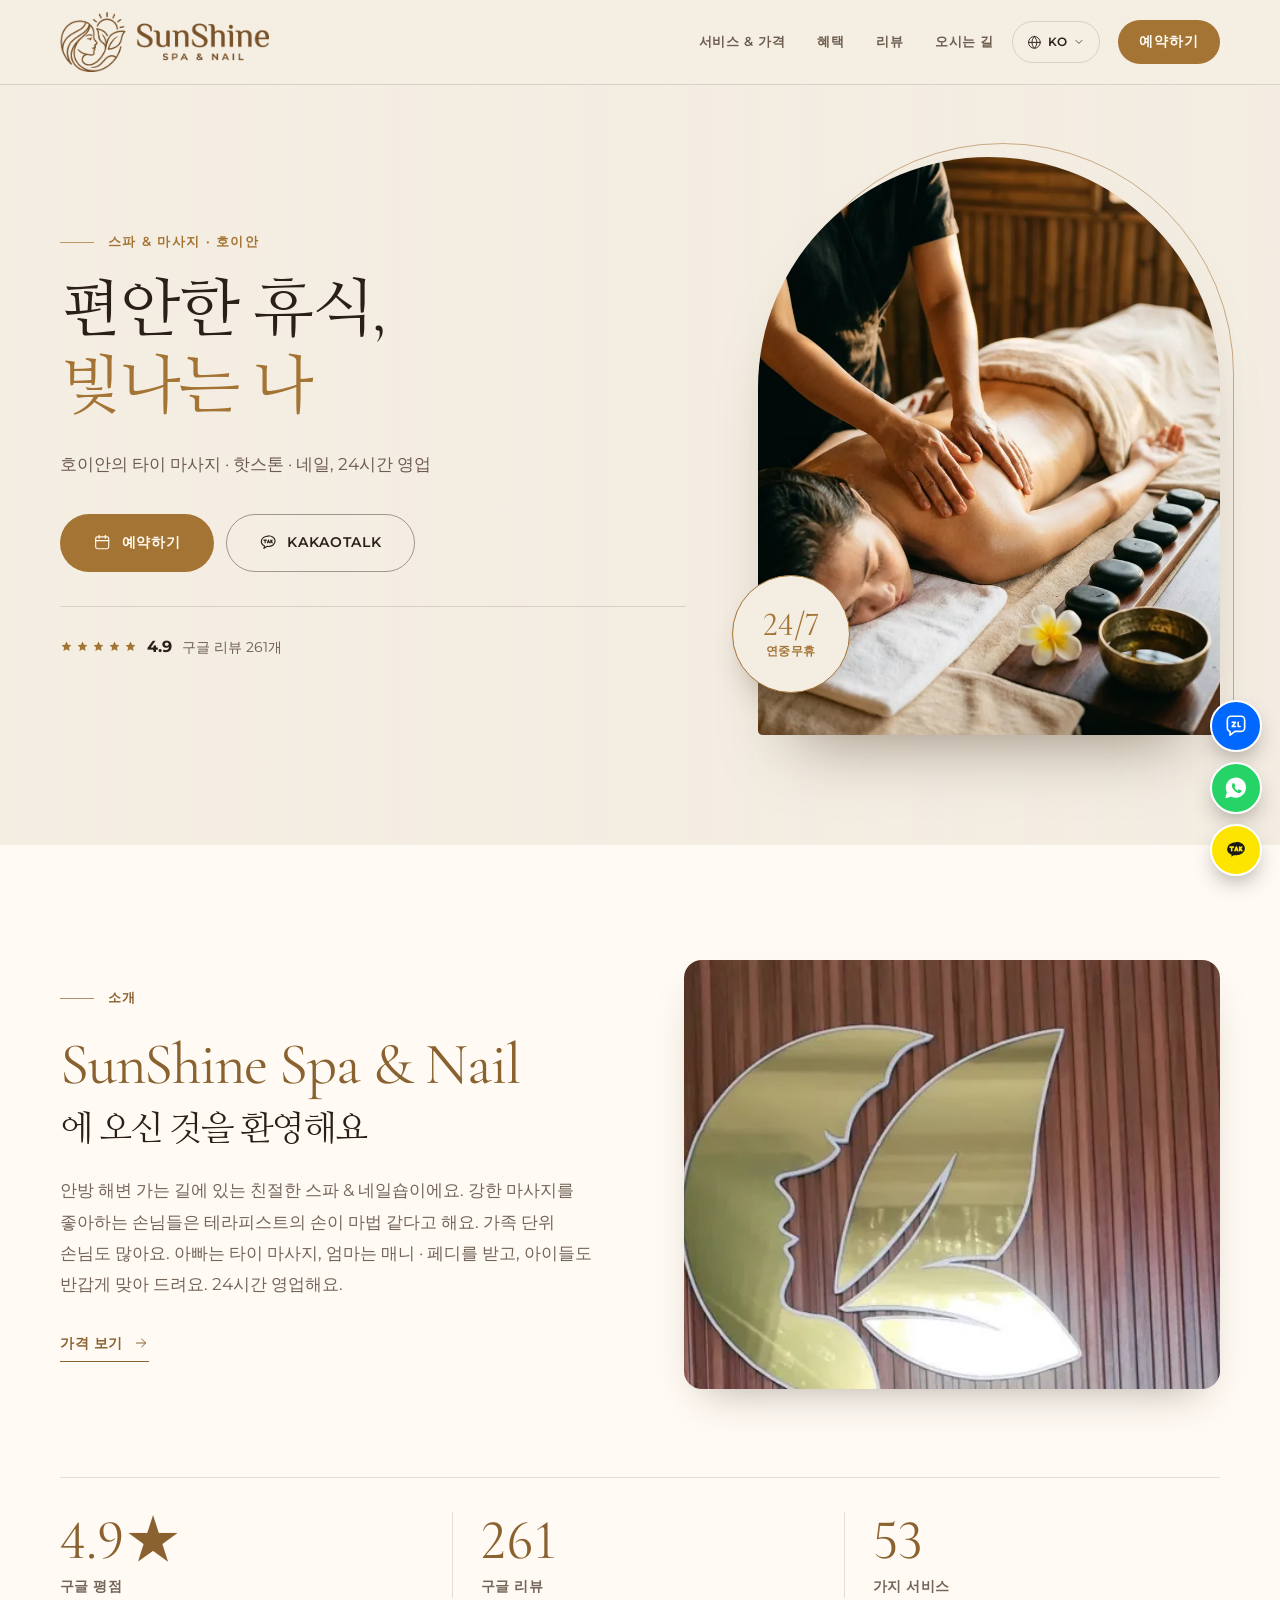
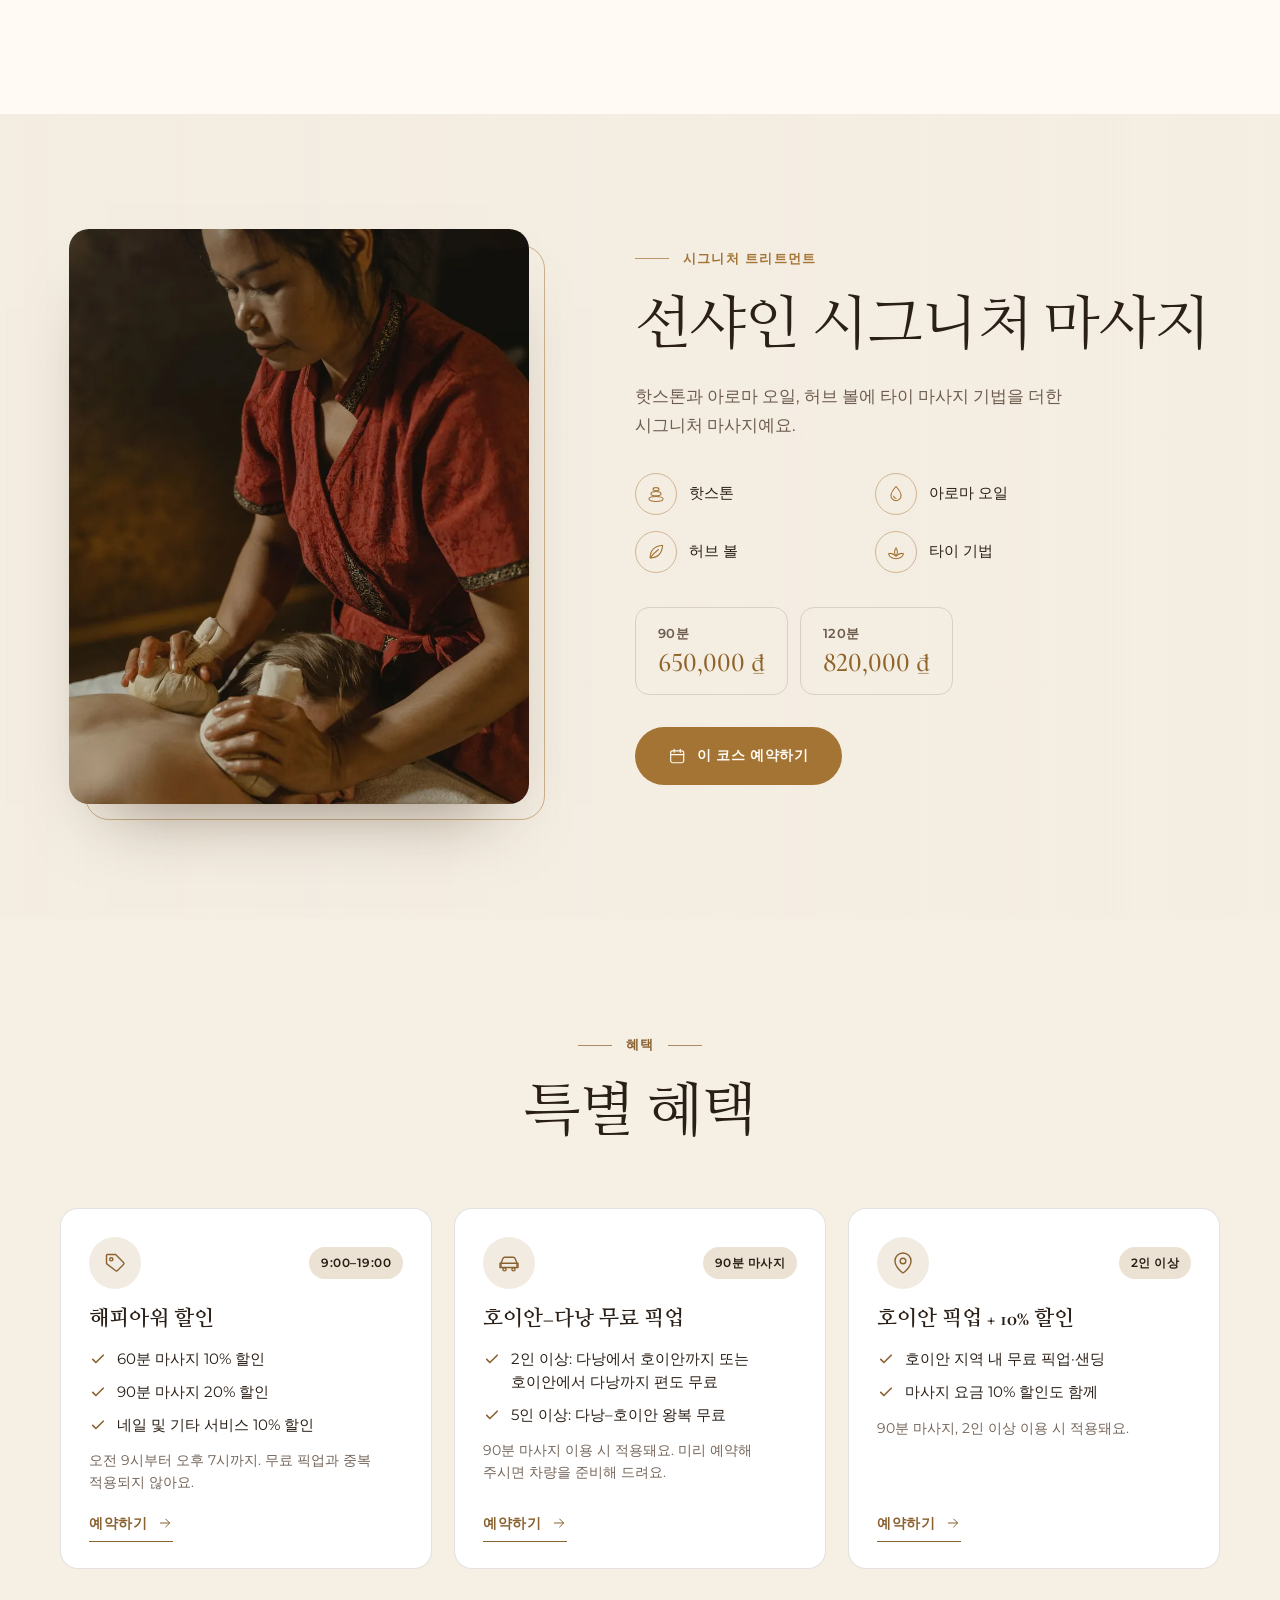
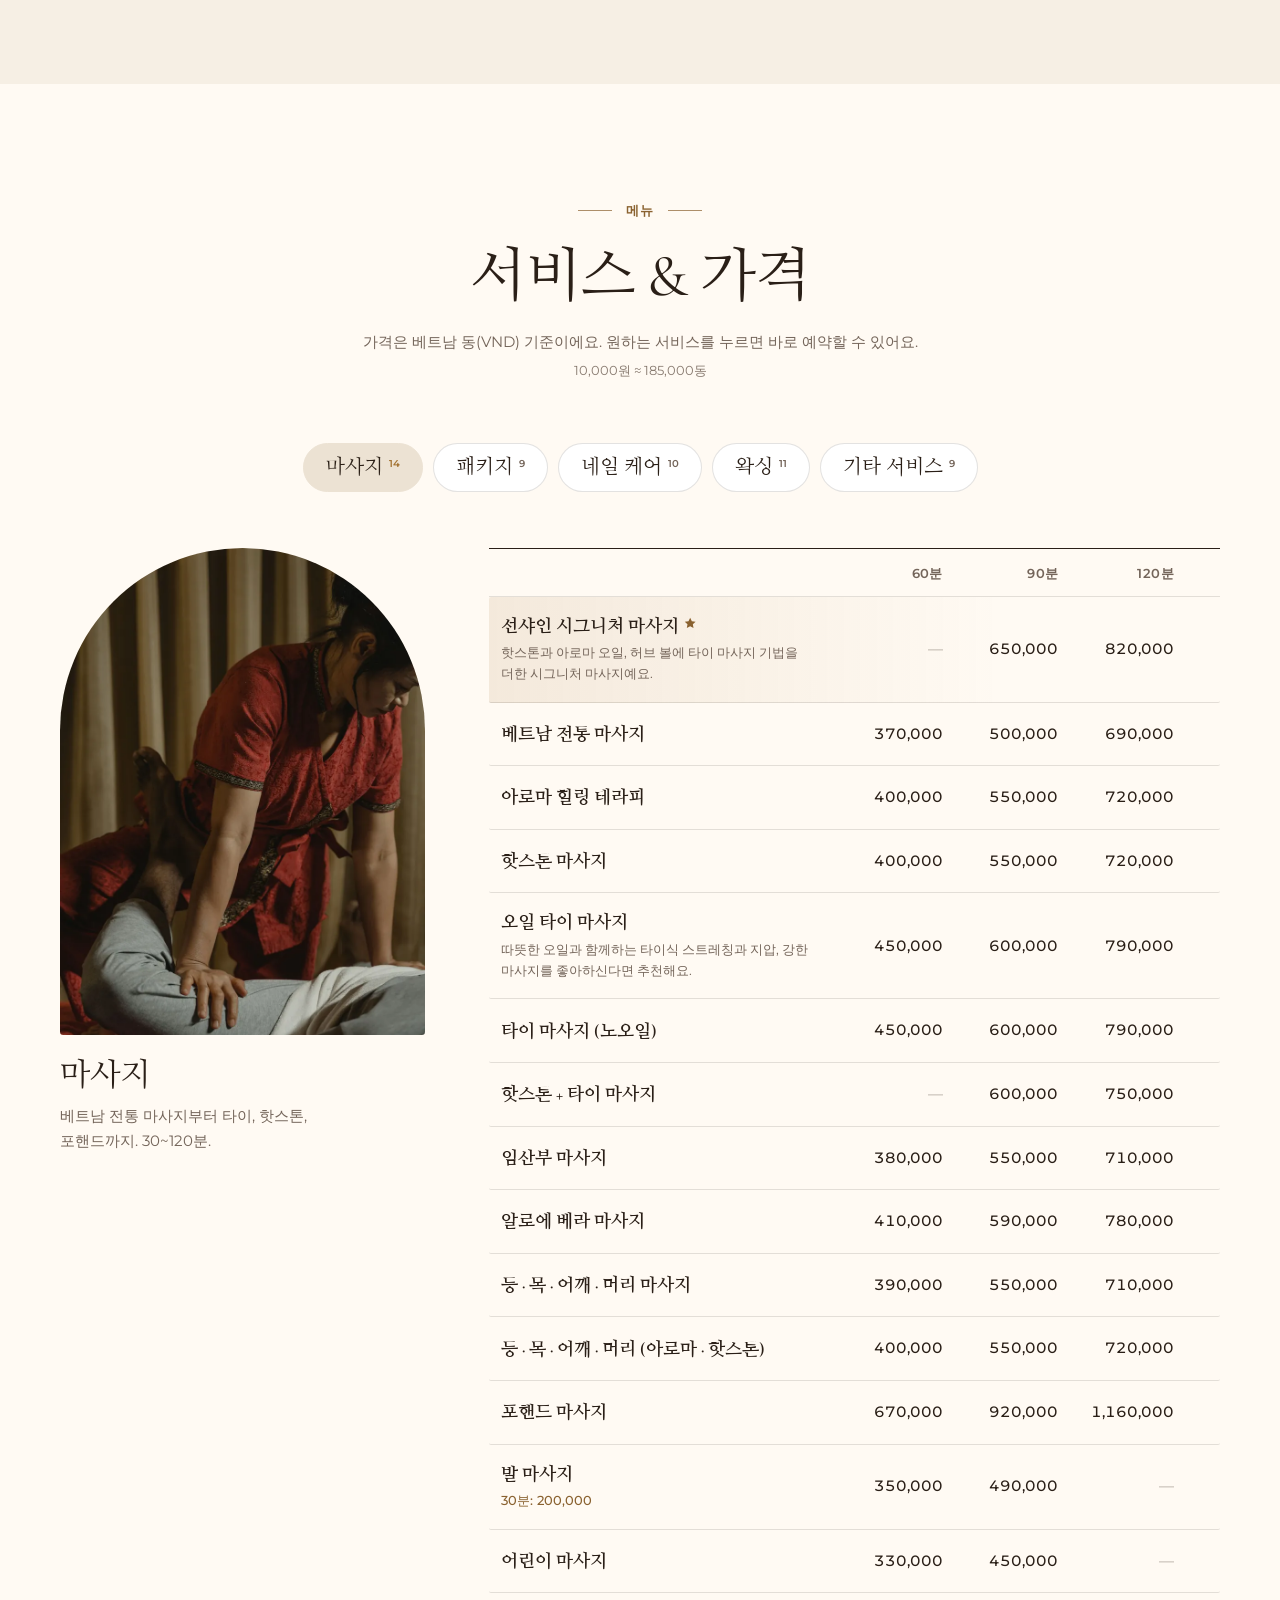
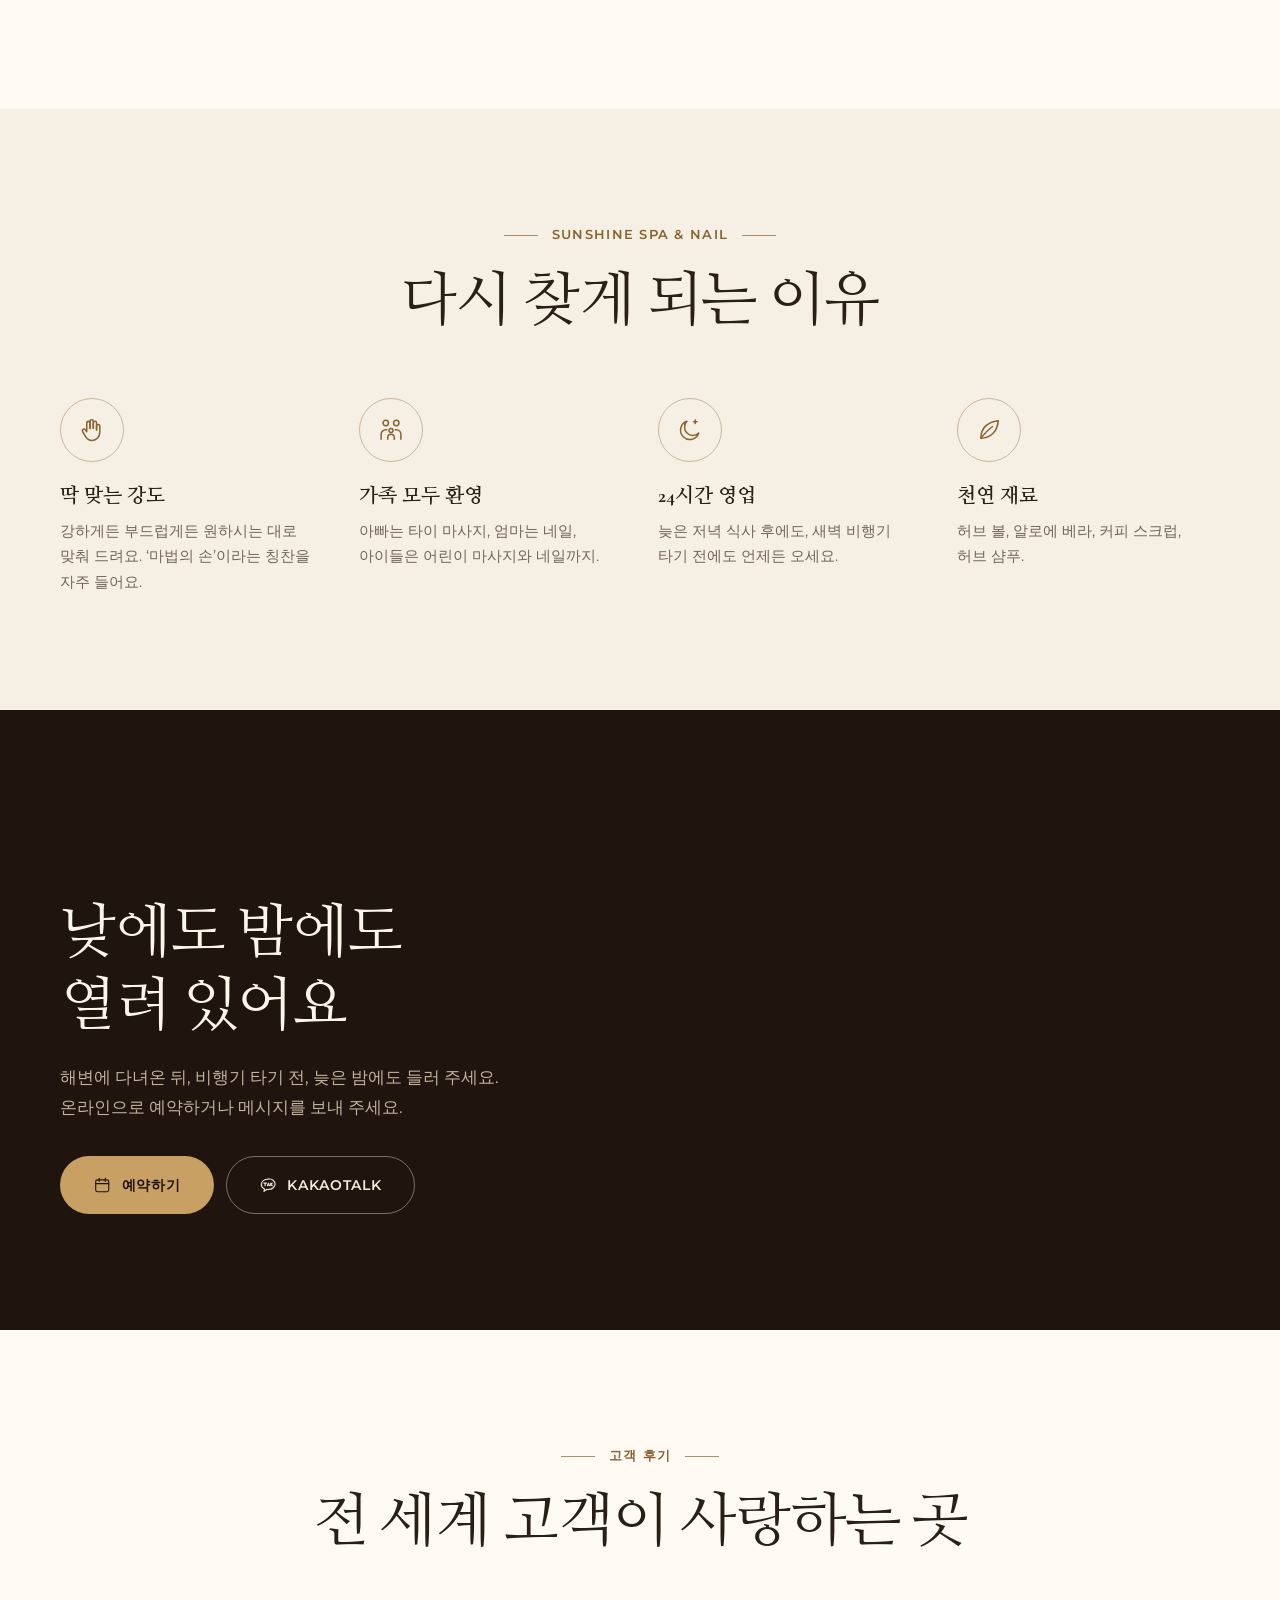
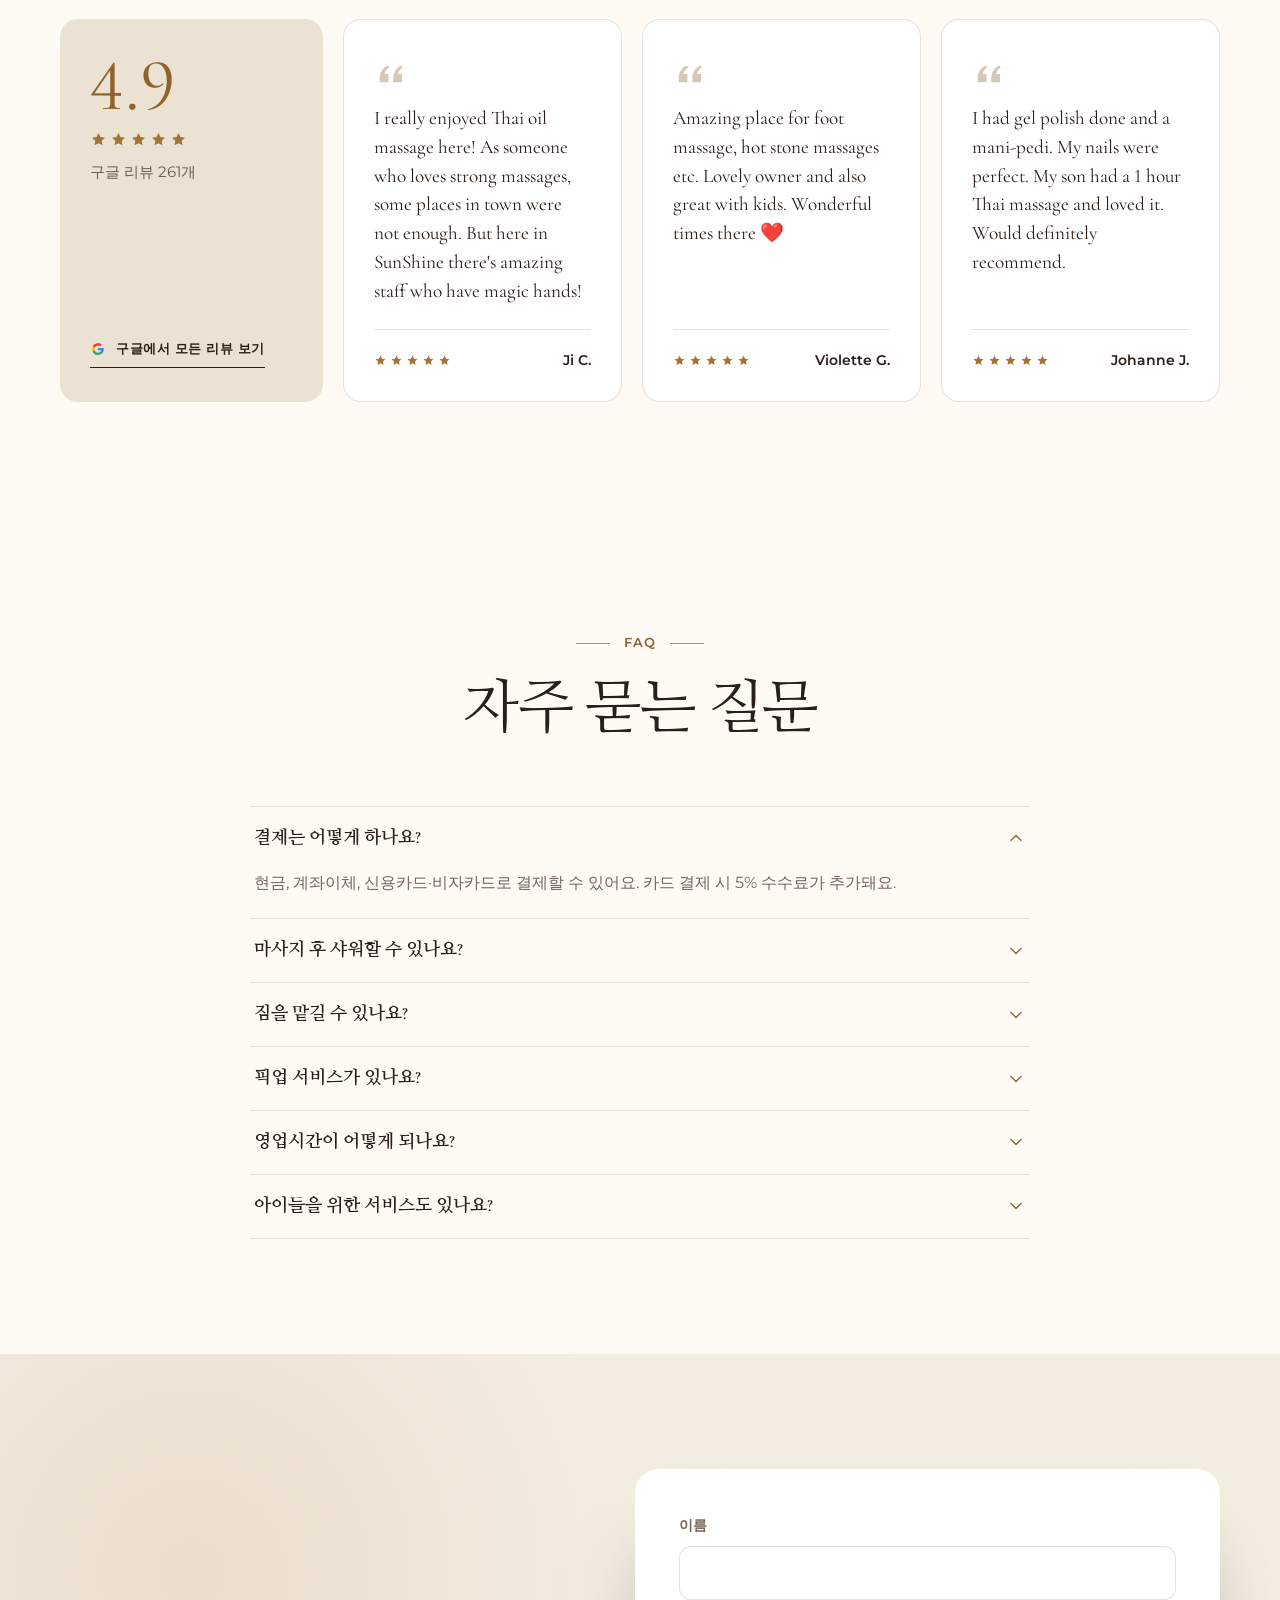
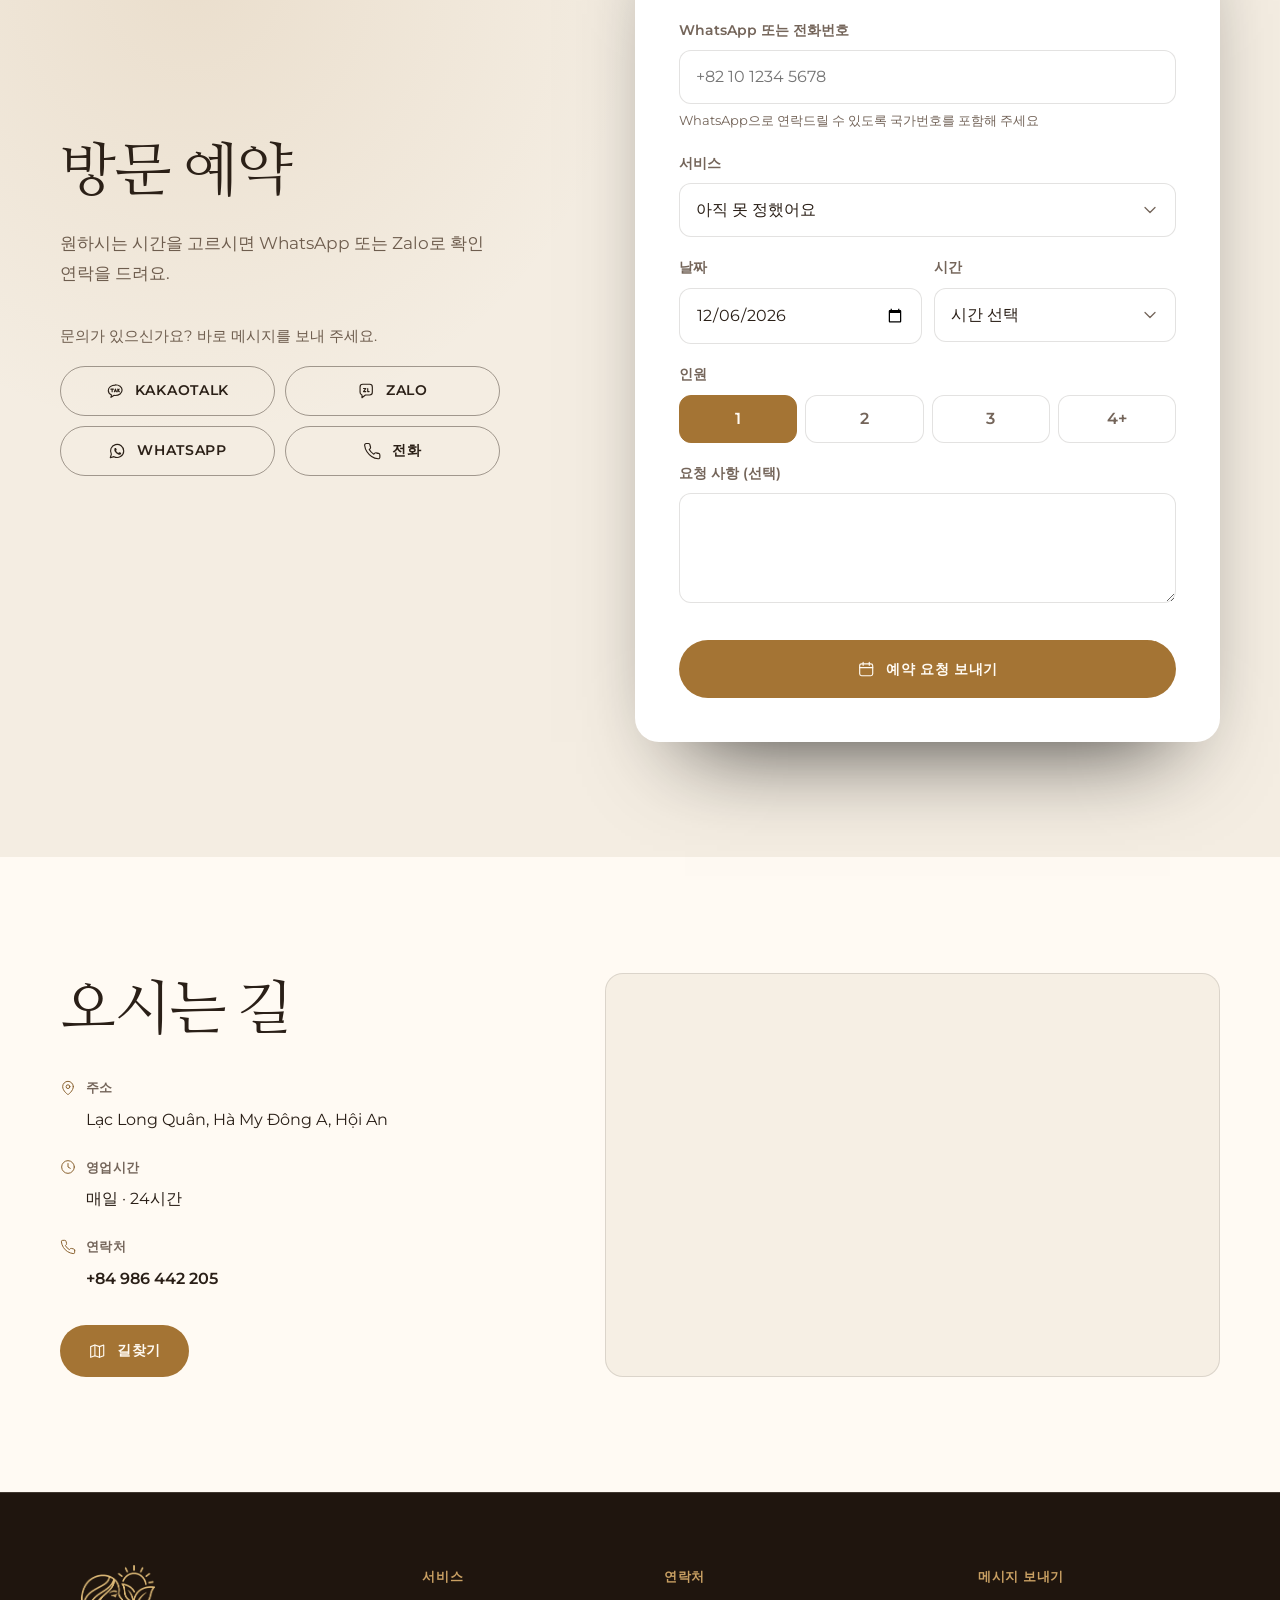
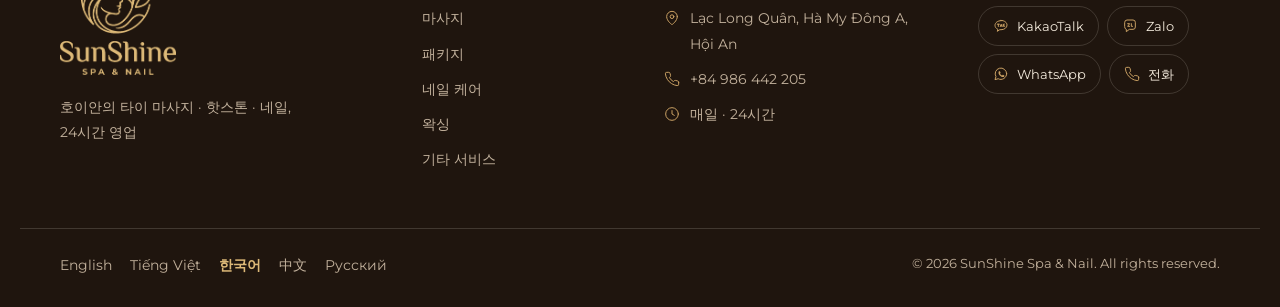
==== ko/index.html @ f7f25884 "Update sunshine-spa preview site Co-Authored-By: Claude Opus 5.5 <noreply@anthropic.com>" ====
<!doctype html>
<html lang="ko" class="v3 bg-palm t-light">
<head>
<meta charset="utf-8">
<meta name="viewport" content="width=device-width, initial-scale=1, viewport-fit=cover">
<title>SunShine Spa &amp; Nail · 스파 &amp; 마사지 · 호이안</title>
<meta name="description" content="호이안의 타이 마사지 · 핫스톤 · 네일, 24시간 영업 · 4.9★ · 구글 리뷰 261개">
<meta name="robots" content="noindex,nofollow">
<link rel="canonical" href="https://romans7997.github.io/sunshine-spa/ko/">
<link rel="alternate" hreflang="en" href="https://romans7997.github.io/sunshine-spa/">
<link rel="alternate" hreflang="vi" href="https://romans7997.github.io/sunshine-spa/vi/">
<link rel="alternate" hreflang="ko" href="https://romans7997.github.io/sunshine-spa/ko/">
<link rel="alternate" hreflang="zh" href="https://romans7997.github.io/sunshine-spa/zh/">
<link rel="alternate" hreflang="ru" href="https://romans7997.github.io/sunshine-spa/ru/">
<link rel="alternate" hreflang="x-default" href="https://romans7997.github.io/sunshine-spa/">
<meta property="og:type" content="website">
<meta property="og:title" content="SunShine Spa &amp; Nail">
<meta property="og:description" content="호이안의 타이 마사지 · 핫스톤 · 네일, 24시간 영업">
<meta property="og:image" content="https://romans7997.github.io/sunshine-spa/img/og.jpg"><meta name="theme-color" content="#1f150e">
<link rel="icon" href="../favicon.svg" type="image/svg+xml">
<link rel="preconnect" href="https://fonts.googleapis.com">
<link rel="preconnect" href="https://fonts.gstatic.com" crossorigin>
<link rel="stylesheet" href="https://fonts.googleapis.com/css2?family=Cormorant+Garamond:ital,wght@0,400;0,500;0,600;1,400;1,500&amp;family=Montserrat:wght@400;500;600&amp;family=Nanum+Myeongjo:wght@400;700&amp;display=swap">
<link rel="stylesheet" href="../assets/v3.css?v=be3e15fc">
<style>:root{ --wood:#f4ede2;--wood-2:#ece2d3;--wood-3:#e0d3bf;--wood-rgb:244,237,226;--cream:#fffaf3;--cream-2:#f6efe4;--paper:#ffffff;--on-dark:#2b2017;--on-dark-muted:#6e5d4e;--on-dark-rgb:43,32,23;--on-dark-head:#2b2017;--line-dark:rgba(43,32,23,.14);--gold:#a47434;--gold-hi:#8f6329;--gold-rgb:164,116,52;--btn-ink:#fffaf2;--gold-deep:#8a6230;--glow-rgb:214,168,98;--glow2-rgb:190,150,95;--slat-rgb:120,90,60 }</style>
<script>document.documentElement.classList.add("js")</script>
<link rel="preload" as="image" href="../img/hero-928.webp" imagesrcset="../img/hero-800.webp 800w, ../img/hero-928.webp 928w" imagesizes="(min-width: 960px) 40vw, 100vw">
<script type="application/ld+json">{"@context": "https://schema.org", "@type": "DaySpa", "name": "SunShine Spa & Nail", "telephone": "+84986442205", "url": "https://romans7997.github.io/sunshine-spa/ko/", "address": {"@type": "PostalAddress", "streetAddress": "Lạc Long Quân, Hà My Đông A, Hội An", "addressLocality": "Hoi An", "addressCountry": "VN"}, "openingHoursSpecification": [{"@type": "OpeningHoursSpecification", "dayOfWeek": "Monday", "opens": "00:00", "closes": "24:00"}, {"@type": "OpeningHoursSpecification", "dayOfWeek": "Tuesday", "opens": "00:00", "closes": "24:00"}, {"@type": "OpeningHoursSpecification", "dayOfWeek": "Wednesday", "opens": "00:00", "closes": "24:00"}, {"@type": "OpeningHoursSpecification", "dayOfWeek": "Thursday", "opens": "00:00", "closes": "24:00"}, {"@type": "OpeningHoursSpecification", "dayOfWeek": "Friday", "opens": "00:00", "closes": "24:00"}, {"@type": "OpeningHoursSpecification", "dayOfWeek": "Saturday", "opens": "00:00", "closes": "24:00"}, {"@type": "OpeningHoursSpecification", "dayOfWeek": "Sunday", "opens": "00:00", "closes": "24:00"}], "sameAs": ["https://www.google.com/maps/place/?q=place_id:ChIJjfmBW60PQjERwZygsNHJV4o"], "priceRange": "₫₫", "image": "https://romans7997.github.io/sunshine-spa/img/hero-928.webp"}</script>
<script type="application/ld+json">{"@context": "https://schema.org", "@type": "FAQPage", "mainEntity": [{"@type": "Question", "name": "결제는 어떻게 하나요?", "acceptedAnswer": {"@type": "Answer", "text": "현금, 계좌이체, 신용카드·비자카드로 결제할 수 있어요. 카드 결제 시 5% 수수료가 추가돼요."}}, {"@type": "Question", "name": "마사지 후 샤워할 수 있나요?", "acceptedAnswer": {"@type": "Answer", "text": "네, 마사지 후 샤워하실 수 있어요."}}, {"@type": "Question", "name": "짐을 맡길 수 있나요?", "acceptedAnswer": {"@type": "Answer", "text": "네, 짐을 맡기고 관광하신 뒤 나중에 찾아가시면 돼요."}}, {"@type": "Question", "name": "픽업 서비스가 있나요?", "acceptedAnswer": {"@type": "Answer", "text": "네, 90분 마사지 이용 시 무료예요. 호이안 지역은 2인 이상, 다낭–호이안 편도는 2인 이상, 왕복은 5인 이상이에요."}}, {"@type": "Question", "name": "영업시간이 어떻게 되나요?", "acceptedAnswer": {"@type": "Answer", "text": "연중무휴 24시간 영업해요."}}, {"@type": "Question", "name": "아이들을 위한 서비스도 있나요?", "acceptedAnswer": {"@type": "Answer", "text": "네, 어린이 마사지와 어린이 네일이 있어서 가족 모두 함께 쉬실 수 있어요."}}]}</script>
</head>
<body>
<a class="skip" href="#main">본문으로 건너뛰기</a>

<header class="nav" id="top">
  <div class="wrap nav-inner">
    <a class="logo" href="#top" aria-label="SunShine Spa &amp; Nail"><img class="logo-img" src="../logo-wide.png" alt="SunShine Spa &amp; Nail" width="1046" height="300"></a>
    <nav class="nav-links" aria-label="메뉴">
      <a href="#services">서비스 &amp; 가격</a>
<a href="#offers">혜택</a><a href="#reviews">리뷰</a>      <a href="#visit">오시는 길</a>
    </nav>
    <details class="lang">
      <summary aria-label="언어"><svg class="ic" viewBox="0 0 24 24" aria-hidden="true" focusable="false"><circle cx="12" cy="12" r="9.5"/><path d="M2.5 12h19M12 2.5c2.6 2.8 3.9 6 3.9 9.5S14.6 18.7 12 21.5C9.4 18.7 8.1 15.5 8.1 12S9.4 5.3 12 2.5z"/></svg><span>KO</span><svg class="ic chev" viewBox="0 0 24 24" aria-hidden="true" focusable="false"><path d="M6 9l6 6 6-6"/></svg></summary>
      <ul class="lang-menu">
<li><a href="../" hreflang="en" lang="en" data-lang="en">English</a></li>
<li><a href="../vi/" hreflang="vi" lang="vi" data-lang="vi">Tiếng Việt</a></li>
<li><a href="../ko/" hreflang="ko" lang="ko" data-lang="ko" aria-current="true">한국어</a></li>
<li><a href="../zh/" hreflang="zh" lang="zh" data-lang="zh">中文</a></li>
<li><a href="../ru/" hreflang="ru" lang="ru" data-lang="ru">Русский</a></li>
      </ul>
    </details>
<a class="btn btn-gold btn-sm nav-book" href="#book">예약하기</a>  </div>
</header>

<main id="main">
  <section class="hero">
    <div class="tex" aria-hidden="true"><picture><source media="(max-width: 959px)" srcset="../img/texm-800.webp 800w, ../img/texm-1600.webp 1600w" sizes="100vw"><img src="../img/tex-1600.webp" srcset="../img/tex-800.webp 800w, ../img/tex-1600.webp 1600w" sizes="100vw" alt="" decoding="async"></picture></div>
    <div class="wrap hero-grid">
      <div class="hero-copy">
        <p class="eyebrow eyebrow-light">스파 &amp; 마사지 · 호이안</p>
        <h1 class="hero-title"><span>편안한 휴식,</span> <em>빛나는 나</em></h1>
        <p class="hero-lead">호이안의 타이 마사지 · 핫스톤 · 네일, 24시간 영업</p>
        <div class="hero-cta">
<a class="btn btn-gold btn-lg" href="#book"><svg class="ic" viewBox="0 0 24 24" aria-hidden="true" focusable="false"><rect x="3.5" y="5" width="17" height="15.5" rx="2.5"/><path d="M8 3v4M16 3v4M3.5 10h17"/></svg><span>예약하기</span></a><button type="button" class="btn btn-line-light btn-lg" data-kakao-id="Sunshinespa"><svg class="ic" viewBox="0 0 24 24" aria-hidden="true" focusable="false"><path d="M12 4C7 4 3 7.1 3 11c0 2.5 1.7 4.7 4.2 5.9L6.5 20l3.7-2.5c.6.1 1.2.1 1.8.1 5 0 9-3.1 9-7s-4-7-9-7z"/><path d="M8 9.3v3.4M9.6 9.3h-3.2M11 12.7l1.3-3.4 1.3 3.4M11.4 11.8h1.8M15.4 9.3v3.4M15.4 11l1.8-1.7M16 10.5l1.4 2.2"/></svg><span>KakaoTalk</span></button>        </div>
        <div class="hero-meta">
<a class="hero-rating" href="https://www.google.com/maps/place/?q=place_id:ChIJjfmBW60PQjERwZygsNHJV4o" target="_blank" rel="noopener"><span class="stars xs" role="img" aria-label="4.9 / 5"><svg class="st" viewBox="0 0 24 24" aria-hidden="true" focusable="false"><path class="fill" d="M12 2.8l2.8 5.8 6.3.9-4.6 4.4 1.1 6.3L12 17.2l-5.6 3 1.1-6.3L2.9 9.5l6.3-.9z"/></svg><svg class="st" viewBox="0 0 24 24" aria-hidden="true" focusable="false"><path class="fill" d="M12 2.8l2.8 5.8 6.3.9-4.6 4.4 1.1 6.3L12 17.2l-5.6 3 1.1-6.3L2.9 9.5l6.3-.9z"/></svg><svg class="st" viewBox="0 0 24 24" aria-hidden="true" focusable="false"><path class="fill" d="M12 2.8l2.8 5.8 6.3.9-4.6 4.4 1.1 6.3L12 17.2l-5.6 3 1.1-6.3L2.9 9.5l6.3-.9z"/></svg><svg class="st" viewBox="0 0 24 24" aria-hidden="true" focusable="false"><path class="fill" d="M12 2.8l2.8 5.8 6.3.9-4.6 4.4 1.1 6.3L12 17.2l-5.6 3 1.1-6.3L2.9 9.5l6.3-.9z"/></svg><svg class="st" viewBox="0 0 24 24" aria-hidden="true" focusable="false"><path class="fill" d="M12 2.8l2.8 5.8 6.3.9-4.6 4.4 1.1 6.3L12 17.2l-5.6 3 1.1-6.3L2.9 9.5l6.3-.9z"/></svg></span><strong>4.9</strong><span>구글 리뷰 261개</span></a>        </div>
      </div>
      <div class="hero-media">
        <div class="arch"><img src="../img/hero-928.webp" srcset="../img/hero-800.webp 800w, ../img/hero-928.webp 928w" sizes="(min-width: 960px) 40vw, 100vw" alt="" width="928" height="1152" fetchpriority="high" style="object-position:50% 45%"></div>
<div class="seal" aria-hidden="true"><span class="seal-big">24/7</span><span class="seal-small">연중무휴</span></div>
      </div>
    </div>
  </section>

  <section class="section intro" id="about">
    <div class="wrap">
      <div class="intro-grid">
        <div class="intro-copy">
          <p class="eyebrow">소개</p>
          <h2><em>SunShine Spa &amp; Nail</em><span class="welcome-suffix">에 오신 것을 환영해요</span></h2>
<p class="lead">안방 해변 가는 길에 있는 친절한 스파 &amp; 네일숍이에요. 강한 마사지를 좋아하는 손님들은 테라피스트의 손이 마법 같다고 해요. 가족 단위 손님도 많아요. 아빠는 타이 마사지, 엄마는 매니 · 페디를 받고, 아이들도 반갑게 맞아 드려요. 24시간 영업해요.</p>          <a class="link-arrow" href="#services"><span>가격 보기</span><svg class="ic" viewBox="0 0 24 24" aria-hidden="true" focusable="false"><path d="M5 12h14M13 6l6 6-6 6"/></svg></a>
        </div>
        <div class="intro-media"><img src="../img/about-1040.webp" srcset="../img/about-800.webp 800w, ../img/about-1040.webp 1040w" sizes="(min-width: 960px) 42vw, 100vw" alt="" width="1040" height="470" loading="lazy" decoding="async" style="object-position:50% 50%"></div>
      </div>
      <ul class="stats" style="--n:3">
<li><span class="stat-big">4.9★</span><span class="stat-small">구글 평점</span></li>
<li><span class="stat-big">261</span><span class="stat-small">구글 리뷰</span></li>
<li><span class="stat-big">53</span><span class="stat-small">가지 서비스</span></li>
      </ul>
    </div>
  </section>

  <section class="section signature" id="signature">
    <div class="tex" aria-hidden="true"><picture><source media="(max-width: 959px)" srcset="../img/texm-800.webp 800w, ../img/texm-1600.webp 1600w" sizes="100vw"><img src="../img/tex-1600.webp" srcset="../img/tex-800.webp 800w, ../img/tex-1600.webp 1600w" sizes="100vw" alt="" decoding="async"></picture></div>
    <div class="wrap sig-grid">
<div class="sig-media"><div class="sig-frame"><img src="../img/sig-1600.webp" srcset="../img/sig-800.webp 800w, ../img/sig-1600.webp 1600w" sizes="(min-width: 960px) 40vw, 100vw" alt="" width="1600" height="2400" loading="lazy" decoding="async" style="object-position:50% 30%"></div></div>      <div class="sig-copy">
        <p class="eyebrow eyebrow-light">시그니처 트리트먼트</p>
        <h2>선샤인 시그니처 마사지</h2>
<p class="sig-desc">핫스톤과 아로마 오일, 허브 볼에 타이 마사지 기법을 더한 시그니처 마사지예요.</p>        <ul class="sig-incl" aria-label="구성">
<li><svg class="ic" viewBox="0 0 24 24" aria-hidden="true" focusable="false"><ellipse cx="12" cy="18" rx="8.5" ry="3"/><ellipse cx="12" cy="11.6" rx="6" ry="2.6"/><ellipse cx="12" cy="6.2" rx="3.6" ry="1.9"/></svg><span>핫스톤</span></li><li><svg class="ic" viewBox="0 0 24 24" aria-hidden="true" focusable="false"><path d="M12 3s6 6.4 6 11a6 6 0 0 1-12 0c0-4.6 6-11 6-11z"/><path d="M9.2 14.6a2.9 2.9 0 0 0 2.8 2.6"/></svg><span>아로마 오일</span></li><li><svg class="ic" viewBox="0 0 24 24" aria-hidden="true" focusable="false"><path d="M5 19c0-8 5-14 15-15-1 10-7 15-15 15z"/><path d="M5 19c3-4 6-7 10-10"/></svg><span>허브 볼</span></li><li><svg class="ic" viewBox="0 0 24 24" aria-hidden="true" focusable="false"><path d="M12 20c-4 0-8-2-9-6 3-1 6 0 9 3 3-3 6-4 9-3-1 4-5 6-9 6z"/><path d="M12 17c-2-2.5-2.5-6 0-10 2.5 4 2 7.5 0 10z"/></svg><span>타이 기법</span></li>        </ul>
        <ul class="sig-prices">
<li><span>90분</span><strong>650,000 ₫</strong></li><li><span>120분</span><strong>820,000 ₫</strong></li>        </ul>
<a class="btn btn-gold btn-lg" href="#book" data-service="s0-0"><svg class="ic" viewBox="0 0 24 24" aria-hidden="true" focusable="false"><rect x="3.5" y="5" width="17" height="15.5" rx="2.5"/><path d="M8 3v4M16 3v4M3.5 10h17"/></svg><span>이 코스 예약하기</span></a>      </div>
    </div>
  </section>

  <section class="section offers" id="offers">
    <div class="wrap">
      <header class="section-head center"><p class="eyebrow">혜택</p><h2>특별 혜택</h2></header>
      <ul class="off-grid">
        <li class="off">
          <div class="off-top"><span class="off-ic"><svg class="ic" viewBox="0 0 24 24" aria-hidden="true" focusable="false"><path d="M3.5 12.6V4.5a1 1 0 0 1 1-1h8.1l7.9 7.9a1.5 1.5 0 0 1 0 2.1l-6 6a1.5 1.5 0 0 1-2.1 0z"/><circle cx="8.3" cy="8.3" r="1.6"/></svg></span><span class="off-tag">9:00–19:00</span></div>
          <h3>해피아워 할인</h3>
          <ul class="off-lines"><li><svg class="ic" viewBox="0 0 24 24" aria-hidden="true" focusable="false"><path d="M5 12.5l4.2 4.2L19 7"/></svg><span>60분 마사지 10% 할인</span></li><li><svg class="ic" viewBox="0 0 24 24" aria-hidden="true" focusable="false"><path d="M5 12.5l4.2 4.2L19 7"/></svg><span>90분 마사지 20% 할인</span></li><li><svg class="ic" viewBox="0 0 24 24" aria-hidden="true" focusable="false"><path d="M5 12.5l4.2 4.2L19 7"/></svg><span>네일 및 기타 서비스 10% 할인</span></li></ul>
<p class="off-note">오전 9시부터 오후 7시까지. 무료 픽업과 중복 적용되지 않아요.</p><a class="link-arrow" href="#book"><span>예약하기</span><svg class="ic" viewBox="0 0 24 24" aria-hidden="true" focusable="false"><path d="M5 12h14M13 6l6 6-6 6"/></svg></a>        </li>
        <li class="off">
          <div class="off-top"><span class="off-ic"><svg class="ic" viewBox="0 0 24 24" aria-hidden="true" focusable="false"><path d="M4 16.5v-4.2l1.9-4.8A2 2 0 0 1 7.8 6.2h8.4a2 2 0 0 1 1.9 1.3l1.9 4.8v4.2"/><path d="M3 12.3h18v4.2H3z"/><circle cx="7.5" cy="18.3" r="1.6"/><circle cx="16.5" cy="18.3" r="1.6"/></svg></span><span class="off-tag">90분 마사지</span></div>
          <h3>호이안–다낭 무료 픽업</h3>
          <ul class="off-lines"><li><svg class="ic" viewBox="0 0 24 24" aria-hidden="true" focusable="false"><path d="M5 12.5l4.2 4.2L19 7"/></svg><span>2인 이상: 다낭에서 호이안까지 또는 호이안에서 다낭까지 편도 무료</span></li><li><svg class="ic" viewBox="0 0 24 24" aria-hidden="true" focusable="false"><path d="M5 12.5l4.2 4.2L19 7"/></svg><span>5인 이상: 다낭–호이안 왕복 무료</span></li></ul>
<p class="off-note">90분 마사지 이용 시 적용돼요. 미리 예약해 주시면 차량을 준비해 드려요.</p><a class="link-arrow" href="#book"><span>예약하기</span><svg class="ic" viewBox="0 0 24 24" aria-hidden="true" focusable="false"><path d="M5 12h14M13 6l6 6-6 6"/></svg></a>        </li>
        <li class="off">
          <div class="off-top"><span class="off-ic"><svg class="ic" viewBox="0 0 24 24" aria-hidden="true" focusable="false"><path d="M20 10c0 6.5-8 12-8 12s-8-5.5-8-12a8 8 0 0 1 16 0z"/><circle cx="12" cy="10" r="2.8"/></svg></span><span class="off-tag">2인 이상</span></div>
          <h3>호이안 픽업 + 10% 할인</h3>
          <ul class="off-lines"><li><svg class="ic" viewBox="0 0 24 24" aria-hidden="true" focusable="false"><path d="M5 12.5l4.2 4.2L19 7"/></svg><span>호이안 지역 내 무료 픽업·샌딩</span></li><li><svg class="ic" viewBox="0 0 24 24" aria-hidden="true" focusable="false"><path d="M5 12.5l4.2 4.2L19 7"/></svg><span>마사지 요금 10% 할인도 함께</span></li></ul>
<p class="off-note">90분 마사지, 2인 이상 이용 시 적용돼요.</p><a class="link-arrow" href="#book"><span>예약하기</span><svg class="ic" viewBox="0 0 24 24" aria-hidden="true" focusable="false"><path d="M5 12h14M13 6l6 6-6 6"/></svg></a>        </li>
      </ul>
    </div>
  </section>

  <section class="section menu-sec" id="services">
    <div class="wrap">
      <header class="section-head center">
        <p class="eyebrow">메뉴</p>
        <h2>서비스 &amp; 가격</h2>
        <p class="section-note">가격은 베트남 동(VND) 기준이에요. 원하는 서비스를 누르면 바로 예약할 수 있어요. <span class="rate">10,000원 ≈ 185,000동</span></p>
      </header>
      <div class="tabs" role="tablist" aria-label="서비스 &amp; 가격">
<button type="button" role="tab" id="tab-cat0" aria-controls="cat0" aria-selected="true">마사지<sup>14</sup></button><button type="button" role="tab" id="tab-cat1" aria-controls="cat1" aria-selected="false" tabindex="-1">패키지<sup>9</sup></button><button type="button" role="tab" id="tab-cat2" aria-controls="cat2" aria-selected="false" tabindex="-1">네일 케어<sup>10</sup></button><button type="button" role="tab" id="tab-cat3" aria-controls="cat3" aria-selected="false" tabindex="-1">왁싱<sup>11</sup></button><button type="button" role="tab" id="tab-cat4" aria-controls="cat4" aria-selected="false" tabindex="-1">기타 서비스<sup>9</sup></button>      </div>
      <div class="panel is-active" id="cat0" role="tabpanel" aria-labelledby="tab-cat0">
        <div class="panel-media">
<div class="panel-img"><img src="../img/c0-1600.webp" srcset="../img/c0-800.webp 800w, ../img/c0-1600.webp 1600w" sizes="(min-width: 960px) 30vw, 140px" alt="" width="1600" height="2400" fetchpriority="high" style="object-position:50% 12%"></div>          <h3 class="panel-title">마사지</h3>
<p class="panel-desc">베트남 전통 마사지부터 타이, 핫스톤, 포핸드까지. 30~120분.</p>        </div>
        <div class="panel-list">
          <div class="mt" style="--cols:3">
            <div class="mt-head" aria-hidden="true"><span></span><span>60분</span><span>90분</span><span>120분</span><span></span></div>
            <a class="mt-row is-pop" href="#book" data-service="s0-0">
              <span class="mt-name">선샤인 시그니처 마사지 <span class="pop"><svg class="ic" viewBox="0 0 24 24" aria-hidden="true" focusable="false"><path class="fill" d="M12 2.8l2.8 5.8 6.3.9-4.6 4.4 1.1 6.3L12 17.2l-5.6 3 1.1-6.3L2.9 9.5l6.3-.9z"/></svg></span><small>핫스톤과 아로마 오일, 허브 볼에 타이 마사지 기법을 더한 시그니처 마사지예요.</small></span>
<span class="mt-p is-empty" data-l="60분">—</span><span class="mt-p" data-l="90분">650,000</span><span class="mt-p" data-l="120분">820,000</span>              <span class="mt-go"><svg class="ic" viewBox="0 0 24 24" aria-hidden="true" focusable="false"><path d="M5 12h14M13 6l6 6-6 6"/></svg></span>
            </a>
            <a class="mt-row" href="#book" data-service="s0-1">
              <span class="mt-name">베트남 전통 마사지</span>
<span class="mt-p" data-l="60분">370,000</span><span class="mt-p" data-l="90분">500,000</span><span class="mt-p" data-l="120분">690,000</span>              <span class="mt-go"><svg class="ic" viewBox="0 0 24 24" aria-hidden="true" focusable="false"><path d="M5 12h14M13 6l6 6-6 6"/></svg></span>
            </a>
            <a class="mt-row" href="#book" data-service="s0-2">
              <span class="mt-name">아로마 힐링 테라피</span>
<span class="mt-p" data-l="60분">400,000</span><span class="mt-p" data-l="90분">550,000</span><span class="mt-p" data-l="120분">720,000</span>              <span class="mt-go"><svg class="ic" viewBox="0 0 24 24" aria-hidden="true" focusable="false"><path d="M5 12h14M13 6l6 6-6 6"/></svg></span>
            </a>
            <a class="mt-row" href="#book" data-service="s0-3">
              <span class="mt-name">핫스톤 마사지</span>
<span class="mt-p" data-l="60분">400,000</span><span class="mt-p" data-l="90분">550,000</span><span class="mt-p" data-l="120분">720,000</span>              <span class="mt-go"><svg class="ic" viewBox="0 0 24 24" aria-hidden="true" focusable="false"><path d="M5 12h14M13 6l6 6-6 6"/></svg></span>
            </a>
            <a class="mt-row" href="#book" data-service="s0-4">
              <span class="mt-name">오일 타이 마사지<small>따뜻한 오일과 함께하는 타이식 스트레칭과 지압, 강한 마사지를 좋아하신다면 추천해요.</small></span>
<span class="mt-p" data-l="60분">450,000</span><span class="mt-p" data-l="90분">600,000</span><span class="mt-p" data-l="120분">790,000</span>              <span class="mt-go"><svg class="ic" viewBox="0 0 24 24" aria-hidden="true" focusable="false"><path d="M5 12h14M13 6l6 6-6 6"/></svg></span>
            </a>
            <a class="mt-row" href="#book" data-service="s0-5">
              <span class="mt-name">타이 마사지 (노오일)</span>
<span class="mt-p" data-l="60분">450,000</span><span class="mt-p" data-l="90분">600,000</span><span class="mt-p" data-l="120분">790,000</span>              <span class="mt-go"><svg class="ic" viewBox="0 0 24 24" aria-hidden="true" focusable="false"><path d="M5 12h14M13 6l6 6-6 6"/></svg></span>
            </a>
            <a class="mt-row" href="#book" data-service="s0-6">
              <span class="mt-name">핫스톤 + 타이 마사지</span>
<span class="mt-p is-empty" data-l="60분">—</span><span class="mt-p" data-l="90분">600,000</span><span class="mt-p" data-l="120분">750,000</span>              <span class="mt-go"><svg class="ic" viewBox="0 0 24 24" aria-hidden="true" focusable="false"><path d="M5 12h14M13 6l6 6-6 6"/></svg></span>
            </a>
            <a class="mt-row" href="#book" data-service="s0-7">
              <span class="mt-name">임산부 마사지</span>
<span class="mt-p" data-l="60분">380,000</span><span class="mt-p" data-l="90분">550,000</span><span class="mt-p" data-l="120분">710,000</span>              <span class="mt-go"><svg class="ic" viewBox="0 0 24 24" aria-hidden="true" focusable="false"><path d="M5 12h14M13 6l6 6-6 6"/></svg></span>
            </a>
            <a class="mt-row" href="#book" data-service="s0-8">
              <span class="mt-name">알로에 베라 마사지</span>
<span class="mt-p" data-l="60분">410,000</span><span class="mt-p" data-l="90분">590,000</span><span class="mt-p" data-l="120분">780,000</span>              <span class="mt-go"><svg class="ic" viewBox="0 0 24 24" aria-hidden="true" focusable="false"><path d="M5 12h14M13 6l6 6-6 6"/></svg></span>
            </a>
            <a class="mt-row" href="#book" data-service="s0-9">
              <span class="mt-name">등 · 목 · 어깨 · 머리 마사지</span>
<span class="mt-p" data-l="60분">390,000</span><span class="mt-p" data-l="90분">550,000</span><span class="mt-p" data-l="120분">710,000</span>              <span class="mt-go"><svg class="ic" viewBox="0 0 24 24" aria-hidden="true" focusable="false"><path d="M5 12h14M13 6l6 6-6 6"/></svg></span>
            </a>
            <a class="mt-row" href="#book" data-service="s0-10">
              <span class="mt-name">등 · 목 · 어깨 · 머리 (아로마 · 핫스톤)</span>
<span class="mt-p" data-l="60분">400,000</span><span class="mt-p" data-l="90분">550,000</span><span class="mt-p" data-l="120분">720,000</span>              <span class="mt-go"><svg class="ic" viewBox="0 0 24 24" aria-hidden="true" focusable="false"><path d="M5 12h14M13 6l6 6-6 6"/></svg></span>
            </a>
            <a class="mt-row" href="#book" data-service="s0-11">
              <span class="mt-name">포핸드 마사지</span>
<span class="mt-p" data-l="60분">670,000</span><span class="mt-p" data-l="90분">920,000</span><span class="mt-p" data-l="120분">1,160,000</span>              <span class="mt-go"><svg class="ic" viewBox="0 0 24 24" aria-hidden="true" focusable="false"><path d="M5 12h14M13 6l6 6-6 6"/></svg></span>
            </a>
            <a class="mt-row" href="#book" data-service="s0-12">
              <span class="mt-name">발 마사지<small class="extra">30분: 200,000</small></span>
<span class="mt-p" data-l="60분">350,000</span><span class="mt-p" data-l="90분">490,000</span><span class="mt-p is-empty" data-l="120분">—</span>              <span class="mt-go"><svg class="ic" viewBox="0 0 24 24" aria-hidden="true" focusable="false"><path d="M5 12h14M13 6l6 6-6 6"/></svg></span>
            </a>
            <a class="mt-row" href="#book" data-service="s0-13">
              <span class="mt-name">어린이 마사지</span>
<span class="mt-p" data-l="60분">330,000</span><span class="mt-p" data-l="90분">450,000</span><span class="mt-p is-empty" data-l="120분">—</span>              <span class="mt-go"><svg class="ic" viewBox="0 0 24 24" aria-hidden="true" focusable="false"><path d="M5 12h14M13 6l6 6-6 6"/></svg></span>
            </a>
          </div>
        </div>
      </div>
      <div class="panel" id="cat1" role="tabpanel" aria-labelledby="tab-cat1">
        <div class="panel-media">
<div class="panel-img"><img src="../img/c1-1600.webp" srcset="../img/c1-800.webp 800w, ../img/c1-1600.webp 1600w" sizes="(min-width: 960px) 30vw, 140px" alt="" width="1600" height="2400" loading="lazy" decoding="async" style="object-position:50% 40%"></div>          <h3 class="panel-title">패키지</h3>
<p class="panel-desc">마사지, 페이셜, 헤어 워시, 스크럽을 한 번에. 60~160분.</p>        </div>
        <div class="panel-list">
          <div class="ml">
            <a class="ml-row" href="#book" data-service="s1-0">
              <span class="mt-name">바디 마사지 &amp; 페이셜 (또는 헤어 워시 · 바디 스크럽)</span>
              <span class="ml-prices"><span><em>90분</em>590,000</span></span>
              <span class="mt-go"><svg class="ic" viewBox="0 0 24 24" aria-hidden="true" focusable="false"><path d="M5 12h14M13 6l6 6-6 6"/></svg></span>
            </a>
            <a class="ml-row" href="#book" data-service="s1-1">
              <span class="mt-name">바디 마사지 &amp; 페이셜 + 헤어 워시</span>
              <span class="ml-prices"><span><em>120분</em>750,000</span></span>
              <span class="mt-go"><svg class="ic" viewBox="0 0 24 24" aria-hidden="true" focusable="false"><path d="M5 12h14M13 6l6 6-6 6"/></svg></span>
            </a>
            <a class="ml-row" href="#book" data-service="s1-2">
              <span class="mt-name">바디 마사지 &amp; 페이셜 + 헤어 워시 + 바디 스크럽</span>
              <span class="ml-prices"><span><em>160분</em>1,050,000</span></span>
              <span class="mt-go"><svg class="ic" viewBox="0 0 24 24" aria-hidden="true" focusable="false"><path d="M5 12h14M13 6l6 6-6 6"/></svg></span>
            </a>
            <a class="ml-row" href="#book" data-service="s1-3">
              <span class="mt-name">커피 바디 스크럽 + 페이셜</span>
              <span class="ml-prices"><span><em>90분</em>600,000</span><span><em>120분</em>780,000</span></span>
              <span class="mt-go"><svg class="ic" viewBox="0 0 24 24" aria-hidden="true" focusable="false"><path d="M5 12h14M13 6l6 6-6 6"/></svg></span>
            </a>
            <a class="ml-row" href="#book" data-service="s1-4">
              <span class="mt-name">커피 바디 스크럽 + 페이셜 + 헤어 워시</span>
              <span class="ml-prices"><span><em>120분</em>800,000</span></span>
              <span class="mt-go"><svg class="ic" viewBox="0 0 24 24" aria-hidden="true" focusable="false"><path d="M5 12h14M13 6l6 6-6 6"/></svg></span>
            </a>
            <a class="ml-row" href="#book" data-service="s1-5">
              <span class="mt-name">페이셜 케어</span>
              <span class="ml-prices"><span><em>60분</em>400,000</span></span>
              <span class="mt-go"><svg class="ic" viewBox="0 0 24 24" aria-hidden="true" focusable="false"><path d="M5 12h14M13 6l6 6-6 6"/></svg></span>
            </a>
            <a class="ml-row" href="#book" data-service="s1-6">
              <span class="mt-name">페이셜 케어 + 헤어 워시</span>
              <span class="ml-prices"><span><em>60분</em>400,000</span></span>
              <span class="mt-go"><svg class="ic" viewBox="0 0 24 24" aria-hidden="true" focusable="false"><path d="M5 12h14M13 6l6 6-6 6"/></svg></span>
            </a>
            <a class="ml-row" href="#book" data-service="s1-7">
              <span class="mt-name">바디 마사지 &amp; 페이셜, 매니큐어 &amp; 페디큐어</span>
              <span class="ml-prices"><span><em>120분</em>800,000</span></span>
              <span class="mt-go"><svg class="ic" viewBox="0 0 24 24" aria-hidden="true" focusable="false"><path d="M5 12h14M13 6l6 6-6 6"/></svg></span>
            </a>
            <a class="ml-row" href="#book" data-service="s1-8">
              <span class="mt-name">바디 스크럽, 마스크, 매니큐어 &amp; 페디큐어</span>
              <span class="ml-prices"><span><em>120분</em>800,000</span></span>
              <span class="mt-go"><svg class="ic" viewBox="0 0 24 24" aria-hidden="true" focusable="false"><path d="M5 12h14M13 6l6 6-6 6"/></svg></span>
            </a>
          </div>
        </div>
      </div>
      <div class="panel" id="cat2" role="tabpanel" aria-labelledby="tab-cat2">
        <div class="panel-media">
<div class="panel-img"><img src="../img/c2-1600.webp" srcset="../img/c2-800.webp 800w, ../img/c2-1600.webp 1600w" sizes="(min-width: 960px) 30vw, 140px" alt="" width="1600" height="1067" loading="lazy" decoding="async" style="object-position:60% 50%"></div>          <h3 class="panel-title">네일 케어</h3>
<p class="panel-desc">매니큐어, 페디큐어, 젤, 네일 아트. 어린이 네일도 있어요.</p>        </div>
        <div class="panel-list">
          <div class="ml">
            <a class="ml-row" href="#book" data-service="s2-0">
              <span class="mt-name">기본 매니큐어</span>
              <span class="ml-prices"><span>150,000</span></span>
              <span class="mt-go"><svg class="ic" viewBox="0 0 24 24" aria-hidden="true" focusable="false"><path d="M5 12h14M13 6l6 6-6 6"/></svg></span>
            </a>
            <a class="ml-row" href="#book" data-service="s2-1">
              <span class="mt-name">기본 페디큐어</span>
              <span class="ml-prices"><span>150,000</span></span>
              <span class="mt-go"><svg class="ic" viewBox="0 0 24 24" aria-hidden="true" focusable="false"><path d="M5 12h14M13 6l6 6-6 6"/></svg></span>
            </a>
            <a class="ml-row" href="#book" data-service="s2-2">
              <span class="mt-name">어린이 일반 네일 컬러</span>
              <span class="ml-prices"><span>150,000</span></span>
              <span class="mt-go"><svg class="ic" viewBox="0 0 24 24" aria-hidden="true" focusable="false"><path d="M5 12h14M13 6l6 6-6 6"/></svg></span>
            </a>
            <a class="ml-row" href="#book" data-service="s2-3">
              <span class="mt-name">네일 · 발톱 디자인</span>
              <span class="ml-prices"><span>400,000 – 550,000</span></span>
              <span class="mt-go"><svg class="ic" viewBox="0 0 24 24" aria-hidden="true" focusable="false"><path d="M5 12h14M13 6l6 6-6 6"/></svg></span>
            </a>
            <a class="ml-row" href="#book" data-service="s2-4">
              <span class="mt-name">매니큐어 &amp; 컬러</span>
              <span class="ml-prices"><span>280,000</span></span>
              <span class="mt-go"><svg class="ic" viewBox="0 0 24 24" aria-hidden="true" focusable="false"><path d="M5 12h14M13 6l6 6-6 6"/></svg></span>
            </a>
            <a class="ml-row" href="#book" data-service="s2-5">
              <span class="mt-name">페디큐어 &amp; 컬러</span>
              <span class="ml-prices"><span>280,000</span></span>
              <span class="mt-go"><svg class="ic" viewBox="0 0 24 24" aria-hidden="true" focusable="false"><path d="M5 12h14M13 6l6 6-6 6"/></svg></span>
            </a>
            <a class="ml-row" href="#book" data-service="s2-6">
              <span class="mt-name">젤네일</span>
              <span class="ml-prices"><span>350,000</span></span>
              <span class="mt-go"><svg class="ic" viewBox="0 0 24 24" aria-hidden="true" focusable="false"><path d="M5 12h14M13 6l6 6-6 6"/></svg></span>
            </a>
            <a class="ml-row" href="#book" data-service="s2-7">
              <span class="mt-name">젤 페디큐어</span>
              <span class="ml-prices"><span>350,000</span></span>
              <span class="mt-go"><svg class="ic" viewBox="0 0 24 24" aria-hidden="true" focusable="false"><path d="M5 12h14M13 6l6 6-6 6"/></svg></span>
            </a>
            <a class="ml-row" href="#book" data-service="s2-8">
              <span class="mt-name">어린이 젤네일</span>
              <span class="ml-prices"><span>250,000</span></span>
              <span class="mt-go"><svg class="ic" viewBox="0 0 24 24" aria-hidden="true" focusable="false"><path d="M5 12h14M13 6l6 6-6 6"/></svg></span>
            </a>
            <a class="ml-row" href="#book" data-service="s2-9">
              <span class="mt-name">어린이 젤 디자인</span>
              <span class="ml-prices"><span>300,000 – 350,000</span></span>
              <span class="mt-go"><svg class="ic" viewBox="0 0 24 24" aria-hidden="true" focusable="false"><path d="M5 12h14M13 6l6 6-6 6"/></svg></span>
            </a>
          </div>
        </div>
      </div>
      <div class="panel" id="cat3" role="tabpanel" aria-labelledby="tab-cat3">
        <div class="panel-media">
<div class="panel-img"><img src="../img/c3-1600.webp" srcset="../img/c3-800.webp 800w, ../img/c3-1600.webp 1600w" sizes="(min-width: 960px) 30vw, 140px" alt="" width="1600" height="2133" loading="lazy" decoding="async" style="object-position:50% 55%"></div>          <h3 class="panel-title">왁싱</h3>
<p class="panel-desc">여성·남성 모두 부드럽게 왁싱해 드려요.</p>        </div>
        <div class="panel-list">
          <div class="mt" style="--cols:2">
            <div class="mt-head" aria-hidden="true"><span></span><span>여성</span><span>남성</span><span></span></div>
            <a class="mt-row" href="#book" data-service="s3-0">
              <span class="mt-name">하프 레그</span>
<span class="mt-p" data-l="여성">340,000</span><span class="mt-p" data-l="남성">400,000</span>              <span class="mt-go"><svg class="ic" viewBox="0 0 24 24" aria-hidden="true" focusable="false"><path d="M5 12h14M13 6l6 6-6 6"/></svg></span>
            </a>
            <a class="mt-row" href="#book" data-service="s3-1">
              <span class="mt-name">다리 전체</span>
<span class="mt-p" data-l="여성">550,000</span><span class="mt-p" data-l="남성">600,000</span>              <span class="mt-go"><svg class="ic" viewBox="0 0 24 24" aria-hidden="true" focusable="false"><path d="M5 12h14M13 6l6 6-6 6"/></svg></span>
            </a>
            <a class="mt-row" href="#book" data-service="s3-2">
              <span class="mt-name">겨드랑이</span>
<span class="mt-p" data-l="여성">190,000</span><span class="mt-p" data-l="남성">210,000</span>              <span class="mt-go"><svg class="ic" viewBox="0 0 24 24" aria-hidden="true" focusable="false"><path d="M5 12h14M13 6l6 6-6 6"/></svg></span>
            </a>
            <a class="mt-row" href="#book" data-service="s3-3">
              <span class="mt-name">하프 암</span>
<span class="mt-p" data-l="여성">250,000</span><span class="mt-p" data-l="남성">260,000</span>              <span class="mt-go"><svg class="ic" viewBox="0 0 24 24" aria-hidden="true" focusable="false"><path d="M5 12h14M13 6l6 6-6 6"/></svg></span>
            </a>
            <a class="mt-row" href="#book" data-service="s3-4">
              <span class="mt-name">팔 전체</span>
<span class="mt-p" data-l="여성">400,000</span><span class="mt-p" data-l="남성">450,000</span>              <span class="mt-go"><svg class="ic" viewBox="0 0 24 24" aria-hidden="true" focusable="false"><path d="M5 12h14M13 6l6 6-6 6"/></svg></span>
            </a>
            <a class="mt-row" href="#book" data-service="s3-5">
              <span class="mt-name">풀 비키니</span>
<span class="mt-p" data-l="여성">600,000</span><span class="mt-p" data-l="남성">550,000</span>              <span class="mt-go"><svg class="ic" viewBox="0 0 24 24" aria-hidden="true" focusable="false"><path d="M5 12h14M13 6l6 6-6 6"/></svg></span>
            </a>
            <a class="mt-row" href="#book" data-service="s3-6">
              <span class="mt-name">반 등 또는 가슴</span>
<span class="mt-p" data-l="여성">270,000</span><span class="mt-p" data-l="남성">330,000</span>              <span class="mt-go"><svg class="ic" viewBox="0 0 24 24" aria-hidden="true" focusable="false"><path d="M5 12h14M13 6l6 6-6 6"/></svg></span>
            </a>
            <a class="mt-row" href="#book" data-service="s3-7">
              <span class="mt-name">등 또는 가슴</span>
<span class="mt-p is-empty" data-l="여성">—</span><span class="mt-p" data-l="남성">550,000</span>              <span class="mt-go"><svg class="ic" viewBox="0 0 24 24" aria-hidden="true" focusable="false"><path d="M5 12h14M13 6l6 6-6 6"/></svg></span>
            </a>
            <a class="mt-row" href="#book" data-service="s3-8">
              <span class="mt-name">엉덩이</span>
<span class="mt-p is-empty" data-l="여성">—</span><span class="mt-p" data-l="남성">290,000</span>              <span class="mt-go"><svg class="ic" viewBox="0 0 24 24" aria-hidden="true" focusable="false"><path d="M5 12h14M13 6l6 6-6 6"/></svg></span>
            </a>
            <a class="mt-row" href="#book" data-service="s3-9">
              <span class="mt-name">윗입술 또는 턱</span>
<span class="mt-p" data-l="여성">130,000</span><span class="mt-p" data-l="남성">150,000</span>              <span class="mt-go"><svg class="ic" viewBox="0 0 24 24" aria-hidden="true" focusable="false"><path d="M5 12h14M13 6l6 6-6 6"/></svg></span>
            </a>
            <a class="mt-row" href="#book" data-service="s3-10">
              <span class="mt-name">비키니 라인</span>
<span class="mt-p" data-l="여성">270,000</span><span class="mt-p" data-l="남성">290,000</span>              <span class="mt-go"><svg class="ic" viewBox="0 0 24 24" aria-hidden="true" focusable="false"><path d="M5 12h14M13 6l6 6-6 6"/></svg></span>
            </a>
          </div>
        </div>
      </div>
      <div class="panel" id="cat4" role="tabpanel" aria-labelledby="tab-cat4">
        <div class="panel-media">
<div class="panel-img"><img src="../img/c4-1600.webp" srcset="../img/c4-800.webp 800w, ../img/c4-1600.webp 1600w" sizes="(min-width: 960px) 30vw, 140px" alt="" width="1600" height="2400" loading="lazy" decoding="async" style="object-position:50% 40%"></div>          <h3 class="panel-title">기타 서비스</h3>
<p class="panel-desc">두피 마사지를 곁들인 허브 헤어 워시, 눈썹·속눈썹 케어까지.</p>        </div>
        <div class="panel-list">
          <div class="ml">
            <a class="ml-row" href="#book" data-service="s4-0">
              <span class="mt-name">헤어 워시 &amp; 두피 마사지</span>
              <span class="ml-prices"><span><em>30분</em>200,000</span></span>
              <span class="mt-go"><svg class="ic" viewBox="0 0 24 24" aria-hidden="true" focusable="false"><path d="M5 12h14M13 6l6 6-6 6"/></svg></span>
            </a>
            <a class="ml-row" href="#book" data-service="s4-1">
              <span class="mt-name">헤어 워시 &amp; 마사지 (목 · 어깨 · 머리)</span>
              <span class="ml-prices"><span><em>45분</em>270,000</span></span>
              <span class="mt-go"><svg class="ic" viewBox="0 0 24 24" aria-hidden="true" focusable="false"><path d="M5 12h14M13 6l6 6-6 6"/></svg></span>
            </a>
            <a class="ml-row" href="#book" data-service="s4-2">
              <span class="mt-name">허브 샴푸</span>
              <span class="ml-prices"><span><em>30분</em>250,000</span></span>
              <span class="mt-go"><svg class="ic" viewBox="0 0 24 24" aria-hidden="true" focusable="false"><path d="M5 12h14M13 6l6 6-6 6"/></svg></span>
            </a>
            <a class="ml-row" href="#book" data-service="s4-3">
              <span class="mt-name">발 · 뒤꿈치 스크럽</span>
              <span class="ml-prices"><span>200,000</span></span>
              <span class="mt-go"><svg class="ic" viewBox="0 0 24 24" aria-hidden="true" focusable="false"><path d="M5 12h14M13 6l6 6-6 6"/></svg></span>
            </a>
            <a class="ml-row" href="#book" data-service="s4-4">
              <span class="mt-name">눈썹 염색</span>
              <span class="ml-prices"><span>350,000</span></span>
              <span class="mt-go"><svg class="ic" viewBox="0 0 24 24" aria-hidden="true" focusable="false"><path d="M5 12h14M13 6l6 6-6 6"/></svg></span>
            </a>
            <a class="ml-row" href="#book" data-service="s4-5">
              <span class="mt-name">속눈썹 컬링</span>
              <span class="ml-prices"><span>400,000</span></span>
              <span class="mt-go"><svg class="ic" viewBox="0 0 24 24" aria-hidden="true" focusable="false"><path d="M5 12h14M13 6l6 6-6 6"/></svg></span>
            </a>
            <a class="ml-row" href="#book" data-service="s4-6">
              <span class="mt-name">속눈썹 컬링 &amp; 염색</span>
              <span class="ml-prices"><span>550,000</span></span>
              <span class="mt-go"><svg class="ic" viewBox="0 0 24 24" aria-hidden="true" focusable="false"><path d="M5 12h14M13 6l6 6-6 6"/></svg></span>
            </a>
            <a class="ml-row" href="#book" data-service="s4-7">
              <span class="mt-name">클래식 속눈썹 연장</span>
              <span class="ml-prices"><span>500,000</span></span>
              <span class="mt-go"><svg class="ic" viewBox="0 0 24 24" aria-hidden="true" focusable="false"><path d="M5 12h14M13 6l6 6-6 6"/></svg></span>
            </a>
            <a class="ml-row" href="#book" data-service="s4-8">
              <span class="mt-name">볼륨 내추럴 속눈썹 연장</span>
              <span class="ml-prices"><span>550,000</span></span>
              <span class="mt-go"><svg class="ic" viewBox="0 0 24 24" aria-hidden="true" focusable="false"><path d="M5 12h14M13 6l6 6-6 6"/></svg></span>
            </a>
          </div>
        </div>
      </div>
    </div>
  </section>



  <section class="section features">
    <div class="wrap">
      <header class="section-head center"><p class="eyebrow">SunShine Spa &amp; Nail</p><h2>다시 찾게 되는 이유</h2></header>
      <ul class="feat-grid">
<li><span class="feat-ic"><svg class="ic" viewBox="0 0 24 24" aria-hidden="true" focusable="false"><path d="M7.5 12.5V6a1.4 1.4 0 0 1 2.8 0v5"/><path d="M10.3 10.5V4.6a1.4 1.4 0 0 1 2.8 0v5.9"/><path d="M13.1 10.5V5.8a1.4 1.4 0 0 1 2.8 0v6.2"/><path d="M15.9 12V8.6a1.4 1.4 0 0 1 2.8 0v5.2c0 4.1-2.8 7.2-6.6 7.2-2.6 0-4.3-1.2-5.6-3.3l-2.5-4.2a1.4 1.4 0 0 1 2.3-1.6l1.2 1.6"/></svg></span><h3>딱 맞는 강도</h3><p>강하게든 부드럽게든 원하시는 대로 맞춰 드려요. ‘마법의 손’이라는 칭찬을 자주 들어요.</p></li>
<li><span class="feat-ic"><svg class="ic" viewBox="0 0 24 24" aria-hidden="true" focusable="false"><circle cx="7.5" cy="6" r="2.3"/><circle cx="16.5" cy="6" r="2.3"/><circle cx="12" cy="12.4" r="1.7"/><path d="M3.5 20v-4.2a4 4 0 0 1 4-4h.8M20.5 20v-4.2a4 4 0 0 0-4-4h-.8M9.2 20v-1.6a2.8 2.8 0 0 1 5.6 0V20"/></svg></span><h3>가족 모두 환영</h3><p>아빠는 타이 마사지, 엄마는 네일, 아이들은 어린이 마사지와 네일까지.</p></li>
<li><span class="feat-ic"><svg class="ic" viewBox="0 0 24 24" aria-hidden="true" focusable="false"><path d="M19.5 14.6A8 8 0 1 1 9.4 4.5a6.4 6.4 0 0 0 10.1 10.1z"/><path d="M16.5 3.5v3M15 5h3"/></svg></span><h3>24시간 영업</h3><p>늦은 저녁 식사 후에도, 새벽 비행기 타기 전에도 언제든 오세요.</p></li>
<li><span class="feat-ic"><svg class="ic" viewBox="0 0 24 24" aria-hidden="true" focusable="false"><path d="M5 19c0-8 5-14 15-15-1 10-7 15-15 15z"/><path d="M5 19c3-4 6-7 10-10"/></svg></span><h3>천연 재료</h3><p>허브 볼, 알로에 베라, 커피 스크럽, 허브 샴푸.</p></li>
      </ul>
    </div>
  </section>

  <section class="band">
    <picture><source media="(max-width: 759px)" srcset="../img/bandm-800.webp 800w, ../img/bandm-1600.webp 1600w" sizes="100vw"><img class="band-img" src="../img/band-1600.webp" srcset="../img/band-800.webp 800w, ../img/band-1600.webp 1600w" sizes="100vw" alt="" width="1600" height="1067" loading="lazy" decoding="async"></picture>
    <div class="wrap band-inner">
      <h2>낮에도 밤에도 열려 있어요</h2>
      <p>해변에 다녀온 뒤, 비행기 타기 전, 늦은 밤에도 들러 주세요. 온라인으로 예약하거나 메시지를 보내 주세요.</p>
      <div class="band-cta">
<a class="btn btn-gold btn-lg" href="#book"><svg class="ic" viewBox="0 0 24 24" aria-hidden="true" focusable="false"><rect x="3.5" y="5" width="17" height="15.5" rx="2.5"/><path d="M8 3v4M16 3v4M3.5 10h17"/></svg><span>예약하기</span></a><button type="button" class="btn btn-line-light btn-lg" data-kakao-id="Sunshinespa"><svg class="ic" viewBox="0 0 24 24" aria-hidden="true" focusable="false"><path d="M12 4C7 4 3 7.1 3 11c0 2.5 1.7 4.7 4.2 5.9L6.5 20l3.7-2.5c.6.1 1.2.1 1.8.1 5 0 9-3.1 9-7s-4-7-9-7z"/><path d="M8 9.3v3.4M9.6 9.3h-3.2M11 12.7l1.3-3.4 1.3 3.4M11.4 11.8h1.8M15.4 9.3v3.4M15.4 11l1.8-1.7M16 10.5l1.4 2.2"/></svg><span>KakaoTalk</span></button>      </div>
    </div>
  </section>

  <section class="section reviews" id="reviews">
    <div class="wrap">
      <header class="section-head center"><p class="eyebrow">고객 후기</p><h2>전 세계 고객이 사랑하는 곳</h2></header>
      <div class="rv-grid">
        <div class="rv-sum">
          <span class="rv-num">4.9</span>
          <div class="rv-sum-txt">
            <span class="stars" role="img" aria-label="4.9 / 5"><svg class="st" viewBox="0 0 24 24" aria-hidden="true" focusable="false"><path class="fill" d="M12 2.8l2.8 5.8 6.3.9-4.6 4.4 1.1 6.3L12 17.2l-5.6 3 1.1-6.3L2.9 9.5l6.3-.9z"/></svg><svg class="st" viewBox="0 0 24 24" aria-hidden="true" focusable="false"><path class="fill" d="M12 2.8l2.8 5.8 6.3.9-4.6 4.4 1.1 6.3L12 17.2l-5.6 3 1.1-6.3L2.9 9.5l6.3-.9z"/></svg><svg class="st" viewBox="0 0 24 24" aria-hidden="true" focusable="false"><path class="fill" d="M12 2.8l2.8 5.8 6.3.9-4.6 4.4 1.1 6.3L12 17.2l-5.6 3 1.1-6.3L2.9 9.5l6.3-.9z"/></svg><svg class="st" viewBox="0 0 24 24" aria-hidden="true" focusable="false"><path class="fill" d="M12 2.8l2.8 5.8 6.3.9-4.6 4.4 1.1 6.3L12 17.2l-5.6 3 1.1-6.3L2.9 9.5l6.3-.9z"/></svg><svg class="st" viewBox="0 0 24 24" aria-hidden="true" focusable="false"><path class="fill" d="M12 2.8l2.8 5.8 6.3.9-4.6 4.4 1.1 6.3L12 17.2l-5.6 3 1.1-6.3L2.9 9.5l6.3-.9z"/></svg></span>
            <p>구글 리뷰 261개</p>
<a class="link-arrow" href="https://www.google.com/maps/place/?q=place_id:ChIJjfmBW60PQjERwZygsNHJV4o" target="_blank" rel="noopener"><svg class="ic g" viewBox="0 0 24 24" aria-hidden="true" focusable="false"><path d="M20.6 12.2c0-.6-.1-1.2-.2-1.8H12v3.4h4.8a4.1 4.1 0 0 1-1.8 2.7v2.2h2.9c1.7-1.6 2.7-3.9 2.7-6.5z" class="fill g1"/><path d="M12 21c2.4 0 4.5-.8 5.9-2.2L15 16.6c-.8.5-1.8.9-3 .9-2.3 0-4.3-1.6-5-3.7H4v2.3A9 9 0 0 0 12 21z" class="fill g2"/><path d="M7 13.8a5.4 5.4 0 0 1 0-3.5V8H4a9 9 0 0 0 0 8.1z" class="fill g3"/><path d="M12 6.6c1.3 0 2.5.5 3.4 1.3l2.6-2.6A9 9 0 0 0 4 8l3 2.3c.7-2.1 2.7-3.7 5-3.7z" class="fill g4"/></svg><span>구글에서 모든 리뷰 보기</span></a>          </div>
        </div>
        <div class="rv-list">
        <figure class="rv">
          <svg class="ic rv-q" viewBox="0 0 24 24" aria-hidden="true" focusable="false"><path class="fill" d="M4 17.5c0-4.6 2.3-8 5.9-9.4l.8 1.5c-2 1.1-3.1 2.8-3.2 4.6h2.7V20H4zm9.6 0c0-4.6 2.3-8 5.9-9.4l.8 1.5c-2 1.1-3.1 2.8-3.2 4.6h2.7V20h-6.2z"/></svg>
          <blockquote lang="en">I really enjoyed Thai oil massage here! As someone who loves strong massages, some places in town were not enough. But here in SunShine there&#39;s amazing staff who have magic hands!</blockquote>
          <figcaption><span class="stars xs" role="img" aria-label="5 / 5"><svg class="st" viewBox="0 0 24 24" aria-hidden="true" focusable="false"><path class="fill" d="M12 2.8l2.8 5.8 6.3.9-4.6 4.4 1.1 6.3L12 17.2l-5.6 3 1.1-6.3L2.9 9.5l6.3-.9z"/></svg><svg class="st" viewBox="0 0 24 24" aria-hidden="true" focusable="false"><path class="fill" d="M12 2.8l2.8 5.8 6.3.9-4.6 4.4 1.1 6.3L12 17.2l-5.6 3 1.1-6.3L2.9 9.5l6.3-.9z"/></svg><svg class="st" viewBox="0 0 24 24" aria-hidden="true" focusable="false"><path class="fill" d="M12 2.8l2.8 5.8 6.3.9-4.6 4.4 1.1 6.3L12 17.2l-5.6 3 1.1-6.3L2.9 9.5l6.3-.9z"/></svg><svg class="st" viewBox="0 0 24 24" aria-hidden="true" focusable="false"><path class="fill" d="M12 2.8l2.8 5.8 6.3.9-4.6 4.4 1.1 6.3L12 17.2l-5.6 3 1.1-6.3L2.9 9.5l6.3-.9z"/></svg><svg class="st" viewBox="0 0 24 24" aria-hidden="true" focusable="false"><path class="fill" d="M12 2.8l2.8 5.8 6.3.9-4.6 4.4 1.1 6.3L12 17.2l-5.6 3 1.1-6.3L2.9 9.5l6.3-.9z"/></svg></span><span>Ji C.</span></figcaption>
        </figure>
        <figure class="rv">
          <svg class="ic rv-q" viewBox="0 0 24 24" aria-hidden="true" focusable="false"><path class="fill" d="M4 17.5c0-4.6 2.3-8 5.9-9.4l.8 1.5c-2 1.1-3.1 2.8-3.2 4.6h2.7V20H4zm9.6 0c0-4.6 2.3-8 5.9-9.4l.8 1.5c-2 1.1-3.1 2.8-3.2 4.6h2.7V20h-6.2z"/></svg>
          <blockquote lang="en">Amazing place for foot massage, hot stone massages etc. Lovely owner and also great with kids. Wonderful times there ❤️</blockquote>
          <figcaption><span class="stars xs" role="img" aria-label="5 / 5"><svg class="st" viewBox="0 0 24 24" aria-hidden="true" focusable="false"><path class="fill" d="M12 2.8l2.8 5.8 6.3.9-4.6 4.4 1.1 6.3L12 17.2l-5.6 3 1.1-6.3L2.9 9.5l6.3-.9z"/></svg><svg class="st" viewBox="0 0 24 24" aria-hidden="true" focusable="false"><path class="fill" d="M12 2.8l2.8 5.8 6.3.9-4.6 4.4 1.1 6.3L12 17.2l-5.6 3 1.1-6.3L2.9 9.5l6.3-.9z"/></svg><svg class="st" viewBox="0 0 24 24" aria-hidden="true" focusable="false"><path class="fill" d="M12 2.8l2.8 5.8 6.3.9-4.6 4.4 1.1 6.3L12 17.2l-5.6 3 1.1-6.3L2.9 9.5l6.3-.9z"/></svg><svg class="st" viewBox="0 0 24 24" aria-hidden="true" focusable="false"><path class="fill" d="M12 2.8l2.8 5.8 6.3.9-4.6 4.4 1.1 6.3L12 17.2l-5.6 3 1.1-6.3L2.9 9.5l6.3-.9z"/></svg><svg class="st" viewBox="0 0 24 24" aria-hidden="true" focusable="false"><path class="fill" d="M12 2.8l2.8 5.8 6.3.9-4.6 4.4 1.1 6.3L12 17.2l-5.6 3 1.1-6.3L2.9 9.5l6.3-.9z"/></svg></span><span>Violette G.</span></figcaption>
        </figure>
        <figure class="rv">
          <svg class="ic rv-q" viewBox="0 0 24 24" aria-hidden="true" focusable="false"><path class="fill" d="M4 17.5c0-4.6 2.3-8 5.9-9.4l.8 1.5c-2 1.1-3.1 2.8-3.2 4.6h2.7V20H4zm9.6 0c0-4.6 2.3-8 5.9-9.4l.8 1.5c-2 1.1-3.1 2.8-3.2 4.6h2.7V20h-6.2z"/></svg>
          <blockquote lang="en">I had gel polish done and a mani-pedi. My nails were perfect. My son had a 1 hour Thai massage and loved it. Would definitely recommend.</blockquote>
          <figcaption><span class="stars xs" role="img" aria-label="5 / 5"><svg class="st" viewBox="0 0 24 24" aria-hidden="true" focusable="false"><path class="fill" d="M12 2.8l2.8 5.8 6.3.9-4.6 4.4 1.1 6.3L12 17.2l-5.6 3 1.1-6.3L2.9 9.5l6.3-.9z"/></svg><svg class="st" viewBox="0 0 24 24" aria-hidden="true" focusable="false"><path class="fill" d="M12 2.8l2.8 5.8 6.3.9-4.6 4.4 1.1 6.3L12 17.2l-5.6 3 1.1-6.3L2.9 9.5l6.3-.9z"/></svg><svg class="st" viewBox="0 0 24 24" aria-hidden="true" focusable="false"><path class="fill" d="M12 2.8l2.8 5.8 6.3.9-4.6 4.4 1.1 6.3L12 17.2l-5.6 3 1.1-6.3L2.9 9.5l6.3-.9z"/></svg><svg class="st" viewBox="0 0 24 24" aria-hidden="true" focusable="false"><path class="fill" d="M12 2.8l2.8 5.8 6.3.9-4.6 4.4 1.1 6.3L12 17.2l-5.6 3 1.1-6.3L2.9 9.5l6.3-.9z"/></svg><svg class="st" viewBox="0 0 24 24" aria-hidden="true" focusable="false"><path class="fill" d="M12 2.8l2.8 5.8 6.3.9-4.6 4.4 1.1 6.3L12 17.2l-5.6 3 1.1-6.3L2.9 9.5l6.3-.9z"/></svg></span><span>Johanne J.</span></figcaption>
        </figure>
        </div>
      </div>
    </div>
  </section>

  <section class="section faq" id="faq">
    <div class="wrap faq-wrap">
      <header class="section-head center"><p class="eyebrow">FAQ</p><h2>자주 묻는 질문</h2></header>
      <div class="faq-list">
<details class="faq-item" open><summary><span>결제는 어떻게 하나요?</span><svg class="ic chev" viewBox="0 0 24 24" aria-hidden="true" focusable="false"><path d="M6 9l6 6 6-6"/></svg></summary><p>현금, 계좌이체, 신용카드·비자카드로 결제할 수 있어요. 카드 결제 시 5% 수수료가 추가돼요.</p></details>
<details class="faq-item"><summary><span>마사지 후 샤워할 수 있나요?</span><svg class="ic chev" viewBox="0 0 24 24" aria-hidden="true" focusable="false"><path d="M6 9l6 6 6-6"/></svg></summary><p>네, 마사지 후 샤워하실 수 있어요.</p></details>
<details class="faq-item"><summary><span>짐을 맡길 수 있나요?</span><svg class="ic chev" viewBox="0 0 24 24" aria-hidden="true" focusable="false"><path d="M6 9l6 6 6-6"/></svg></summary><p>네, 짐을 맡기고 관광하신 뒤 나중에 찾아가시면 돼요.</p></details>
<details class="faq-item"><summary><span>픽업 서비스가 있나요?</span><svg class="ic chev" viewBox="0 0 24 24" aria-hidden="true" focusable="false"><path d="M6 9l6 6 6-6"/></svg></summary><p>네, 90분 마사지 이용 시 무료예요. 호이안 지역은 2인 이상, 다낭–호이안 편도는 2인 이상, 왕복은 5인 이상이에요.</p></details>
<details class="faq-item"><summary><span>영업시간이 어떻게 되나요?</span><svg class="ic chev" viewBox="0 0 24 24" aria-hidden="true" focusable="false"><path d="M6 9l6 6 6-6"/></svg></summary><p>연중무휴 24시간 영업해요.</p></details>
<details class="faq-item"><summary><span>아이들을 위한 서비스도 있나요?</span><svg class="ic chev" viewBox="0 0 24 24" aria-hidden="true" focusable="false"><path d="M6 9l6 6 6-6"/></svg></summary><p>네, 어린이 마사지와 어린이 네일이 있어서 가족 모두 함께 쉬실 수 있어요.</p></details>
      </div>
    </div>
  </section>

  <section class="section book" id="book">
    <div class="wrap book-layout">
      <div class="book-intro">
        <h2>방문 예약</h2>
        <p class="book-sub">원하시는 시간을 고르시면 WhatsApp 또는 Zalo로 확인 연락을 드려요.</p>
        <p class="book-or">문의가 있으신가요? 바로 메시지를 보내 주세요.</p>
        <div class="contact-grid"><button type="button" class="btn btn-line-light" data-kakao-id="Sunshinespa"><svg class="ic" viewBox="0 0 24 24" aria-hidden="true" focusable="false"><path d="M12 4C7 4 3 7.1 3 11c0 2.5 1.7 4.7 4.2 5.9L6.5 20l3.7-2.5c.6.1 1.2.1 1.8.1 5 0 9-3.1 9-7s-4-7-9-7z"/><path d="M8 9.3v3.4M9.6 9.3h-3.2M11 12.7l1.3-3.4 1.3 3.4M11.4 11.8h1.8M15.4 9.3v3.4M15.4 11l1.8-1.7M16 10.5l1.4 2.2"/></svg><span>KakaoTalk</span></button><a class="btn btn-line-light" href="https://zalo.me/0986442205" target="_blank" rel="noopener"><svg class="ic" viewBox="0 0 24 24" aria-hidden="true" focusable="false"><path d="M4 6.5A3.5 3.5 0 0 1 7.5 3h9A3.5 3.5 0 0 1 20 6.5v7a3.5 3.5 0 0 1-3.5 3.5H11l-4.5 3.5V17A3.5 3.5 0 0 1 4 13.5z"/><path d="M8.5 8.5h3l-3 4h3M14 8.5v4h1.8"/></svg><span>Zalo</span></a><a class="btn btn-line-light" href="https://wa.me/84986442205" target="_blank" rel="noopener"><svg class="ic" viewBox="0 0 24 24" aria-hidden="true" focusable="false"><path d="M20.5 11.6a8.6 8.6 0 0 1-12.7 7.5L3 20.5l1.4-4.6A8.6 8.6 0 1 1 20.5 11.6z"/><path class="fill" d="M8.6 8.3c.2-.5.5-.6.8-.6h.6c.2 0 .4.1.5.4l.8 1.8c.1.2 0 .5-.1.7l-.5.6c-.1.2-.1.4 0 .6.4.8 1.6 2 2.5 2.4.2.1.4.1.6-.1l.6-.7c.2-.2.4-.2.6-.1l1.8.8c.3.1.4.3.4.5 0 .9-.6 1.8-1.7 2-1 .2-2.5-.2-4.4-1.7-1.8-1.5-2.7-3.2-2.8-4.2-.1-.9.2-1.8.3-2.4z"/></svg><span>WhatsApp</span></a><a class="btn btn-line-light" href="tel:+84986442205"><svg class="ic" viewBox="0 0 24 24" aria-hidden="true" focusable="false"><path d="M22 16.9v3a2 2 0 0 1-2.2 2 19.8 19.8 0 0 1-8.6-3.1 19.5 19.5 0 0 1-6-6A19.8 19.8 0 0 1 2.1 4.2 2 2 0 0 1 4.1 2h3a2 2 0 0 1 2 1.7c.1 1 .4 1.9.7 2.8a2 2 0 0 1-.5 2.1L8.1 9.9a16 16 0 0 0 6 6l1.3-1.3a2 2 0 0 1 2.1-.4c.9.3 1.8.6 2.8.7a2 2 0 0 1 1.7 2z"/></svg><span>전화</span></a></div>
      </div>
      <div class="book-card">
        <form class="book-form" id="book-form" novalidate>
          <div class="field">
            <label for="f-name">이름</label>
            <input id="f-name" name="name" autocomplete="name" required maxlength="60">
          </div>
          <div class="field">
            <label for="f-contact">WhatsApp 또는 전화번호</label>
            <input id="f-contact" name="contact" type="tel" autocomplete="tel" inputmode="tel" required maxlength="40" placeholder="+82 10 1234 5678" aria-describedby="f-contact-hint">
            <small class="field-hint" id="f-contact-hint">WhatsApp으로 연락드릴 수 있도록 국가번호를 포함해 주세요</small>
          </div>
          <div class="field">
            <label for="f-service">서비스</label>
            <div class="select">
              <select id="f-service" name="service">
                <option value="" data-vi="">아직 못 정했어요</option>
                <optgroup label="마사지">
<option value="s0-0" data-vi="Massage đặc biệt SunShine">선샤인 시그니처 마사지</option>
<option value="s0-1" data-vi="Massage truyền thống Việt Nam">베트남 전통 마사지</option>
<option value="s0-2" data-vi="Massage tinh dầu thảo dược">아로마 힐링 테라피</option>
<option value="s0-3" data-vi="Massage đá nóng">핫스톤 마사지</option>
<option value="s0-4" data-vi="Massage Thái có dầu">오일 타이 마사지</option>
<option value="s0-5" data-vi="Massage Thái không dầu">타이 마사지 (노오일)</option>
<option value="s0-6" data-vi="Massage đá nóng kết hợp Thái">핫스톤 + 타이 마사지</option>
<option value="s0-7" data-vi="Massage cho bà bầu">임산부 마사지</option>
<option value="s0-8" data-vi="Massage nha đam">알로에 베라 마사지</option>
<option value="s0-9" data-vi="Massage lưng, cổ, vai, đầu">등 · 목 · 어깨 · 머리 마사지</option>
<option value="s0-10" data-vi="Massage lưng, cổ, vai, đầu với tinh dầu hoặc đá nóng">등 · 목 · 어깨 · 머리 (아로마 · 핫스톤)</option>
<option value="s0-11" data-vi="Massage 4 tay">포핸드 마사지</option>
<option value="s0-12" data-vi="Massage chân">발 마사지</option>
<option value="s0-13" data-vi="Massage cho bé">어린이 마사지</option>
                </optgroup>
                <optgroup label="패키지">
<option value="s1-0" data-vi="Massage body &amp; chăm sóc da mặt (hoặc gội đầu hoặc tẩy tế bào chết)">바디 마사지 &amp; 페이셜 (또는 헤어 워시 · 바디 스크럽)</option>
<option value="s1-1" data-vi="Massage body &amp; da mặt + gội đầu">바디 마사지 &amp; 페이셜 + 헤어 워시</option>
<option value="s1-2" data-vi="Massage body &amp; da mặt + gội đầu + tẩy tế bào chết">바디 마사지 &amp; 페이셜 + 헤어 워시 + 바디 스크럽</option>
<option value="s1-3" data-vi="Tẩy tế bào chết cà phê + da mặt">커피 바디 스크럽 + 페이셜</option>
<option value="s1-4" data-vi="Tẩy tế bào chết cà phê + da mặt + gội đầu">커피 바디 스크럽 + 페이셜 + 헤어 워시</option>
<option value="s1-5" data-vi="Chăm sóc da mặt">페이셜 케어</option>
<option value="s1-6" data-vi="Chăm sóc da mặt + gội đầu">페이셜 케어 + 헤어 워시</option>
<option value="s1-7" data-vi="Massage body &amp; da mặt, làm móng tay &amp; chân">바디 마사지 &amp; 페이셜, 매니큐어 &amp; 페디큐어</option>
<option value="s1-8" data-vi="Tẩy tế bào chết, đắp mặt nạ, làm móng tay &amp; chân">바디 스크럽, 마스크, 매니큐어 &amp; 페디큐어</option>
                </optgroup>
                <optgroup label="네일 케어">
<option value="s2-0" data-vi="Làm móng tay cơ bản">기본 매니큐어</option>
<option value="s2-1" data-vi="Làm móng chân cơ bản">기본 페디큐어</option>
<option value="s2-2" data-vi="Sơn móng thường cho bé">어린이 일반 네일 컬러</option>
<option value="s2-3" data-vi="Vẽ móng tay hoặc móng chân">네일 · 발톱 디자인</option>
<option value="s2-4" data-vi="Làm móng tay &amp; sơn màu">매니큐어 &amp; 컬러</option>
<option value="s2-5" data-vi="Làm móng chân &amp; sơn màu">페디큐어 &amp; 컬러</option>
<option value="s2-6" data-vi="Sơn gel tay">젤네일</option>
<option value="s2-7" data-vi="Sơn gel chân">젤 페디큐어</option>
<option value="s2-8" data-vi="Sơn gel cho bé">어린이 젤네일</option>
<option value="s2-9" data-vi="Sơn gel vẽ cho bé">어린이 젤 디자인</option>
                </optgroup>
                <optgroup label="왁싱">
<option value="s3-0" data-vi="Nửa chân">하프 레그</option>
<option value="s3-1" data-vi="Cả chân">다리 전체</option>
<option value="s3-2" data-vi="Nách">겨드랑이</option>
<option value="s3-3" data-vi="Nửa tay">하프 암</option>
<option value="s3-4" data-vi="Cả tay">팔 전체</option>
<option value="s3-5" data-vi="Bikini toàn phần">풀 비키니</option>
<option value="s3-6" data-vi="Nửa lưng hoặc ngực">반 등 또는 가슴</option>
<option value="s3-7" data-vi="Lưng hoặc ngực">등 또는 가슴</option>
<option value="s3-8" data-vi="Mông">엉덩이</option>
<option value="s3-9" data-vi="Môi trên hoặc cằm">윗입술 또는 턱</option>
<option value="s3-10" data-vi="Bikini viền">비키니 라인</option>
                </optgroup>
                <optgroup label="기타 서비스">
<option value="s4-0" data-vi="Gội đầu &amp; massage đầu">헤어 워시 &amp; 두피 마사지</option>
<option value="s4-1" data-vi="Gội đầu &amp; massage cổ, vai, đầu">헤어 워시 &amp; 마사지 (목 · 어깨 · 머리)</option>
<option value="s4-2" data-vi="Gội đầu thảo dược">허브 샴푸</option>
<option value="s4-3" data-vi="Tẩy tế bào chết chân &amp; gót">발 · 뒤꿈치 스크럽</option>
<option value="s4-4" data-vi="Nhuộm chân mày">눈썹 염색</option>
<option value="s4-5" data-vi="Uốn mi">속눈썹 컬링</option>
<option value="s4-6" data-vi="Uốn mi &amp; nhuộm mi">속눈썹 컬링 &amp; 염색</option>
<option value="s4-7" data-vi="Nối mi classic">클래식 속눈썹 연장</option>
<option value="s4-8" data-vi="Nối mi volume tự nhiên">볼륨 내추럴 속눈썹 연장</option>
                </optgroup>
              </select>
              <svg class="ic chev" viewBox="0 0 24 24" aria-hidden="true" focusable="false"><path d="M6 9l6 6 6-6"/></svg>
            </div>
          </div>
          <div class="field-row">
            <div class="field">
              <label for="f-date">날짜</label>
              <input id="f-date" name="date" type="date" required>
            </div>
            <div class="field">
              <label for="f-time">시간</label>
              <div class="select">
                <select id="f-time" name="time" required><option value="">시간 선택</option></select>
                <svg class="ic chev" viewBox="0 0 24 24" aria-hidden="true" focusable="false"><path d="M6 9l6 6 6-6"/></svg>
              </div>
            </div>
          </div>
          <div class="field field-people">
            <span class="label" id="people-label">인원</span>
            <div class="seg" role="radiogroup" aria-labelledby="people-label">
<label><input type="radio" name="people" value="1" checked><span>1</span></label><label><input type="radio" name="people" value="2"><span>2</span></label><label><input type="radio" name="people" value="3"><span>3</span></label><label><input type="radio" name="people" value="4"><span>4+</span></label>            </div>
          </div>
          <div class="field">
            <label for="f-note">요청 사항 (선택)</label>
            <textarea id="f-note" name="note" rows="3" maxlength="500"></textarea>
          </div>
          <div class="hp" aria-hidden="true"><label>Website <input name="website" tabindex="-1" autocomplete="off"></label></div>
          <button class="btn btn-dark btn-lg btn-block" type="submit" id="f-submit"><svg class="ic" viewBox="0 0 24 24" aria-hidden="true" focusable="false"><rect x="3.5" y="5" width="17" height="15.5" rx="2.5"/><path d="M8 3v4M16 3v4M3.5 10h17"/></svg><span>예약 요청 보내기</span></button>
          <div class="form-error" id="form-error" role="alert" hidden>
            <p>요청을 보내지 못했어요. 메시지로 바로 연락해 주세요. 몇 초면 돼요.</p>
            <div class="contact-row">
<a class="btn btn-dark" id="err-wa" href="https://wa.me/84986442205" target="_blank" rel="noopener"><svg class="ic" viewBox="0 0 24 24" aria-hidden="true" focusable="false"><path d="M20.5 11.6a8.6 8.6 0 0 1-12.7 7.5L3 20.5l1.4-4.6A8.6 8.6 0 1 1 20.5 11.6z"/><path class="fill" d="M8.6 8.3c.2-.5.5-.6.8-.6h.6c.2 0 .4.1.5.4l.8 1.8c.1.2 0 .5-.1.7l-.5.6c-.1.2-.1.4 0 .6.4.8 1.6 2 2.5 2.4.2.1.4.1.6-.1l.6-.7c.2-.2.4-.2.6-.1l1.8.8c.3.1.4.3.4.5 0 .9-.6 1.8-1.7 2-1 .2-2.5-.2-4.4-1.7-1.8-1.5-2.7-3.2-2.8-4.2-.1-.9.2-1.8.3-2.4z"/></svg><span>WhatsApp</span></a><a class="btn btn-line" href="https://zalo.me/0986442205" target="_blank" rel="noopener"><svg class="ic" viewBox="0 0 24 24" aria-hidden="true" focusable="false"><path d="M4 6.5A3.5 3.5 0 0 1 7.5 3h9A3.5 3.5 0 0 1 20 6.5v7a3.5 3.5 0 0 1-3.5 3.5H11l-4.5 3.5V17A3.5 3.5 0 0 1 4 13.5z"/><path d="M8.5 8.5h3l-3 4h3M14 8.5v4h1.8"/></svg><span>Zalo</span></a>              <a class="btn btn-line" href="tel:+84986442205"><svg class="ic" viewBox="0 0 24 24" aria-hidden="true" focusable="false"><path d="M22 16.9v3a2 2 0 0 1-2.2 2 19.8 19.8 0 0 1-8.6-3.1 19.5 19.5 0 0 1-6-6A19.8 19.8 0 0 1 2.1 4.2 2 2 0 0 1 4.1 2h3a2 2 0 0 1 2 1.7c.1 1 .4 1.9.7 2.8a2 2 0 0 1-.5 2.1L8.1 9.9a16 16 0 0 0 6 6l1.3-1.3a2 2 0 0 1 2.1-.4c.9.3 1.8.6 2.8.7a2 2 0 0 1 1.7 2z"/></svg><span>전화</span></a>
            </div>
          </div>
        </form>
        <div class="book-done" id="book-done" hidden tabindex="-1">
          <span class="done-ic"><svg class="ic" viewBox="0 0 24 24" aria-hidden="true" focusable="false"><path d="M5 12.5l4.2 4.2L19 7"/></svg></span>
          <h3>예약 요청을 보냈어요!</h3>
          <p id="done-summary" class="done-summary"></p>
          <p class="muted">곧 WhatsApp 또는 Zalo로 예약 시간을 확인해 드릴게요. 급하시면 바로 메시지를 보내 주세요.</p>
          <div class="contact-row">
<a class="btn btn-line" href="https://wa.me/84986442205" target="_blank" rel="noopener"><svg class="ic" viewBox="0 0 24 24" aria-hidden="true" focusable="false"><path d="M20.5 11.6a8.6 8.6 0 0 1-12.7 7.5L3 20.5l1.4-4.6A8.6 8.6 0 1 1 20.5 11.6z"/><path class="fill" d="M8.6 8.3c.2-.5.5-.6.8-.6h.6c.2 0 .4.1.5.4l.8 1.8c.1.2 0 .5-.1.7l-.5.6c-.1.2-.1.4 0 .6.4.8 1.6 2 2.5 2.4.2.1.4.1.6-.1l.6-.7c.2-.2.4-.2.6-.1l1.8.8c.3.1.4.3.4.5 0 .9-.6 1.8-1.7 2-1 .2-2.5-.2-4.4-1.7-1.8-1.5-2.7-3.2-2.8-4.2-.1-.9.2-1.8.3-2.4z"/></svg><span>WhatsApp</span></a><a class="btn btn-line" href="https://zalo.me/0986442205" target="_blank" rel="noopener"><svg class="ic" viewBox="0 0 24 24" aria-hidden="true" focusable="false"><path d="M4 6.5A3.5 3.5 0 0 1 7.5 3h9A3.5 3.5 0 0 1 20 6.5v7a3.5 3.5 0 0 1-3.5 3.5H11l-4.5 3.5V17A3.5 3.5 0 0 1 4 13.5z"/><path d="M8.5 8.5h3l-3 4h3M14 8.5v4h1.8"/></svg><span>Zalo</span></a>          </div>
          <button class="btn-text" type="button" id="book-again">다른 시간 예약하기</button>
        </div>
      </div>
    </div>
  </section>

  <section class="section visit" id="visit">
    <div class="wrap visit-layout">
      <div class="visit-info">
        <h2>오시는 길</h2>
        <dl class="visit-list">
          <div><dt><svg class="ic" viewBox="0 0 24 24" aria-hidden="true" focusable="false"><path d="M20 10c0 6.5-8 12-8 12s-8-5.5-8-12a8 8 0 0 1 16 0z"/><circle cx="12" cy="10" r="2.8"/></svg>주소</dt><dd>Lạc Long Quân, Hà My Đông A, Hội An</dd></div>
          <div><dt><svg class="ic" viewBox="0 0 24 24" aria-hidden="true" focusable="false"><circle cx="12" cy="12" r="9.5"/><path d="M12 6.8V12l3.4 2"/></svg>영업시간</dt><dd><span class="hours-row" data-day="all">매일 · 24시간</span></dd></div>
          <div><dt><svg class="ic" viewBox="0 0 24 24" aria-hidden="true" focusable="false"><path d="M22 16.9v3a2 2 0 0 1-2.2 2 19.8 19.8 0 0 1-8.6-3.1 19.5 19.5 0 0 1-6-6A19.8 19.8 0 0 1 2.1 4.2 2 2 0 0 1 4.1 2h3a2 2 0 0 1 2 1.7c.1 1 .4 1.9.7 2.8a2 2 0 0 1-.5 2.1L8.1 9.9a16 16 0 0 0 6 6l1.3-1.3a2 2 0 0 1 2.1-.4c.9.3 1.8.6 2.8.7a2 2 0 0 1 1.7 2z"/></svg>연락처</dt><dd><a href="tel:+84986442205">+84 986 442 205</a></dd></div>
        </dl>
        <a class="btn btn-dark" href="https://www.google.com/maps/dir/?api=1&amp;destination=SunShine+Spa+%26+Nail%2C+L%E1%BA%A1c+Long+Qu%C3%A2n%2C+H%C3%A0+My+%C4%90%C3%B4ng+A%2C+H%E1%BB%99i+An&amp;destination_place_id=ChIJjfmBW60PQjERwZygsNHJV4o" target="_blank" rel="noopener"><svg class="ic" viewBox="0 0 24 24" aria-hidden="true" focusable="false"><path d="M9 4 3.5 6v14L9 18l6 2 5.5-2V4L15 6z"/><path d="M9 4v14M15 6v14"/></svg><span>길찾기</span></a>
      </div>
      <div class="map-wrap">
        <iframe src="https://maps.google.com/maps?q=SunShine%20Spa%20%26%20Nail%2C%20L%E1%BA%A1c%20Long%20Qu%C3%A2n%2C%20H%E1%BB%99i%20An&amp;hl=ko&amp;z=16&amp;output=embed" title="지도: SunShine Spa &amp; Nail" loading="lazy" referrerpolicy="no-referrer-when-downgrade" allowfullscreen></iframe>
      </div>
    </div>
  </section>
</main>

<footer class="footer">
  <div class="wrap footer-grid">
    <div class="footer-brand">
<img class="footer-logo" src="../logo-dark.png" alt="SunShine Spa &amp; Nail" width="506" height="480" loading="lazy">      <p>호이안의 타이 마사지 · 핫스톤 · 네일, 24시간 영업</p>
    </div>
    <div class="footer-col">
      <h4>서비스</h4>
      <ul><li><a href="#services">마사지</a></li><li><a href="#services">패키지</a></li><li><a href="#services">네일 케어</a></li><li><a href="#services">왁싱</a></li><li><a href="#services">기타 서비스</a></li></ul>
    </div>
    <div class="footer-col">
      <h4>연락처</h4>
      <ul class="footer-contact">
        <li><svg class="ic" viewBox="0 0 24 24" aria-hidden="true" focusable="false"><path d="M20 10c0 6.5-8 12-8 12s-8-5.5-8-12a8 8 0 0 1 16 0z"/><circle cx="12" cy="10" r="2.8"/></svg><span>Lạc Long Quân, Hà My Đông A, Hội An</span></li>
        <li><svg class="ic" viewBox="0 0 24 24" aria-hidden="true" focusable="false"><path d="M22 16.9v3a2 2 0 0 1-2.2 2 19.8 19.8 0 0 1-8.6-3.1 19.5 19.5 0 0 1-6-6A19.8 19.8 0 0 1 2.1 4.2 2 2 0 0 1 4.1 2h3a2 2 0 0 1 2 1.7c.1 1 .4 1.9.7 2.8a2 2 0 0 1-.5 2.1L8.1 9.9a16 16 0 0 0 6 6l1.3-1.3a2 2 0 0 1 2.1-.4c.9.3 1.8.6 2.8.7a2 2 0 0 1 1.7 2z"/></svg><a href="tel:+84986442205">+84 986 442 205</a></li>
        <li><svg class="ic" viewBox="0 0 24 24" aria-hidden="true" focusable="false"><circle cx="12" cy="12" r="9.5"/><path d="M12 6.8V12l3.4 2"/></svg><span>매일 · 24시간</span></li>
      </ul>
    </div>
    <div class="footer-col">
      <h4>메시지 보내기</h4>
      <div class="footer-msg"><button type="button" class="chip" data-kakao-id="Sunshinespa"><svg class="ic" viewBox="0 0 24 24" aria-hidden="true" focusable="false"><path d="M12 4C7 4 3 7.1 3 11c0 2.5 1.7 4.7 4.2 5.9L6.5 20l3.7-2.5c.6.1 1.2.1 1.8.1 5 0 9-3.1 9-7s-4-7-9-7z"/><path d="M8 9.3v3.4M9.6 9.3h-3.2M11 12.7l1.3-3.4 1.3 3.4M11.4 11.8h1.8M15.4 9.3v3.4M15.4 11l1.8-1.7M16 10.5l1.4 2.2"/></svg><span>KakaoTalk</span></button><a class="chip" href="https://zalo.me/0986442205" target="_blank" rel="noopener"><svg class="ic" viewBox="0 0 24 24" aria-hidden="true" focusable="false"><path d="M4 6.5A3.5 3.5 0 0 1 7.5 3h9A3.5 3.5 0 0 1 20 6.5v7a3.5 3.5 0 0 1-3.5 3.5H11l-4.5 3.5V17A3.5 3.5 0 0 1 4 13.5z"/><path d="M8.5 8.5h3l-3 4h3M14 8.5v4h1.8"/></svg><span>Zalo</span></a><a class="chip" href="https://wa.me/84986442205" target="_blank" rel="noopener"><svg class="ic" viewBox="0 0 24 24" aria-hidden="true" focusable="false"><path d="M20.5 11.6a8.6 8.6 0 0 1-12.7 7.5L3 20.5l1.4-4.6A8.6 8.6 0 1 1 20.5 11.6z"/><path class="fill" d="M8.6 8.3c.2-.5.5-.6.8-.6h.6c.2 0 .4.1.5.4l.8 1.8c.1.2 0 .5-.1.7l-.5.6c-.1.2-.1.4 0 .6.4.8 1.6 2 2.5 2.4.2.1.4.1.6-.1l.6-.7c.2-.2.4-.2.6-.1l1.8.8c.3.1.4.3.4.5 0 .9-.6 1.8-1.7 2-1 .2-2.5-.2-4.4-1.7-1.8-1.5-2.7-3.2-2.8-4.2-.1-.9.2-1.8.3-2.4z"/></svg><span>WhatsApp</span></a><a class="chip" href="tel:+84986442205"><svg class="ic" viewBox="0 0 24 24" aria-hidden="true" focusable="false"><path d="M22 16.9v3a2 2 0 0 1-2.2 2 19.8 19.8 0 0 1-8.6-3.1 19.5 19.5 0 0 1-6-6A19.8 19.8 0 0 1 2.1 4.2 2 2 0 0 1 4.1 2h3a2 2 0 0 1 2 1.7c.1 1 .4 1.9.7 2.8a2 2 0 0 1-.5 2.1L8.1 9.9a16 16 0 0 0 6 6l1.3-1.3a2 2 0 0 1 2.1-.4c.9.3 1.8.6 2.8.7a2 2 0 0 1 1.7 2z"/></svg><span>전화</span></a></div>
    </div>
  </div>
  <div class="wrap footer-bottom">
    <ul class="footer-langs">
<li><a href="../" hreflang="en" lang="en" data-lang="en">English</a></li><li><a href="../vi/" hreflang="vi" lang="vi" data-lang="vi">Tiếng Việt</a></li><li><a href="../ko/" hreflang="ko" lang="ko" data-lang="ko" aria-current="true">한국어</a></li><li><a href="../zh/" hreflang="zh" lang="zh" data-lang="zh">中文</a></li><li><a href="../ru/" hreflang="ru" lang="ru" data-lang="ru">Русский</a></li>    </ul>
    <p>© 2026 SunShine Spa &amp; Nail. All rights reserved.</p>
  </div>
</footer>

<nav class="actionbar" aria-label="연락처">
<a class="ab-main" href="#book"><svg class="ic" viewBox="0 0 24 24" aria-hidden="true" focusable="false"><rect x="3.5" y="5" width="17" height="15.5" rx="2.5"/><path d="M8 3v4M16 3v4M3.5 10h17"/></svg><span>예약하기</span></a>  <a class="ab-item" href="tel:+84986442205"><svg class="ic" viewBox="0 0 24 24" aria-hidden="true" focusable="false"><path d="M22 16.9v3a2 2 0 0 1-2.2 2 19.8 19.8 0 0 1-8.6-3.1 19.5 19.5 0 0 1-6-6A19.8 19.8 0 0 1 2.1 4.2 2 2 0 0 1 4.1 2h3a2 2 0 0 1 2 1.7c.1 1 .4 1.9.7 2.8a2 2 0 0 1-.5 2.1L8.1 9.9a16 16 0 0 0 6 6l1.3-1.3a2 2 0 0 1 2.1-.4c.9.3 1.8.6 2.8.7a2 2 0 0 1 1.7 2z"/></svg><span>전화</span></a>
  <a class="ab-item" href="https://www.google.com/maps/dir/?api=1&amp;destination=SunShine+Spa+%26+Nail%2C+L%E1%BA%A1c+Long+Qu%C3%A2n%2C+H%C3%A0+My+%C4%90%C3%B4ng+A%2C+H%E1%BB%99i+An&amp;destination_place_id=ChIJjfmBW60PQjERwZygsNHJV4o" target="_blank" rel="noopener"><svg class="ic" viewBox="0 0 24 24" aria-hidden="true" focusable="false"><path d="M9 4 3.5 6v14L9 18l6 2 5.5-2V4L15 6z"/><path d="M9 4v14M15 6v14"/></svg><span>지도</span></a>
</nav>

<div class="fchat" role="group" aria-label="메시지 보내기">
<a class="fc fc-zalo" href="https://zalo.me/0986442205" target="_blank" rel="noopener" aria-label="Zalo"><svg class="ic" viewBox="0 0 24 24" aria-hidden="true" focusable="false"><path d="M4 6.5A3.5 3.5 0 0 1 7.5 3h9A3.5 3.5 0 0 1 20 6.5v7a3.5 3.5 0 0 1-3.5 3.5H11l-4.5 3.5V17A3.5 3.5 0 0 1 4 13.5z"/><path d="M8.5 8.5h3l-3 4h3M14 8.5v4h1.8"/></svg><span class="fc-tip">Zalo</span></a><a class="fc fc-wa" href="https://wa.me/84986442205" target="_blank" rel="noopener" aria-label="WhatsApp"><svg class="ic" viewBox="0 0 24 24" aria-hidden="true" focusable="false"><path d="M20.5 11.6a8.6 8.6 0 0 1-12.7 7.5L3 20.5l1.4-4.6A8.6 8.6 0 1 1 20.5 11.6z"/><path class="fill" d="M8.6 8.3c.2-.5.5-.6.8-.6h.6c.2 0 .4.1.5.4l.8 1.8c.1.2 0 .5-.1.7l-.5.6c-.1.2-.1.4 0 .6.4.8 1.6 2 2.5 2.4.2.1.4.1.6-.1l.6-.7c.2-.2.4-.2.6-.1l1.8.8c.3.1.4.3.4.5 0 .9-.6 1.8-1.7 2-1 .2-2.5-.2-4.4-1.7-1.8-1.5-2.7-3.2-2.8-4.2-.1-.9.2-1.8.3-2.4z"/></svg><span class="fc-tip">WhatsApp</span></a><button type="button" class="fc fc-kakao" data-kakao-id="Sunshinespa" aria-label="KakaoTalk"><svg class="ic" viewBox="0 0 24 24" aria-hidden="true" focusable="false"><path d="M12 4C7 4 3 7.1 3 11c0 2.5 1.7 4.7 4.2 5.9L6.5 20l3.7-2.5c.6.1 1.2.1 1.8.1 5 0 9-3.1 9-7s-4-7-9-7z"/><path d="M8 9.3v3.4M9.6 9.3h-3.2M11 12.7l1.3-3.4 1.3 3.4M11.4 11.8h1.8M15.4 9.3v3.4M15.4 11l1.8-1.7M16 10.5l1.4 2.2"/></svg><span class="fc-tip">KakaoTalk</span></button></div>

<script id="site-data" type="application/json">{"lang": "ko", "tz": "Asia/Ho_Chi_Minh", "hours": {"mon": ["00:00", "24:00"], "tue": ["00:00", "24:00"], "wed": ["00:00", "24:00"], "thu": ["00:00", "24:00"], "fri": ["00:00", "24:00"], "sat": ["00:00", "24:00"], "sun": ["00:00", "24:00"]}, "slot": 30, "api": "/api/book", "demo": true, "wa": "84986442205", "name": "SunShine Spa & Nail", "days": ["월요일", "화요일", "수요일", "목요일", "금요일", "토요일", "일요일"], "days_vi": ["Thứ Hai", "Thứ Ba", "Thứ Tư", "Thứ Năm", "Thứ Sáu", "Thứ Bảy", "Chủ Nhật"], "t": {"kakao_copied": "카카오톡 ID가 복사되었어요: {id}. 카카오톡 → 친구 추가 → ID로 추가해 주세요.", "open_24": "24시간 영업", "open_until": "영업 중 · {t}까지", "opens_at": "영업 종료 · {d} {t} 오픈", "today": "오늘", "tomorrow": "내일", "f_time_pick": "시간 선택", "f_time_none": "이날은 휴무입니다", "f_sending": "보내는 중…", "f_submit": "예약 요청 보내기", "f_required": "이 항목을 입력해 주세요", "ok_title": "예약 요청을 보냈어요!", "ok_text": "곧 WhatsApp 또는 Zalo로 예약 시간을 확인해 드릴게요. 급하시면 바로 메시지를 보내 주세요.", "err_text": "요청을 보내지 못했어요. 메시지로 바로 연락해 주세요. 몇 초면 돼요.", "photo_of": "{total}장 중 {n}번째 사진"}, "langs": ["en", "vi", "ko", "zh", "ru"]}</script>
<script src="../assets/site.js?v=2d06be4c" defer></script>
</body>
</html>
---- assets/v3.css ----
/* Шаблон v3: тёмное дерево и золото. Тёмные и светлые секции чередуются, меню услуг по вкладкам. */

:root{
  --wood:#1f150e;--wood-2:#2a1d14;--wood-3:#3a291c;
  --cream:#f6efe4;--cream-2:#eee3d2;--paper:#fffaf2;
  --ink:#2a1f17;--muted:#74655a;--line:rgba(var(--ink-rgb),.13);
  --gold:#c9a063;--gold-hi:#dcb877;--gold-deep:#8a6230;
  --on-dark:#f3eadc;--on-dark-muted:#c2b19c;--line-dark:rgba(var(--on-dark-rgb),.16);
  --font-head:'Cormorant Garamond',Georgia,'Times New Roman',serif;
  --font-body:'Montserrat','Apple SD Gothic Neo','Malgun Gothic','Noto Sans KR','PingFang SC','Hiragino Sans GB','Microsoft YaHei','Noto Sans SC',system-ui,-apple-system,'Segoe UI',Roboto,sans-serif;
  --radius:18px;
  --wood-rgb:31,21,14;--gold-rgb:201,160,99;--glow-rgb:214,168,98;--glow2-rgb:150,85,35;--deep-rgb:138,98,48;
  --ink-rgb:42,31,23;--on-dark-rgb:243,234,220;--slat-rgb:255,236,210;
  --on-dark-head:#fbf5ea;--muted-strong:#64554a;--btn-ink:var(--wood);
  --font-num:'Cormorant Garamond',Georgia,serif;
  --font-head-ru:'Spectral',Georgia,serif;
  --font-head-ko:'Cormorant Garamond','Nanum Myeongjo',serif;
  --font-head-zh:'Cormorant Garamond','Noto Serif SC',serif;
  --head-weight:400;--em-style:italic;
}
html:lang(ru){--font-head:var(--font-head-ru)}
html:lang(ko){--font-head:var(--font-head-ko)}
html:lang(zh){--font-head:var(--font-head-zh)}

*,*::before,*::after{box-sizing:border-box}
html{-webkit-text-size-adjust:100%;scroll-behavior:smooth}
body{margin:0;background:var(--cream);color:var(--ink);font-family:var(--font-body);font-size:16px;line-height:1.75;
  -webkit-font-smoothing:antialiased;text-rendering:optimizeLegibility;overflow-x:clip}
img{max-width:100%;display:block}
a{color:inherit}
button{font:inherit;color:inherit}
:lang(ko){word-break:keep-all}
::selection{background:var(--gold);color:var(--wood)}
:focus-visible{outline:2px solid var(--gold);outline-offset:3px}
[hidden]{display:none!important}
[id]{scroll-margin-top:92px}

.wrap{width:100%;max-width:1240px;margin-inline:auto;padding-inline:20px}
@media (min-width:768px){.wrap{padding-inline:40px}}

h1,h2,h3,h4{margin:0;text-wrap:balance}
h1,h2{font-family:var(--font-head);font-weight:var(--head-weight);letter-spacing:-.01em;line-height:1.06}
h2{font-size:clamp(2.3rem,4.6vw,3.7rem)}
h1 em,h2 em{font-style:var(--em-style);color:var(--gold-deep)}
p{margin:0;text-wrap:pretty}
:lang(ko) h1,:lang(ko) h2,:lang(zh) h1,:lang(zh) h2{letter-spacing:-.02em;line-height:1.25}
:lang(ru) h1,:lang(ru) h2{letter-spacing:-.02em}

.eyebrow{display:flex;align-items:center;gap:14px;font-size:.72rem;font-weight:600;letter-spacing:.26em;text-transform:uppercase;
  color:var(--gold-deep);margin-bottom:18px}
.eyebrow::before{content:"";width:34px;height:1px;background:currentColor;opacity:.7}
.section-head.center .eyebrow{justify-content:center}
.section-head.center .eyebrow::after{content:"";width:34px;height:1px;background:currentColor;opacity:.7}
.eyebrow-light{color:var(--gold)}
:lang(ko) .eyebrow,:lang(zh) .eyebrow{letter-spacing:.1em;font-size:.8rem}
.muted{color:var(--muted)}
.lead{font-size:1.06rem;color:var(--muted);line-height:1.85}

.skip{position:absolute;left:12px;top:-60px;z-index:100;background:var(--gold);color:var(--wood);padding:10px 14px;border-radius:6px;text-decoration:none;font-weight:600}
.skip:focus{top:12px}

/* ---------- иконки и кнопки ---------- */
.ic{width:1.25em;height:1.25em;flex:none;fill:none;stroke:currentColor;stroke-width:1.5;stroke-linecap:round;stroke-linejoin:round}
.ic .fill{fill:currentColor;stroke:none}
.ic.g .g1{fill:#4285f4}.ic.g .g2{fill:#34a853}.ic.g .g3{fill:#fbbc05}.ic.g .g4{fill:#ea4335}
.stars{display:inline-flex;gap:3px;color:var(--gold)}
.stars svg{width:17px;height:17px;fill:currentColor;stroke:none}
.stars .st.off{opacity:.3}
.stars.xs svg{width:13px;height:13px}

.btn{display:inline-flex;align-items:center;justify-content:center;gap:.65rem;min-height:52px;padding:0 1.7rem;border-radius:999px;
  border:1px solid transparent;background:none;font-weight:600;font-size:.74rem;letter-spacing:.16em;text-transform:uppercase;line-height:1.1;
  text-decoration:none;cursor:pointer;white-space:nowrap;transition:background .2s,color .2s,border-color .2s,transform .2s}
:lang(ko) .btn,:lang(zh) .btn{letter-spacing:.05em;font-size:.86rem}
.btn:active{transform:translateY(1px)}
.btn .ic{width:1.15rem;height:1.15rem}
.btn-gold{background:var(--gold);color:var(--btn-ink)}
.btn-gold:hover{background:var(--gold-hi)}
.btn-line-light{border-color:rgba(var(--on-dark-rgb),.42);color:var(--on-dark)}
.btn-line-light:hover{border-color:var(--gold);color:var(--gold-hi);background:rgba(var(--gold-rgb),.08)}
.btn-dark{background:var(--wood-2);color:var(--on-dark)}
.btn-dark:hover{background:var(--wood-3)}
.btn-line{border-color:var(--line);color:var(--ink);background:var(--paper)}
.btn-line:hover{border-color:var(--gold-deep);color:var(--gold-deep)}
.btn-lg{min-height:58px;padding:0 2rem}
.btn-sm{min-height:44px;padding:0 1.3rem;font-size:.7rem}
.btn-block{width:100%}
.btn-text{background:none;border:0;padding:8px;text-decoration:underline;text-underline-offset:3px;color:var(--muted);cursor:pointer}
.link-arrow{display:inline-flex;align-items:center;gap:10px;font-weight:600;font-size:.76rem;letter-spacing:.16em;text-transform:uppercase;
  text-decoration:none;border-bottom:1px solid currentColor;padding-bottom:6px;color:var(--gold-deep)}
.link-arrow .ic{width:1rem;height:1rem;transition:transform .2s}
.link-arrow:hover .ic{transform:translateX(4px)}
:lang(ko) .link-arrow,:lang(zh) .link-arrow{letter-spacing:.04em;font-size:.86rem}

/* ---------- шапка ---------- */
.nav{position:sticky;top:0;z-index:50;background:rgba(var(--wood-rgb),.94);-webkit-backdrop-filter:blur(14px);backdrop-filter:blur(14px);
  border-bottom:1px solid var(--line-dark);color:var(--on-dark);transition:background .3s}
.nav-inner{display:flex;align-items:center;gap:18px;height:84px;transition:height .3s}
.nav.scrolled .nav-inner{height:70px}
.logo{display:flex;align-items:center;margin-right:auto;text-decoration:none}
.logo-img{height:60px;width:auto;transition:height .3s}
.nav.scrolled .logo-img{height:50px}
@media (max-width:599px){.nav-inner{height:68px}.logo-img{height:46px}.nav.scrolled .nav-inner{height:62px}.nav.scrolled .logo-img{height:42px}}
.logo-main{font-family:var(--font-head);font-size:1.6rem;color:var(--gold)}
.nav-links{display:none;gap:32px;font-size:.7rem;font-weight:600;letter-spacing:.18em;text-transform:uppercase}
:lang(ko) .nav-links,:lang(zh) .nav-links{letter-spacing:.04em;font-size:.84rem}
.nav-links a{text-decoration:none;color:var(--on-dark-muted);transition:color .2s}
.nav-links a:hover{color:var(--gold-hi)}
@media (min-width:1080px){.nav-links{display:flex}}
.nav-book{display:none}
@media (min-width:600px){.nav-book{display:inline-flex}}
.lang{position:relative}
.lang summary{list-style:none;display:flex;align-items:center;gap:6px;min-height:42px;padding:0 14px;border-radius:999px;
  border:1px solid var(--line-dark);cursor:pointer;font-weight:600;font-size:.74rem;color:var(--on-dark)}
.lang summary::-webkit-details-marker{display:none}
.lang .chev{width:1em;height:1em;transition:transform .2s}
.lang[open] .chev{transform:rotate(180deg)}
.lang-menu{position:absolute;right:0;top:calc(100% + 10px);min-width:190px;margin:0;padding:6px;list-style:none;z-index:5;
  background:var(--paper);color:var(--ink);border:1px solid var(--line);border-radius:14px;box-shadow:0 24px 50px -16px rgba(0,0,0,.45)}
.lang-menu a{display:block;padding:10px 12px;border-radius:9px;text-decoration:none;font-size:.94rem}
.lang-menu a:hover{background:var(--cream)}
.lang-menu a[aria-current]{font-weight:700;color:var(--gold-deep)}

/* ---------- обложка ---------- */
.hero{position:relative;overflow:hidden;color:var(--on-dark);
  background:
    radial-gradient(60% 70% at 78% 42%,rgba(var(--gold-rgb),.20),transparent 70%),
    repeating-linear-gradient(90deg,rgba(var(--slat-rgb),.028) 0 2px,transparent 2px 26px),
    var(--wood);
  padding:28px 0 72px}
.hero-grid{display:grid;grid-template-columns:minmax(0,1fr);gap:44px;align-items:center}
.hero-media{order:-1;position:relative;max-width:440px;width:100%;margin-inline:auto}
@media (min-width:960px){
  .hero{padding:72px 0 110px}
  .hero-grid{grid-template-columns:minmax(0,1.15fr) minmax(0,.85fr);gap:72px}
  .hero-media{order:0;max-width:none}
}
.hero-title{font-size:clamp(2.9rem,6.6vw,5.6rem);line-height:1;color:var(--on-dark-head)}
.hero-title span,.hero-title em{display:block}
.hero-title em{color:var(--gold)}
@media (min-width:960px){:lang(ru) .hero-title{font-size:clamp(2.9rem,6vw,5.1rem)}}
:lang(ko) .hero-title,:lang(zh) .hero-title{font-size:clamp(2.3rem,5vw,4.2rem);line-height:1.2}
.hero-lead{margin-top:24px;font-size:1.08rem;color:var(--on-dark-muted);max-width:44ch}
.hero-cta{display:flex;flex-wrap:wrap;gap:12px;margin-top:34px}
@media (max-width:520px){.hero-cta .btn{flex:1 1 100%}}
.hero-meta{display:flex;flex-wrap:wrap;align-items:center;gap:14px 26px;margin-top:34px;padding-top:26px;border-top:1px solid var(--line-dark)}
.hero-rating{display:inline-flex;align-items:center;gap:10px;text-decoration:none;font-size:.86rem;color:var(--on-dark-muted)}
.hero-rating strong{color:var(--on-dark);font-size:1rem}
.open-status{display:inline-flex;align-items:center;gap:9px;font-size:.86rem;color:var(--on-dark-muted)}
.open-status.is-open::before,.open-status.is-closed::before{content:"";width:8px;height:8px;border-radius:50%;background:#59c27f;box-shadow:0 0 0 4px rgba(89,194,127,.18)}
.open-status.is-closed::before{background:#d76a5a;box-shadow:0 0 0 4px rgba(215,106,90,.18)}

.arch{position:relative;aspect-ratio:4/5;border-radius:999px 999px 20px 20px;overflow:hidden;box-shadow:0 50px 90px -40px rgba(0,0,0,.7)}
.arch img{width:100%;height:100%;object-fit:cover}
.hero-media::before{content:"";position:absolute;inset:-14px -14px 14px 14px;border:1px solid rgba(var(--gold-rgb),.55);border-radius:999px 999px 24px 24px;pointer-events:none}
@media (max-width:959px){.arch{aspect-ratio:4/4.4}.hero-media::before{inset:-10px -10px 10px 10px}}
.seal{position:absolute;left:-26px;bottom:42px;display:grid;place-items:center;align-content:center;gap:2px;width:118px;height:118px;border-radius:50%;
  background:var(--wood);border:1px solid var(--gold);color:var(--gold);text-align:center;box-shadow:0 20px 40px -18px rgba(0,0,0,.7)}
.seal-big{font-family:var(--font-num);font-size:2.1rem;line-height:1}
.seal-small{font-size:.56rem;font-weight:600;letter-spacing:.18em;text-transform:uppercase;max-width:9ch;line-height:1.35}
:lang(ko) .seal-small,:lang(zh) .seal-small{letter-spacing:.02em;font-size:.72rem}
@media (max-width:959px){.seal{left:8px;bottom:-30px;width:100px;height:100px}.seal-big{font-size:1.8rem}}

/* ---------- секции ---------- */
.section{padding:clamp(76px,9vw,128px) 0}
.section-head{margin-bottom:clamp(36px,5vw,60px);max-width:760px}
.section-head.center{margin-inline:auto;text-align:center}
.section-note{margin-top:16px;color:var(--muted);font-size:.92rem}
.rate{display:block;margin-top:4px;font-size:.84rem;opacity:.85}

/* ---------- о салоне ---------- */
.intro{background:var(--cream)}
.intro-grid{display:grid;grid-template-columns:minmax(0,1fr);gap:40px;align-items:center}
@media (min-width:960px){.intro-grid{grid-template-columns:minmax(0,1fr) minmax(0,1fr);gap:88px}}
.intro-copy h2 em{display:block}
.welcome-suffix{display:block;font-size:.6em;margin-top:6px}
.intro-copy .lead{margin-top:24px}
.intro-copy .link-arrow{margin-top:30px}
.intro-media{border-radius:var(--radius);overflow:hidden;aspect-ratio:5/4;box-shadow:0 40px 70px -44px rgba(var(--ink-rgb),.6)}
.intro-media img{width:100%;height:100%;object-fit:cover}
.stats{list-style:none;margin:clamp(56px,7vw,88px) 0 0;padding:34px 0 0;border-top:1px solid var(--line);
  display:grid;grid-template-columns:repeat(2,minmax(0,1fr));gap:28px 16px}
@media (min-width:860px){.stats{grid-template-columns:repeat(var(--n),minmax(0,1fr))}.stats li+li{border-left:1px solid var(--line);padding-left:28px}}
.stats[style*="--n:3"]{grid-template-columns:repeat(3,minmax(0,1fr))}
@media (max-width:859px){.stats[style*="--n:3"] li+li{border-left:1px solid var(--line);padding-left:14px}.stats[style*="--n:3"] .stat-big{font-size:2.3rem}}
.stats li{display:flex;flex-direction:column;align-items:flex-start;gap:6px}
.stat-big{font-family:var(--font-num);font-size:clamp(2.6rem,4.4vw,3.6rem);line-height:1;color:var(--gold-deep)}
.stat-small{font-size:.74rem;font-weight:600;letter-spacing:.16em;text-transform:uppercase;color:var(--muted)}
:lang(ko) .stat-small,:lang(zh) .stat-small{letter-spacing:.03em;font-size:.86rem}

/* ---------- фирменная процедура ---------- */
.signature{background:var(--wood-2);color:var(--on-dark);position:relative;overflow:hidden}
.signature::before{content:"";position:absolute;inset:0;background:repeating-linear-gradient(90deg,rgba(var(--slat-rgb),.022) 0 2px,transparent 2px 26px);pointer-events:none}
.sig-grid{position:relative;display:grid;grid-template-columns:minmax(0,1fr);gap:48px;align-items:center}
@media (min-width:960px){.sig-grid{grid-template-columns:minmax(0,.9fr) minmax(0,1.1fr);gap:96px}}
.sig-media{position:relative;max-width:460px;width:100%;margin-inline:auto}
.sig-frame{position:relative;z-index:1;aspect-ratio:4/5;border-radius:20px;overflow:hidden;box-shadow:0 50px 90px -44px rgba(0,0,0,.8)}
.sig-frame img{width:100%;height:100%;object-fit:cover}
.sig-media::after{content:"";position:absolute;inset:16px -16px -16px 16px;border:1px solid rgba(var(--gold-rgb),.5);border-radius:24px;z-index:0}
.sig-copy h2{color:var(--on-dark-head)}
.sig-desc{margin-top:20px;font-size:1.06rem;color:var(--on-dark-muted);max-width:46ch}
.sig-incl{list-style:none;margin:32px 0 0;padding:0;display:grid;grid-template-columns:repeat(2,minmax(0,1fr));gap:16px 20px;max-width:460px}
.sig-incl li{display:flex;align-items:center;gap:12px;font-size:.92rem}
.sig-incl .ic{width:42px;height:42px;padding:10px;border-radius:50%;border:1px solid rgba(var(--gold-rgb),.45);color:var(--gold);stroke-width:1.3}
.sig-prices{list-style:none;margin:34px 0 32px;padding:0;display:flex;flex-wrap:wrap;gap:12px}
.sig-prices li{display:flex;flex-direction:column;gap:2px;padding:14px 22px;border:1px solid var(--line-dark);border-radius:14px;min-width:150px}
.sig-prices span{font-size:.72rem;font-weight:600;letter-spacing:.16em;text-transform:uppercase;color:var(--on-dark-muted)}
:lang(ko) .sig-prices span,:lang(zh) .sig-prices span{letter-spacing:.03em;font-size:.84rem}
.sig-prices strong{font-family:var(--font-num);font-size:1.7rem;font-weight:500;color:var(--gold-hi);line-height:1.2}

/* ---------- меню услуг ---------- */
.menu-sec{background:var(--cream)}
.tabs{display:flex;gap:10px;justify-content:center;flex-wrap:wrap;margin:0 auto clamp(36px,5vw,56px)}
.js .tabs{display:flex}
html:not(.js) .tabs{display:none}
.tabs button{display:inline-flex;align-items:flex-start;gap:6px;padding:12px 22px;border-radius:999px;border:1px solid var(--line);background:var(--paper);
  cursor:pointer;font-family:var(--font-head);font-size:1.22rem;line-height:1.2;color:var(--ink);transition:all .2s;white-space:nowrap}
.tabs button sup{font-family:var(--font-body);font-size:.62rem;font-weight:600;color:var(--muted);margin-top:2px}
.tabs button:hover{border-color:var(--gold-deep)}
.tabs button[aria-selected="true"]{background:var(--wood-2);border-color:var(--wood-2);color:var(--on-dark)}
.tabs button[aria-selected="true"] sup{color:var(--gold)}
@media (max-width:759px){
  .tabs{flex-wrap:nowrap;justify-content:flex-start;overflow-x:auto;scrollbar-width:none;margin-inline:-20px;padding:2px 20px 6px;
    -webkit-mask:linear-gradient(90deg,transparent,#000 16px,#000 calc(100% - 28px),transparent)}
  .tabs::-webkit-scrollbar{display:none}
  .tabs button{font-size:1.1rem;padding:10px 18px}
}
.js .panel:not(.is-active){display:none}
.panel{display:grid;grid-template-columns:minmax(0,1fr);gap:28px}
html:not(.js) .panel+.panel{margin-top:72px}
@media (min-width:960px){.panel{grid-template-columns:minmax(0,4fr) minmax(0,8fr);gap:64px;align-items:start}}
.panel-media{position:relative}
@media (min-width:960px){.panel-media{position:sticky;top:110px}}
.panel-img{border-radius:var(--radius);overflow:hidden;aspect-ratio:16/10;background:var(--cream-2)}
@media (min-width:960px){.panel-img{aspect-ratio:3/4;border-radius:999px 999px var(--radius) var(--radius)}}
.panel-img img{width:100%;height:100%;object-fit:cover}
.panel-title{margin-top:22px;font-family:var(--font-head);font-weight:400;font-size:2rem;line-height:1.1}
.panel-desc{margin-top:10px;color:var(--muted);font-size:.95rem;line-height:1.7}
@media (max-width:959px){
  /* телефон и планшет: фото категории целиком, вертикальной аркой слева, рядом название и описание */
  .panel-media{display:grid;grid-template-columns:118px minmax(0,1fr);gap:6px 18px;align-items:center}
  .panel-img{grid-row:span 2;aspect-ratio:3/4;border-radius:999px 999px 14px 14px}
  .panel-title{margin:0;align-self:end;font-size:1.7rem}
  .panel-desc{margin:0;align-self:start;font-size:.9rem;line-height:1.6}
}

.mt,.ml{border-top:1px solid var(--ink)}
.mt-head,.mt-row{display:grid;grid-template-columns:minmax(0,1fr) repeat(var(--cols),minmax(78px,6.6rem)) 24px;align-items:center;gap:0 10px}
.mt-name small.extra{color:var(--gold-deep);font-weight:500}
.mt-head{padding:14px 12px 10px;font-size:.66rem;font-weight:600;letter-spacing:.16em;text-transform:uppercase;color:var(--muted);border-bottom:1px solid var(--line)}
:lang(ko) .mt-head,:lang(zh) .mt-head{letter-spacing:.03em;font-size:.8rem}
.mt-head span{text-align:right}
.mt-row,.ml-row{padding:18px 12px;border-bottom:1px solid var(--line);text-decoration:none;color:inherit;transition:background .2s;border-radius:2px}
.mt-row:hover,.ml-row:hover{background:var(--paper)}
.mt-name{font-family:var(--font-head);font-size:1.32rem;line-height:1.25;font-weight:500;min-width:0}
:lang(ko) .mt-name,:lang(zh) .mt-name{font-size:1.12rem;font-weight:600}
.mt-name small{display:block;margin-top:5px;font-family:var(--font-body);font-size:.84rem;font-weight:400;line-height:1.55;color:var(--muted)}
.pop{color:var(--gold-deep)}
.pop .ic{width:.8em;height:.8em;vertical-align:1px}
.mt-row.is-pop{background:linear-gradient(90deg,rgba(var(--gold-rgb),.12),transparent 70%)}
.mt-p{text-align:right;font-weight:500;font-size:.95rem;font-variant-numeric:tabular-nums;white-space:nowrap}
.mt-p.is-empty{color:color-mix(in srgb,var(--muted) 45%,transparent)}
.mt-go{display:grid;place-items:center;color:var(--gold-deep);opacity:0;transform:translateX(-6px);transition:all .2s}
.mt-go .ic{width:18px;height:18px}
.mt-row:hover .mt-go,.ml-row:hover .mt-go,.mt-row:focus-visible .mt-go,.ml-row:focus-visible .mt-go{opacity:1;transform:none}
.ml-row{display:grid;grid-template-columns:minmax(0,1fr) auto 28px;align-items:center;gap:0 16px}
.ml-prices{display:flex;flex-direction:column;align-items:flex-end;gap:2px;text-align:right}
.ml-prices span{font-weight:500;font-size:.95rem;font-variant-numeric:tabular-nums;white-space:nowrap}
.ml-prices em{font-style:normal;font-size:.8rem;color:var(--muted);margin-right:10px}
@media (max-width:759px){
  .mt-head{display:none}
  .mt-row{grid-template-columns:repeat(var(--cols),minmax(0,1fr));gap:12px 8px;padding:18px 2px}
  .mt-row .mt-name{grid-column:1 / -1}
  .mt-row .mt-go{display:none}
  .mt-row .mt-p{display:flex;flex-direction:column;align-items:center;gap:1px;padding:8px 4px;border:1px solid var(--line);border-radius:12px;
    background:var(--paper);text-align:center;font-size:.92rem}
  .mt-row .mt-p::before{content:attr(data-l);font-size:.68rem;font-weight:500;color:var(--muted)}
  .mt-row .mt-p.is-empty{opacity:.4}
  .ml-row{grid-template-columns:minmax(0,1fr) auto;padding:16px 4px;gap:0 14px}
  .ml-row .mt-go{display:none}
  .mt-name{font-size:1.2rem}
}

/* ---------- почему возвращаются ---------- */
.features{background:var(--cream-2)}
.feat-grid{list-style:none;margin:0;padding:0;display:grid;grid-template-columns:minmax(0,1fr);gap:36px}
@media (min-width:640px){.feat-grid{grid-template-columns:repeat(2,minmax(0,1fr));gap:44px 36px}}
@media (min-width:1080px){.feat-grid{grid-template-columns:repeat(4,minmax(0,1fr))}}
.feat-ic{display:grid;place-items:center;width:64px;height:64px;border-radius:50%;border:1px solid rgba(var(--deep-rgb),.4);color:var(--gold-deep);margin-bottom:22px}
.feat-ic .ic{width:28px;height:28px;stroke-width:1.3}
.feat-grid h3{font-family:var(--font-head);font-weight:500;font-size:1.55rem;line-height:1.2}
:lang(ko) .feat-grid h3,:lang(zh) .feat-grid h3{font-size:1.25rem;font-weight:700}
.feat-grid p{margin-top:10px;color:var(--muted);font-size:.94rem;line-height:1.7}

/* ---------- полоса с фото ---------- */
.band{position:relative;min-height:clamp(480px,62vw,620px);display:grid;align-items:center;color:var(--on-dark);overflow:hidden;background:var(--wood)}
.band-img{position:absolute;inset:0;width:100%;height:100%;object-fit:cover;opacity:.9}
.band::after{content:"";position:absolute;inset:0;background:linear-gradient(90deg,rgba(var(--wood-rgb),.92) 0%,rgba(var(--wood-rgb),.72) 45%,rgba(var(--wood-rgb),.2) 100%)}
@media (max-width:759px){.band::after{background:linear-gradient(180deg,rgba(var(--wood-rgb),.55),rgba(var(--wood-rgb),.9))}}
.band-inner{position:relative;z-index:1;padding-block:80px}
.band h2{color:var(--on-dark-head);max-width:14ch}
.band p:not(.eyebrow){margin-top:20px;max-width:44ch;color:var(--on-dark-muted);font-size:1.06rem}
.band-cta{display:flex;flex-wrap:wrap;gap:12px;margin-top:34px}
@media (max-width:520px){.band-cta .btn{flex:1 1 100%}}

/* ---------- отзывы ---------- */
.reviews{background:var(--cream)}
.rv-grid{display:grid;grid-template-columns:minmax(0,1fr);gap:20px}
.rv-list{display:grid;grid-template-columns:minmax(0,1fr);gap:20px}
@media (min-width:760px){.rv-list{grid-template-columns:repeat(2,minmax(0,1fr))}}
@media (min-width:1120px){.rv-grid{grid-template-columns:minmax(0,.9fr) minmax(0,3fr)}.rv-list{grid-template-columns:repeat(3,minmax(0,1fr))}}
.rv-sum{display:flex;flex-direction:column;align-items:flex-start;gap:12px;padding:34px 30px;border-radius:var(--radius);background:var(--wood-2);color:var(--on-dark)}
.rv-sum-txt{display:flex;flex-direction:column;align-items:flex-start;gap:12px;flex:1}
.rv-num{font-family:var(--font-num);font-size:4.6rem;line-height:.9;color:var(--gold-hi)}
.rv-sum p{color:var(--on-dark-muted);font-size:.92rem}
.rv-sum .link-arrow{margin-top:auto;color:var(--on-dark);font-size:.68rem}
:lang(ko) .rv-sum .link-arrow,:lang(zh) .rv-sum .link-arrow{font-size:.84rem}
@media (max-width:1119px){
  .rv-sum{flex-direction:row;align-items:center;gap:22px;padding:22px 24px}
  .rv-num{font-size:3.6rem}
  .rv-sum-txt{gap:6px}
  .rv-sum .link-arrow{margin-top:6px}
}
.rv{position:relative;margin:0;display:flex;flex-direction:column;padding:34px 30px 28px;border-radius:var(--radius);background:var(--paper);border:1px solid var(--line)}
.rv-q{width:34px;height:34px;color:rgba(var(--deep-rgb),.35)}
.rv blockquote{margin:16px 0 24px;font-family:var(--font-head);font-size:1.28rem;line-height:1.5;flex:1}
:lang(ko) .rv blockquote,:lang(zh) .rv blockquote{font-size:1.2rem}
.rv figcaption{display:flex;align-items:center;justify-content:space-between;gap:12px;padding-top:18px;border-top:1px solid var(--line);font-size:.86rem;font-weight:600}

/* ---------- запись ---------- */
.book{background:var(--wood);color:var(--on-dark);position:relative}
.book::before{content:"";position:absolute;inset:0;background:radial-gradient(50% 60% at 15% 20%,rgba(var(--gold-rgb),.12),transparent 70%);pointer-events:none}
.book-layout{position:relative;display:grid;grid-template-columns:minmax(0,1fr);gap:44px}
@media (min-width:960px){.book-layout{grid-template-columns:minmax(0,5fr) minmax(0,6fr);gap:88px;align-items:start}}
.book-intro h2{color:var(--on-dark-head)}
.book-sub{margin-top:20px;font-size:1.06rem;color:var(--on-dark-muted);max-width:40ch}
.book-or{margin-top:36px;font-size:.92rem;color:var(--on-dark-muted)}
.contact-grid{display:grid;grid-template-columns:repeat(2,minmax(0,1fr));gap:10px;margin-top:16px;max-width:440px}
.contact-grid .btn{padding:0 1rem;min-height:50px}
.contact-row{display:flex;flex-wrap:wrap;gap:10px;margin-top:14px}
.book-card{background:var(--paper);color:var(--ink);border-radius:24px;padding:clamp(24px,4vw,44px);box-shadow:0 50px 90px -50px rgba(0,0,0,.8)}
.field{margin-bottom:18px}
.field label,.field .label{display:block;margin-bottom:8px;font-weight:600;font-size:.7rem;letter-spacing:.14em;text-transform:uppercase;color:var(--muted)}
:lang(ko) .field label,:lang(zh) .field label,:lang(ko) .field .label,:lang(zh) .field .label{text-transform:none;letter-spacing:0;font-size:.88rem}
.field input,.field select,.field textarea{width:100%;min-height:54px;padding:12px 16px;font:inherit;font-size:16px;color:var(--ink);
  background:#fff;border:1px solid var(--line);border-radius:12px;transition:border-color .15s,box-shadow .15s}
.field textarea{resize:vertical;min-height:96px}
.field select{max-width:100%;text-overflow:ellipsis}
.field-hint{display:block;margin-top:6px;color:var(--muted);font-size:.8rem}
.field input:focus,.field select:focus,.field textarea:focus{outline:none;border-color:var(--gold-deep);box-shadow:0 0 0 3px rgba(var(--gold-rgb),.22)}
.field.invalid input,.field.invalid select{border-color:#b9493c;box-shadow:0 0 0 3px rgba(185,73,60,.12)}
.field.invalid label{color:#b9493c}
.select{position:relative}
.select select{appearance:none;-webkit-appearance:none;padding-right:44px;cursor:pointer}
.select .chev{position:absolute;right:16px;top:50%;transform:translateY(-50%);pointer-events:none;color:var(--muted)}
.field-row{display:grid;grid-template-columns:repeat(2,minmax(0,1fr));gap:12px}
.field input[type=date]{min-width:0}
.seg{display:flex;gap:8px}
.seg label{position:relative;margin:0;flex:1}
.seg input{position:absolute;inset:0;width:100%;height:100%;margin:0;opacity:0;cursor:pointer}
.seg span{display:grid;place-items:center;min-height:48px;border:1px solid var(--line);border-radius:12px;background:#fff;font-weight:600;font-size:1rem;transition:all .15s}
.seg input:checked+span{background:var(--wood-2);border-color:var(--wood-2);color:var(--gold-hi)}
.seg input:focus-visible+span{outline:2px solid var(--gold);outline-offset:2px}
.hp{position:absolute;left:-9999px;width:1px;height:1px;overflow:hidden}
#f-submit{margin-top:10px}
#f-submit[disabled]{opacity:.7;cursor:progress}
.form-error{margin-top:18px;padding:16px;border-radius:12px;background:rgba(185,73,60,.08);border:1px solid rgba(185,73,60,.3)}
.book-done{text-align:center;padding:12px 4px}
.done-ic{display:inline-grid;place-items:center;width:64px;height:64px;border-radius:50%;background:var(--wood-2);color:var(--gold-hi)}
.done-ic .ic{width:30px;height:30px;stroke-width:2.2}
.book-done h3{margin-top:18px;font-family:var(--font-head);font-size:2rem;font-weight:500}
.done-summary{margin:12px 0 6px;font-weight:600}
.book-done .contact-row{justify-content:center;margin:20px 0 6px}

/* ---------- как найти ---------- */
.visit{background:var(--cream)}
.visit-layout{display:grid;grid-template-columns:minmax(0,1fr);gap:40px}
@media (min-width:960px){.visit-layout{grid-template-columns:minmax(0,1fr) minmax(0,1.3fr);gap:72px;align-items:stretch}}
.visit-list{margin:30px 0 32px;display:grid;gap:22px}
.visit-list dt{display:flex;align-items:center;gap:10px;font-size:.68rem;font-weight:600;letter-spacing:.18em;text-transform:uppercase;color:var(--muted)}
:lang(ko) .visit-list dt,:lang(zh) .visit-list dt{letter-spacing:.03em;font-size:.84rem}
.visit-list dt .ic{width:16px;height:16px;color:var(--gold-deep)}
.visit-list dd{margin:6px 0 0 26px;font-size:1rem}
.visit-list dd a{text-decoration:none;font-weight:600}
.hours-row{display:block}
.map-wrap{min-height:380px;border-radius:var(--radius);overflow:hidden;border:1px solid var(--line);background:var(--cream-2)}
.map-wrap iframe{display:block;width:100%;height:100%;min-height:380px;border:0;filter:sepia(.15) saturate(.9)}

/* ---------- подвал ---------- */
.footer{background:var(--wood);color:var(--on-dark-muted);padding-top:72px;border-top:1px solid var(--line-dark)}
.footer-grid{display:grid;grid-template-columns:minmax(0,1fr);gap:40px}
@media (min-width:900px){.footer-grid{grid-template-columns:minmax(0,1.3fr) minmax(0,.8fr) minmax(0,1.1fr) minmax(0,1fr);gap:48px}}
.footer-logo{height:110px;width:auto}
.footer-brand p{margin-top:20px;font-size:.9rem;max-width:32ch}
.footer h4{font-size:.68rem;font-weight:600;letter-spacing:.2em;text-transform:uppercase;color:var(--gold);margin-bottom:18px}
:lang(ko) .footer h4,:lang(zh) .footer h4{letter-spacing:.04em;font-size:.84rem}
.footer ul{list-style:none;margin:0;padding:0;display:grid;gap:10px;font-size:.9rem}
.footer a{text-decoration:none}
.footer a:hover{color:var(--gold-hi)}
.footer-contact li{display:flex;gap:10px;align-items:flex-start}
.footer-contact .ic{color:var(--gold);margin-top:4px;width:16px;height:16px}
.footer-msg{display:flex;flex-wrap:wrap;gap:8px}
.chip{display:inline-flex;align-items:center;gap:8px;min-height:40px;padding:0 14px;border-radius:999px;border:1px solid var(--line-dark);
  background:none;color:var(--on-dark);font-size:.84rem;text-decoration:none;cursor:pointer}
.chip .ic{width:16px;height:16px;color:var(--gold)}
.chip:hover{border-color:var(--gold)}
.footer-bottom{display:flex;flex-wrap:wrap;justify-content:space-between;gap:14px;margin-top:56px;padding-top:24px;
  padding-bottom:calc(100px + env(safe-area-inset-bottom));border-top:1px solid var(--line-dark);font-size:.8rem}
@media (min-width:960px){.footer-bottom{padding-bottom:28px}}
.footer .footer-langs{display:flex;flex-wrap:wrap;gap:6px 18px;margin:0;padding:0;list-style:none}
.footer-langs a[aria-current]{color:var(--gold-hi);font-weight:600}

/* ---------- нижняя панель на телефоне ---------- */
.actionbar{position:fixed;left:0;right:0;bottom:0;z-index:60;display:grid;grid-auto-flow:column;grid-auto-columns:1fr;gap:4px;
  padding:8px 8px calc(8px + env(safe-area-inset-bottom));background:rgba(var(--wood-rgb),.96);-webkit-backdrop-filter:blur(16px);backdrop-filter:blur(16px);
  border-top:1px solid var(--line-dark);transform:translateY(110%);transition:transform .3s ease}
.actionbar.show{transform:none}
.actionbar a,.actionbar button{display:flex;flex-direction:column;align-items:center;justify-content:center;gap:3px;min-height:52px;border:0;border-radius:12px;
  background:none;text-decoration:none;font:inherit;font-size:.66rem;font-weight:600;color:var(--on-dark);text-align:center;line-height:1.15;cursor:pointer}
.actionbar .ic{width:22px;height:22px;color:var(--gold)}
.actionbar .ab-main{background:var(--gold);color:var(--wood);grid-column:span 2}
.actionbar .ab-main .ic{color:var(--wood)}
@media (min-width:960px){.actionbar{display:none}}

.kakao-toast{position:fixed;left:50%;bottom:calc(84px + env(safe-area-inset-bottom));transform:translateX(-50%);z-index:90;max-width:min(92vw,440px);
  padding:12px 16px;border-radius:12px;background:var(--wood-2);color:var(--on-dark);border:1px solid var(--line-dark);font-size:.88rem;box-shadow:0 12px 30px -10px rgba(0,0,0,.5)}

/* ---------- правки после независимой критики ---------- */
/* у корейского и китайского нет курсива: браузер наклоняет буквы сам, это выглядит сломанным */
:lang(ko) em,:lang(zh) em{font-style:normal}
/* вьетнамские диакритики в прописных теснятся при широкой разрядке */
:lang(vi) .btn{letter-spacing:.08em}
:lang(vi) .eyebrow{letter-spacing:.18em}
.intro-media{box-shadow:0 20px 40px -20px rgba(var(--ink-rgb),.35)}
.seal-small{letter-spacing:.1em;max-width:none;white-space:nowrap}
@media (min-width:960px){.book-intro{align-self:center}}

@media (max-width:959px){
  .intro-media{aspect-ratio:16/9;max-width:560px}
  /* телефон: кнопка записи должна быть видна на первом экране */
  .hero{padding:14px 0 56px}
  .hero-grid{gap:30px}
  .arch{aspect-ratio:16/11;border-radius:20px}
  .hero-media::before{display:none}
  .hero-title{font-size:clamp(2.4rem,10.5vw,3.4rem)}
  .hero-lead{margin-top:16px;font-size:1rem}
  .hero-cta{margin-top:24px}
  .hero-meta{margin-top:24px;padding-top:18px}
  .seal{width:92px;height:92px;bottom:-22px;left:12px}
  .seal-big{font-size:1.6rem}
  .seal-small{font-size:.5rem}
  /* фирменная процедура */
  .sig-media::after{display:none}
  .sig-frame{aspect-ratio:1/1}
  .sig-copy .btn{width:100%}
  /* полоса с фото: снимок виден, текст снизу */
  .band{align-items:end}
  .band-img{object-position:75% center;opacity:1}
  .band::after{background:linear-gradient(180deg,rgba(var(--wood-rgb),.2) 0%,rgba(var(--wood-rgb),.75) 45%,rgba(var(--wood-rgb),.95) 100%)}
  .band-inner{padding-block:200px 56px}
}
@media (max-width:759px){
  /* меню на телефоне: одна строка шапки 60/90/120 закреплена сверху, под каждой услугой три цены без рамок */
  .mt-head{display:grid;grid-template-columns:repeat(var(--cols),minmax(0,1fr));position:sticky;top:62px;z-index:2;
    background:var(--cream);padding:12px 2px 10px;font-size:.66rem}
  .mt-head span:first-child,.mt-head span:last-child{display:none}
  .mt-head span{text-align:center}
  .mt-row{grid-template-columns:repeat(var(--cols),minmax(0,1fr));gap:6px 0;padding:14px 2px}
  .mt-row .mt-p{display:block;padding:0;border:0;background:none;text-align:center;font-size:.95rem}
  .mt-row .mt-p::before{content:none}
  .mt-row .mt-p.is-empty{opacity:.35}
  /* почему возвращаются: значок слева, текст справа */
  .feat-grid{gap:28px}
  .feat-grid li{display:grid;grid-template-columns:48px minmax(0,1fr);column-gap:16px}
  .feat-ic{width:48px;height:48px;margin:0;grid-row:span 2}
  .feat-ic .ic{width:22px;height:22px}
  .feat-grid h3{font-size:1.3rem;align-self:end}
  .feat-grid p{margin-top:4px;color:var(--muted-strong)}
  /* отзывы листаются свайпом */
  .rv-list{display:flex;overflow-x:auto;scroll-snap-type:x mandatory;gap:14px;margin-inline:-20px;padding:4px 20px 12px;scrollbar-width:none}
  .rv-list::-webkit-scrollbar{display:none}
  .rv-list>*{flex:0 0 84%;scroll-snap-align:center}
  .rv blockquote{font-size:1.22rem}
}

/* ---------- фон тёмных секций: варианты (в анкете "bg") ---------- */
.hero,.signature{isolation:isolate}
.hero>.wrap,.signature>.wrap{position:relative;z-index:1}
.tex{position:absolute;inset:0;z-index:0;pointer-events:none;overflow:hidden}
.tex img{width:100%;height:100%;object-fit:cover}
.tex::after{content:"";position:absolute;inset:0}

/* B: мягкий свет и зерно, без узора */
.bg-glow .hero{background:radial-gradient(55% 65% at 76% 40%,rgba(var(--glow-rgb),.24),transparent 70%),
  radial-gradient(45% 55% at 0% 100%,rgba(var(--glow2-rgb),.22),transparent 70%),linear-gradient(165deg,var(--wood-2) 0%,var(--wood) 60%,var(--wood) 100%)}
.bg-glow .signature::before{background:radial-gradient(50% 60% at 22% 50%,rgba(var(--glow-rgb),.15),transparent 70%)}
.bg-glow .hero::after,.bg-glow .signature::after{content:"";position:absolute;inset:0;z-index:0;pointer-events:none;opacity:.09;mix-blend-mode:overlay;
  background-image:url("data:image/svg+xml,%3Csvg xmlns='http://www.w3.org/2000/svg' width='220' height='220'%3E%3Cfilter id='n'%3E%3CfeTurbulence type='fractalNoise' baseFrequency='.8' numOctaves='3' stitchTiles='stitch'/%3E%3C/filter%3E%3Crect width='100%25' height='100%25' filter='url(%23n)'/%3E%3C/svg%3E")}

/* C: тени пальмовых листьев (фото), D: золотой шёлк (фото) */
.bg-palm .hero,.bg-palm .signature,.bg-silk .hero,.bg-silk .signature{background:var(--wood)}
.bg-palm .signature::before,.bg-silk .signature::before{display:none}
.bg-palm .tex img{opacity:.55;filter:sepia(.35) saturate(.85) brightness(.62) contrast(1.15)}
.bg-palm .hero .tex::after{background:linear-gradient(90deg,rgba(var(--wood-rgb),.9) 0%,rgba(var(--wood-rgb),.55) 50%,rgba(var(--wood-rgb),.25) 100%)}
@media (min-width:960px){.bg-palm .signature .tex img{transform:scaleX(-1)}}
.bg-palm .tex picture{display:block;width:100%;height:100%}
.bg-palm .signature .tex::after{background:linear-gradient(270deg,rgba(var(--wood-rgb),.92) 0%,rgba(var(--wood-rgb),.6) 50%,rgba(var(--wood-rgb),.35) 100%)}
.bg-silk .tex img{opacity:.6;filter:brightness(.42) saturate(.75)}
.bg-silk .hero .tex::after{background:linear-gradient(90deg,rgba(var(--wood-rgb),.88) 0%,rgba(var(--wood-rgb),.45) 55%,rgba(var(--wood-rgb),.2) 100%)}
.bg-silk .signature .tex::after{background:rgba(var(--wood-rgb),.55)}
@media (max-width:959px){
  .bg-silk .hero .tex::after{background:linear-gradient(180deg,rgba(var(--wood-rgb),.35) 0%,rgba(var(--wood-rgb),.85) 55%,rgba(var(--wood-rgb),.92) 100%)}
  /* на телефоне своё вертикальное фото с чёткими тенями пальм: затемняем ровно, чтобы листья читались и за текстом */
  .bg-palm .tex img{opacity:.62;filter:sepia(.85) saturate(1.25) hue-rotate(-8deg) brightness(.55) contrast(1.25)}
  .bg-palm .hero .tex::after,.bg-palm .signature .tex::after{background:rgba(var(--wood-rgb),.42)}
}

/* G: солнце сквозь пальмы (нарисованный фон: луч тёплого света и тени пальмовых листьев) */
.bg-sunpalm .hero,.bg-sunpalm .signature{background:var(--wood)}
.bg-sunpalm .signature::before{display:none}
.bg-sunpalm .tex picture{display:block;width:100%;height:100%}
.bg-sunpalm .tex img{object-position:30% 0}
@media (min-width:960px){.bg-sunpalm .signature .tex img{transform:scaleX(-1)}}
@media (max-width:959px){.bg-sunpalm .tex img{object-position:50% 100%}}

/* H: пряди волос (тонкие светлые линии, как линия над логотипом Ngọc Vũ) */
.bg-strands .hero,.bg-strands .signature{background:url("data:image/svg+xml,%3Csvg xmlns='http://www.w3.org/2000/svg' viewBox='0 0 1600 900' preserveAspectRatio='xMidYMid slice' fill='none' stroke='%23f2f0ec' stroke-width='1.1'%3E%3Cpath d='M-80 380C420 -0 980 270 1680 -20' stroke-opacity='0.050'/%3E%3Cpath d='M-80 389C420 6 980 283 1680 -9' stroke-opacity='0.051'/%3E%3Cpath d='M-80 401C420 15 980 299 1680 5' stroke-opacity='0.054'/%3E%3Cpath d='M-80 407C420 17 980 309 1680 13' stroke-opacity='0.058'/%3E%3Cpath d='M-80 416C420 23 980 322 1680 24' stroke-opacity='0.064'/%3E%3Cpath d='M-80 426C420 30 980 336 1680 36' stroke-opacity='0.071'/%3E%3Cpath d='M-80 431C420 32 980 345 1680 43' stroke-opacity='0.079'/%3E%3Cpath d='M-80 443C420 41 980 361 1680 57' stroke-opacity='0.088'/%3E%3Cpath d='M-80 453C420 47 980 375 1680 69' stroke-opacity='0.098'/%3E%3Cpath d='M-80 463C420 55 980 389 1680 81' stroke-opacity='0.107'/%3E%3Cpath d='M-80 467C420 55 980 397 1680 87' stroke-opacity='0.116'/%3E%3Cpath d='M-80 477C420 62 980 411 1680 99' stroke-opacity='0.125'/%3E%3Cpath d='M-80 485C420 66 980 423 1680 109' stroke-opacity='0.133'/%3E%3Cpath d='M-80 499C420 78 980 441 1680 125' stroke-opacity='0.139'/%3E%3Cpath d='M-80 508C420 83 980 454 1680 136' stroke-opacity='0.144'/%3E%3Cpath d='M-80 511C420 83 980 461 1680 141' stroke-opacity='0.148'/%3E%3Cpath d='M-80 528C420 97 980 482 1680 160' stroke-opacity='0.150'/%3E%3Cpath d='M-80 537C420 102 980 495 1680 171' stroke-opacity='0.150'/%3E%3Cpath d='M-80 543C420 106 980 505 1680 179' stroke-opacity='0.148'/%3E%3Cpath d='M-80 552C420 111 980 518 1680 190' stroke-opacity='0.144'/%3E%3Cpath d='M-80 557C420 113 980 527 1680 197' stroke-opacity='0.139'/%3E%3Cpath d='M-80 565C420 118 980 539 1680 207' stroke-opacity='0.133'/%3E%3Cpath d='M-80 578C420 128 980 556 1680 222' stroke-opacity='0.125'/%3E%3Cpath d='M-80 583C420 130 980 565 1680 229' stroke-opacity='0.116'/%3E%3Cpath d='M-80 594C420 137 980 580 1680 242' stroke-opacity='0.107'/%3E%3Cpath d='M-80 603C420 143 980 593 1680 253' stroke-opacity='0.098'/%3E%3Cpath d='M-80 610C420 147 980 604 1680 262' stroke-opacity='0.088'/%3E%3Cpath d='M-80 623C420 156 980 621 1680 277' stroke-opacity='0.079'/%3E%3Cpath d='M-80 632C420 162 980 634 1680 288' stroke-opacity='0.071'/%3E%3Cpath d='M-80 644C420 171 980 650 1680 302' stroke-opacity='0.064'/%3E%3Cpath d='M-80 650C420 174 980 660 1680 310' stroke-opacity='0.058'/%3E%3Cpath d='M-80 660C420 181 980 674 1680 322' stroke-opacity='0.054'/%3E%3Cpath d='M-80 668C420 186 980 686 1680 332' stroke-opacity='0.051'/%3E%3Cpath d='M-80 678C420 193 980 700 1680 344' stroke-opacity='0.050'/%3E%3C/svg%3E") no-repeat center/cover,
  radial-gradient(55% 65% at 76% 42%,rgba(var(--glow-rgb),.07),transparent 70%),var(--wood)}
.bg-strands .signature{background-position:center 30%,0 0,0 0}
.bg-strands .signature::before{display:none}
@media (max-width:959px){.bg-strands .hero{background-size:auto 70%,auto,auto;background-position:30% 62%,0 0,0 0}
  .bg-strands .signature{background-size:auto 60%,auto,auto;background-position:60% 100%,0 0,0 0}}
/* конец H */

/* E: круги на воде вокруг фото */
.bg-ripple .hero{background:
  url("data:image/svg+xml,%3Csvg xmlns='http://www.w3.org/2000/svg' viewBox='0 0 1400 1400' fill='none' stroke='%23c9a063' stroke-width='1.2'%3E%3Ccircle cx='700' cy='700' r='300' stroke-opacity='.34'/%3E%3Ccircle cx='700' cy='700' r='360' stroke-opacity='.28'/%3E%3Ccircle cx='700' cy='700' r='425' stroke-opacity='.22'/%3E%3Ccircle cx='700' cy='700' r='495' stroke-opacity='.17'/%3E%3Ccircle cx='700' cy='700' r='570' stroke-opacity='.12'/%3E%3Ccircle cx='700' cy='700' r='650' stroke-opacity='.08'/%3E%3C/svg%3E") no-repeat right -260px center/1400px auto,
  radial-gradient(45% 60% at 78% 45%,rgba(var(--glow-rgb),.2),transparent 70%),linear-gradient(165deg,#251911,#1b120b)}
.bg-ripple .signature::before{background:
  url("data:image/svg+xml,%3Csvg xmlns='http://www.w3.org/2000/svg' viewBox='0 0 1400 1400' fill='none' stroke='%23c9a063' stroke-width='1.2'%3E%3Ccircle cx='700' cy='700' r='330' stroke-opacity='.26'/%3E%3Ccircle cx='700' cy='700' r='400' stroke-opacity='.2'/%3E%3Ccircle cx='700' cy='700' r='475' stroke-opacity='.15'/%3E%3Ccircle cx='700' cy='700' r='555' stroke-opacity='.1'/%3E%3Ccircle cx='700' cy='700' r='640' stroke-opacity='.06'/%3E%3C/svg%3E") no-repeat left -380px center/1400px auto}
@media (max-width:959px){
  .bg-ripple .hero{background-position:center -420px,0 0,0 0;background-size:1100px auto,auto,auto}
  .bg-ripple .signature::before{background-position:center -360px;background-size:1100px auto}
}

/* F: эмблема салона крупно и едва заметно */
.bg-emblem .hero,.bg-emblem .signature{background:radial-gradient(55% 65% at 76% 40%,rgba(var(--glow-rgb),.16),transparent 70%),linear-gradient(165deg,#271a11,#1b120b)}
.bg-emblem .signature::before{display:none}
.tex-emblem img{position:absolute;width:auto;height:135%;top:-18%;left:-12%;object-fit:contain;opacity:.07}
.signature .tex-emblem img{left:auto;right:-14%;height:125%;top:-12%}
@media (max-width:959px){.tex-emblem img{height:auto;width:150%;top:auto;bottom:-6%;left:-40%}.signature .tex-emblem img{display:none}}

/* ---------- меню-витрина (категория без цен): номер, фото, описание ---------- */
.mr{border-top:1px solid var(--ink)}
.mr-row{display:grid;grid-template-columns:52px minmax(0,1fr) 168px 24px;grid-template-areas:"num body img go";align-items:center;
  gap:0 24px;padding:22px 10px;border-bottom:1px solid var(--line);text-decoration:none;color:inherit;transition:background .2s}
.mr-row:hover{background:var(--paper)}
.mr-num{grid-area:num;font-family:var(--font-num);font-size:1.25rem;color:var(--gold-deep);font-variant-numeric:lining-nums;align-self:start;padding-top:4px}
.mr-img{grid-area:img;display:block;aspect-ratio:4/3;border-radius:12px;overflow:hidden;background:var(--cream-2)}
.mr-img img{width:100%;height:100%;object-fit:cover;transition:transform .6s ease}
.mr-row:hover .mr-img img{transform:scale(1.05)}
.mr-body{grid-area:body;min-width:0}
.mr-name{display:block;font-family:var(--font-head);font-size:1.6rem;line-height:1.2}
:lang(ko) .mr-name,:lang(zh) .mr-name{font-size:1.3rem;font-weight:600}
.mr-body small{display:block;margin-top:6px;color:var(--muted);font-size:.93rem;line-height:1.6}
.mr-ask{display:inline-block;margin-top:10px;font-style:normal;font-size:.68rem;font-weight:600;letter-spacing:.16em;text-transform:uppercase;color:var(--gold-deep)}
:lang(ko) .mr-ask,:lang(zh) .mr-ask{letter-spacing:.03em;font-size:.8rem}
.mr-row .mt-go{grid-area:go}
@media (max-width:759px){
  .mr-row{grid-template-columns:92px minmax(0,1fr);grid-template-areas:"img body";gap:0 16px;padding:16px 2px}
  .mr-num,.mr-row .mt-go{display:none}
  .mr-img{aspect-ratio:1/1;align-self:start}
  .mr-name{font-size:1.25rem}
  .mr-body small{font-size:.86rem;line-height:1.5}
  .mr-ask{margin-top:6px}
}

.sig-incl+.btn,.sig-desc+.btn{margin-top:36px}

/* ---------- тема t-mono (Ngọc Vũ: чёрно-белая вывеска, логотип с засечками) ---------- */
.t-mono .band-img{object-position:70% 40%}
.t-mono .hero-title em,.t-mono .sig-copy h2 em,.t-mono .band h2 em{color:var(--on-dark-muted)}
.t-mono .eyebrow-light{color:var(--on-dark-muted)}
.t-mono .reviews .rv .stars,.t-mono .menu-sec .stars{color:var(--ink)}
.t-mono h1,.t-mono h2{letter-spacing:-.015em}
.t-mono .hero-title{line-height:1.04}
.t-mono .stat-big{color:var(--ink)}
.t-mono .intro-media img{object-position:50% 30%}

/* цифры в антикве: прямые (как в прайсе), а не «старинные» с выносными элементами */
.stat-big,.sig-prices strong,.rv-num,.seal-big,.rv blockquote,.mt-name,.hero-title,h2{font-variant-numeric:lining-nums}

@media (prefers-reduced-motion:reduce){
  html{scroll-behavior:auto}
  *,*::before,*::after{transition:none!important;animation:none!important}
}

/* одна категория: вкладки не нужны */
.js .tabs.is-single,.tabs.is-single{display:none}

/* ---------- продукты (товары салона) ---------- */
.products{background:var(--cream-2)}
.prod-grid{list-style:none;margin:0;padding:0;display:grid;grid-template-columns:repeat(3,minmax(0,1fr));gap:28px}
.prod{display:flex;flex-direction:column;background:var(--paper);border:1px solid var(--line);border-radius:var(--radius);overflow:hidden}
.prod-img{aspect-ratio:1/1;overflow:hidden;background:var(--cream)}
.prod-img img{width:100%;height:100%;object-fit:cover;transition:transform .6s ease}
.prod:hover .prod-img img{transform:scale(1.04)}
.prod h3{margin:22px 24px 0;font-family:var(--font-head);font-weight:500;font-size:1.5rem;line-height:1.2}
:lang(ko) .prod h3,:lang(zh) .prod h3{font-size:1.2rem;font-weight:600}
.prod p{margin:8px 24px 0;color:var(--muted);font-size:.93rem;line-height:1.6}
.prod-foot{display:flex;align-items:center;justify-content:space-between;gap:12px;margin:auto 24px 0;padding:20px 0 22px}
.prod-price{font-size:.72rem;font-weight:600;letter-spacing:.14em;text-transform:uppercase;color:var(--gold-deep)}
:lang(ko) .prod-price,:lang(zh) .prod-price{letter-spacing:.03em;font-size:.84rem}
.prod .link-arrow{font-size:.68rem}
@media (max-width:959px){
  .prod-grid{display:flex;overflow-x:auto;scroll-snap-type:x mandatory;gap:14px;margin-inline:-20px;padding:4px 20px 12px;scrollbar-width:none}
  .prod-grid::-webkit-scrollbar{display:none}
  .prod{flex:0 0 78%;scroll-snap-align:center}
}
.prod h3{overflow-wrap:break-word;hyphens:auto}
@media (max-width:959px){.prod h3{font-size:1.3rem}}

/* ---------- галерея и просмотр фото ---------- */
.gallery3{background:var(--cream)}
.g3-grid{display:grid;grid-template-columns:repeat(4,minmax(0,1fr));gap:14px}
.g3-grid .g-item:nth-child(1){grid-column:span 2;grid-row:span 2}
.g-item{padding:0;border:0;border-radius:var(--radius);overflow:hidden;aspect-ratio:1/1;cursor:zoom-in;background:var(--cream-2)}
.g3-grid .g-item:nth-child(1){aspect-ratio:1/1}
.g-item img{width:100%;height:100%;object-fit:cover;transition:transform .6s ease}
.g-item:hover img{transform:scale(1.05)}
@media (max-width:759px){.g3-grid{grid-template-columns:repeat(2,minmax(0,1fr));gap:10px}.g3-grid .g-item:nth-child(1){grid-row:auto;aspect-ratio:2/1.2}}
.lightbox{width:100vw;height:100vh;max-width:none;max-height:none;margin:0;padding:0;border:0;background:transparent;color:#fff}
.lightbox::backdrop{background:rgba(8,8,8,.94)}
.lightbox[open]{display:grid;place-items:center}
.lightbox img{max-width:92vw;max-height:82vh;object-fit:contain;border-radius:8px}
.lb-count{position:fixed;left:0;right:0;bottom:24px;text-align:center;font-size:.9rem;opacity:.8}
.lb-btn{position:fixed;display:grid;place-items:center;width:50px;height:50px;border-radius:50%;border:0;background:rgba(255,255,255,.12);color:#fff;cursor:pointer}
.lb-btn:hover{background:rgba(255,255,255,.22)}
.lb-close{top:16px;right:16px}
.lb-prev{left:12px;top:50%;transform:translateY(-50%)}
.lb-next{right:12px;top:50%;transform:translateY(-50%)}
.lb-l{transform:rotate(90deg)}.lb-r{transform:rotate(-90deg)}
/* логотип-надпись в подвале */
.footer-logo.is-wide{height:auto;width:min(280px,100%)}

/* ---------- акции ---------- */
.offers{background:var(--cream-2)}
.off-grid{list-style:none;margin:0;padding:0;display:grid;grid-template-columns:repeat(3,minmax(0,1fr));gap:22px}
@media (max-width:959px){.off-grid{grid-template-columns:minmax(0,1fr);gap:16px}}
.off{display:flex;flex-direction:column;padding:28px 28px 26px;background:var(--paper);border:1px solid var(--line);border-radius:var(--radius)}
.off-top{display:flex;align-items:center;justify-content:space-between;gap:12px;margin-bottom:18px}
.off-ic{display:grid;place-items:center;width:52px;height:52px;border-radius:50%;background:rgba(var(--gold-rgb),.14);color:var(--gold-deep)}
.off-ic .ic{width:24px;height:24px;stroke-width:1.4}
.off-tag{padding:6px 12px;border-radius:999px;background:var(--wood-2);color:var(--on-dark);font-size:.74rem;font-weight:600;letter-spacing:.04em;white-space:nowrap}
.off h3{font-family:var(--font-head);font-weight:500;font-size:1.6rem;line-height:1.2}
:lang(ko) .off h3,:lang(zh) .off h3{font-size:1.3rem;font-weight:700}
.off-lines{list-style:none;margin:16px 0 0;padding:0;display:grid;gap:10px}
.off-lines li{display:flex;gap:10px;align-items:flex-start;font-size:.95rem;line-height:1.5}
.off-lines .ic{flex:none;width:18px;height:18px;margin-top:2px;color:var(--gold-deep);stroke-width:2.2}
.off-note{margin-top:14px;color:var(--muted);font-size:.86rem;line-height:1.55}
.off .link-arrow{margin-top:auto;padding-top:18px;align-self:flex-start}

/* ---------- частые вопросы ---------- */
.faq{background:var(--cream)}
.faq-wrap{max-width:860px}
.faq-list{border-top:1px solid var(--line)}
.faq-item{border-bottom:1px solid var(--line)}
.faq-item summary{list-style:none;display:flex;align-items:center;justify-content:space-between;gap:18px;padding:20px 4px;cursor:pointer;
  font-family:var(--font-head);font-size:1.3rem;line-height:1.3}
:lang(ko) .faq-item summary,:lang(zh) .faq-item summary{font-size:1.1rem;font-weight:600}
.faq-item summary::-webkit-details-marker{display:none}
.faq-item summary .chev{flex:none;width:20px;height:20px;color:var(--gold-deep);transition:transform .2s}
.faq-item[open] summary .chev{transform:rotate(180deg)}
.faq-item p{margin:0 4px 22px;color:var(--muted);font-size:.98rem;line-height:1.7;max-width:64ch}

/* ---------- плавающие кнопки мессенджеров ---------- */
.fchat{position:fixed;right:18px;bottom:24px;z-index:70;display:flex;flex-direction:column;gap:10px}
.fc{position:relative;display:grid;place-items:center;width:52px;height:52px;border-radius:50%;border:2px solid #fff;padding:0;cursor:pointer;
  box-shadow:0 10px 24px -8px rgba(0,0,0,.45);text-decoration:none;transition:transform .2s}
.fc:hover{transform:translateY(-2px)}
.fc .ic{width:26px;height:26px}
.fc-zalo{background:#0068ff;color:#fff}
.fc-wa{background:#25d366;color:#fff}
.fc-wa .ic .fill{fill:#25d366}
.fc-wa .ic{fill:#fff;stroke:#fff}
.fc-kakao{background:#fee500;color:#191919}
.fc-kakao .ic{fill:#191919;stroke:#fee500}
.fc-tip{position:absolute;right:62px;top:50%;transform:translateY(-50%);padding:6px 10px;border-radius:8px;background:var(--wood-2);color:var(--on-dark);
  font-size:.78rem;font-weight:600;white-space:nowrap;opacity:0;pointer-events:none;transition:opacity .2s}
.fc:hover .fc-tip,.fc:focus-visible .fc-tip{opacity:1}
@media (max-width:959px){.fchat{right:12px;bottom:calc(84px + env(safe-area-inset-bottom));gap:8px}.fc{width:46px;height:46px}.fc .ic{width:23px;height:23px}}

/* ---------- светлая тема t-light: «тёмные» секции светлые, полоса с фото и подвал остаются тёмными ---------- */
.t-light .actionbar .ab-main,.t-light .actionbar .ab-main .ic{color:#fffaf2}
.t-light .footer,.t-light .band{--wood:#1f150e;--wood-2:#2a1d14;--wood-3:#3a291c;--wood-rgb:31,21,14;--on-dark:#f3eadc;--on-dark-muted:#c2b19c;
  --on-dark-rgb:243,234,220;--line-dark:rgba(243,234,220,.16);--on-dark-head:#fbf5ea;--gold:#c9a063;--gold-hi:#dcb877;--btn-ink:#1f150e}
.v3.t-light.bg-palm .tex img{filter:sepia(.3) saturate(.75) brightness(1.04) contrast(.95)!important;opacity:.42!important;mix-blend-mode:multiply}
.t-light .seal{box-shadow:0 16px 34px -18px rgba(60,40,20,.45)}
.t-light .arch,.t-light .sig-frame{box-shadow:0 40px 70px -40px rgba(60,40,20,.55)}
.t-light .off-tag{background:var(--wood-2);color:var(--ink)}
.t-light .btn-dark{background:var(--gold);color:#fffaf2}
.t-light .btn-dark:hover{background:var(--gold-hi)}
.t-light .seg input:checked+span{background:var(--gold);border-color:var(--gold);color:#fffaf2}
.t-light .done-ic{background:var(--gold);color:#fffaf2}
@media (max-width:959px){.fchat{bottom:calc(16px + env(safe-area-inset-bottom));transition:bottom .3s ease}.actionbar.show~.fchat{bottom:calc(84px + env(safe-area-inset-bottom))}}
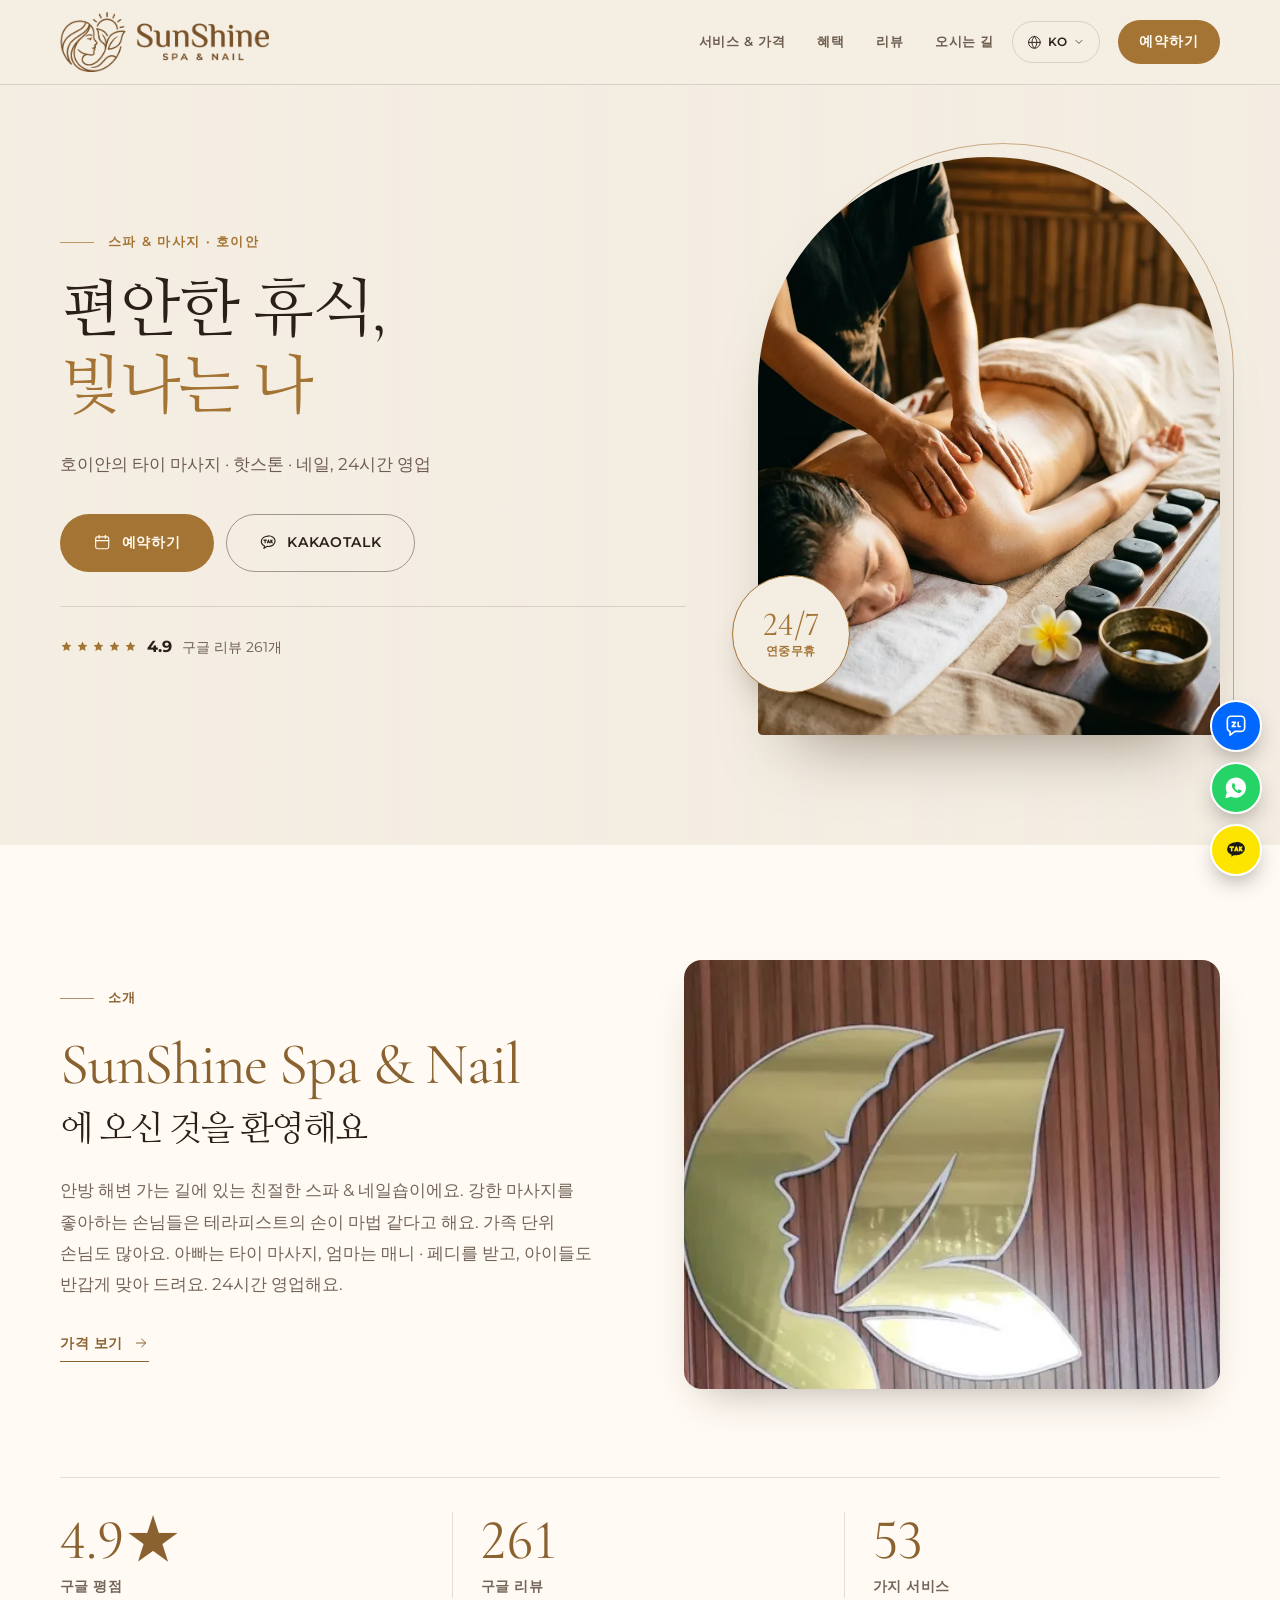
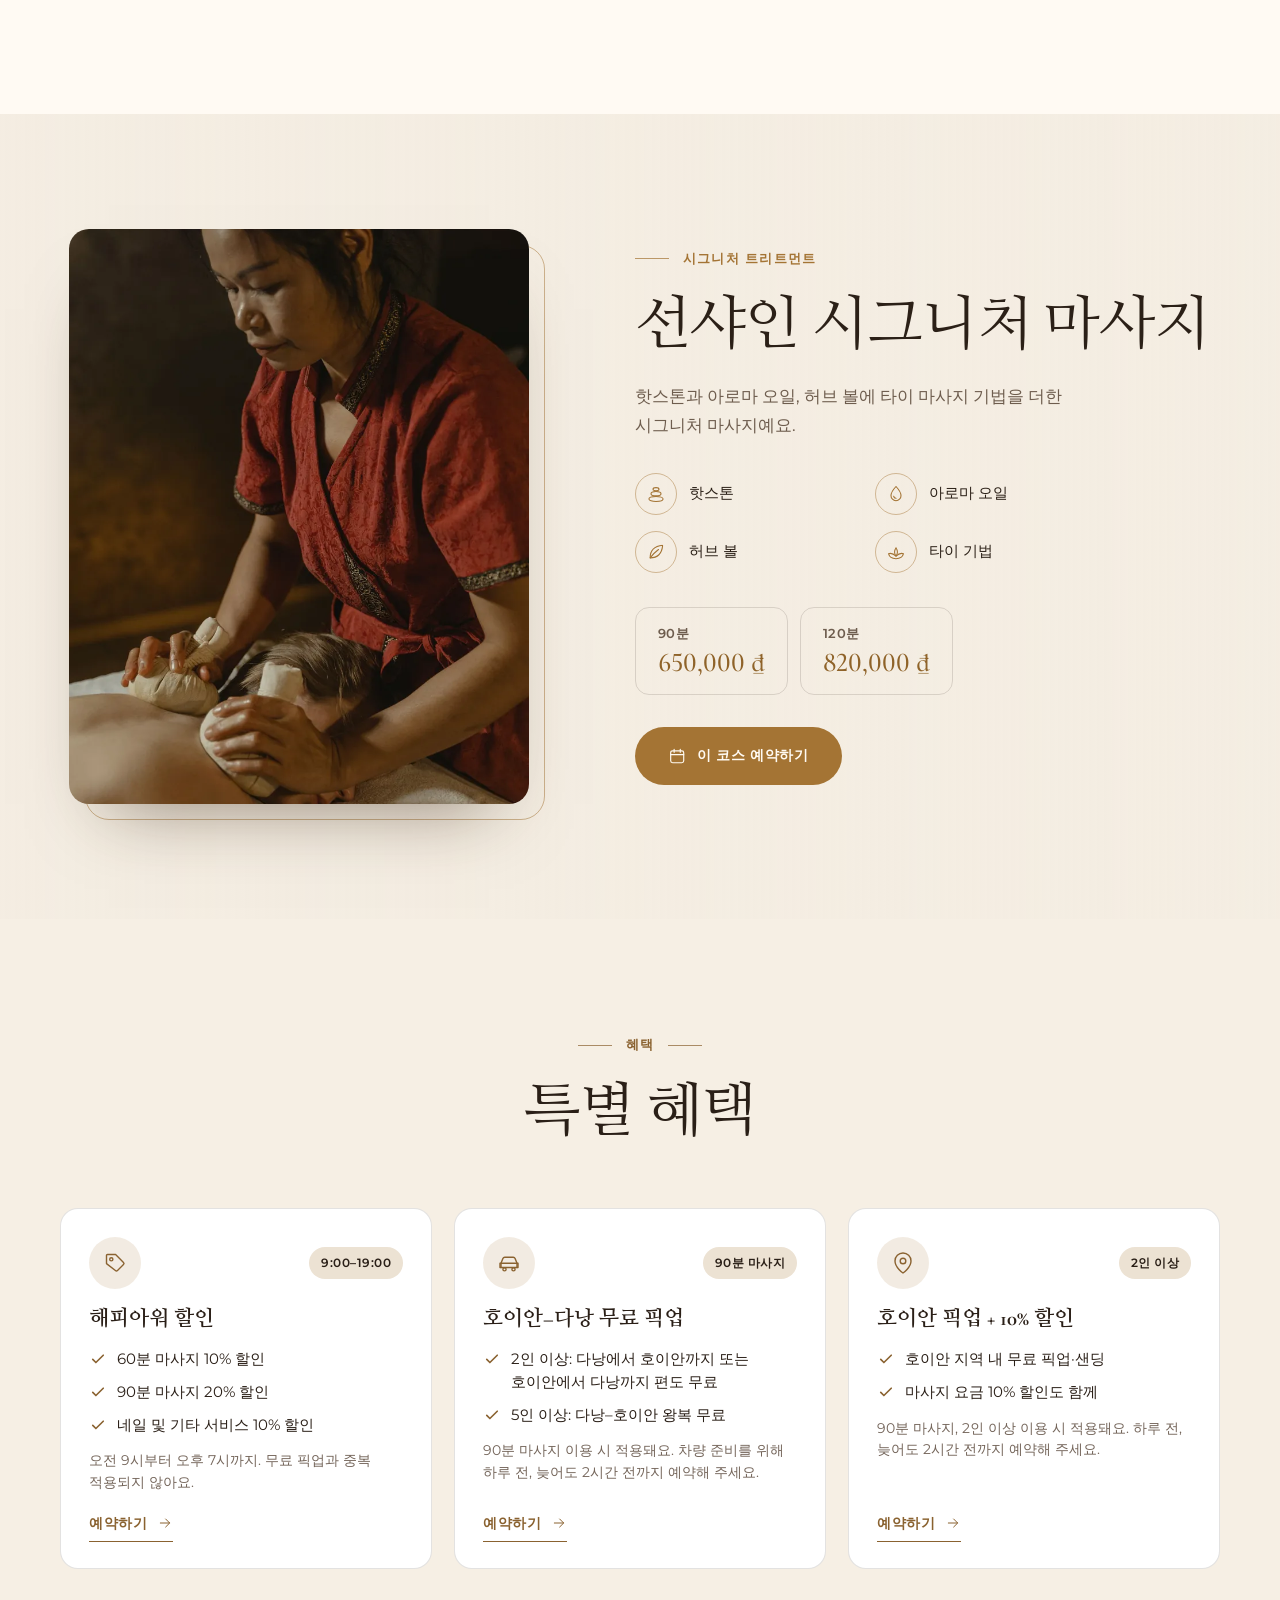
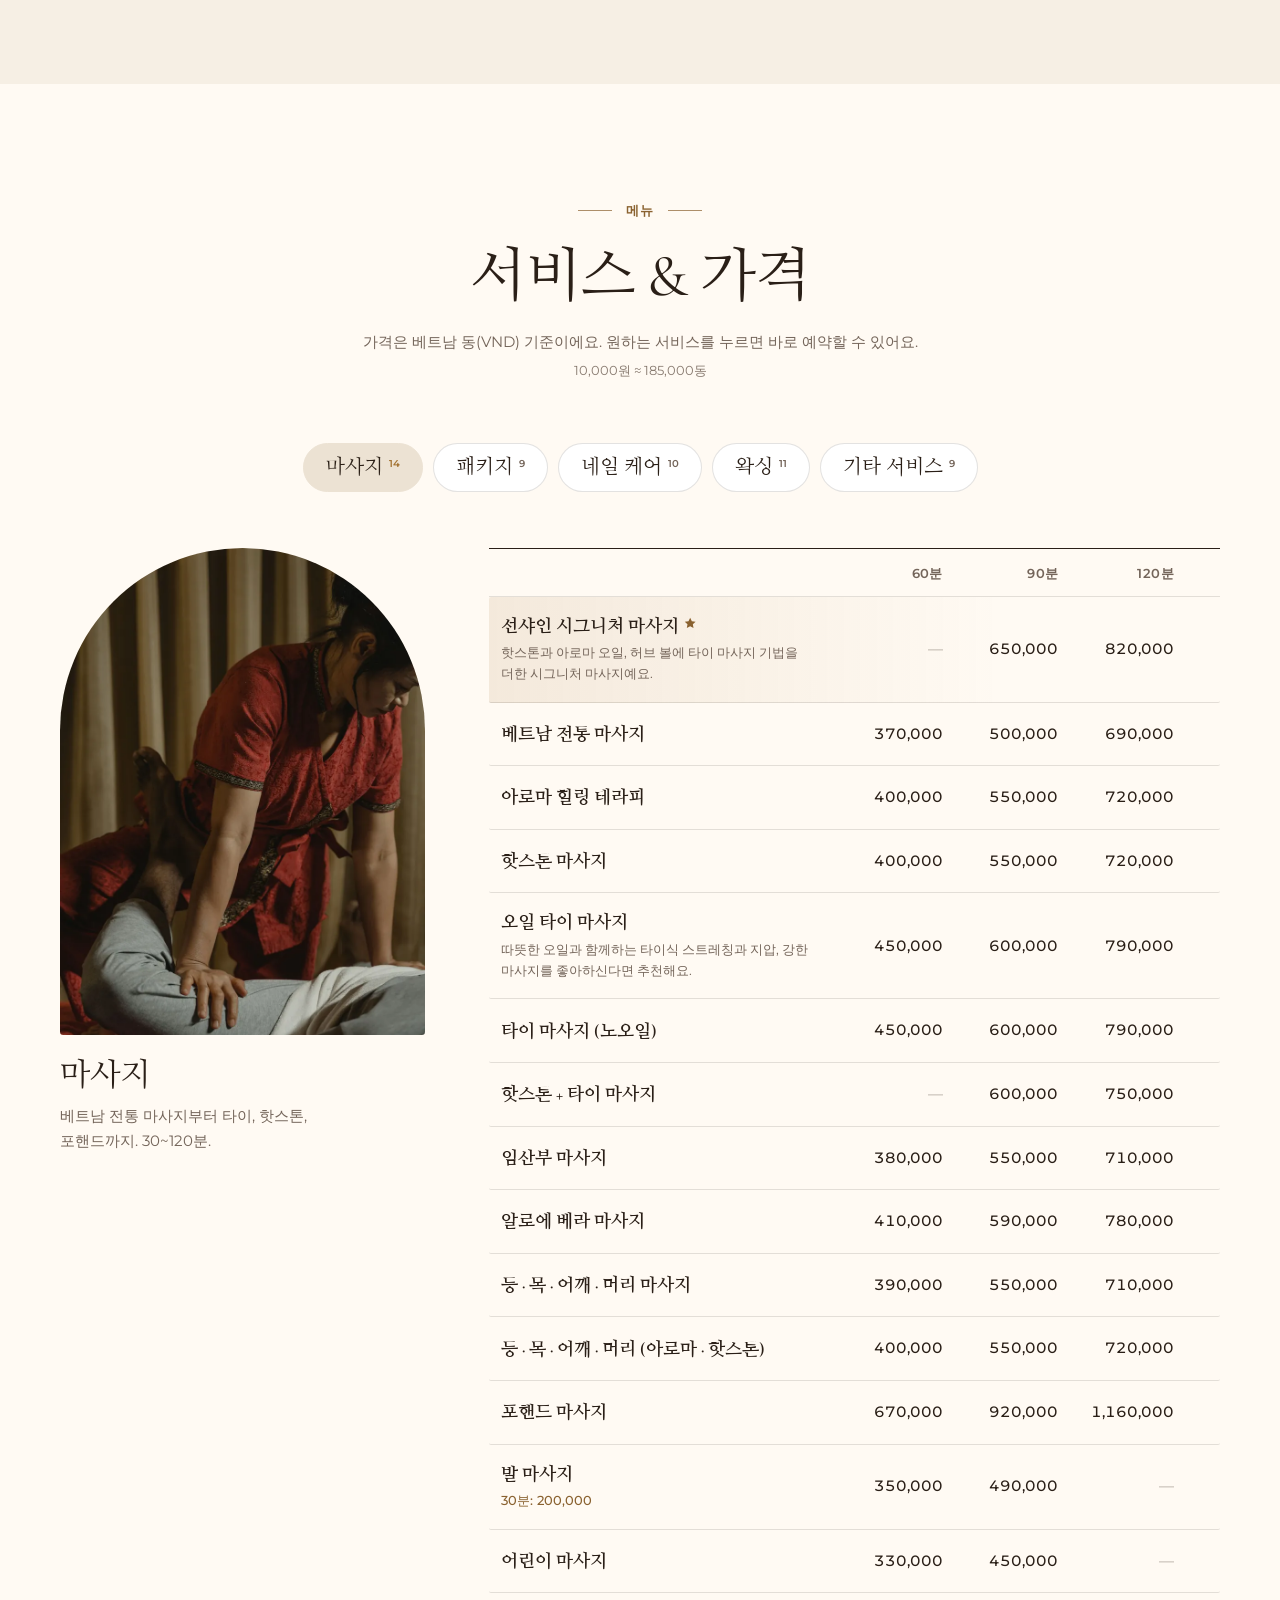
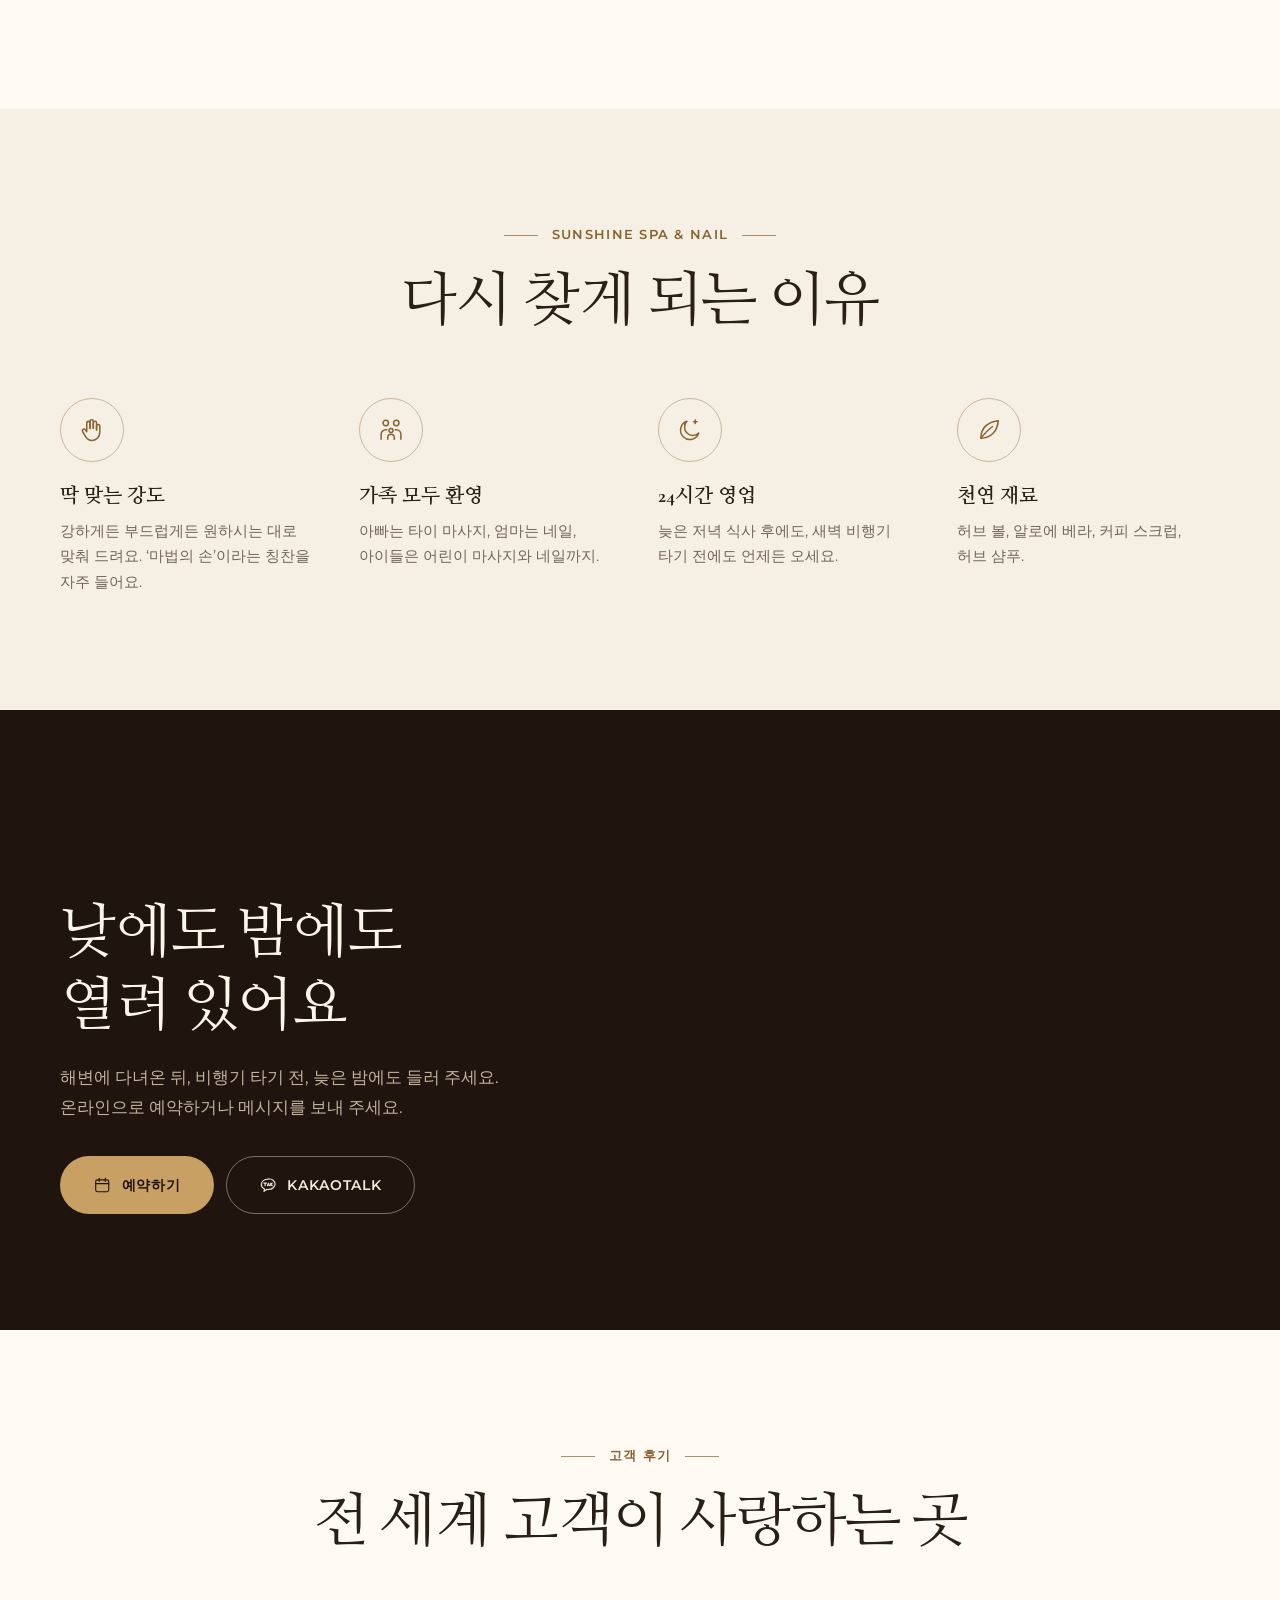
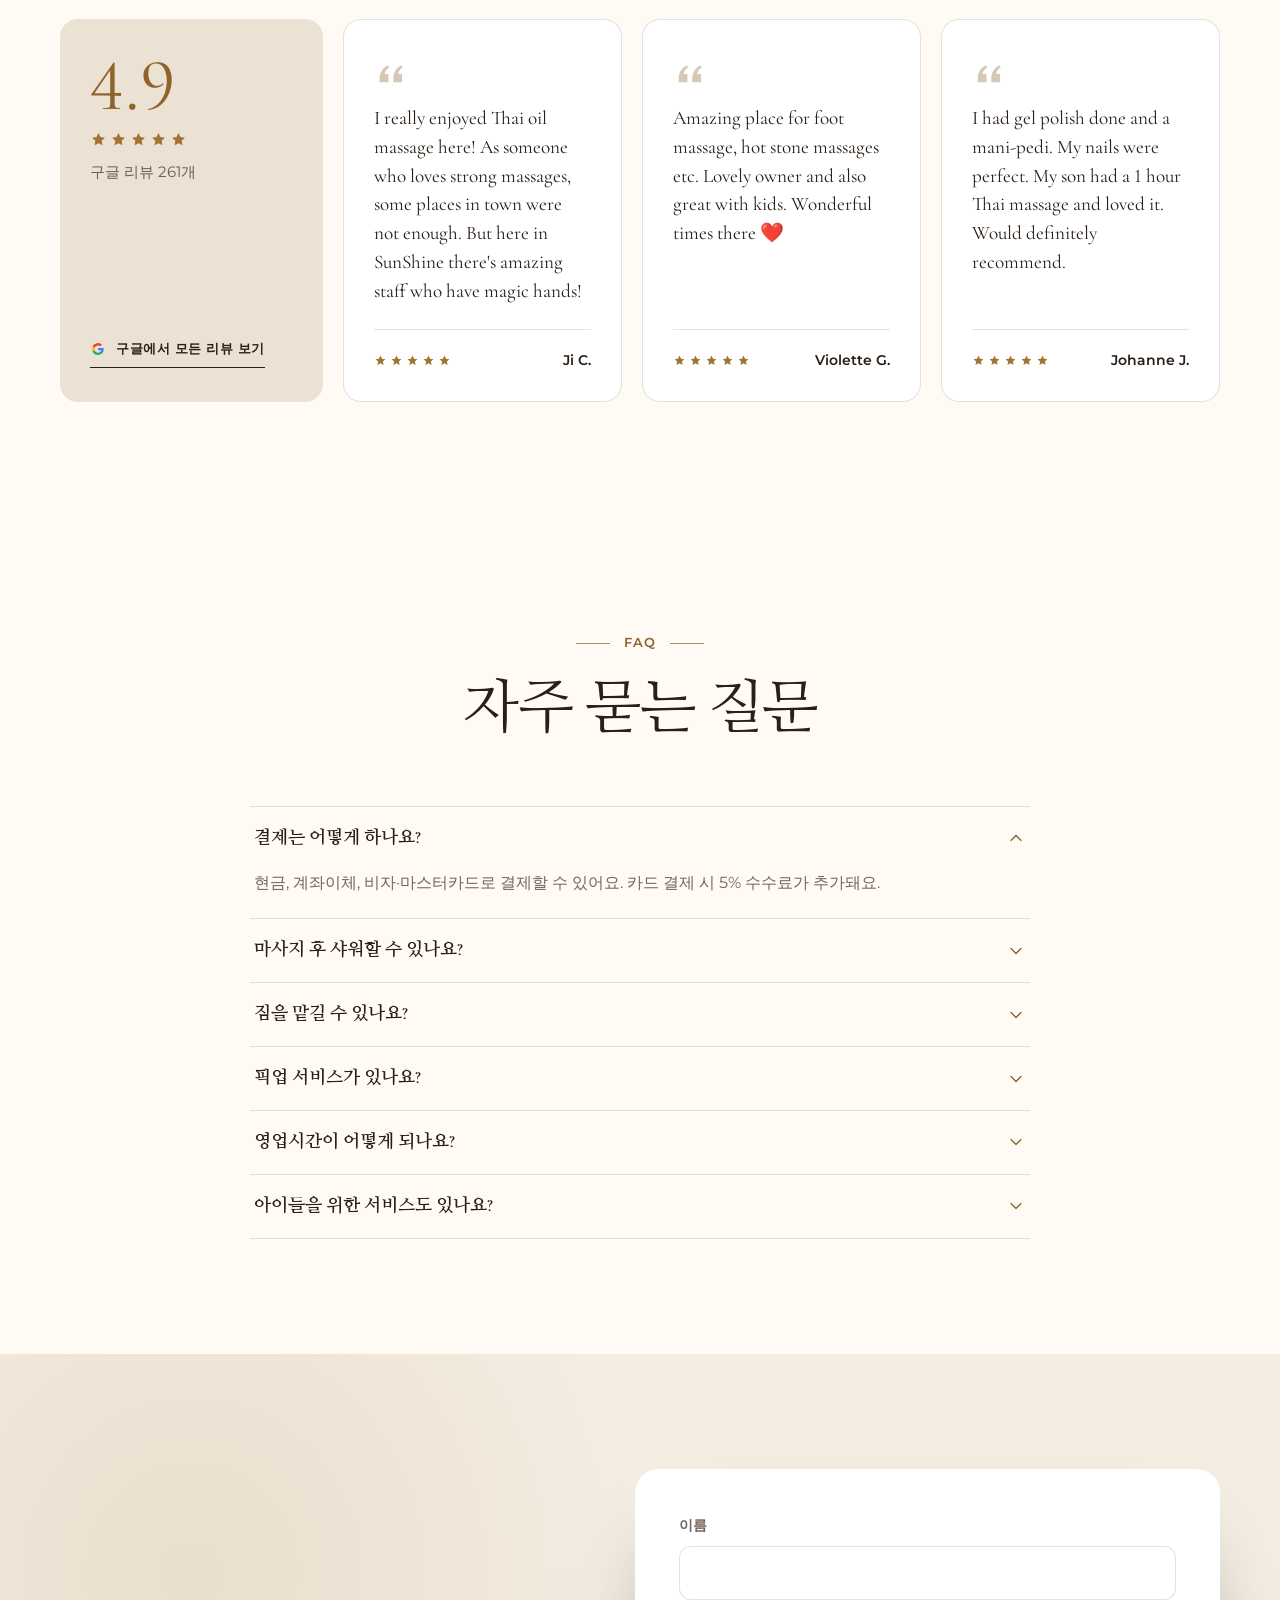
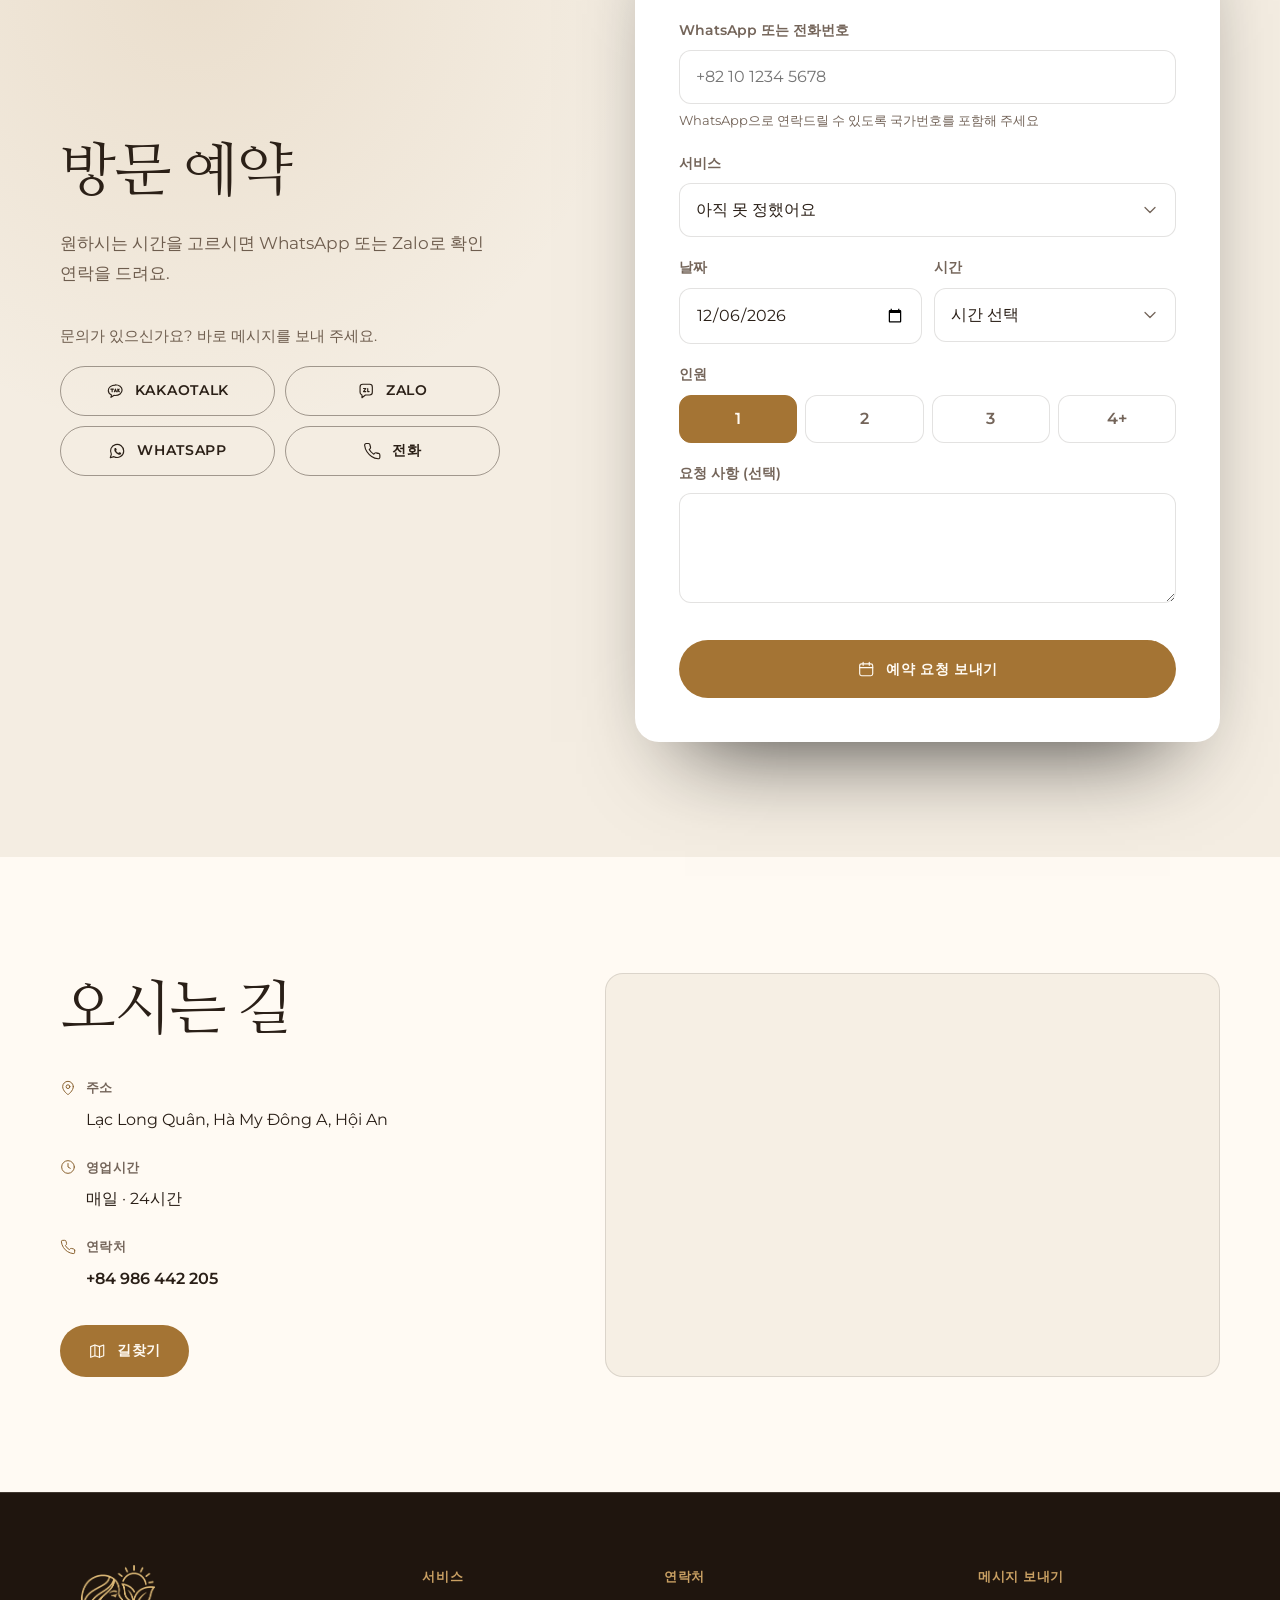
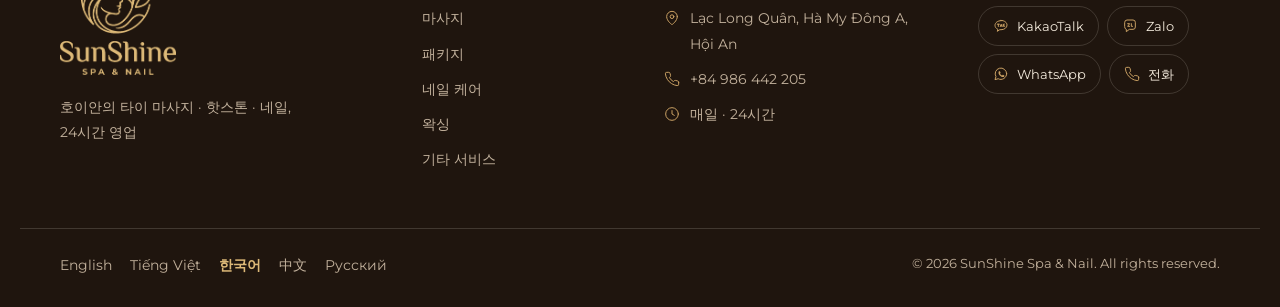
==== commit 1d6537d0: "Update sunshine-spa preview site Co-Authored-By: Claude Opus 5.5 <noreply@anthropic.com>" ====
--- a/ko/index.html
+++ b/ko/index.html
@@ -21,12 +21,12 @@
 <link rel="preconnect" href="https://fonts.googleapis.com">
 <link rel="preconnect" href="https://fonts.gstatic.com" crossorigin>
 <link rel="stylesheet" href="https://fonts.googleapis.com/css2?family=Cormorant+Garamond:ital,wght@0,400;0,500;0,600;1,400;1,500&amp;family=Montserrat:wght@400;500;600&amp;family=Nanum+Myeongjo:wght@400;700&amp;display=swap">
-<link rel="stylesheet" href="../assets/v3.css?v=be3e15fc">
+<link rel="stylesheet" href="../assets/v3.css?v=b2fe4e2d">
 <style>:root{ --wood:#f4ede2;--wood-2:#ece2d3;--wood-3:#e0d3bf;--wood-rgb:244,237,226;--cream:#fffaf3;--cream-2:#f6efe4;--paper:#ffffff;--on-dark:#2b2017;--on-dark-muted:#6e5d4e;--on-dark-rgb:43,32,23;--on-dark-head:#2b2017;--line-dark:rgba(43,32,23,.14);--gold:#a47434;--gold-hi:#8f6329;--gold-rgb:164,116,52;--btn-ink:#fffaf2;--gold-deep:#8a6230;--glow-rgb:214,168,98;--glow2-rgb:190,150,95;--slat-rgb:120,90,60 }</style>
 <script>document.documentElement.classList.add("js")</script>
 <link rel="preload" as="image" href="../img/hero-928.webp" imagesrcset="../img/hero-800.webp 800w, ../img/hero-928.webp 928w" imagesizes="(min-width: 960px) 40vw, 100vw">
 <script type="application/ld+json">{"@context": "https://schema.org", "@type": "DaySpa", "name": "SunShine Spa & Nail", "telephone": "+84986442205", "url": "https://romans7997.github.io/sunshine-spa/ko/", "address": {"@type": "PostalAddress", "streetAddress": "Lạc Long Quân, Hà My Đông A, Hội An", "addressLocality": "Hoi An", "addressCountry": "VN"}, "openingHoursSpecification": [{"@type": "OpeningHoursSpecification", "dayOfWeek": "Monday", "opens": "00:00", "closes": "24:00"}, {"@type": "OpeningHoursSpecification", "dayOfWeek": "Tuesday", "opens": "00:00", "closes": "24:00"}, {"@type": "OpeningHoursSpecification", "dayOfWeek": "Wednesday", "opens": "00:00", "closes": "24:00"}, {"@type": "OpeningHoursSpecification", "dayOfWeek": "Thursday", "opens": "00:00", "closes": "24:00"}, {"@type": "OpeningHoursSpecification", "dayOfWeek": "Friday", "opens": "00:00", "closes": "24:00"}, {"@type": "OpeningHoursSpecification", "dayOfWeek": "Saturday", "opens": "00:00", "closes": "24:00"}, {"@type": "OpeningHoursSpecification", "dayOfWeek": "Sunday", "opens": "00:00", "closes": "24:00"}], "sameAs": ["https://www.google.com/maps/place/?q=place_id:ChIJjfmBW60PQjERwZygsNHJV4o"], "priceRange": "₫₫", "image": "https://romans7997.github.io/sunshine-spa/img/hero-928.webp"}</script>
-<script type="application/ld+json">{"@context": "https://schema.org", "@type": "FAQPage", "mainEntity": [{"@type": "Question", "name": "결제는 어떻게 하나요?", "acceptedAnswer": {"@type": "Answer", "text": "현금, 계좌이체, 신용카드·비자카드로 결제할 수 있어요. 카드 결제 시 5% 수수료가 추가돼요."}}, {"@type": "Question", "name": "마사지 후 샤워할 수 있나요?", "acceptedAnswer": {"@type": "Answer", "text": "네, 마사지 후 샤워하실 수 있어요."}}, {"@type": "Question", "name": "짐을 맡길 수 있나요?", "acceptedAnswer": {"@type": "Answer", "text": "네, 짐을 맡기고 관광하신 뒤 나중에 찾아가시면 돼요."}}, {"@type": "Question", "name": "픽업 서비스가 있나요?", "acceptedAnswer": {"@type": "Answer", "text": "네, 90분 마사지 이용 시 무료예요. 호이안 지역은 2인 이상, 다낭–호이안 편도는 2인 이상, 왕복은 5인 이상이에요."}}, {"@type": "Question", "name": "영업시간이 어떻게 되나요?", "acceptedAnswer": {"@type": "Answer", "text": "연중무휴 24시간 영업해요."}}, {"@type": "Question", "name": "아이들을 위한 서비스도 있나요?", "acceptedAnswer": {"@type": "Answer", "text": "네, 어린이 마사지와 어린이 네일이 있어서 가족 모두 함께 쉬실 수 있어요."}}]}</script>
+<script type="application/ld+json">{"@context": "https://schema.org", "@type": "FAQPage", "mainEntity": [{"@type": "Question", "name": "결제는 어떻게 하나요?", "acceptedAnswer": {"@type": "Answer", "text": "현금, 계좌이체, 비자·마스터카드로 결제할 수 있어요. 카드 결제 시 5% 수수료가 추가돼요."}}, {"@type": "Question", "name": "마사지 후 샤워할 수 있나요?", "acceptedAnswer": {"@type": "Answer", "text": "네, 마사지 후 샤워하실 수 있어요."}}, {"@type": "Question", "name": "짐을 맡길 수 있나요?", "acceptedAnswer": {"@type": "Answer", "text": "네, 짐을 맡기고 관광하신 뒤 나중에 찾아가시면 돼요."}}, {"@type": "Question", "name": "픽업 서비스가 있나요?", "acceptedAnswer": {"@type": "Answer", "text": "네, 90분 마사지 이용 시 무료예요. 호이안 지역은 2인 이상, 다낭–호이안 편도는 2인 이상, 왕복은 5인 이상이에요. 하루 전, 늦어도 2시간 전까지 예약해 주세요."}}, {"@type": "Question", "name": "영업시간이 어떻게 되나요?", "acceptedAnswer": {"@type": "Answer", "text": "연중무휴 24시간 영업해요."}}, {"@type": "Question", "name": "아이들을 위한 서비스도 있나요?", "acceptedAnswer": {"@type": "Answer", "text": "네, 어린이 마사지와 어린이 네일이 있어서 가족 모두 함께 쉬실 수 있어요."}}]}</script>
 </head>
 <body>
 <a class="skip" href="#main">본문으로 건너뛰기</a>
@@ -116,12 +116,12 @@
           <div class="off-top"><span class="off-ic"><svg class="ic" viewBox="0 0 24 24" aria-hidden="true" focusable="false"><path d="M4 16.5v-4.2l1.9-4.8A2 2 0 0 1 7.8 6.2h8.4a2 2 0 0 1 1.9 1.3l1.9 4.8v4.2"/><path d="M3 12.3h18v4.2H3z"/><circle cx="7.5" cy="18.3" r="1.6"/><circle cx="16.5" cy="18.3" r="1.6"/></svg></span><span class="off-tag">90분 마사지</span></div>
           <h3>호이안–다낭 무료 픽업</h3>
           <ul class="off-lines"><li><svg class="ic" viewBox="0 0 24 24" aria-hidden="true" focusable="false"><path d="M5 12.5l4.2 4.2L19 7"/></svg><span>2인 이상: 다낭에서 호이안까지 또는 호이안에서 다낭까지 편도 무료</span></li><li><svg class="ic" viewBox="0 0 24 24" aria-hidden="true" focusable="false"><path d="M5 12.5l4.2 4.2L19 7"/></svg><span>5인 이상: 다낭–호이안 왕복 무료</span></li></ul>
-<p class="off-note">90분 마사지 이용 시 적용돼요. 미리 예약해 주시면 차량을 준비해 드려요.</p><a class="link-arrow" href="#book"><span>예약하기</span><svg class="ic" viewBox="0 0 24 24" aria-hidden="true" focusable="false"><path d="M5 12h14M13 6l6 6-6 6"/></svg></a>        </li>
+<p class="off-note">90분 마사지 이용 시 적용돼요. 차량 준비를 위해 하루 전, 늦어도 2시간 전까지 예약해 주세요.</p><a class="link-arrow" href="#book"><span>예약하기</span><svg class="ic" viewBox="0 0 24 24" aria-hidden="true" focusable="false"><path d="M5 12h14M13 6l6 6-6 6"/></svg></a>        </li>
         <li class="off">
           <div class="off-top"><span class="off-ic"><svg class="ic" viewBox="0 0 24 24" aria-hidden="true" focusable="false"><path d="M20 10c0 6.5-8 12-8 12s-8-5.5-8-12a8 8 0 0 1 16 0z"/><circle cx="12" cy="10" r="2.8"/></svg></span><span class="off-tag">2인 이상</span></div>
           <h3>호이안 픽업 + 10% 할인</h3>
           <ul class="off-lines"><li><svg class="ic" viewBox="0 0 24 24" aria-hidden="true" focusable="false"><path d="M5 12.5l4.2 4.2L19 7"/></svg><span>호이안 지역 내 무료 픽업·샌딩</span></li><li><svg class="ic" viewBox="0 0 24 24" aria-hidden="true" focusable="false"><path d="M5 12.5l4.2 4.2L19 7"/></svg><span>마사지 요금 10% 할인도 함께</span></li></ul>
-<p class="off-note">90분 마사지, 2인 이상 이용 시 적용돼요.</p><a class="link-arrow" href="#book"><span>예약하기</span><svg class="ic" viewBox="0 0 24 24" aria-hidden="true" focusable="false"><path d="M5 12h14M13 6l6 6-6 6"/></svg></a>        </li>
+<p class="off-note">90분 마사지, 2인 이상 이용 시 적용돼요. 하루 전, 늦어도 2시간 전까지 예약해 주세요.</p><a class="link-arrow" href="#book"><span>예약하기</span><svg class="ic" viewBox="0 0 24 24" aria-hidden="true" focusable="false"><path d="M5 12h14M13 6l6 6-6 6"/></svg></a>        </li>
       </ul>
     </div>
   </section>
@@ -485,10 +485,10 @@
     <div class="wrap faq-wrap">
       <header class="section-head center"><p class="eyebrow">FAQ</p><h2>자주 묻는 질문</h2></header>
       <div class="faq-list">
-<details class="faq-item" open><summary><span>결제는 어떻게 하나요?</span><svg class="ic chev" viewBox="0 0 24 24" aria-hidden="true" focusable="false"><path d="M6 9l6 6 6-6"/></svg></summary><p>현금, 계좌이체, 신용카드·비자카드로 결제할 수 있어요. 카드 결제 시 5% 수수료가 추가돼요.</p></details>
+<details class="faq-item" open><summary><span>결제는 어떻게 하나요?</span><svg class="ic chev" viewBox="0 0 24 24" aria-hidden="true" focusable="false"><path d="M6 9l6 6 6-6"/></svg></summary><p>현금, 계좌이체, 비자·마스터카드로 결제할 수 있어요. 카드 결제 시 5% 수수료가 추가돼요.</p></details>
 <details class="faq-item"><summary><span>마사지 후 샤워할 수 있나요?</span><svg class="ic chev" viewBox="0 0 24 24" aria-hidden="true" focusable="false"><path d="M6 9l6 6 6-6"/></svg></summary><p>네, 마사지 후 샤워하실 수 있어요.</p></details>
 <details class="faq-item"><summary><span>짐을 맡길 수 있나요?</span><svg class="ic chev" viewBox="0 0 24 24" aria-hidden="true" focusable="false"><path d="M6 9l6 6 6-6"/></svg></summary><p>네, 짐을 맡기고 관광하신 뒤 나중에 찾아가시면 돼요.</p></details>
-<details class="faq-item"><summary><span>픽업 서비스가 있나요?</span><svg class="ic chev" viewBox="0 0 24 24" aria-hidden="true" focusable="false"><path d="M6 9l6 6 6-6"/></svg></summary><p>네, 90분 마사지 이용 시 무료예요. 호이안 지역은 2인 이상, 다낭–호이안 편도는 2인 이상, 왕복은 5인 이상이에요.</p></details>
+<details class="faq-item"><summary><span>픽업 서비스가 있나요?</span><svg class="ic chev" viewBox="0 0 24 24" aria-hidden="true" focusable="false"><path d="M6 9l6 6 6-6"/></svg></summary><p>네, 90분 마사지 이용 시 무료예요. 호이안 지역은 2인 이상, 다낭–호이안 편도는 2인 이상, 왕복은 5인 이상이에요. 하루 전, 늦어도 2시간 전까지 예약해 주세요.</p></details>
 <details class="faq-item"><summary><span>영업시간이 어떻게 되나요?</span><svg class="ic chev" viewBox="0 0 24 24" aria-hidden="true" focusable="false"><path d="M6 9l6 6 6-6"/></svg></summary><p>연중무휴 24시간 영업해요.</p></details>
 <details class="faq-item"><summary><span>아이들을 위한 서비스도 있나요?</span><svg class="ic chev" viewBox="0 0 24 24" aria-hidden="true" focusable="false"><path d="M6 9l6 6 6-6"/></svg></summary><p>네, 어린이 마사지와 어린이 네일이 있어서 가족 모두 함께 쉬실 수 있어요.</p></details>
       </div>
@@ -639,7 +639,7 @@
           <div><dt><svg class="ic" viewBox="0 0 24 24" aria-hidden="true" focusable="false"><circle cx="12" cy="12" r="9.5"/><path d="M12 6.8V12l3.4 2"/></svg>영업시간</dt><dd><span class="hours-row" data-day="all">매일 · 24시간</span></dd></div>
           <div><dt><svg class="ic" viewBox="0 0 24 24" aria-hidden="true" focusable="false"><path d="M22 16.9v3a2 2 0 0 1-2.2 2 19.8 19.8 0 0 1-8.6-3.1 19.5 19.5 0 0 1-6-6A19.8 19.8 0 0 1 2.1 4.2 2 2 0 0 1 4.1 2h3a2 2 0 0 1 2 1.7c.1 1 .4 1.9.7 2.8a2 2 0 0 1-.5 2.1L8.1 9.9a16 16 0 0 0 6 6l1.3-1.3a2 2 0 0 1 2.1-.4c.9.3 1.8.6 2.8.7a2 2 0 0 1 1.7 2z"/></svg>연락처</dt><dd><a href="tel:+84986442205">+84 986 442 205</a></dd></div>
         </dl>
-        <a class="btn btn-dark" href="https://www.google.com/maps/dir/?api=1&amp;destination=SunShine+Spa+%26+Nail%2C+L%E1%BA%A1c+Long+Qu%C3%A2n%2C+H%C3%A0+My+%C4%90%C3%B4ng+A%2C+H%E1%BB%99i+An&amp;destination_place_id=ChIJjfmBW60PQjERwZygsNHJV4o" target="_blank" rel="noopener"><svg class="ic" viewBox="0 0 24 24" aria-hidden="true" focusable="false"><path d="M9 4 3.5 6v14L9 18l6 2 5.5-2V4L15 6z"/><path d="M9 4v14M15 6v14"/></svg><span>길찾기</span></a>
+<a class="btn btn-dark" href="https://www.google.com/maps/dir/?api=1&amp;destination=SunShine+Spa+%26+Nail%2C+L%E1%BA%A1c+Long+Qu%C3%A2n%2C+H%C3%A0+My+%C4%90%C3%B4ng+A%2C+H%E1%BB%99i+An&amp;destination_place_id=ChIJjfmBW60PQjERwZygsNHJV4o" target="_blank" rel="noopener"><svg class="ic" viewBox="0 0 24 24" aria-hidden="true" focusable="false"><path d="M9 4 3.5 6v14L9 18l6 2 5.5-2V4L15 6z"/><path d="M9 4v14M15 6v14"/></svg><span>길찾기</span></a>
       </div>
       <div class="map-wrap">
         <iframe src="https://maps.google.com/maps?q=SunShine%20Spa%20%26%20Nail%2C%20L%E1%BA%A1c%20Long%20Qu%C3%A2n%2C%20H%E1%BB%99i%20An&amp;hl=ko&amp;z=16&amp;output=embed" title="지도: SunShine Spa &amp; Nail" loading="lazy" referrerpolicy="no-referrer-when-downgrade" allowfullscreen></iframe>
@@ -679,8 +679,7 @@
 
 <nav class="actionbar" aria-label="연락처">
 <a class="ab-main" href="#book"><svg class="ic" viewBox="0 0 24 24" aria-hidden="true" focusable="false"><rect x="3.5" y="5" width="17" height="15.5" rx="2.5"/><path d="M8 3v4M16 3v4M3.5 10h17"/></svg><span>예약하기</span></a>  <a class="ab-item" href="tel:+84986442205"><svg class="ic" viewBox="0 0 24 24" aria-hidden="true" focusable="false"><path d="M22 16.9v3a2 2 0 0 1-2.2 2 19.8 19.8 0 0 1-8.6-3.1 19.5 19.5 0 0 1-6-6A19.8 19.8 0 0 1 2.1 4.2 2 2 0 0 1 4.1 2h3a2 2 0 0 1 2 1.7c.1 1 .4 1.9.7 2.8a2 2 0 0 1-.5 2.1L8.1 9.9a16 16 0 0 0 6 6l1.3-1.3a2 2 0 0 1 2.1-.4c.9.3 1.8.6 2.8.7a2 2 0 0 1 1.7 2z"/></svg><span>전화</span></a>
-  <a class="ab-item" href="https://www.google.com/maps/dir/?api=1&amp;destination=SunShine+Spa+%26+Nail%2C+L%E1%BA%A1c+Long+Qu%C3%A2n%2C+H%C3%A0+My+%C4%90%C3%B4ng+A%2C+H%E1%BB%99i+An&amp;destination_place_id=ChIJjfmBW60PQjERwZygsNHJV4o" target="_blank" rel="noopener"><svg class="ic" viewBox="0 0 24 24" aria-hidden="true" focusable="false"><path d="M9 4 3.5 6v14L9 18l6 2 5.5-2V4L15 6z"/><path d="M9 4v14M15 6v14"/></svg><span>지도</span></a>
-</nav>
+<a class="ab-item" href="https://www.google.com/maps/dir/?api=1&amp;destination=SunShine+Spa+%26+Nail%2C+L%E1%BA%A1c+Long+Qu%C3%A2n%2C+H%C3%A0+My+%C4%90%C3%B4ng+A%2C+H%E1%BB%99i+An&amp;destination_place_id=ChIJjfmBW60PQjERwZygsNHJV4o" target="_blank" rel="noopener"><svg class="ic" viewBox="0 0 24 24" aria-hidden="true" focusable="false"><path d="M9 4 3.5 6v14L9 18l6 2 5.5-2V4L15 6z"/><path d="M9 4v14M15 6v14"/></svg><span>지도</span></a></nav>
 
 <div class="fchat" role="group" aria-label="메시지 보내기">
 <a class="fc fc-zalo" href="https://zalo.me/0986442205" target="_blank" rel="noopener" aria-label="Zalo"><svg class="ic" viewBox="0 0 24 24" aria-hidden="true" focusable="false"><path d="M4 6.5A3.5 3.5 0 0 1 7.5 3h9A3.5 3.5 0 0 1 20 6.5v7a3.5 3.5 0 0 1-3.5 3.5H11l-4.5 3.5V17A3.5 3.5 0 0 1 4 13.5z"/><path d="M8.5 8.5h3l-3 4h3M14 8.5v4h1.8"/></svg><span class="fc-tip">Zalo</span></a><a class="fc fc-wa" href="https://wa.me/84986442205" target="_blank" rel="noopener" aria-label="WhatsApp"><svg class="ic" viewBox="0 0 24 24" aria-hidden="true" focusable="false"><path d="M20.5 11.6a8.6 8.6 0 0 1-12.7 7.5L3 20.5l1.4-4.6A8.6 8.6 0 1 1 20.5 11.6z"/><path class="fill" d="M8.6 8.3c.2-.5.5-.6.8-.6h.6c.2 0 .4.1.5.4l.8 1.8c.1.2 0 .5-.1.7l-.5.6c-.1.2-.1.4 0 .6.4.8 1.6 2 2.5 2.4.2.1.4.1.6-.1l.6-.7c.2-.2.4-.2.6-.1l1.8.8c.3.1.4.3.4.5 0 .9-.6 1.8-1.7 2-1 .2-2.5-.2-4.4-1.7-1.8-1.5-2.7-3.2-2.8-4.2-.1-.9.2-1.8.3-2.4z"/></svg><span class="fc-tip">WhatsApp</span></a><button type="button" class="fc fc-kakao" data-kakao-id="Sunshinespa" aria-label="KakaoTalk"><svg class="ic" viewBox="0 0 24 24" aria-hidden="true" focusable="false"><path d="M12 4C7 4 3 7.1 3 11c0 2.5 1.7 4.7 4.2 5.9L6.5 20l3.7-2.5c.6.1 1.2.1 1.8.1 5 0 9-3.1 9-7s-4-7-9-7z"/><path d="M8 9.3v3.4M9.6 9.3h-3.2M11 12.7l1.3-3.4 1.3 3.4M11.4 11.8h1.8M15.4 9.3v3.4M15.4 11l1.8-1.7M16 10.5l1.4 2.2"/></svg><span class="fc-tip">KakaoTalk</span></button></div>
--- a/assets/v3.css
+++ b/assets/v3.css
@@ -703,3 +703,5 @@
 .t-light .seg input:checked+span{background:var(--gold);border-color:var(--gold);color:#fffaf2}
 .t-light .done-ic{background:var(--gold);color:#fffaf2}
 @media (max-width:959px){.fchat{bottom:calc(16px + env(safe-area-inset-bottom));transition:bottom .3s ease}.actionbar.show~.fchat{bottom:calc(84px + env(safe-area-inset-bottom))}}
+
+.area-photo img{width:100%;height:100%;min-height:340px;object-fit:cover}
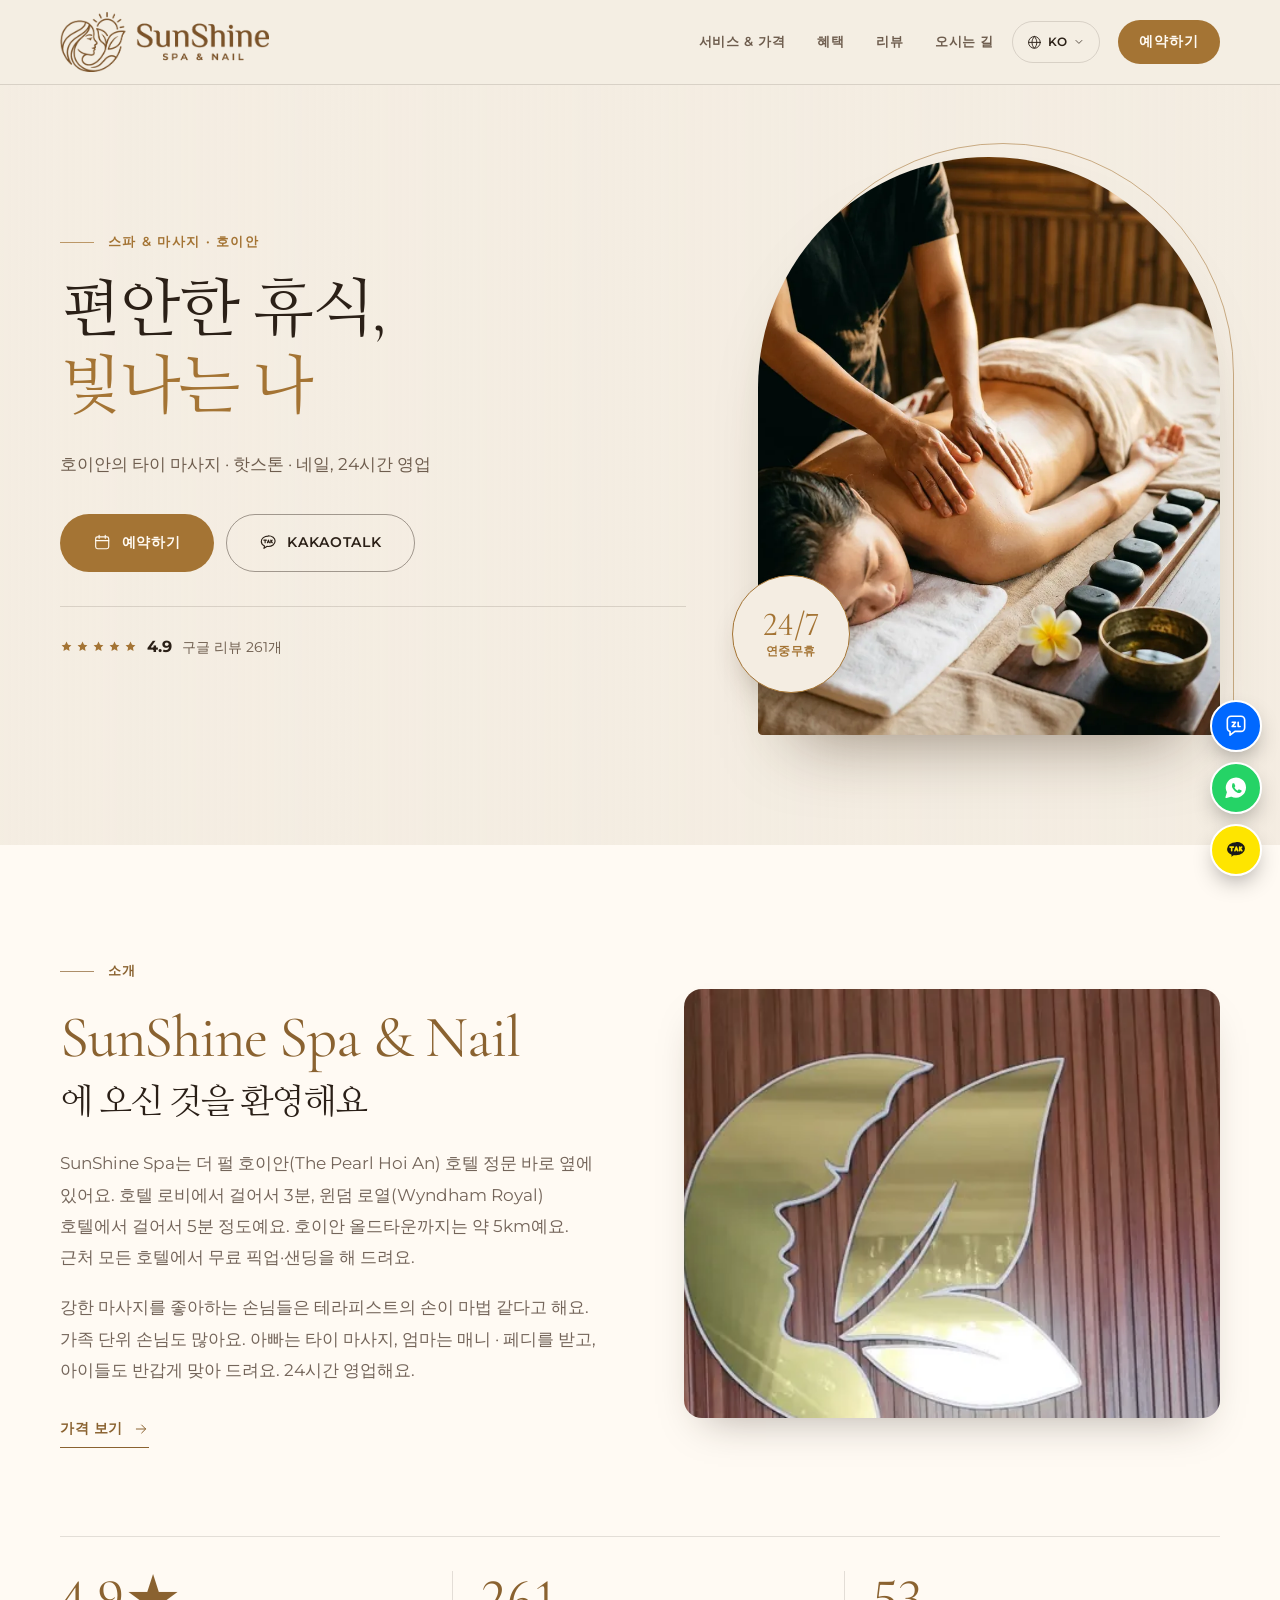
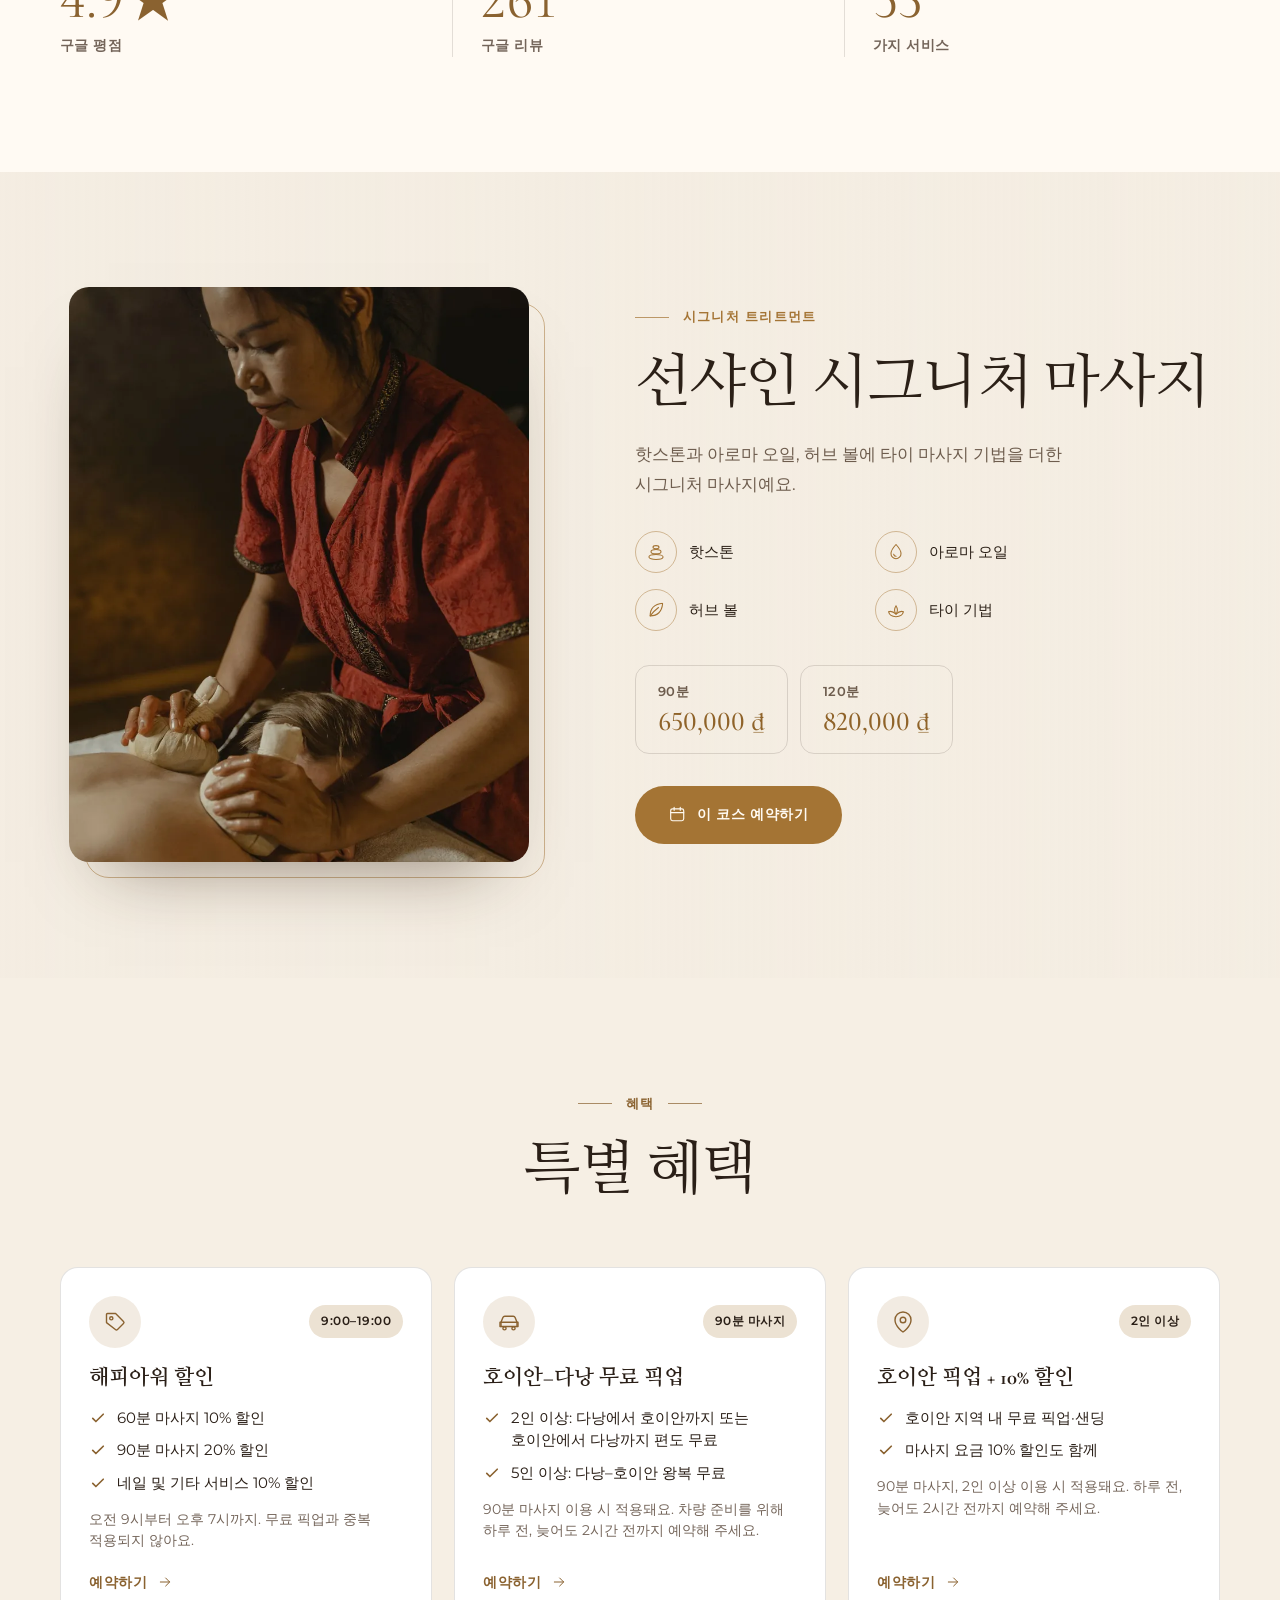
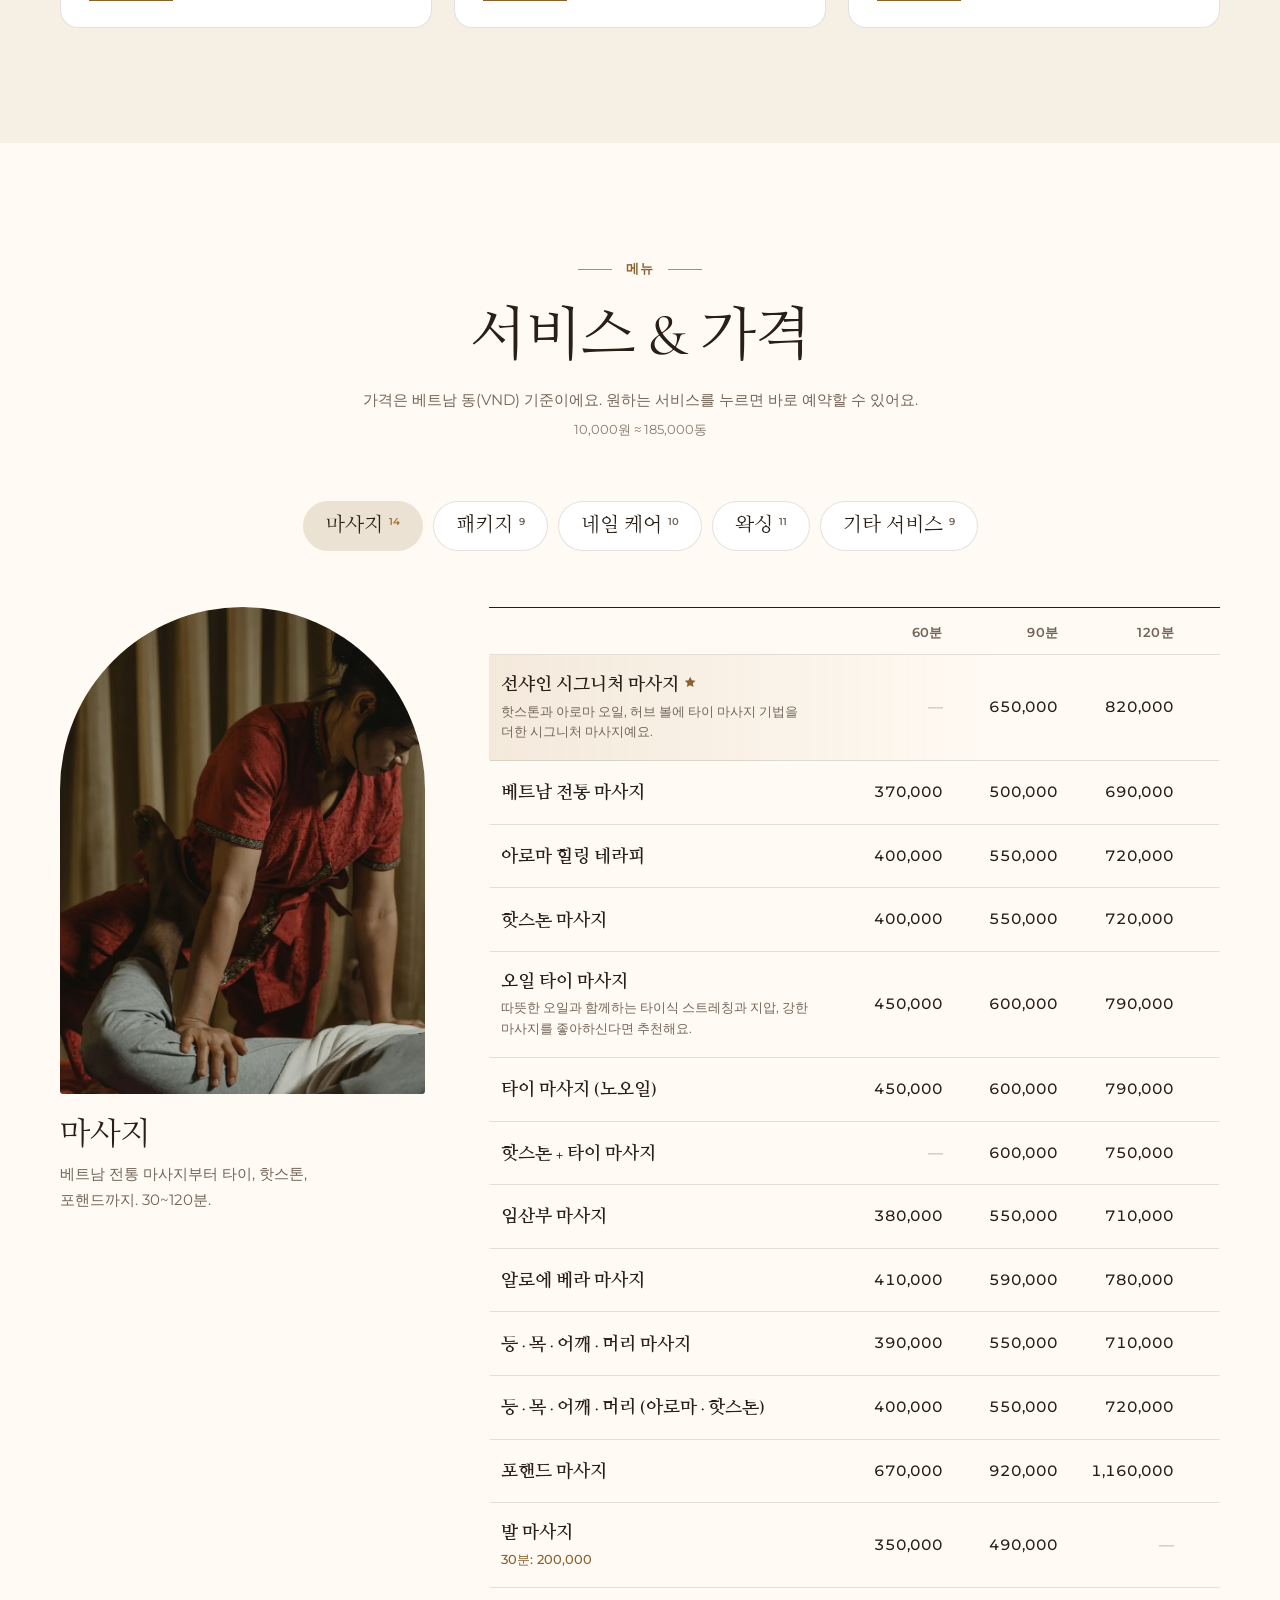
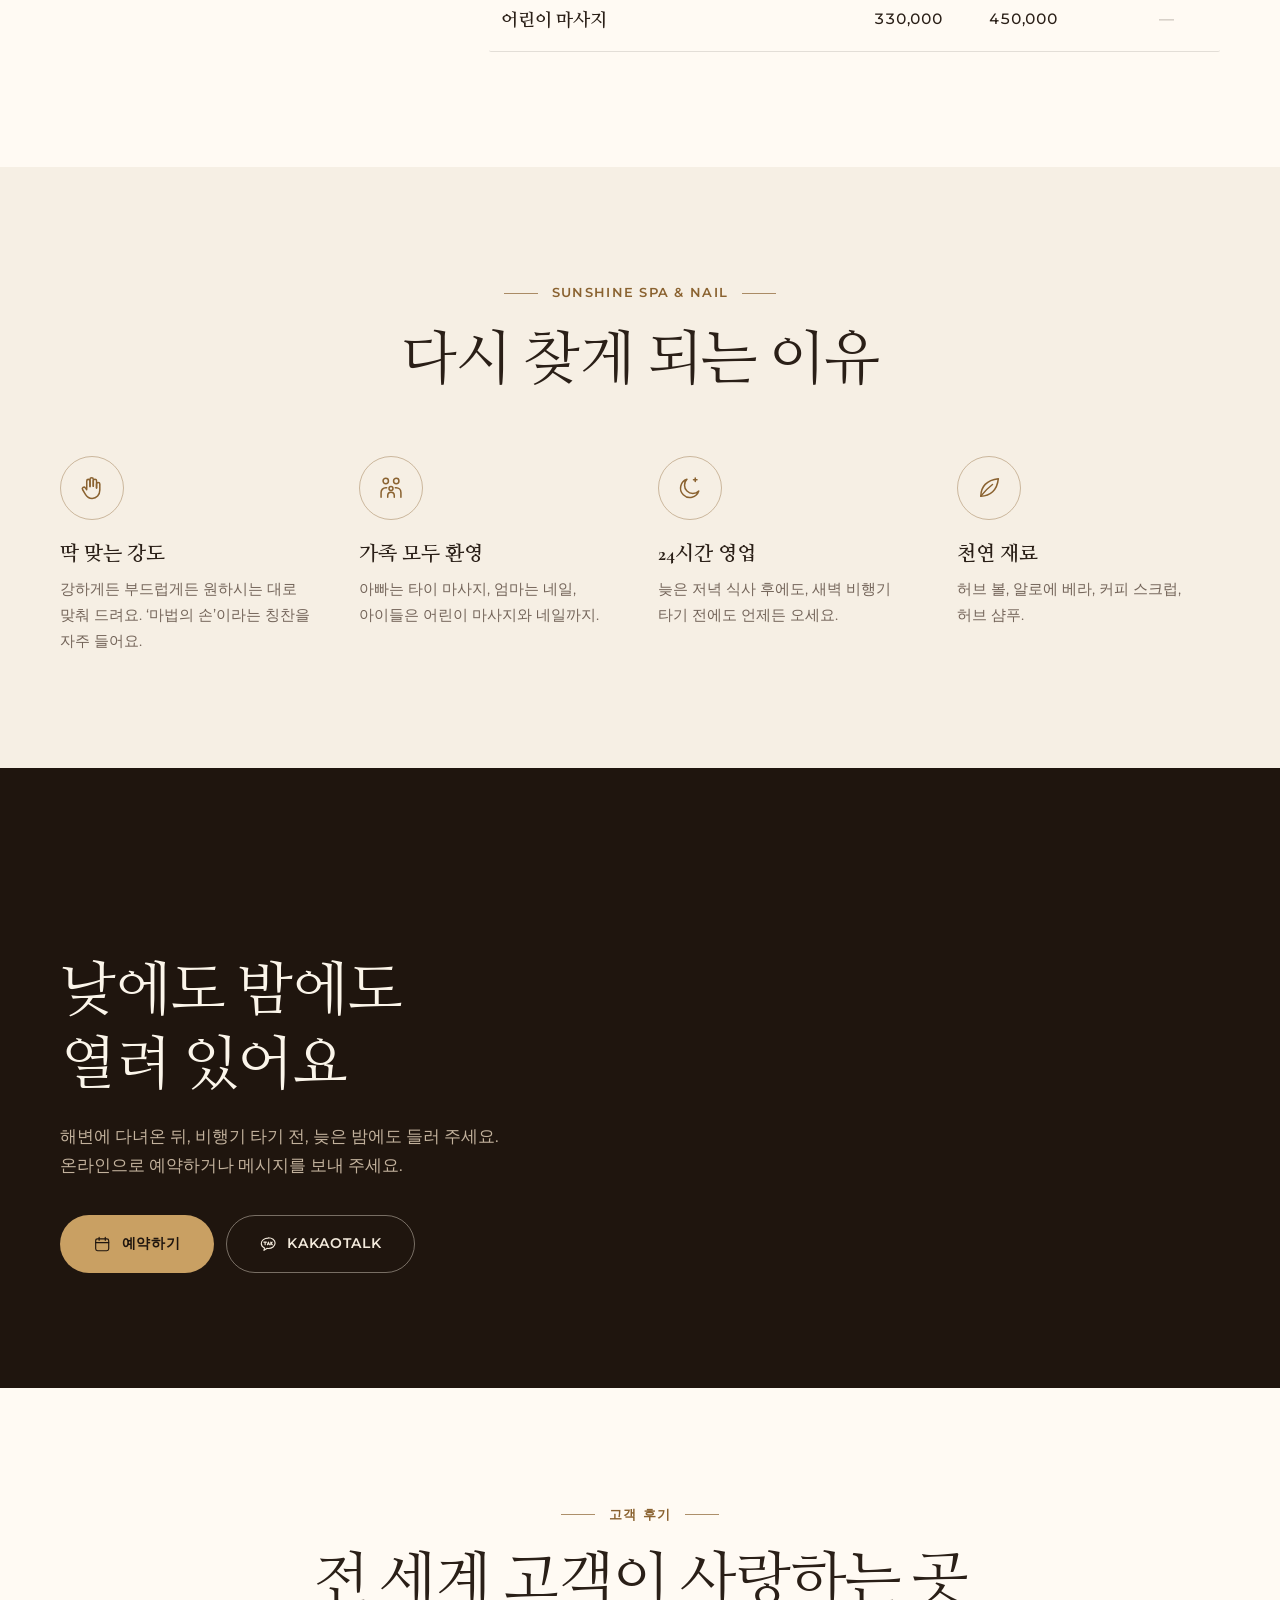
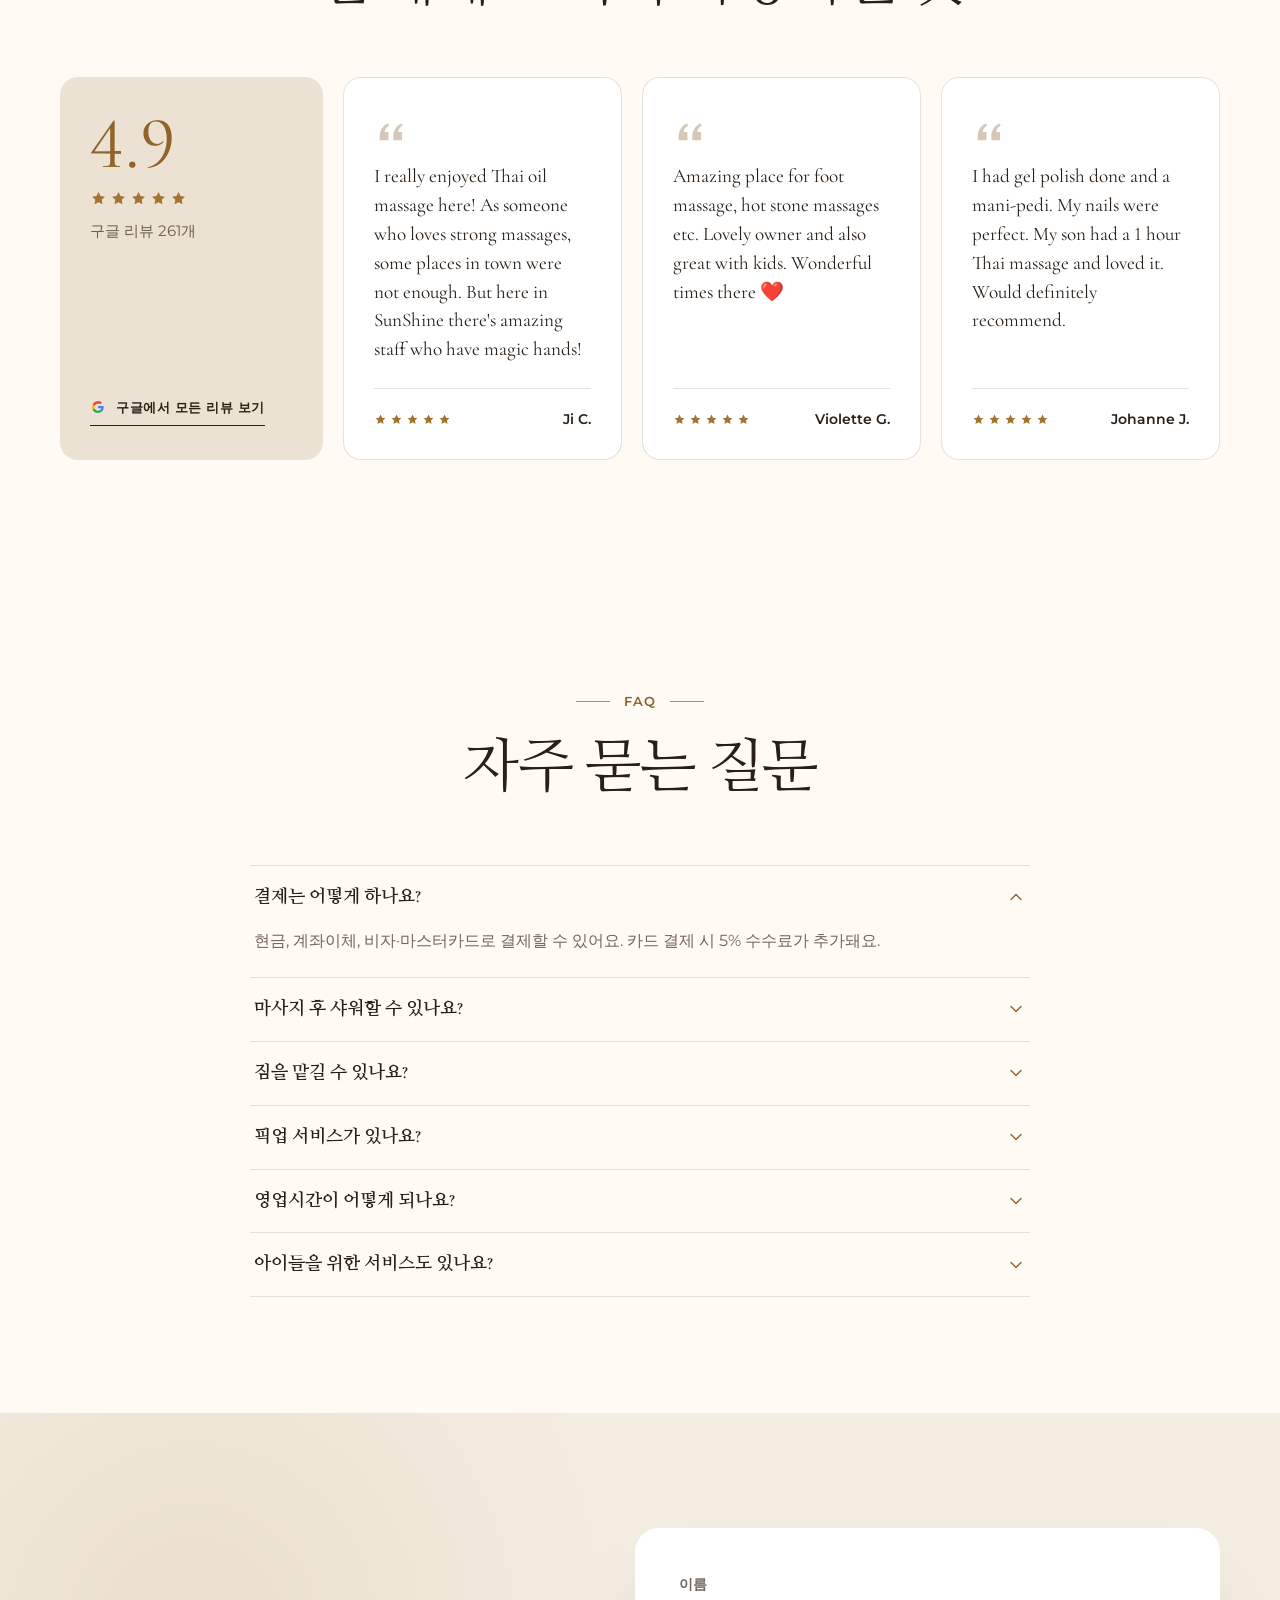
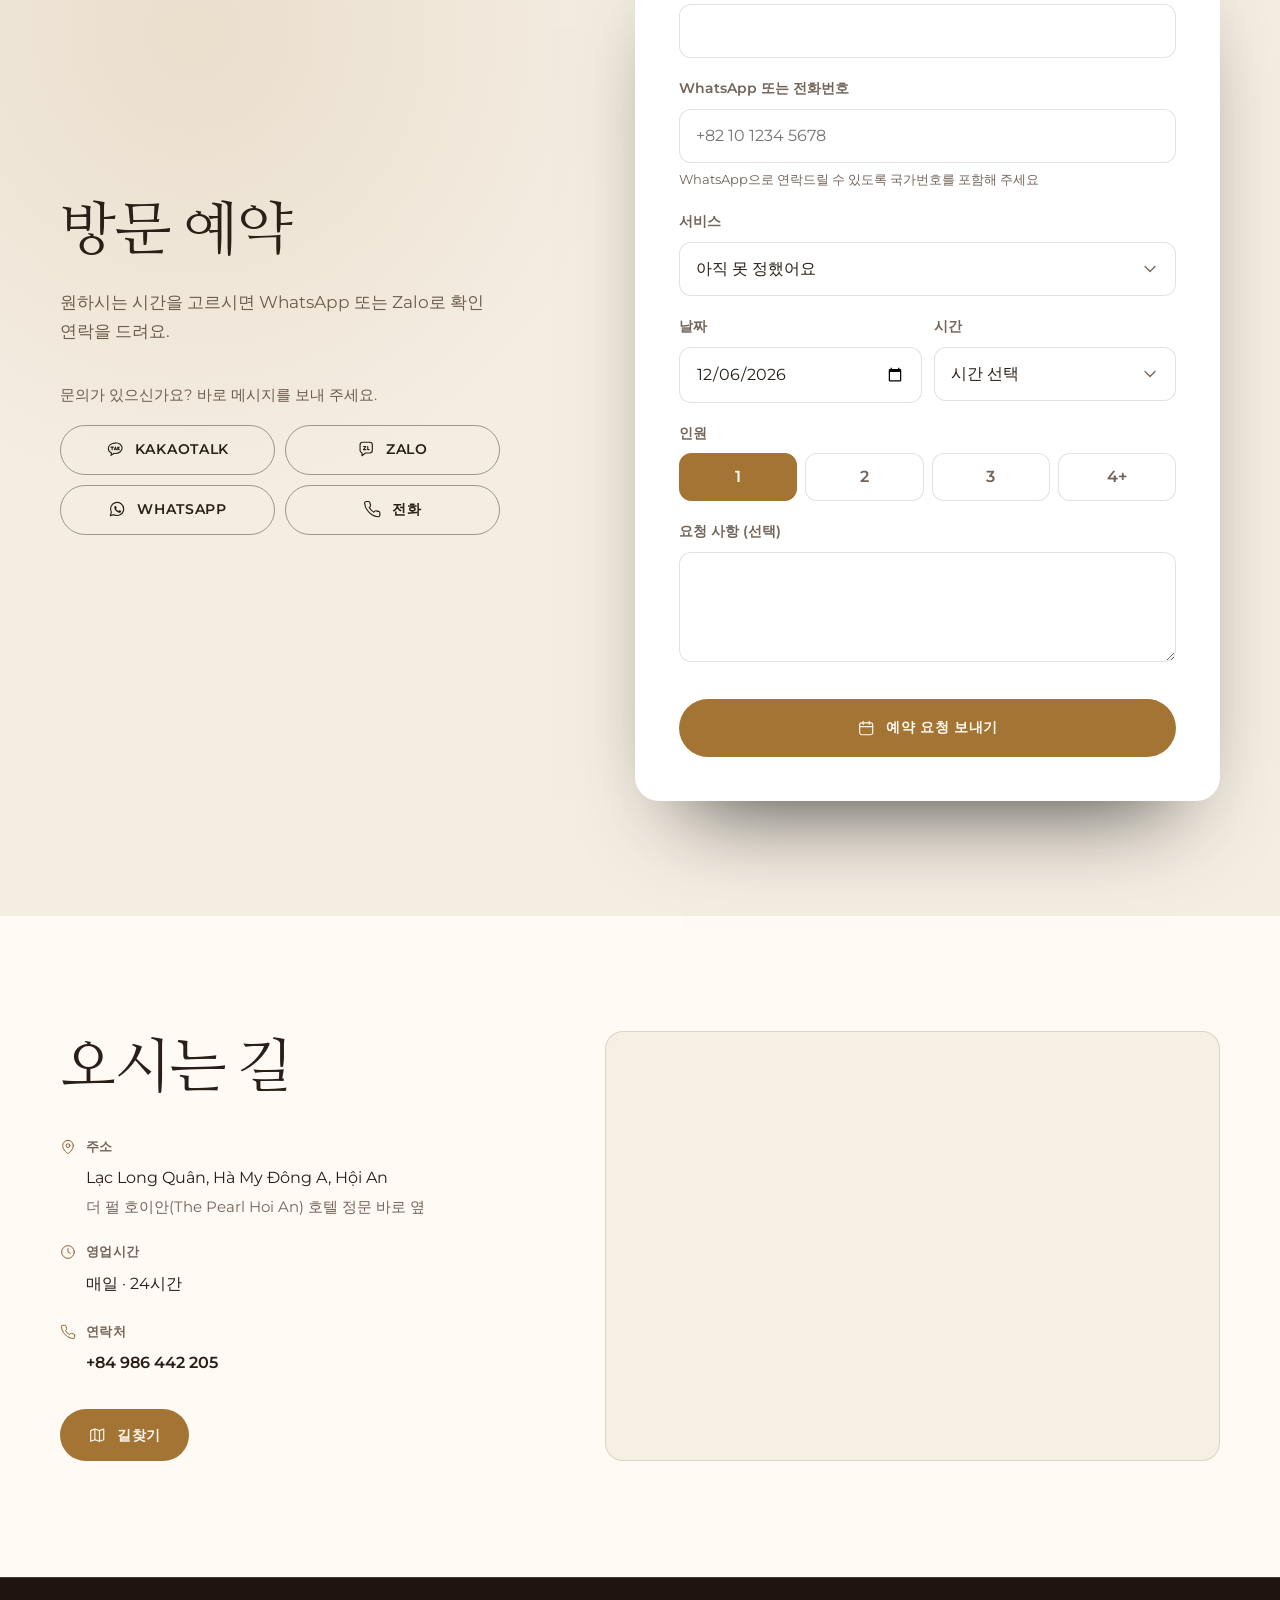
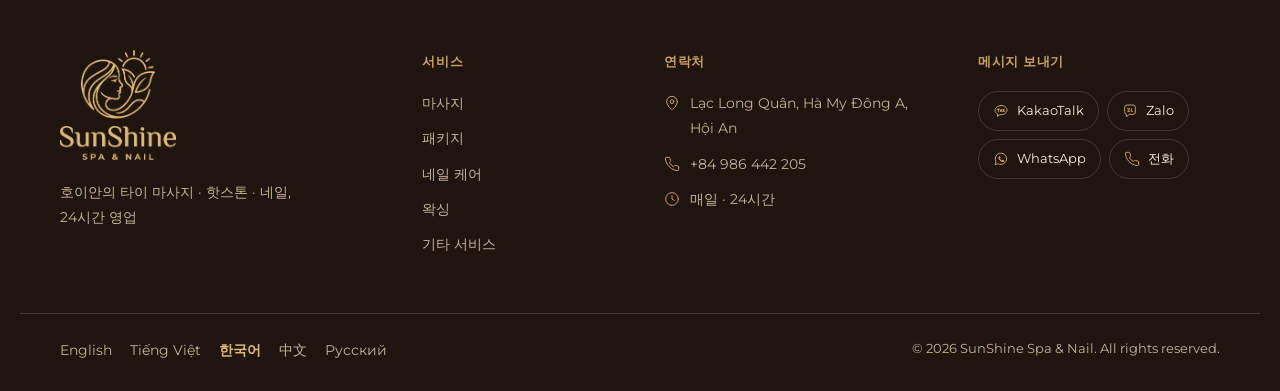
==== commit 3bc2c9f9: "Update sunshine-spa preview site Co-Authored-By: Claude Opus 5.5 <noreply@anthropic.com>" ====
--- a/ko/index.html
+++ b/ko/index.html
@@ -21,12 +21,12 @@
 <link rel="preconnect" href="https://fonts.googleapis.com">
 <link rel="preconnect" href="https://fonts.gstatic.com" crossorigin>
 <link rel="stylesheet" href="https://fonts.googleapis.com/css2?family=Cormorant+Garamond:ital,wght@0,400;0,500;0,600;1,400;1,500&amp;family=Montserrat:wght@400;500;600&amp;family=Nanum+Myeongjo:wght@400;700&amp;display=swap">
-<link rel="stylesheet" href="../assets/v3.css?v=b2fe4e2d">
+<link rel="stylesheet" href="../assets/v3.css?v=1851e4f0">
 <style>:root{ --wood:#f4ede2;--wood-2:#ece2d3;--wood-3:#e0d3bf;--wood-rgb:244,237,226;--cream:#fffaf3;--cream-2:#f6efe4;--paper:#ffffff;--on-dark:#2b2017;--on-dark-muted:#6e5d4e;--on-dark-rgb:43,32,23;--on-dark-head:#2b2017;--line-dark:rgba(43,32,23,.14);--gold:#a47434;--gold-hi:#8f6329;--gold-rgb:164,116,52;--btn-ink:#fffaf2;--gold-deep:#8a6230;--glow-rgb:214,168,98;--glow2-rgb:190,150,95;--slat-rgb:120,90,60 }</style>
 <script>document.documentElement.classList.add("js")</script>
 <link rel="preload" as="image" href="../img/hero-928.webp" imagesrcset="../img/hero-800.webp 800w, ../img/hero-928.webp 928w" imagesizes="(min-width: 960px) 40vw, 100vw">
 <script type="application/ld+json">{"@context": "https://schema.org", "@type": "DaySpa", "name": "SunShine Spa & Nail", "telephone": "+84986442205", "url": "https://romans7997.github.io/sunshine-spa/ko/", "address": {"@type": "PostalAddress", "streetAddress": "Lạc Long Quân, Hà My Đông A, Hội An", "addressLocality": "Hoi An", "addressCountry": "VN"}, "openingHoursSpecification": [{"@type": "OpeningHoursSpecification", "dayOfWeek": "Monday", "opens": "00:00", "closes": "24:00"}, {"@type": "OpeningHoursSpecification", "dayOfWeek": "Tuesday", "opens": "00:00", "closes": "24:00"}, {"@type": "OpeningHoursSpecification", "dayOfWeek": "Wednesday", "opens": "00:00", "closes": "24:00"}, {"@type": "OpeningHoursSpecification", "dayOfWeek": "Thursday", "opens": "00:00", "closes": "24:00"}, {"@type": "OpeningHoursSpecification", "dayOfWeek": "Friday", "opens": "00:00", "closes": "24:00"}, {"@type": "OpeningHoursSpecification", "dayOfWeek": "Saturday", "opens": "00:00", "closes": "24:00"}, {"@type": "OpeningHoursSpecification", "dayOfWeek": "Sunday", "opens": "00:00", "closes": "24:00"}], "sameAs": ["https://www.google.com/maps/place/?q=place_id:ChIJjfmBW60PQjERwZygsNHJV4o"], "priceRange": "₫₫", "image": "https://romans7997.github.io/sunshine-spa/img/hero-928.webp"}</script>
-<script type="application/ld+json">{"@context": "https://schema.org", "@type": "FAQPage", "mainEntity": [{"@type": "Question", "name": "결제는 어떻게 하나요?", "acceptedAnswer": {"@type": "Answer", "text": "현금, 계좌이체, 비자·마스터카드로 결제할 수 있어요. 카드 결제 시 5% 수수료가 추가돼요."}}, {"@type": "Question", "name": "마사지 후 샤워할 수 있나요?", "acceptedAnswer": {"@type": "Answer", "text": "네, 마사지 후 샤워하실 수 있어요."}}, {"@type": "Question", "name": "짐을 맡길 수 있나요?", "acceptedAnswer": {"@type": "Answer", "text": "네, 짐을 맡기고 관광하신 뒤 나중에 찾아가시면 돼요."}}, {"@type": "Question", "name": "픽업 서비스가 있나요?", "acceptedAnswer": {"@type": "Answer", "text": "네, 90분 마사지 이용 시 무료예요. 호이안 지역은 2인 이상, 다낭–호이안 편도는 2인 이상, 왕복은 5인 이상이에요. 하루 전, 늦어도 2시간 전까지 예약해 주세요."}}, {"@type": "Question", "name": "영업시간이 어떻게 되나요?", "acceptedAnswer": {"@type": "Answer", "text": "연중무휴 24시간 영업해요."}}, {"@type": "Question", "name": "아이들을 위한 서비스도 있나요?", "acceptedAnswer": {"@type": "Answer", "text": "네, 어린이 마사지와 어린이 네일이 있어서 가족 모두 함께 쉬실 수 있어요."}}]}</script>
+<script type="application/ld+json">{"@context": "https://schema.org", "@type": "FAQPage", "mainEntity": [{"@type": "Question", "name": "결제는 어떻게 하나요?", "acceptedAnswer": {"@type": "Answer", "text": "현금, 계좌이체, 비자·마스터카드로 결제할 수 있어요. 카드 결제 시 5% 수수료가 추가돼요."}}, {"@type": "Question", "name": "마사지 후 샤워할 수 있나요?", "acceptedAnswer": {"@type": "Answer", "text": "네, 마사지 후 샤워하실 수 있어요."}}, {"@type": "Question", "name": "짐을 맡길 수 있나요?", "acceptedAnswer": {"@type": "Answer", "text": "네, 짐을 맡기고 관광하신 뒤 나중에 찾아가시면 돼요."}}, {"@type": "Question", "name": "픽업 서비스가 있나요?", "acceptedAnswer": {"@type": "Answer", "text": "네, 근처 모든 호텔에서 무료 픽업·샌딩을 해 드려요. 90분 마사지를 받으시면 호이안 시내는 2인 이상, 다낭–호이안 편도는 2인 이상, 왕복은 5인 이상 무료로 픽업·샌딩해 드려요. 하루 전, 늦어도 2시간 전까지 예약해 주세요."}}, {"@type": "Question", "name": "영업시간이 어떻게 되나요?", "acceptedAnswer": {"@type": "Answer", "text": "연중무휴 24시간 영업해요."}}, {"@type": "Question", "name": "아이들을 위한 서비스도 있나요?", "acceptedAnswer": {"@type": "Answer", "text": "네, 어린이 마사지와 어린이 네일이 있어서 가족 모두 함께 쉬실 수 있어요."}}]}</script>
 </head>
 <body>
 <a class="skip" href="#main">본문으로 건너뛰기</a>
@@ -77,7 +77,7 @@
         <div class="intro-copy">
           <p class="eyebrow">소개</p>
           <h2><em>SunShine Spa &amp; Nail</em><span class="welcome-suffix">에 오신 것을 환영해요</span></h2>
-<p class="lead">안방 해변 가는 길에 있는 친절한 스파 &amp; 네일숍이에요. 강한 마사지를 좋아하는 손님들은 테라피스트의 손이 마법 같다고 해요. 가족 단위 손님도 많아요. 아빠는 타이 마사지, 엄마는 매니 · 페디를 받고, 아이들도 반갑게 맞아 드려요. 24시간 영업해요.</p>          <a class="link-arrow" href="#services"><span>가격 보기</span><svg class="ic" viewBox="0 0 24 24" aria-hidden="true" focusable="false"><path d="M5 12h14M13 6l6 6-6 6"/></svg></a>
+<p class="lead">SunShine Spa는 더 펄 호이안(The Pearl Hoi An) 호텔 정문 바로 옆에 있어요. 호텔 로비에서 걸어서 3분, 윈덤 로열(Wyndham Royal) 호텔에서 걸어서 5분 정도예요. 호이안 올드타운까지는 약 5km예요. 근처 모든 호텔에서 무료 픽업·샌딩을 해 드려요.</p><p class="lead">강한 마사지를 좋아하는 손님들은 테라피스트의 손이 마법 같다고 해요. 가족 단위 손님도 많아요. 아빠는 타이 마사지, 엄마는 매니 · 페디를 받고, 아이들도 반갑게 맞아 드려요. 24시간 영업해요.</p>          <a class="link-arrow" href="#services"><span>가격 보기</span><svg class="ic" viewBox="0 0 24 24" aria-hidden="true" focusable="false"><path d="M5 12h14M13 6l6 6-6 6"/></svg></a>
         </div>
         <div class="intro-media"><img src="../img/about-1040.webp" srcset="../img/about-800.webp 800w, ../img/about-1040.webp 1040w" sizes="(min-width: 960px) 42vw, 100vw" alt="" width="1040" height="470" loading="lazy" decoding="async" style="object-position:50% 50%"></div>
       </div>
@@ -488,7 +488,7 @@
 <details class="faq-item" open><summary><span>결제는 어떻게 하나요?</span><svg class="ic chev" viewBox="0 0 24 24" aria-hidden="true" focusable="false"><path d="M6 9l6 6 6-6"/></svg></summary><p>현금, 계좌이체, 비자·마스터카드로 결제할 수 있어요. 카드 결제 시 5% 수수료가 추가돼요.</p></details>
 <details class="faq-item"><summary><span>마사지 후 샤워할 수 있나요?</span><svg class="ic chev" viewBox="0 0 24 24" aria-hidden="true" focusable="false"><path d="M6 9l6 6 6-6"/></svg></summary><p>네, 마사지 후 샤워하실 수 있어요.</p></details>
 <details class="faq-item"><summary><span>짐을 맡길 수 있나요?</span><svg class="ic chev" viewBox="0 0 24 24" aria-hidden="true" focusable="false"><path d="M6 9l6 6 6-6"/></svg></summary><p>네, 짐을 맡기고 관광하신 뒤 나중에 찾아가시면 돼요.</p></details>
-<details class="faq-item"><summary><span>픽업 서비스가 있나요?</span><svg class="ic chev" viewBox="0 0 24 24" aria-hidden="true" focusable="false"><path d="M6 9l6 6 6-6"/></svg></summary><p>네, 90분 마사지 이용 시 무료예요. 호이안 지역은 2인 이상, 다낭–호이안 편도는 2인 이상, 왕복은 5인 이상이에요. 하루 전, 늦어도 2시간 전까지 예약해 주세요.</p></details>
+<details class="faq-item"><summary><span>픽업 서비스가 있나요?</span><svg class="ic chev" viewBox="0 0 24 24" aria-hidden="true" focusable="false"><path d="M6 9l6 6 6-6"/></svg></summary><p>네, 근처 모든 호텔에서 무료 픽업·샌딩을 해 드려요. 90분 마사지를 받으시면 호이안 시내는 2인 이상, 다낭–호이안 편도는 2인 이상, 왕복은 5인 이상 무료로 픽업·샌딩해 드려요. 하루 전, 늦어도 2시간 전까지 예약해 주세요.</p></details>
 <details class="faq-item"><summary><span>영업시간이 어떻게 되나요?</span><svg class="ic chev" viewBox="0 0 24 24" aria-hidden="true" focusable="false"><path d="M6 9l6 6 6-6"/></svg></summary><p>연중무휴 24시간 영업해요.</p></details>
 <details class="faq-item"><summary><span>아이들을 위한 서비스도 있나요?</span><svg class="ic chev" viewBox="0 0 24 24" aria-hidden="true" focusable="false"><path d="M6 9l6 6 6-6"/></svg></summary><p>네, 어린이 마사지와 어린이 네일이 있어서 가족 모두 함께 쉬실 수 있어요.</p></details>
       </div>
@@ -635,7 +635,7 @@
       <div class="visit-info">
         <h2>오시는 길</h2>
         <dl class="visit-list">
-          <div><dt><svg class="ic" viewBox="0 0 24 24" aria-hidden="true" focusable="false"><path d="M20 10c0 6.5-8 12-8 12s-8-5.5-8-12a8 8 0 0 1 16 0z"/><circle cx="12" cy="10" r="2.8"/></svg>주소</dt><dd>Lạc Long Quân, Hà My Đông A, Hội An</dd></div>
+          <div><dt><svg class="ic" viewBox="0 0 24 24" aria-hidden="true" focusable="false"><path d="M20 10c0 6.5-8 12-8 12s-8-5.5-8-12a8 8 0 0 1 16 0z"/><circle cx="12" cy="10" r="2.8"/></svg>주소</dt><dd>Lạc Long Quân, Hà My Đông A, Hội An<span class="dd-note">더 펄 호이안(The Pearl Hoi An) 호텔 정문 바로 옆</span></dd></div>
           <div><dt><svg class="ic" viewBox="0 0 24 24" aria-hidden="true" focusable="false"><circle cx="12" cy="12" r="9.5"/><path d="M12 6.8V12l3.4 2"/></svg>영업시간</dt><dd><span class="hours-row" data-day="all">매일 · 24시간</span></dd></div>
           <div><dt><svg class="ic" viewBox="0 0 24 24" aria-hidden="true" focusable="false"><path d="M22 16.9v3a2 2 0 0 1-2.2 2 19.8 19.8 0 0 1-8.6-3.1 19.5 19.5 0 0 1-6-6A19.8 19.8 0 0 1 2.1 4.2 2 2 0 0 1 4.1 2h3a2 2 0 0 1 2 1.7c.1 1 .4 1.9.7 2.8a2 2 0 0 1-.5 2.1L8.1 9.9a16 16 0 0 0 6 6l1.3-1.3a2 2 0 0 1 2.1-.4c.9.3 1.8.6 2.8.7a2 2 0 0 1 1.7 2z"/></svg>연락처</dt><dd><a href="tel:+84986442205">+84 986 442 205</a></dd></div>
         </dl>
--- a/assets/v3.css
+++ b/assets/v3.css
@@ -705,3 +705,6 @@
 @media (max-width:959px){.fchat{bottom:calc(16px + env(safe-area-inset-bottom));transition:bottom .3s ease}.actionbar.show~.fchat{bottom:calc(84px + env(safe-area-inset-bottom))}}
 
 .area-photo img{width:100%;height:100%;min-height:340px;object-fit:cover}
+
+.dd-note{display:block;margin-top:4px;color:var(--muted);font-size:.92em;line-height:1.5}
+.intro-copy .lead+.lead{margin-top:1.1em}
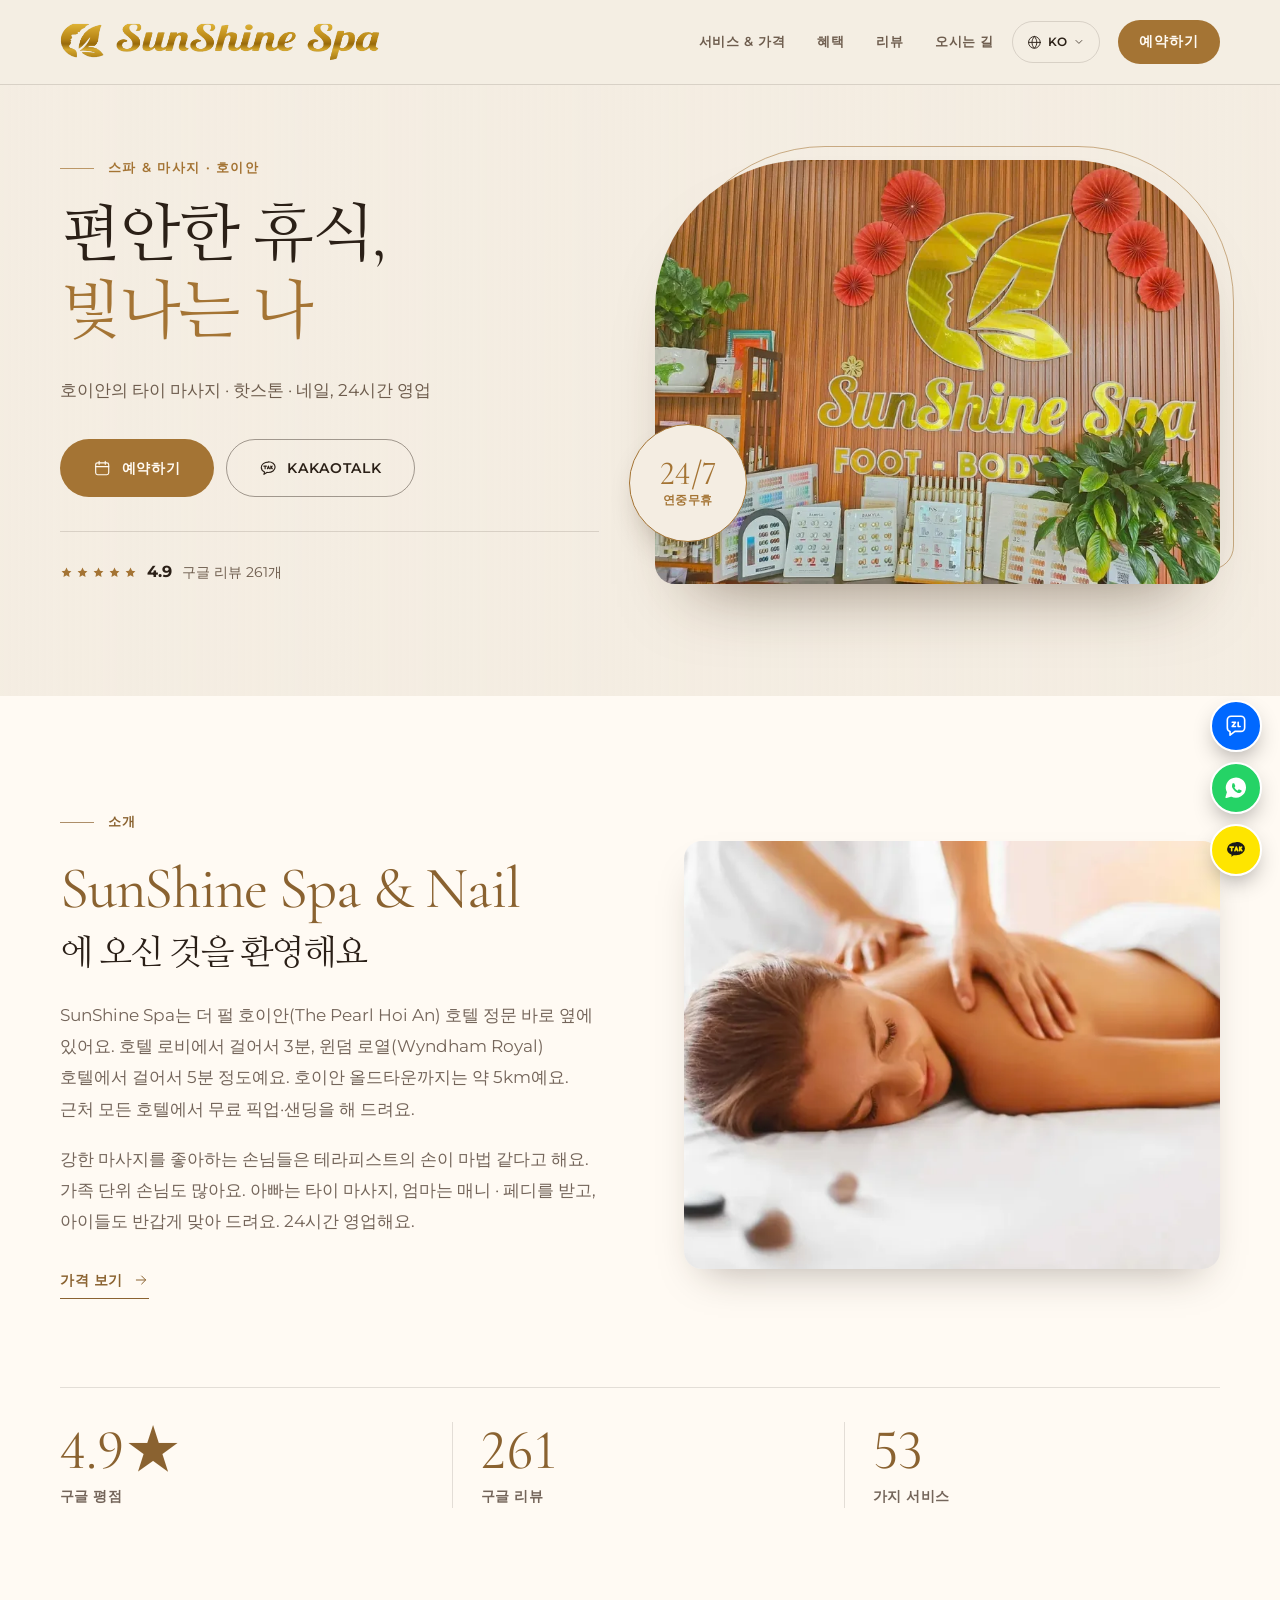
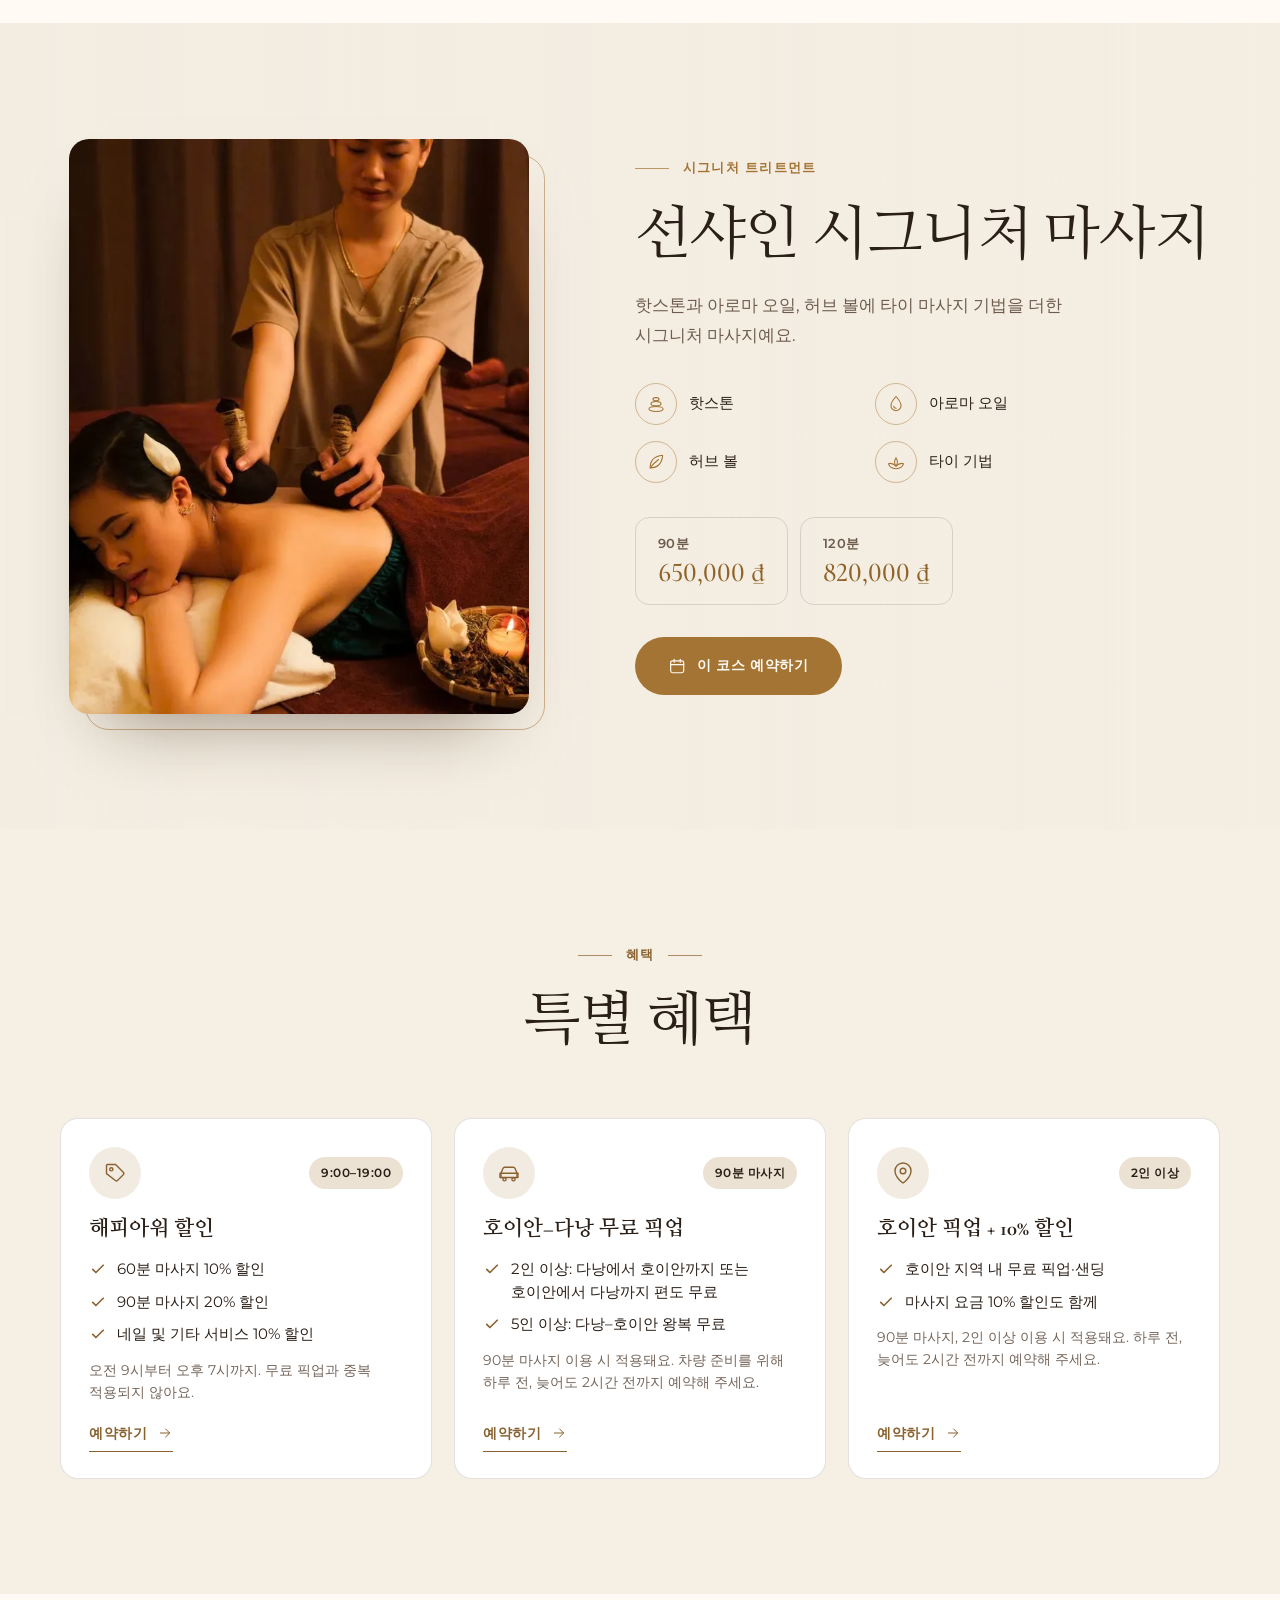
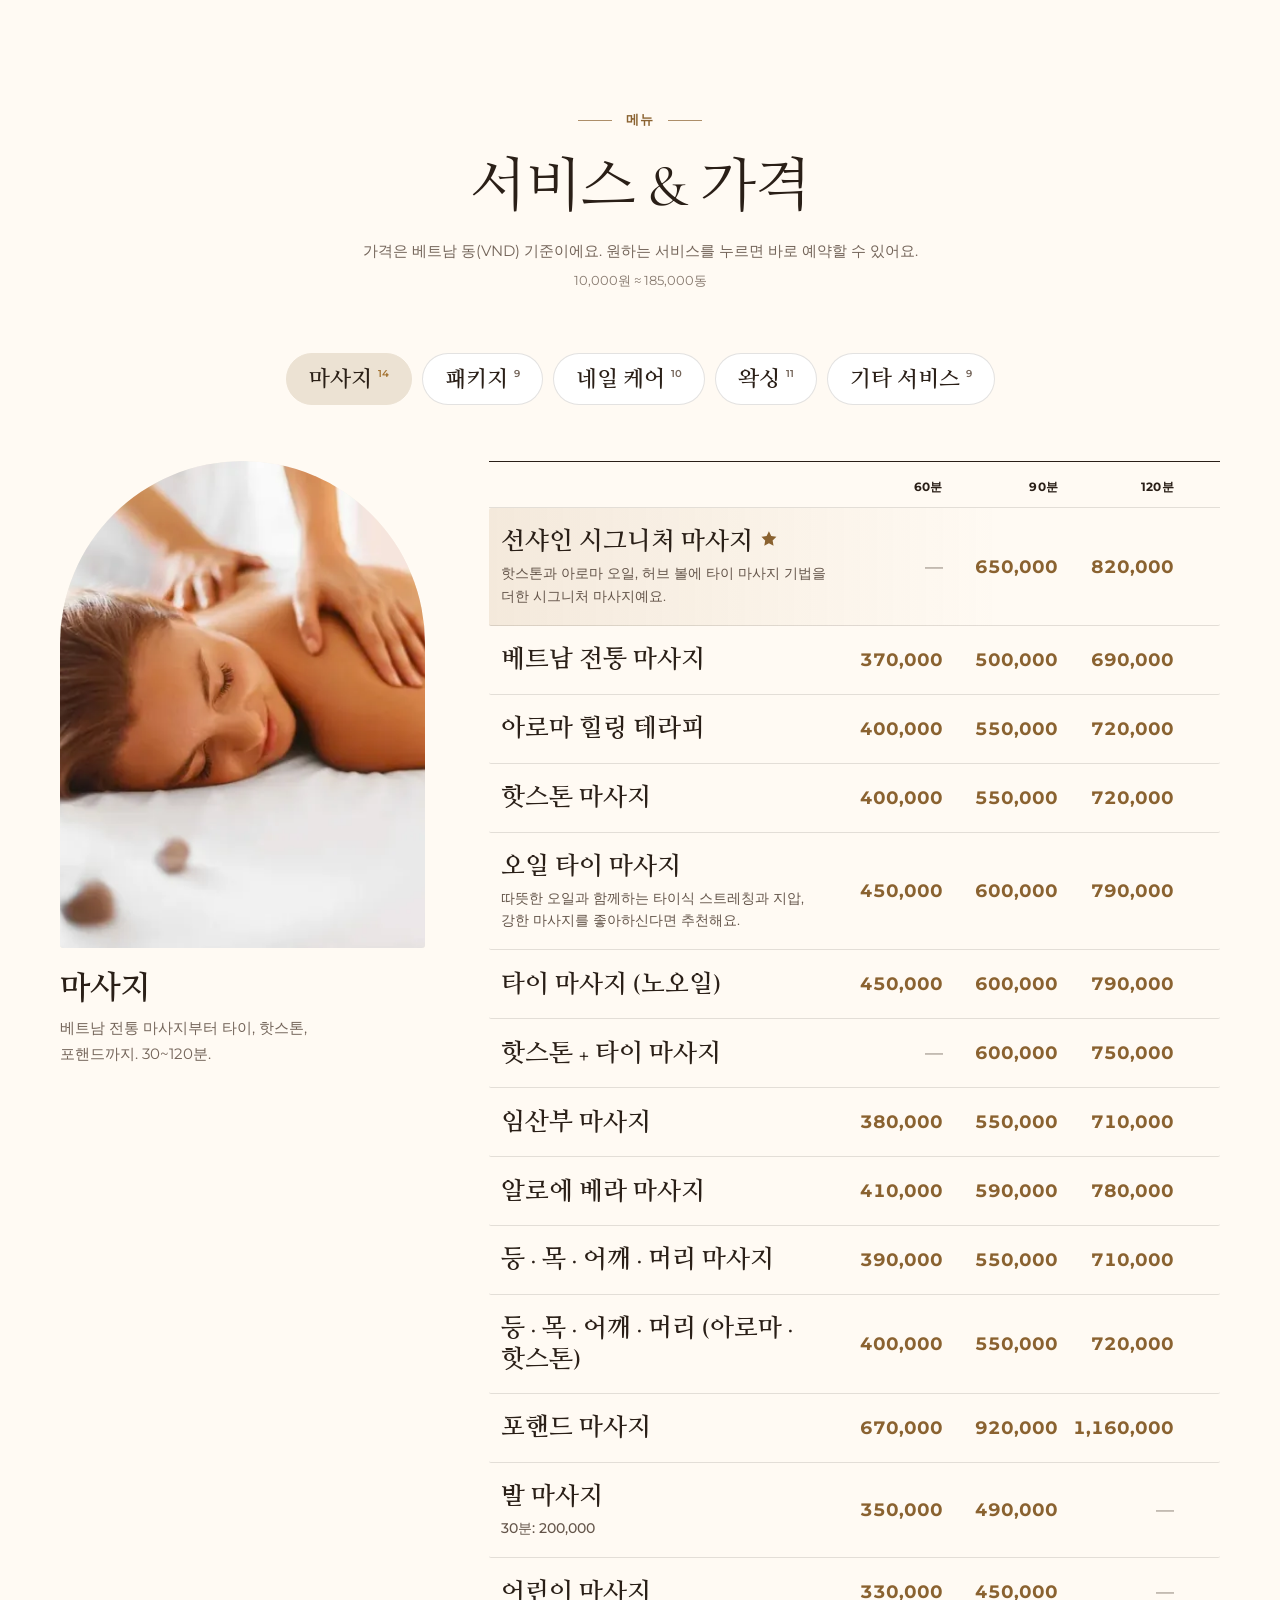
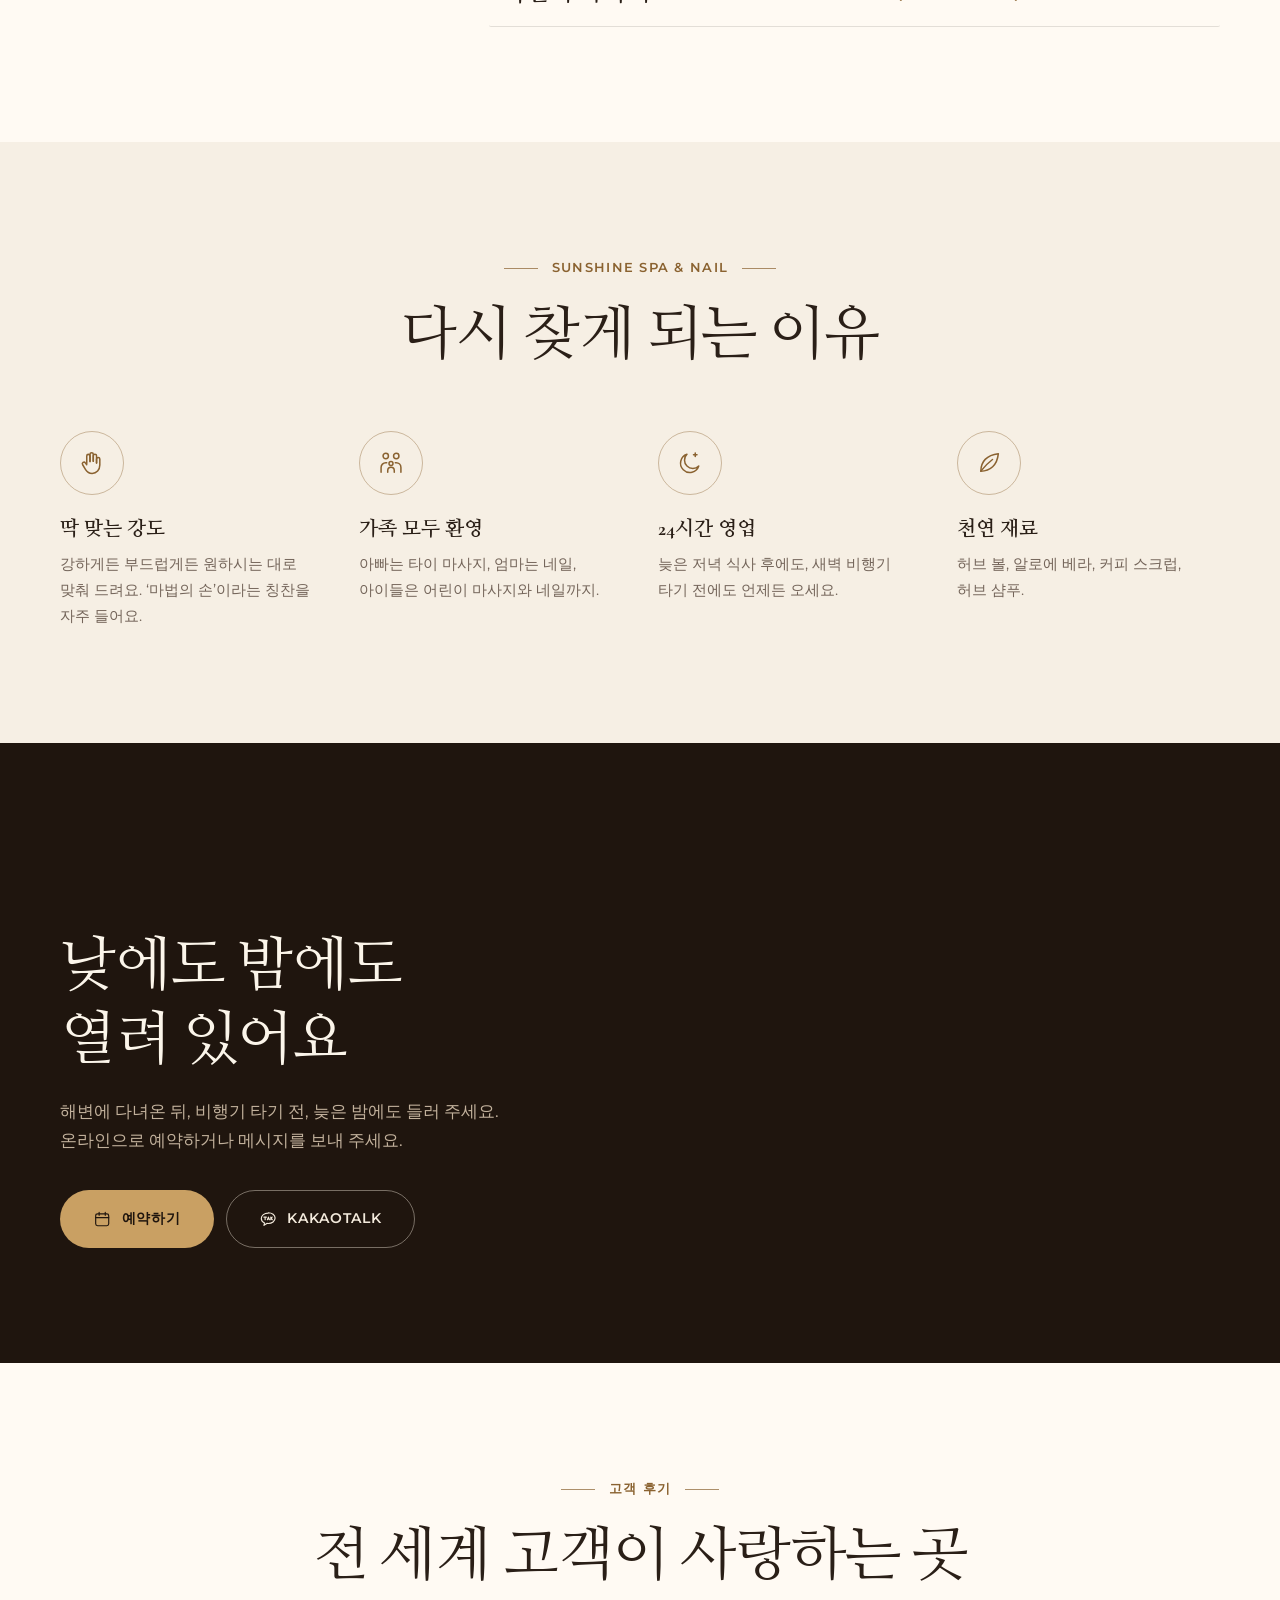
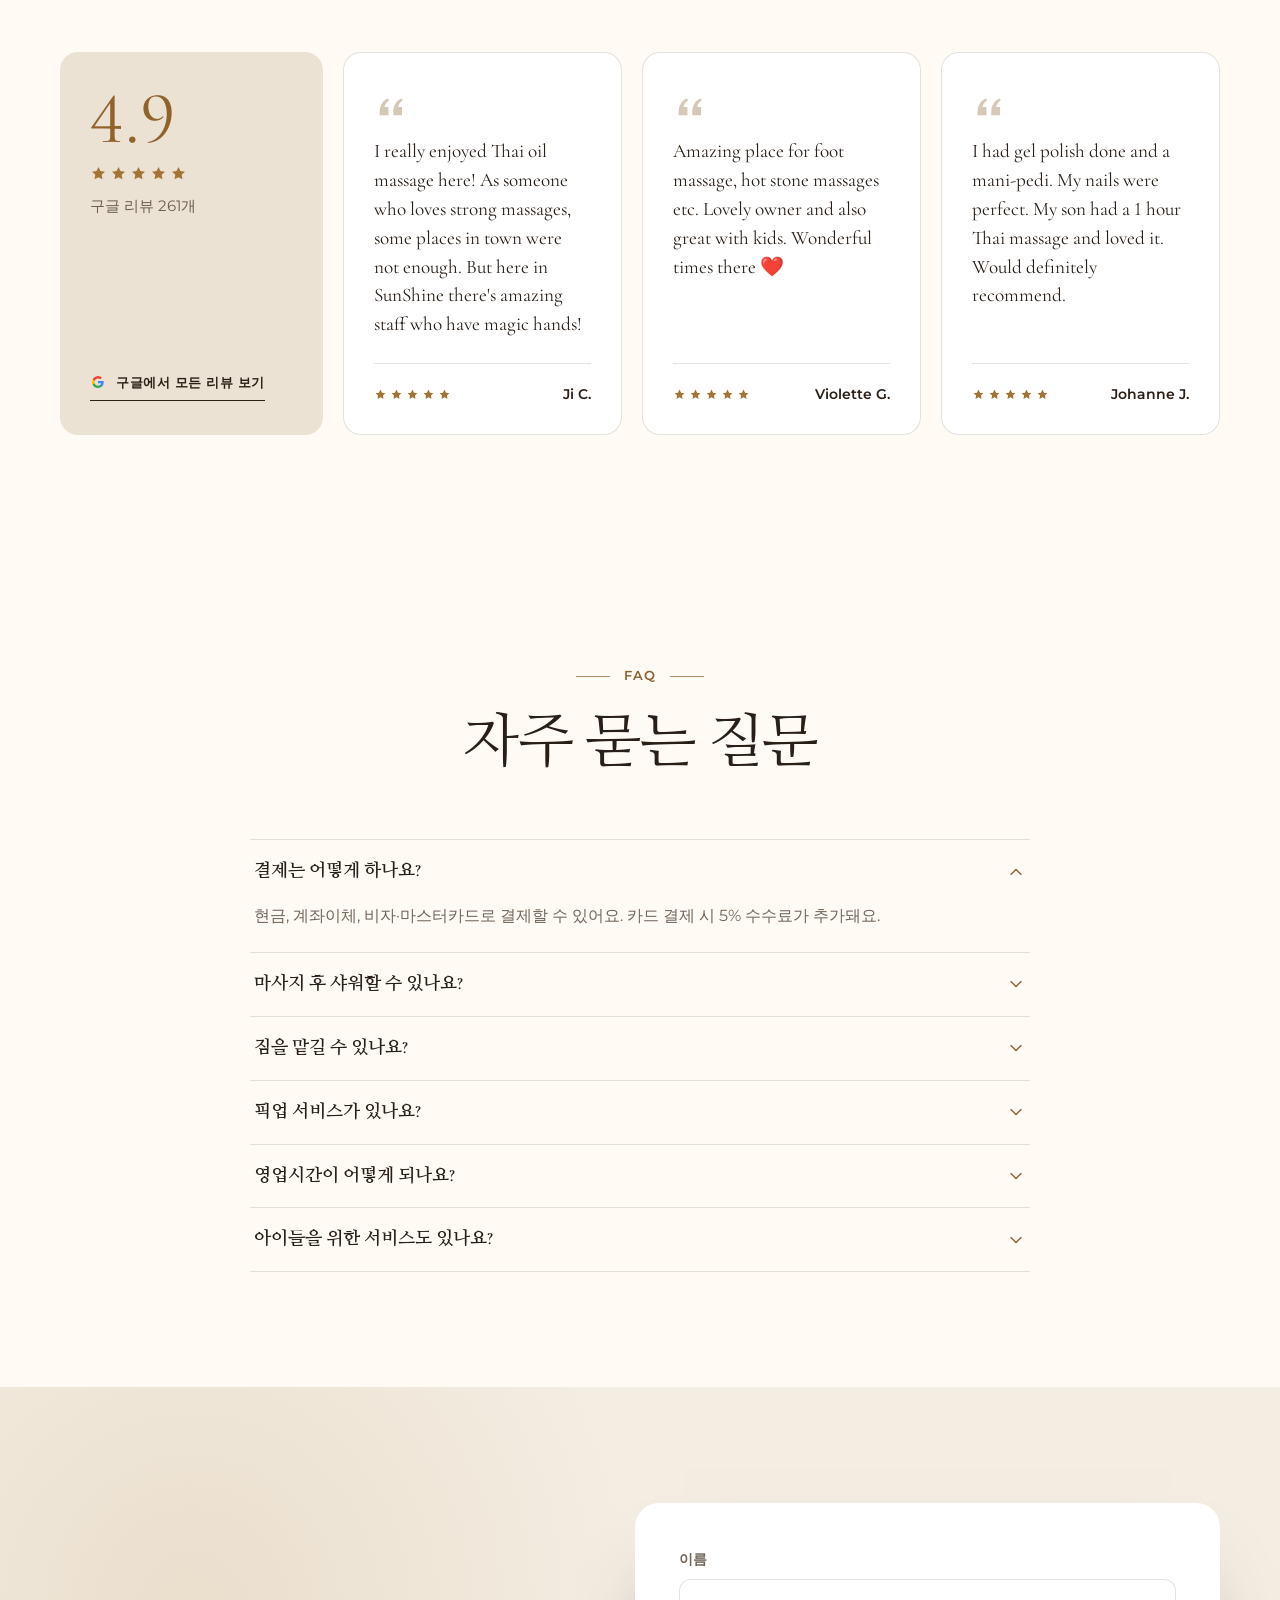
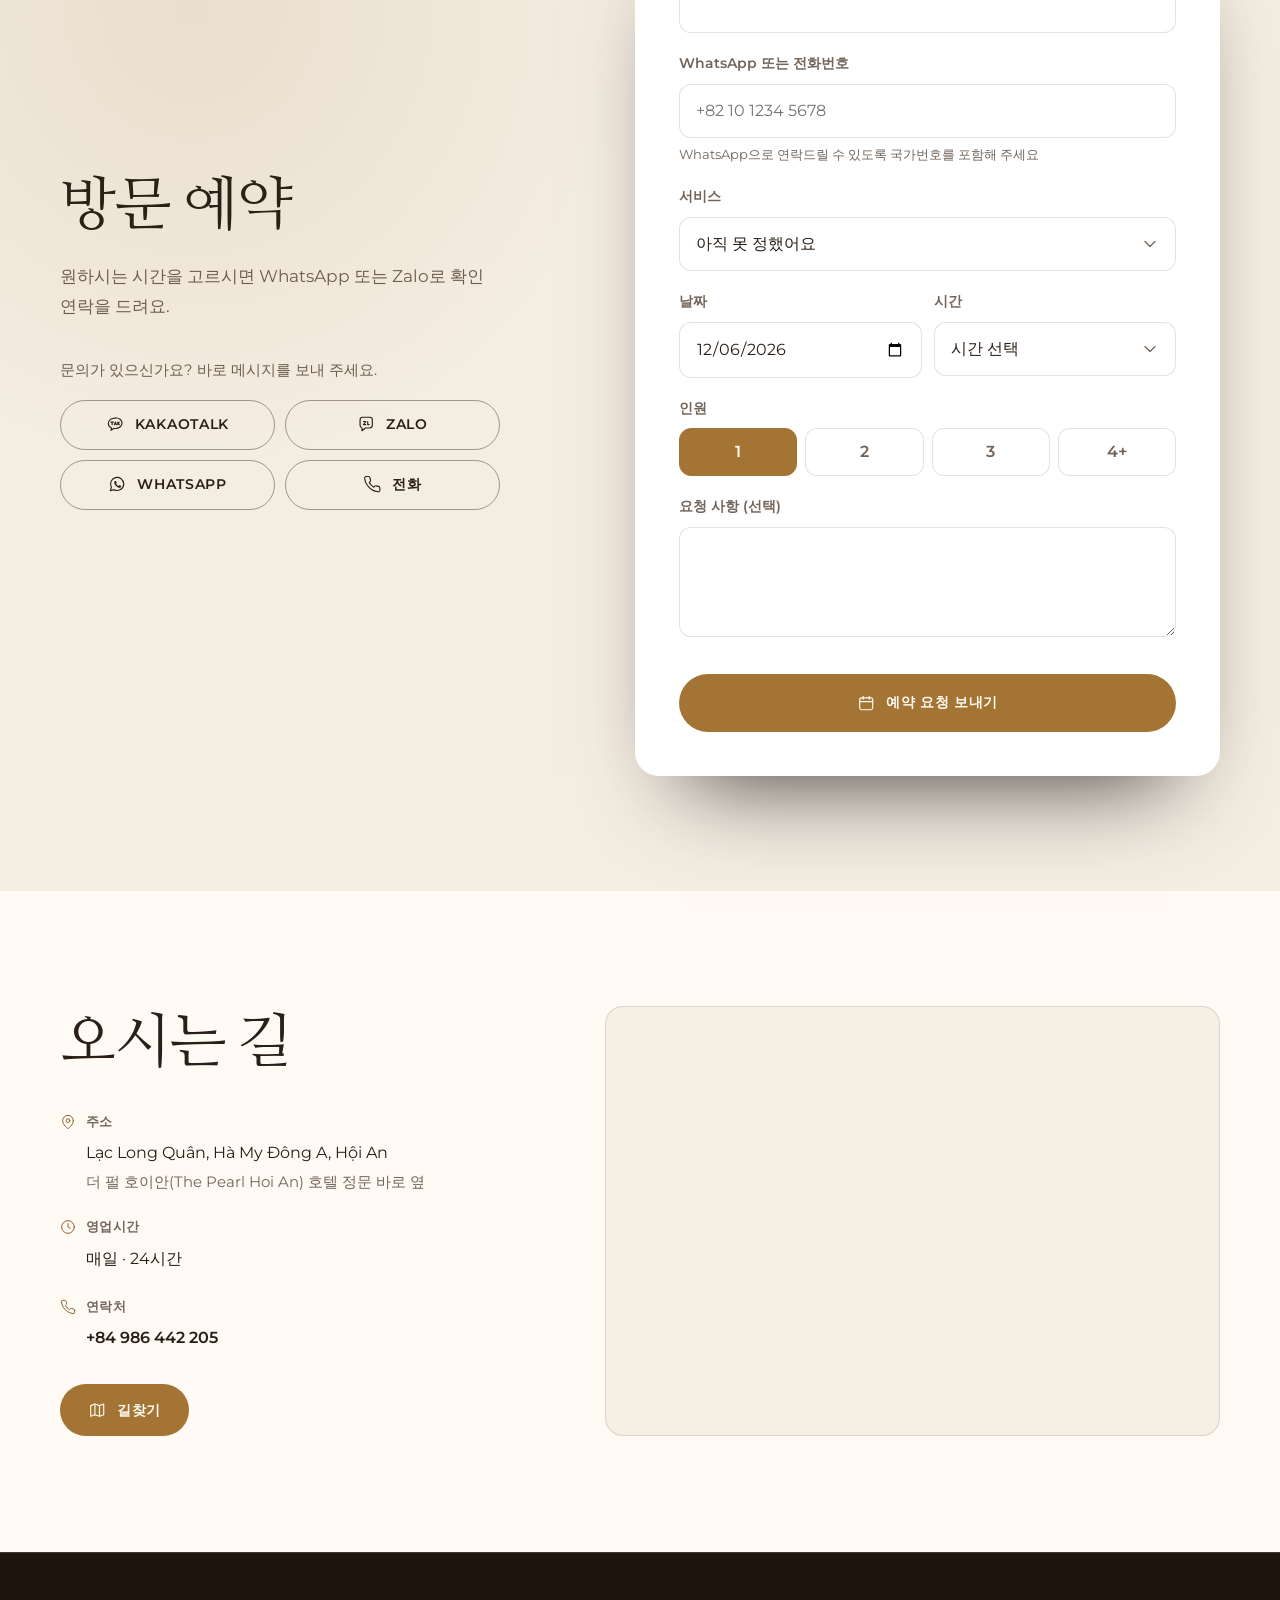
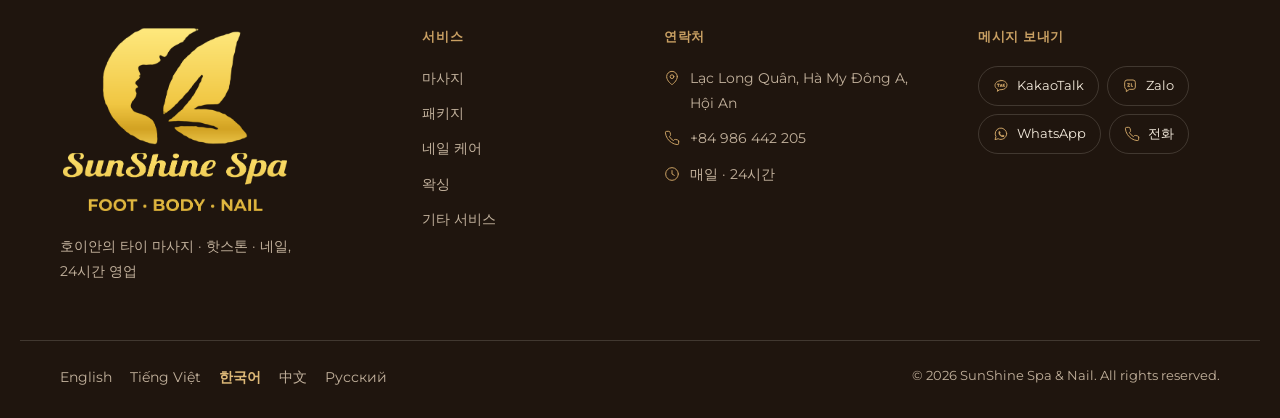
==== commit 82eb00b0: "Update sunshine-spa preview site Co-Authored-By: Claude Opus 5.5 <noreply@anthropic.com>" ====
--- a/ko/index.html
+++ b/ko/index.html
@@ -1,5 +1,5 @@
 <!doctype html>
-<html lang="ko" class="v3 bg-palm t-light">
+<html lang="ko" class="v3 bg-palm t-light t-sunshine">
 <head>
 <meta charset="utf-8">
 <meta name="viewport" content="width=device-width, initial-scale=1, viewport-fit=cover">
@@ -21,11 +21,11 @@
 <link rel="preconnect" href="https://fonts.googleapis.com">
 <link rel="preconnect" href="https://fonts.gstatic.com" crossorigin>
 <link rel="stylesheet" href="https://fonts.googleapis.com/css2?family=Cormorant+Garamond:ital,wght@0,400;0,500;0,600;1,400;1,500&amp;family=Montserrat:wght@400;500;600&amp;family=Nanum+Myeongjo:wght@400;700&amp;display=swap">
-<link rel="stylesheet" href="../assets/v3.css?v=1851e4f0">
+<link rel="stylesheet" href="../assets/v3.css?v=638e7c58">
 <style>:root{ --wood:#f4ede2;--wood-2:#ece2d3;--wood-3:#e0d3bf;--wood-rgb:244,237,226;--cream:#fffaf3;--cream-2:#f6efe4;--paper:#ffffff;--on-dark:#2b2017;--on-dark-muted:#6e5d4e;--on-dark-rgb:43,32,23;--on-dark-head:#2b2017;--line-dark:rgba(43,32,23,.14);--gold:#a47434;--gold-hi:#8f6329;--gold-rgb:164,116,52;--btn-ink:#fffaf2;--gold-deep:#8a6230;--glow-rgb:214,168,98;--glow2-rgb:190,150,95;--slat-rgb:120,90,60 }</style>
 <script>document.documentElement.classList.add("js")</script>
-<link rel="preload" as="image" href="../img/hero-928.webp" imagesrcset="../img/hero-800.webp 800w, ../img/hero-928.webp 928w" imagesizes="(min-width: 960px) 40vw, 100vw">
-<script type="application/ld+json">{"@context": "https://schema.org", "@type": "DaySpa", "name": "SunShine Spa & Nail", "telephone": "+84986442205", "url": "https://romans7997.github.io/sunshine-spa/ko/", "address": {"@type": "PostalAddress", "streetAddress": "Lạc Long Quân, Hà My Đông A, Hội An", "addressLocality": "Hoi An", "addressCountry": "VN"}, "openingHoursSpecification": [{"@type": "OpeningHoursSpecification", "dayOfWeek": "Monday", "opens": "00:00", "closes": "24:00"}, {"@type": "OpeningHoursSpecification", "dayOfWeek": "Tuesday", "opens": "00:00", "closes": "24:00"}, {"@type": "OpeningHoursSpecification", "dayOfWeek": "Wednesday", "opens": "00:00", "closes": "24:00"}, {"@type": "OpeningHoursSpecification", "dayOfWeek": "Thursday", "opens": "00:00", "closes": "24:00"}, {"@type": "OpeningHoursSpecification", "dayOfWeek": "Friday", "opens": "00:00", "closes": "24:00"}, {"@type": "OpeningHoursSpecification", "dayOfWeek": "Saturday", "opens": "00:00", "closes": "24:00"}, {"@type": "OpeningHoursSpecification", "dayOfWeek": "Sunday", "opens": "00:00", "closes": "24:00"}], "sameAs": ["https://www.google.com/maps/place/?q=place_id:ChIJjfmBW60PQjERwZygsNHJV4o"], "priceRange": "₫₫", "image": "https://romans7997.github.io/sunshine-spa/img/hero-928.webp"}</script>
+<link rel="preload" as="image" href="../img/hero-1280.webp" imagesrcset="../img/hero-800.webp 800w, ../img/hero-1280.webp 1280w" imagesizes="(min-width: 960px) 40vw, 100vw">
+<script type="application/ld+json">{"@context": "https://schema.org", "@type": "DaySpa", "name": "SunShine Spa & Nail", "telephone": "+84986442205", "url": "https://romans7997.github.io/sunshine-spa/ko/", "address": {"@type": "PostalAddress", "streetAddress": "Lạc Long Quân, Hà My Đông A, Hội An", "addressLocality": "Hoi An", "addressCountry": "VN"}, "openingHoursSpecification": [{"@type": "OpeningHoursSpecification", "dayOfWeek": "Monday", "opens": "00:00", "closes": "24:00"}, {"@type": "OpeningHoursSpecification", "dayOfWeek": "Tuesday", "opens": "00:00", "closes": "24:00"}, {"@type": "OpeningHoursSpecification", "dayOfWeek": "Wednesday", "opens": "00:00", "closes": "24:00"}, {"@type": "OpeningHoursSpecification", "dayOfWeek": "Thursday", "opens": "00:00", "closes": "24:00"}, {"@type": "OpeningHoursSpecification", "dayOfWeek": "Friday", "opens": "00:00", "closes": "24:00"}, {"@type": "OpeningHoursSpecification", "dayOfWeek": "Saturday", "opens": "00:00", "closes": "24:00"}, {"@type": "OpeningHoursSpecification", "dayOfWeek": "Sunday", "opens": "00:00", "closes": "24:00"}], "sameAs": ["https://www.google.com/maps/place/?q=place_id:ChIJjfmBW60PQjERwZygsNHJV4o"], "priceRange": "₫₫", "image": "https://romans7997.github.io/sunshine-spa/img/hero-1280.webp"}</script>
 <script type="application/ld+json">{"@context": "https://schema.org", "@type": "FAQPage", "mainEntity": [{"@type": "Question", "name": "결제는 어떻게 하나요?", "acceptedAnswer": {"@type": "Answer", "text": "현금, 계좌이체, 비자·마스터카드로 결제할 수 있어요. 카드 결제 시 5% 수수료가 추가돼요."}}, {"@type": "Question", "name": "마사지 후 샤워할 수 있나요?", "acceptedAnswer": {"@type": "Answer", "text": "네, 마사지 후 샤워하실 수 있어요."}}, {"@type": "Question", "name": "짐을 맡길 수 있나요?", "acceptedAnswer": {"@type": "Answer", "text": "네, 짐을 맡기고 관광하신 뒤 나중에 찾아가시면 돼요."}}, {"@type": "Question", "name": "픽업 서비스가 있나요?", "acceptedAnswer": {"@type": "Answer", "text": "네, 근처 모든 호텔에서 무료 픽업·샌딩을 해 드려요. 90분 마사지를 받으시면 호이안 시내는 2인 이상, 다낭–호이안 편도는 2인 이상, 왕복은 5인 이상 무료로 픽업·샌딩해 드려요. 하루 전, 늦어도 2시간 전까지 예약해 주세요."}}, {"@type": "Question", "name": "영업시간이 어떻게 되나요?", "acceptedAnswer": {"@type": "Answer", "text": "연중무휴 24시간 영업해요."}}, {"@type": "Question", "name": "아이들을 위한 서비스도 있나요?", "acceptedAnswer": {"@type": "Answer", "text": "네, 어린이 마사지와 어린이 네일이 있어서 가족 모두 함께 쉬실 수 있어요."}}]}</script>
 </head>
 <body>
@@ -33,7 +33,7 @@
 
 <header class="nav" id="top">
   <div class="wrap nav-inner">
-    <a class="logo" href="#top" aria-label="SunShine Spa &amp; Nail"><img class="logo-img" src="../logo-wide.png" alt="SunShine Spa &amp; Nail" width="1046" height="300"></a>
+    <a class="logo" href="#top" aria-label="SunShine Spa &amp; Nail"><img class="logo-img" src="../logo-wide.png" alt="SunShine Spa &amp; Nail" width="2472" height="300"></a>
     <nav class="nav-links" aria-label="메뉴">
       <a href="#services">서비스 &amp; 가격</a>
 <a href="#offers">혜택</a><a href="#reviews">리뷰</a>      <a href="#visit">오시는 길</a>
@@ -65,11 +65,12 @@
 <a class="hero-rating" href="https://www.google.com/maps/place/?q=place_id:ChIJjfmBW60PQjERwZygsNHJV4o" target="_blank" rel="noopener"><span class="stars xs" role="img" aria-label="4.9 / 5"><svg class="st" viewBox="0 0 24 24" aria-hidden="true" focusable="false"><path class="fill" d="M12 2.8l2.8 5.8 6.3.9-4.6 4.4 1.1 6.3L12 17.2l-5.6 3 1.1-6.3L2.9 9.5l6.3-.9z"/></svg><svg class="st" viewBox="0 0 24 24" aria-hidden="true" focusable="false"><path class="fill" d="M12 2.8l2.8 5.8 6.3.9-4.6 4.4 1.1 6.3L12 17.2l-5.6 3 1.1-6.3L2.9 9.5l6.3-.9z"/></svg><svg class="st" viewBox="0 0 24 24" aria-hidden="true" focusable="false"><path class="fill" d="M12 2.8l2.8 5.8 6.3.9-4.6 4.4 1.1 6.3L12 17.2l-5.6 3 1.1-6.3L2.9 9.5l6.3-.9z"/></svg><svg class="st" viewBox="0 0 24 24" aria-hidden="true" focusable="false"><path class="fill" d="M12 2.8l2.8 5.8 6.3.9-4.6 4.4 1.1 6.3L12 17.2l-5.6 3 1.1-6.3L2.9 9.5l6.3-.9z"/></svg><svg class="st" viewBox="0 0 24 24" aria-hidden="true" focusable="false"><path class="fill" d="M12 2.8l2.8 5.8 6.3.9-4.6 4.4 1.1 6.3L12 17.2l-5.6 3 1.1-6.3L2.9 9.5l6.3-.9z"/></svg></span><strong>4.9</strong><span>구글 리뷰 261개</span></a>        </div>
       </div>
       <div class="hero-media">
-        <div class="arch"><img src="../img/hero-928.webp" srcset="../img/hero-800.webp 800w, ../img/hero-928.webp 928w" sizes="(min-width: 960px) 40vw, 100vw" alt="" width="928" height="1152" fetchpriority="high" style="object-position:50% 45%"></div>
+        <div class="arch"><img src="../img/hero-1280.webp" srcset="../img/hero-800.webp 800w, ../img/hero-1280.webp 1280w" sizes="(min-width: 960px) 40vw, 100vw" alt="" width="1280" height="960" fetchpriority="high" style="object-position:50% 40%"></div>
 <div class="seal" aria-hidden="true"><span class="seal-big">24/7</span><span class="seal-small">연중무휴</span></div>
       </div>
     </div>
   </section>
+
 
   <section class="section intro" id="about">
     <div class="wrap">
@@ -79,7 +80,7 @@
           <h2><em>SunShine Spa &amp; Nail</em><span class="welcome-suffix">에 오신 것을 환영해요</span></h2>
 <p class="lead">SunShine Spa는 더 펄 호이안(The Pearl Hoi An) 호텔 정문 바로 옆에 있어요. 호텔 로비에서 걸어서 3분, 윈덤 로열(Wyndham Royal) 호텔에서 걸어서 5분 정도예요. 호이안 올드타운까지는 약 5km예요. 근처 모든 호텔에서 무료 픽업·샌딩을 해 드려요.</p><p class="lead">강한 마사지를 좋아하는 손님들은 테라피스트의 손이 마법 같다고 해요. 가족 단위 손님도 많아요. 아빠는 타이 마사지, 엄마는 매니 · 페디를 받고, 아이들도 반갑게 맞아 드려요. 24시간 영업해요.</p>          <a class="link-arrow" href="#services"><span>가격 보기</span><svg class="ic" viewBox="0 0 24 24" aria-hidden="true" focusable="false"><path d="M5 12h14M13 6l6 6-6 6"/></svg></a>
         </div>
-        <div class="intro-media"><img src="../img/about-1040.webp" srcset="../img/about-800.webp 800w, ../img/about-1040.webp 1040w" sizes="(min-width: 960px) 42vw, 100vw" alt="" width="1040" height="470" loading="lazy" decoding="async" style="object-position:50% 50%"></div>
+        <div class="intro-media"><img src="../img/about-1280.webp" srcset="../img/about-800.webp 800w, ../img/about-1280.webp 1280w" sizes="(min-width: 960px) 42vw, 100vw" alt="" width="1280" height="854" loading="lazy" decoding="async" style="object-position:40% 50%"></div>
       </div>
       <ul class="stats" style="--n:3">
 <li><span class="stat-big">4.9★</span><span class="stat-small">구글 평점</span></li>
@@ -92,7 +93,7 @@
   <section class="section signature" id="signature">
     <div class="tex" aria-hidden="true"><picture><source media="(max-width: 959px)" srcset="../img/texm-800.webp 800w, ../img/texm-1600.webp 1600w" sizes="100vw"><img src="../img/tex-1600.webp" srcset="../img/tex-800.webp 800w, ../img/tex-1600.webp 1600w" sizes="100vw" alt="" decoding="async"></picture></div>
     <div class="wrap sig-grid">
-<div class="sig-media"><div class="sig-frame"><img src="../img/sig-1600.webp" srcset="../img/sig-800.webp 800w, ../img/sig-1600.webp 1600w" sizes="(min-width: 960px) 40vw, 100vw" alt="" width="1600" height="2400" loading="lazy" decoding="async" style="object-position:50% 30%"></div></div>      <div class="sig-copy">
+<div class="sig-media"><div class="sig-frame"><img src="../img/sig-1000.webp" srcset="../img/sig-800.webp 800w, ../img/sig-1000.webp 1000w" sizes="(min-width: 960px) 40vw, 100vw" alt="" width="1000" height="1000" loading="lazy" decoding="async" style="object-position:45% 50%"></div></div>      <div class="sig-copy">
         <p class="eyebrow eyebrow-light">시그니처 트리트먼트</p>
         <h2>선샤인 시그니처 마사지</h2>
 <p class="sig-desc">핫스톤과 아로마 오일, 허브 볼에 타이 마사지 기법을 더한 시그니처 마사지예요.</p>        <ul class="sig-incl" aria-label="구성">
@@ -137,7 +138,7 @@
 <button type="button" role="tab" id="tab-cat0" aria-controls="cat0" aria-selected="true">마사지<sup>14</sup></button><button type="button" role="tab" id="tab-cat1" aria-controls="cat1" aria-selected="false" tabindex="-1">패키지<sup>9</sup></button><button type="button" role="tab" id="tab-cat2" aria-controls="cat2" aria-selected="false" tabindex="-1">네일 케어<sup>10</sup></button><button type="button" role="tab" id="tab-cat3" aria-controls="cat3" aria-selected="false" tabindex="-1">왁싱<sup>11</sup></button><button type="button" role="tab" id="tab-cat4" aria-controls="cat4" aria-selected="false" tabindex="-1">기타 서비스<sup>9</sup></button>      </div>
       <div class="panel is-active" id="cat0" role="tabpanel" aria-labelledby="tab-cat0">
         <div class="panel-media">
-<div class="panel-img"><img src="../img/c0-1600.webp" srcset="../img/c0-800.webp 800w, ../img/c0-1600.webp 1600w" sizes="(min-width: 960px) 30vw, 140px" alt="" width="1600" height="2400" fetchpriority="high" style="object-position:50% 12%"></div>          <h3 class="panel-title">마사지</h3>
+<div class="panel-img"><img src="../img/about-1280.webp" srcset="../img/about-800.webp 800w, ../img/about-1280.webp 1280w" sizes="(min-width: 960px) 30vw, 140px" alt="" width="1280" height="854" fetchpriority="high" style="object-position:32% 45%"></div>          <h3 class="panel-title">마사지</h3>
 <p class="panel-desc">베트남 전통 마사지부터 타이, 핫스톤, 포핸드까지. 30~120분.</p>        </div>
         <div class="panel-list">
           <div class="mt" style="--cols:3">
@@ -257,7 +258,7 @@
       </div>
       <div class="panel" id="cat2" role="tabpanel" aria-labelledby="tab-cat2">
         <div class="panel-media">
-<div class="panel-img"><img src="../img/c2-1600.webp" srcset="../img/c2-800.webp 800w, ../img/c2-1600.webp 1600w" sizes="(min-width: 960px) 30vw, 140px" alt="" width="1600" height="1067" loading="lazy" decoding="async" style="object-position:60% 50%"></div>          <h3 class="panel-title">네일 케어</h3>
+<div class="panel-img"><img src="../img/c2-760.webp" srcset="../img/c2-760.webp 760w" sizes="(min-width: 960px) 30vw, 140px" alt="" width="760" height="1281" loading="lazy" decoding="async" style="object-position:50% 45%"></div>          <h3 class="panel-title">네일 케어</h3>
 <p class="panel-desc">매니큐어, 페디큐어, 젤, 네일 아트. 어린이 네일도 있어요.</p>        </div>
         <div class="panel-list">
           <div class="ml">
@@ -651,7 +652,7 @@
 <footer class="footer">
   <div class="wrap footer-grid">
     <div class="footer-brand">
-<img class="footer-logo" src="../logo-dark.png" alt="SunShine Spa &amp; Nail" width="506" height="480" loading="lazy">      <p>호이안의 타이 마사지 · 핫스톤 · 네일, 24시간 영업</p>
+<img class="footer-logo" src="../logo-dark.png" alt="SunShine Spa &amp; Nail" width="633" height="520" loading="lazy">      <p>호이안의 타이 마사지 · 핫스톤 · 네일, 24시간 영업</p>
     </div>
     <div class="footer-col">
       <h4>서비스</h4>
--- a/assets/v3.css
+++ b/assets/v3.css
@@ -708,3 +708,135 @@
 
 .dd-note{display:block;margin-top:4px;color:var(--muted);font-size:.92em;line-height:1.5}
 .intro-copy .lead+.lead{margin-top:1.1em}
+
+
+
+/* ==== Cosmic: графит, хром, звёзды (класс t-cosmic) ==== */
+.ticker{position:relative;overflow:hidden;background:var(--wood);border-block:1px solid var(--line-dark);padding:20px 0;color:var(--on-dark)}
+.ticker-track{display:flex;width:max-content;animation:tk-run 42s linear infinite}
+.ticker-run{display:flex;align-items:center;gap:36px;padding-right:36px;font-family:var(--font-head);font-size:clamp(.95rem,1.5vw,1.3rem);
+  letter-spacing:.06em;text-transform:uppercase;white-space:nowrap;line-height:1.3}
+.tk-star{display:block;flex:none;width:13px;height:13px;background:currentColor;clip-path:polygon(50% 0,60% 40%,100% 50%,60% 60%,50% 100%,40% 60%,0 50%,40% 40%);opacity:.75}
+@keyframes tk-run{to{transform:translateX(-50%)}}
+@media (prefers-reduced-motion:reduce){.ticker-track{animation:none}}
+
+.t-cosmic{--chrome:linear-gradient(100deg,#8b939f 0%,#f6f7f9 18%,#aeb5c0 34%,#ffffff 50%,#7f8793 68%,#e7eaee 84%,#a3aab5 100%);
+  --stars:radial-gradient(1.5px 1.5px at 33.1% 17.2%,rgba(255,255,255,0.35),transparent),radial-gradient(1px 1px at 9.0% 53.4%,rgba(255,255,255,0.9),transparent),radial-gradient(0.9px 0.9px at 7.6% 50.7%,rgba(255,255,255,0.35),transparent),radial-gradient(0.9px 0.9px at 43.6% 9.6%,rgba(255,255,255,0.9),transparent),radial-gradient(0.9px 0.9px at 42.8% 80.7%,rgba(255,255,255,0.5),transparent),radial-gradient(0.9px 0.9px at 62.5% 57.8%,rgba(255,255,255,0.9),transparent),radial-gradient(1px 1px at 58.2% 7.7%,rgba(255,255,255,0.35),transparent),radial-gradient(1.2px 1.2px at 55.4% 15.5%,rgba(255,255,255,0.5),transparent),radial-gradient(1.2px 1.2px at 53.9% 56.7%,rgba(255,255,255,0.5),transparent),radial-gradient(1px 1px at 11.9% 56.7%,rgba(255,255,255,0.6),transparent),radial-gradient(1.2px 1.2px at 11.4% 69.9%,rgba(255,255,255,0.35),transparent),radial-gradient(1.2px 1.2px at 61.4% 49.7%,rgba(255,255,255,0.75),transparent),radial-gradient(1.2px 1.2px at 76.6% 46.8%,rgba(255,255,255,0.6),transparent),radial-gradient(1.5px 1.5px at 30.8% 77.7%,rgba(255,255,255,0.5),transparent),radial-gradient(1.2px 1.2px at 9.9% 31.2%,rgba(255,255,255,0.6),transparent),radial-gradient(0.9px 0.9px at 72.0% 30.1%,rgba(255,255,255,0.35),transparent),radial-gradient(1px 1px at 51.1% 18.5%,rgba(255,255,255,0.5),transparent),radial-gradient(1.5px 1.5px at 91.6% 42.6%,rgba(255,255,255,0.35),transparent),radial-gradient(1.8px 1.8px at 75.4% 56.9%,rgba(255,255,255,0.6),transparent),radial-gradient(1.2px 1.2px at 34.7% 35.9%,rgba(255,255,255,0.9),transparent),radial-gradient(0.9px 0.9px at 78.5% 9.5%,rgba(255,255,255,0.6),transparent),radial-gradient(0.9px 0.9px at 47.5% 65.4%,rgba(255,255,255,0.6),transparent),radial-gradient(1.8px 1.8px at 64.1% 96.4%,rgba(255,255,255,0.75),transparent),radial-gradient(1.5px 1.5px at 29.3% 39.3%,rgba(255,255,255,0.6),transparent),radial-gradient(1px 1px at 4.2% 46.4%,rgba(255,255,255,0.9),transparent),radial-gradient(1.8px 1.8px at 13.2% 8.5%,rgba(255,255,255,0.6),transparent),radial-gradient(1.2px 1.2px at 14.4% 26.3%,rgba(255,255,255,0.75),transparent),radial-gradient(1.2px 1.2px at 9.7% 45.2%,rgba(255,255,255,0.6),transparent),radial-gradient(1.8px 1.8px at 86.8% 80.0%,rgba(255,255,255,0.9),transparent),radial-gradient(1px 1px at 28.7% 42.0%,rgba(255,255,255,0.75),transparent),radial-gradient(1px 1px at 93.9% 17.2%,rgba(255,255,255,0.5),transparent),radial-gradient(1.2px 1.2px at 24.3% 24.9%,rgba(255,255,255,0.9),transparent),radial-gradient(1px 1px at 19.5% 29.5%,rgba(255,255,255,0.75),transparent),radial-gradient(1px 1px at 53.3% 60.3%,rgba(255,255,255,0.5),transparent),radial-gradient(1.2px 1.2px at 68.3% 51.5%,rgba(255,255,255,0.35),transparent),radial-gradient(1.8px 1.8px at 45.8% 84.9%,rgba(255,255,255,0.9),transparent),radial-gradient(0.9px 0.9px at 39.7% 40.5%,rgba(255,255,255,0.75),transparent),radial-gradient(0.9px 0.9px at 62.9% 8.9%,rgba(255,255,255,0.5),transparent),radial-gradient(1.2px 1.2px at 44.3% 13.3%,rgba(255,255,255,0.35),transparent),radial-gradient(1.2px 1.2px at 11.8% 56.3%,rgba(255,255,255,0.35),transparent),radial-gradient(0.9px 0.9px at 93.1% 60.7%,rgba(255,255,255,0.5),transparent),radial-gradient(1px 1px at 61.0% 17.0%,rgba(255,255,255,0.6),transparent),radial-gradient(0.9px 0.9px at 59.8% 47.6%,rgba(255,255,255,0.75),transparent),radial-gradient(1.2px 1.2px at 97.3% 46.8%,rgba(255,255,255,0.6),transparent),radial-gradient(1px 1px at 10.2% 12.6%,rgba(255,255,255,0.6),transparent),radial-gradient(1.2px 1.2px at 47.9% 68.1%,rgba(255,255,255,0.35),transparent)}
+.t-cosmic ::selection{background:#dfe3ea;color:#0b0c0f}
+.t-cosmic .hero-grid{position:relative;z-index:1}
+.t-cosmic .hero::before{content:"";position:absolute;inset:0;z-index:0;pointer-events:none;background-image:var(--stars);
+  background-repeat:no-repeat;background-size:100% 100%;animation:cb-twinkle 7s ease-in-out infinite alternate}
+@media (min-width:960px){.t-cosmic .hero::before{background-image:url("data:image/svg+xml,%3Csvg xmlns='http://www.w3.org/2000/svg' viewBox='-1 -1 2 2'%3E%3Cpath fill='%23fff' d='M0-1Q.1-.1 1 0Q.1 .1 0 1Q-.1 .1-1 0Q-.1-.1 0-1Z'/%3E%3C/svg%3E"),url("data:image/svg+xml,%3Csvg xmlns='http://www.w3.org/2000/svg' viewBox='-1 -1 2 2'%3E%3Cpath fill='%23fff' d='M0-1Q.1-.1 1 0Q.1 .1 0 1Q-.1 .1-1 0Q-.1-.1 0-1Z'/%3E%3C/svg%3E"),url("data:image/svg+xml,%3Csvg xmlns='http://www.w3.org/2000/svg' viewBox='-1 -1 2 2'%3E%3Cpath fill='%23fff' d='M0-1Q.1-.1 1 0Q.1 .1 0 1Q-.1 .1-1 0Q-.1-.1 0-1Z'/%3E%3C/svg%3E"),var(--stars);
+  background-size:22px 22px,13px 13px,9px 9px,100% 100%;background-position:91% 12%,4% 82%,52% 90%,0 0}}
+@keyframes cb-twinkle{from{opacity:.55}to{opacity:1}}
+@media (prefers-reduced-motion:reduce){.t-cosmic .hero::before{animation:none}}
+.t-cosmic .signature,.t-cosmic .book{background-image:var(--stars);background-repeat:no-repeat;background-size:100% 100%}
+.t-cosmic .signature{background-color:var(--wood-2)}
+.t-cosmic .book{background-color:var(--wood)}
+.t-cosmic .book::before{background:radial-gradient(45% 55% at 12% 25%,rgba(var(--glow-rgb),.16),transparent 70%),
+  radial-gradient(40% 50% at 95% 90%,rgba(var(--glow2-rgb),.10),transparent 70%)}
+
+/* заголовки: широкий гротеск, выделение хромом */
+.t-cosmic h1,.t-cosmic h2{letter-spacing:-.025em;line-height:1.08}
+.t-cosmic .hero-title{font-size:clamp(2.5rem,5.2vw,4.5rem);line-height:1.04}
+.t-cosmic .hero-title em,.t-cosmic .sig-copy h2 em,.t-cosmic .band h2 em,.t-cosmic .seal-big{
+  background:var(--chrome);background-size:220% 100%;-webkit-background-clip:text;background-clip:text;color:transparent;-webkit-text-fill-color:transparent}
+.t-cosmic .hero-title em{font-weight:500;padding-bottom:.2em;margin-bottom:-.2em;animation:cb-sheen 10s ease-in-out infinite alternate}
+@keyframes cb-sheen{from{background-position:0% 50%}to{background-position:100% 50%}}
+@media (prefers-reduced-motion:reduce){.t-cosmic .hero-title em{animation:none}}
+.t-cosmic:lang(ko) .hero-title,.t-cosmic:lang(zh) .hero-title{font-size:clamp(2.2rem,4.6vw,3.8rem);line-height:1.22;font-weight:500}
+.t-cosmic:lang(ko) h2,.t-cosmic:lang(zh) h2{font-weight:500;line-height:1.28}
+.t-cosmic .intro-copy h2 em{background:linear-gradient(100deg,#1d2027 0%,#6d7480 30%,#262a31 55%,#5b626e 80%,#1d2027 100%);
+  -webkit-background-clip:text;background-clip:text;color:transparent;-webkit-text-fill-color:transparent}
+.t-cosmic .ticker-run span{background:var(--chrome);background-size:200% 100%;-webkit-background-clip:text;background-clip:text;color:transparent;-webkit-text-fill-color:transparent;padding-bottom:.2em;margin-bottom:-.2em}
+.t-cosmic .ticker{background:#060709}
+.t-cosmic .tk-star{background:#cfd4db}
+
+/* подзаголовки: звёздочка вместо линии */
+.t-cosmic .eyebrow::before,.t-cosmic .section-head.center .eyebrow::after{width:10px;height:10px;clip-path:polygon(50% 0,60% 40%,100% 50%,60% 60%,50% 100%,40% 60%,0 50%,40% 40%);opacity:.9}
+
+/* кнопки и печать «хром» */
+.t-cosmic .btn-gold{background:linear-gradient(180deg,#ffffff 0%,#e4e7ec 55%,#c9ced6 100%);color:#0b0c0f;
+  box-shadow:inset 0 1px 0 #fff,0 12px 32px -14px rgba(var(--glow-rgb),.7)}
+.t-cosmic .btn-gold:hover{background:linear-gradient(180deg,#ffffff 0%,#f1f3f6 60%,#dde1e7 100%);box-shadow:inset 0 1px 0 #fff,0 14px 38px -12px rgba(var(--glow-rgb),.9)}
+.t-cosmic .seal{background:radial-gradient(circle at 30% 25%,#2a2d36,#0b0c0f 72%);border:1px solid rgba(255,255,255,.42);color:#dfe3ea;
+  box-shadow:0 0 0 6px rgba(11,12,15,.55),0 0 46px rgba(var(--glow-rgb),.38),0 20px 40px -18px #000}
+.t-cosmic .seal-big{font-weight:500}
+.t-cosmic .arch{box-shadow:0 50px 90px -40px rgba(0,0,0,.85),0 0 80px -20px rgba(var(--glow-rgb),.35)}
+.t-cosmic .hero-media::before,.t-cosmic .sig-media::after{border-color:rgba(214,219,228,.38)}
+
+/* отзывы и меню: длинный текст обычным шрифтом */
+.t-cosmic .rv blockquote{font-family:var(--font-body);font-size:1.02rem;font-weight:500;line-height:1.7}
+.t-cosmic .rv-q{color:#9aa1ad}
+.t-cosmic .rv-sum{background:radial-gradient(80% 60% at 20% 0%,rgba(var(--glow-rgb),.22),transparent 70%),var(--wood-2)}
+.t-cosmic .mr-name,.t-cosmic .panel-title,.t-cosmic .feat-grid h3{font-weight:400;letter-spacing:-.01em}
+.t-cosmic .feat-ic{border-color:rgba(14,15,19,.22);color:var(--ink);background:linear-gradient(180deg,#fff,#e8eaee)}
+.t-cosmic .tabs button[aria-selected="true"]{box-shadow:0 10px 26px -14px rgba(var(--deep-rgb),.8)}
+.t-cosmic .stat-big{font-weight:400}
+.t-cosmic .footer{background:#060709}
+
+/* полоса с фото на телефоне: снимок сверху своей высоты (без растяжения), текст ниже на графите */
+@media (max-width:759px){
+  .t-cosmic .band{display:block;min-height:0;background:#0b0c0f}
+  .t-cosmic .band-img{position:relative;inset:auto;height:330px;object-position:72% 50%}
+  .t-cosmic .band::after{background:linear-gradient(180deg,rgba(11,12,15,.1) 0,rgba(11,12,15,0) 150px,#0b0c0f 330px)}
+  .t-cosmic .band-inner{margin-top:-64px;padding-block:0 60px}
+}
+@media (max-width:420px){.t-cosmic h2{font-size:clamp(1.6rem,8.2vw,2.1rem)}}
+@media (max-width:599px){
+  .t-cosmic .hero-title{font-size:clamp(2.05rem,9.4vw,2.9rem)}
+  .t-cosmic:lang(ko) .hero-title,.t-cosmic:lang(zh) .hero-title{font-size:clamp(1.9rem,8.6vw,2.6rem)}
+  .ticker{padding:15px 0}
+}
+/* ==== /Cosmic ==== */
+
+/* ==== Mina: крем, золото, арки как на стене салона (класс t-mina) ==== */
+.t-mina{--goldtxt:linear-gradient(100deg,#9c6d2c 0%,#d3aa62 26%,#8a5d22 50%,#c99a4b 74%,#7d5420 100%)}
+.t-mina .hero-grid{position:relative;z-index:1}
+.t-mina .hero::before{content:"";position:absolute;z-index:0;pointer-events:none;left:50%;top:-40px;width:min(1180px,150vw);aspect-ratio:2/1;
+  transform:translateX(-50%);
+  background:repeating-radial-gradient(circle at 50% 100%,transparent 0 70px,rgba(var(--gold-rgb),.26) 71px 72px,transparent 73px 140px);
+  -webkit-mask:radial-gradient(circle at 50% 100%,#000 25%,transparent 71%);mask:radial-gradient(circle at 50% 100%,#000 25%,transparent 71%)}
+@media (min-width:960px){.t-mina .hero::before{left:71%;top:-2%;width:min(1100px,82vw)}}
+.t-mina .hero-title{font-weight:500}
+.t-mina .hero-title em,.t-mina .intro-copy h2 em,.t-mina .seal-big{background:var(--goldtxt);-webkit-background-clip:text;background-clip:text;
+  color:transparent;-webkit-text-fill-color:transparent;padding:0 .12em .22em 0;margin-bottom:-.22em}
+.t-mina .seal{background:#fffaf3;border:1px solid rgba(var(--gold-rgb),.7);color:var(--gold-deep);
+  box-shadow:0 0 0 6px rgba(255,250,243,.7),0 18px 36px -18px rgba(90,60,20,.5)}
+.t-mina .arch{box-shadow:0 40px 70px -40px rgba(70,45,15,.55),0 0 0 1px rgba(var(--gold-rgb),.25)}
+.t-mina .ticker{background:var(--cream);border-color:rgba(var(--gold-rgb),.3);color:var(--gold-deep);padding:16px 0}
+.t-mina .ticker-run{font-family:var(--font-head);font-style:italic;font-weight:500;text-transform:none;letter-spacing:.01em;
+  font-size:clamp(1.25rem,2vw,1.75rem);gap:30px;padding-right:30px}
+.t-mina .ticker-run span{padding-bottom:.2em;margin-bottom:-.2em;background:var(--goldtxt);-webkit-background-clip:text;background-clip:text;color:transparent;-webkit-text-fill-color:transparent}
+.t-mina .tk-star{background:var(--gold);opacity:.7;width:11px;height:11px}
+.t-mina .rv-q{color:rgba(var(--gold-rgb),.75)}
+.t-mina .logo-img{height:72px}
+.t-mina .nav.scrolled .logo-img{height:58px}
+@media (max-width:599px){.t-mina .logo-img{height:54px}.t-mina .nav.scrolled .logo-img{height:48px}}
+/* ==== /Mina ==== */
+
+/* ==== SunShine: её золотой логотип, вывеска первой, крупные услуги и цены (класс t-sunshine) ==== */
+.t-sunshine .logo-img{height:auto;width:clamp(210px,25vw,370px)}
+.t-sunshine .nav.scrolled .logo-img{height:auto;width:clamp(190px,22vw,320px)}
+@media (max-width:599px){.t-sunshine .logo-img,.t-sunshine .nav.scrolled .logo-img{width:min(240px,58vw)}}
+@media (min-width:960px){.t-sunshine .hero-grid{grid-template-columns:minmax(0,1fr) minmax(0,1.05fr);gap:56px}}
+.t-sunshine .arch{aspect-ratio:4/3;border-radius:150px 150px 20px 20px}
+.t-sunshine .hero-media::before{border-radius:156px 156px 24px 24px}
+@media (max-width:959px){.t-sunshine .arch{aspect-ratio:4/3;border-radius:110px 110px 18px 18px}.t-sunshine .hero-media::before{border-radius:114px 114px 22px 22px}}
+.t-sunshine .footer-logo{width:min(230px,60vw);height:auto}
+/* меню: названия и цены крупнее и контрастнее */
+.t-sunshine .tabs button{font-size:1.38rem;font-weight:600}
+.t-sunshine .mt-name{font-size:1.55rem;font-weight:600;color:var(--ink)}
+.t-sunshine .mt-name small{font-size:.9rem;color:var(--muted-strong)}
+.t-sunshine .mt-head{font-size:.76rem;font-weight:700;color:var(--ink)}
+.t-sunshine .mt-p,.t-sunshine .ml-prices span{font-size:1.14rem;font-weight:700;color:var(--gold-deep)}
+.t-sunshine .mt-p.is-empty{color:color-mix(in srgb,var(--muted) 45%,transparent)}
+.t-sunshine .ml-prices em{font-size:.86rem;color:var(--muted-strong)}
+.t-sunshine .panel-title{font-weight:600}
+@media (max-width:759px){
+  .t-sunshine .tabs button{font-size:1.2rem}
+  .t-sunshine .mt-name{font-size:1.34rem}
+  .t-sunshine .mt-row .mt-p{font-size:1.1rem;font-weight:700}
+  .t-sunshine .mt-head{font-size:.74rem}
+}
+/* ==== /SunShine ==== */
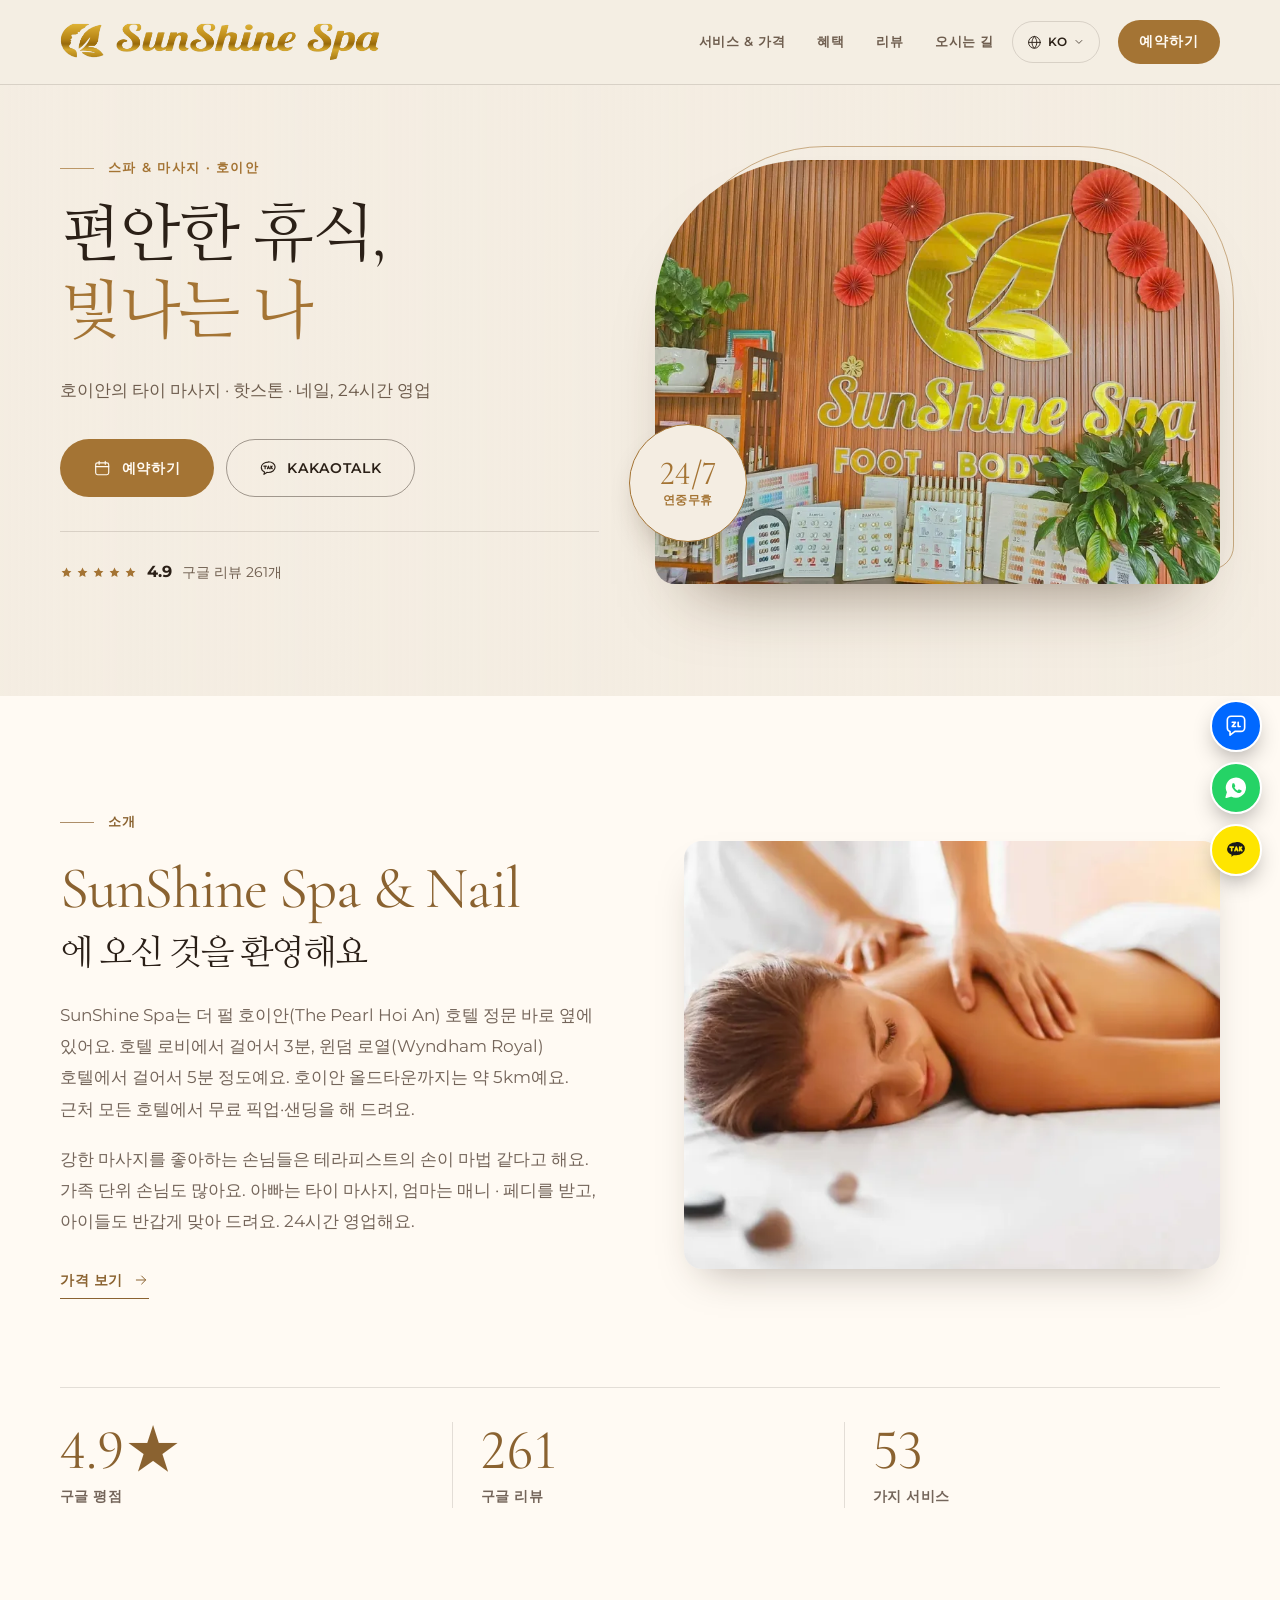
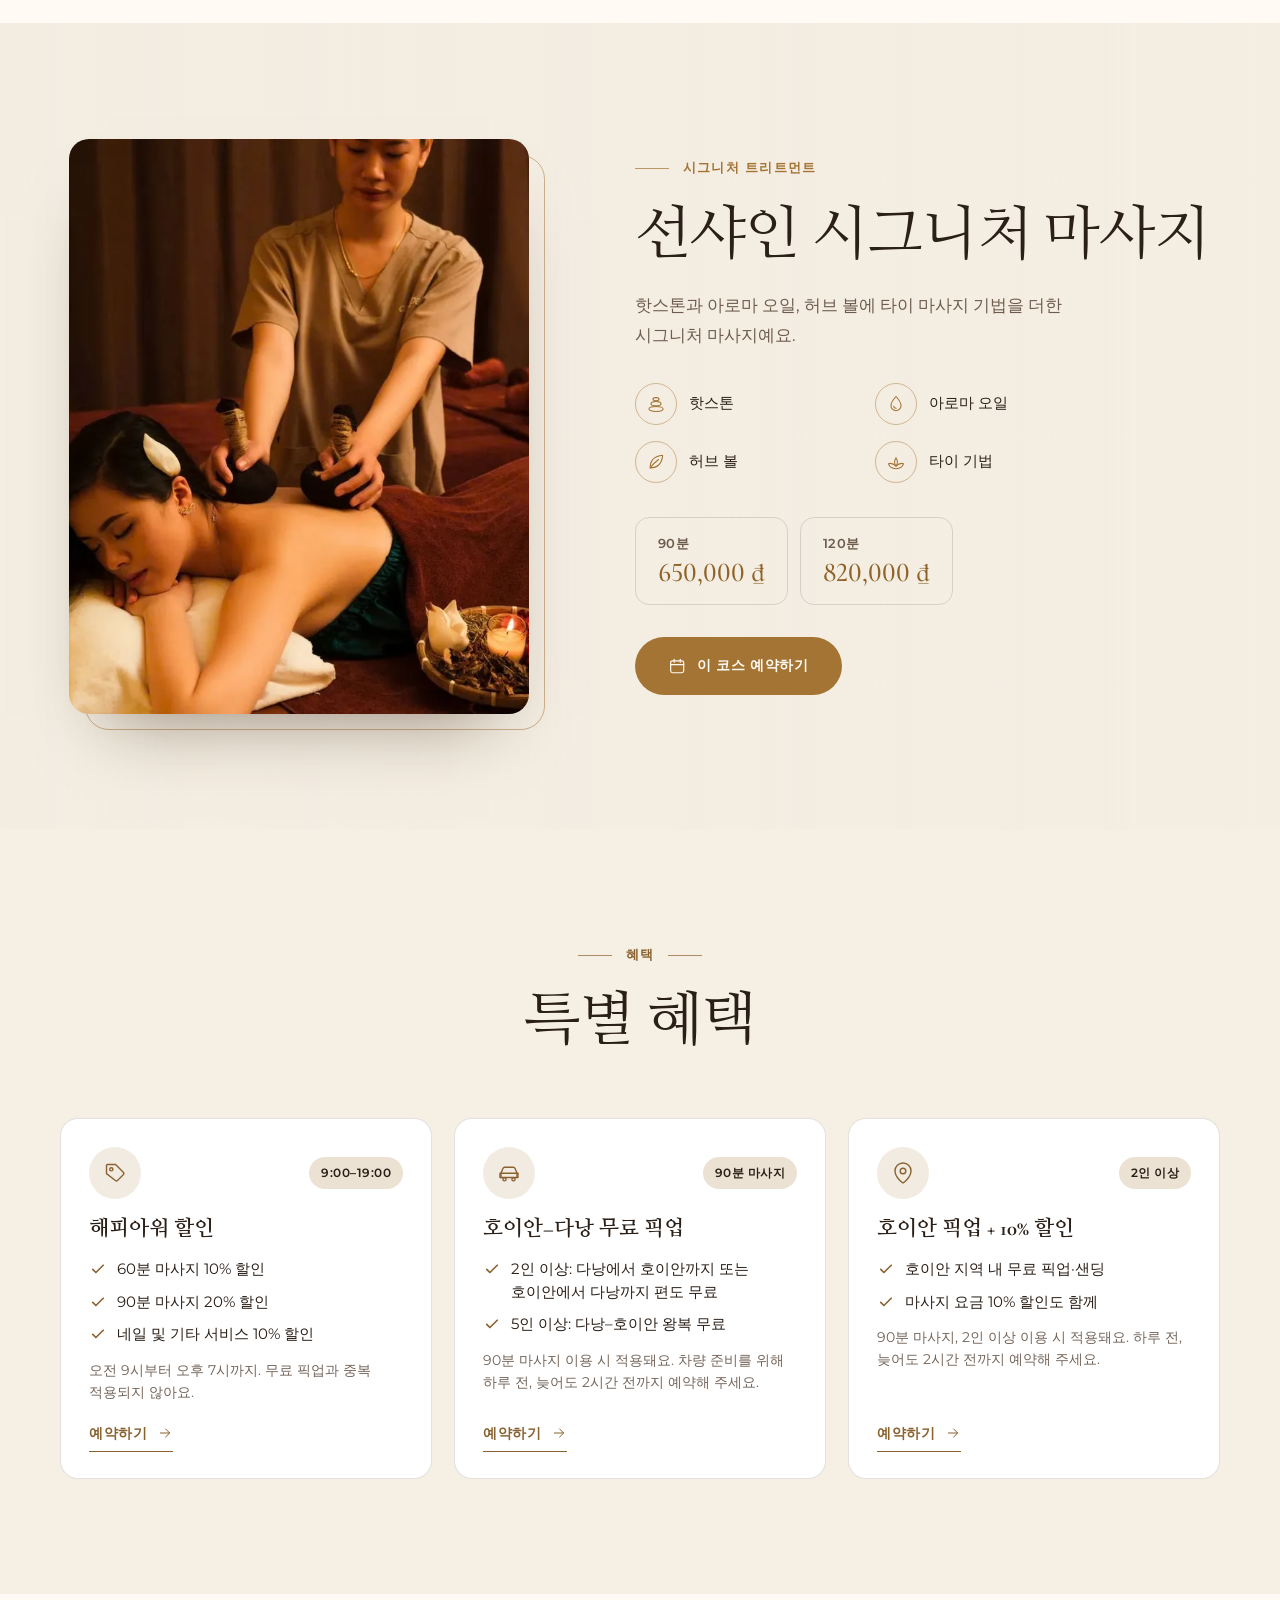
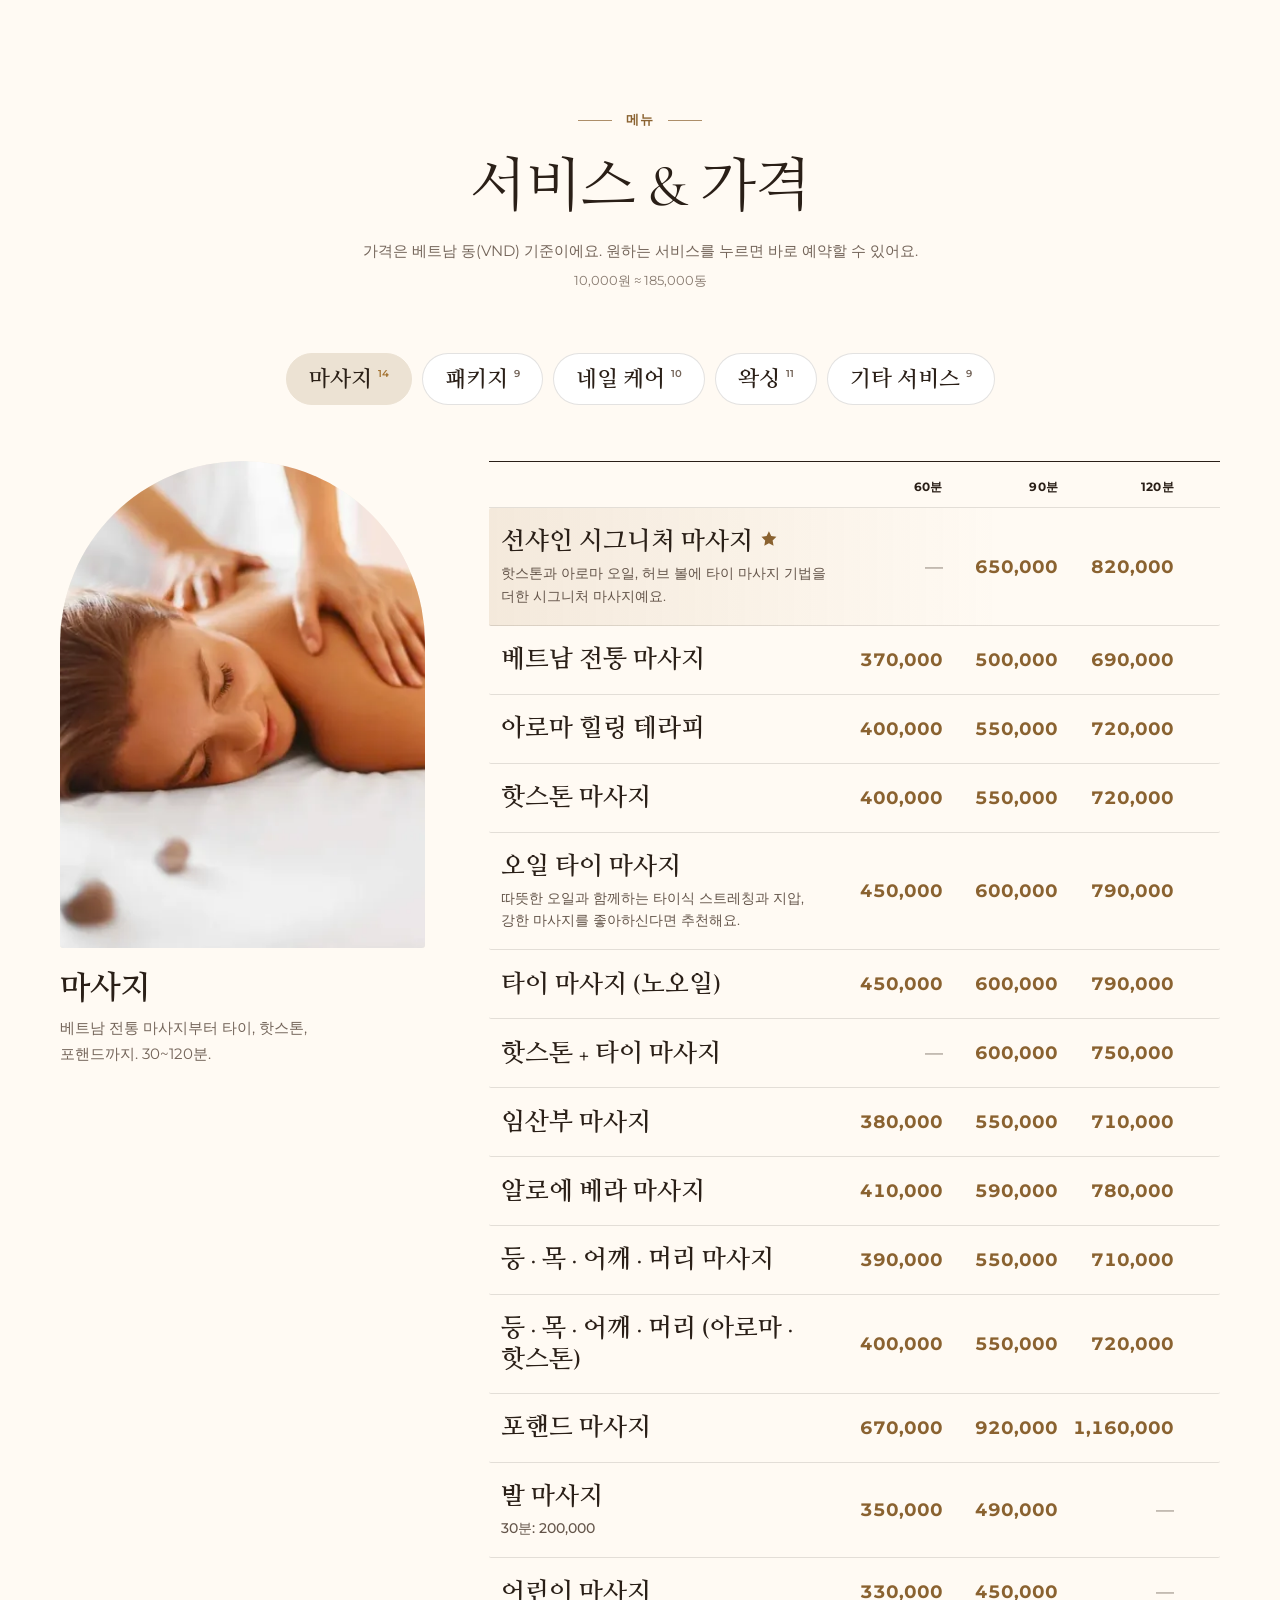
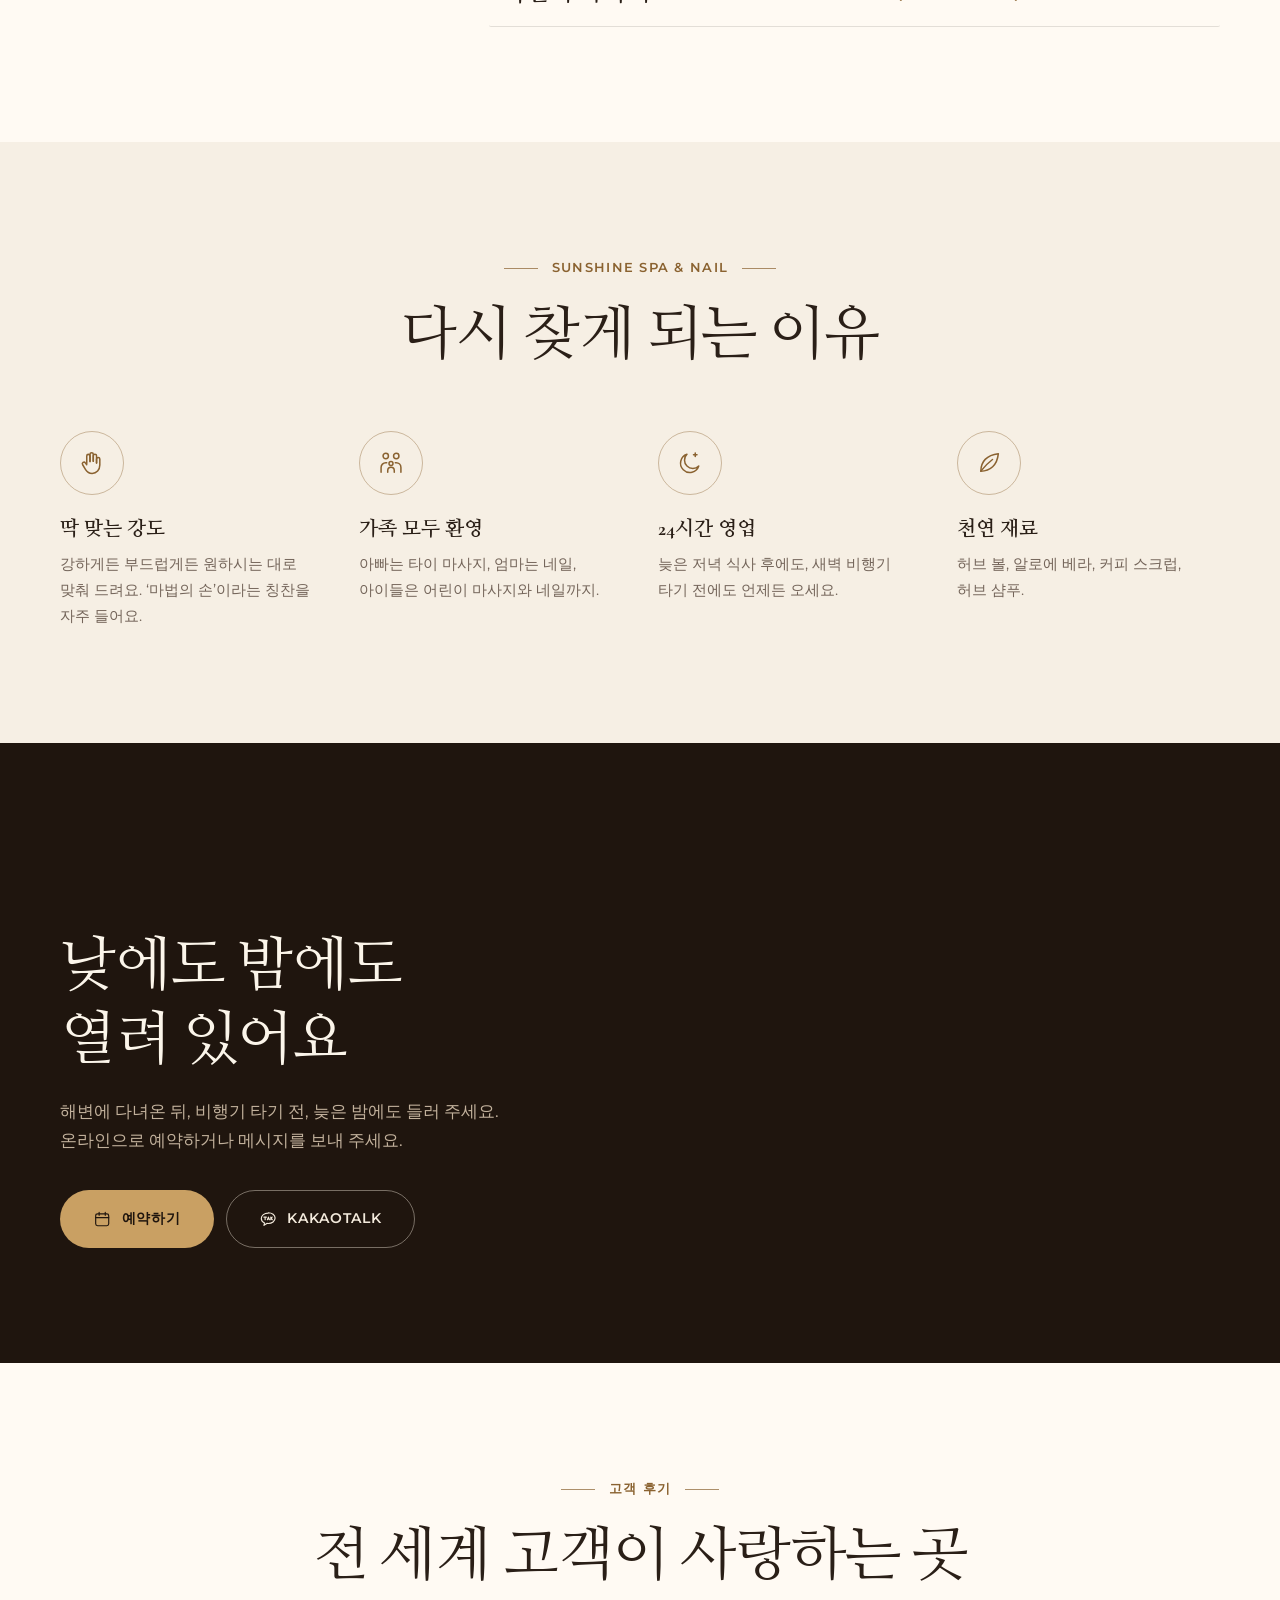
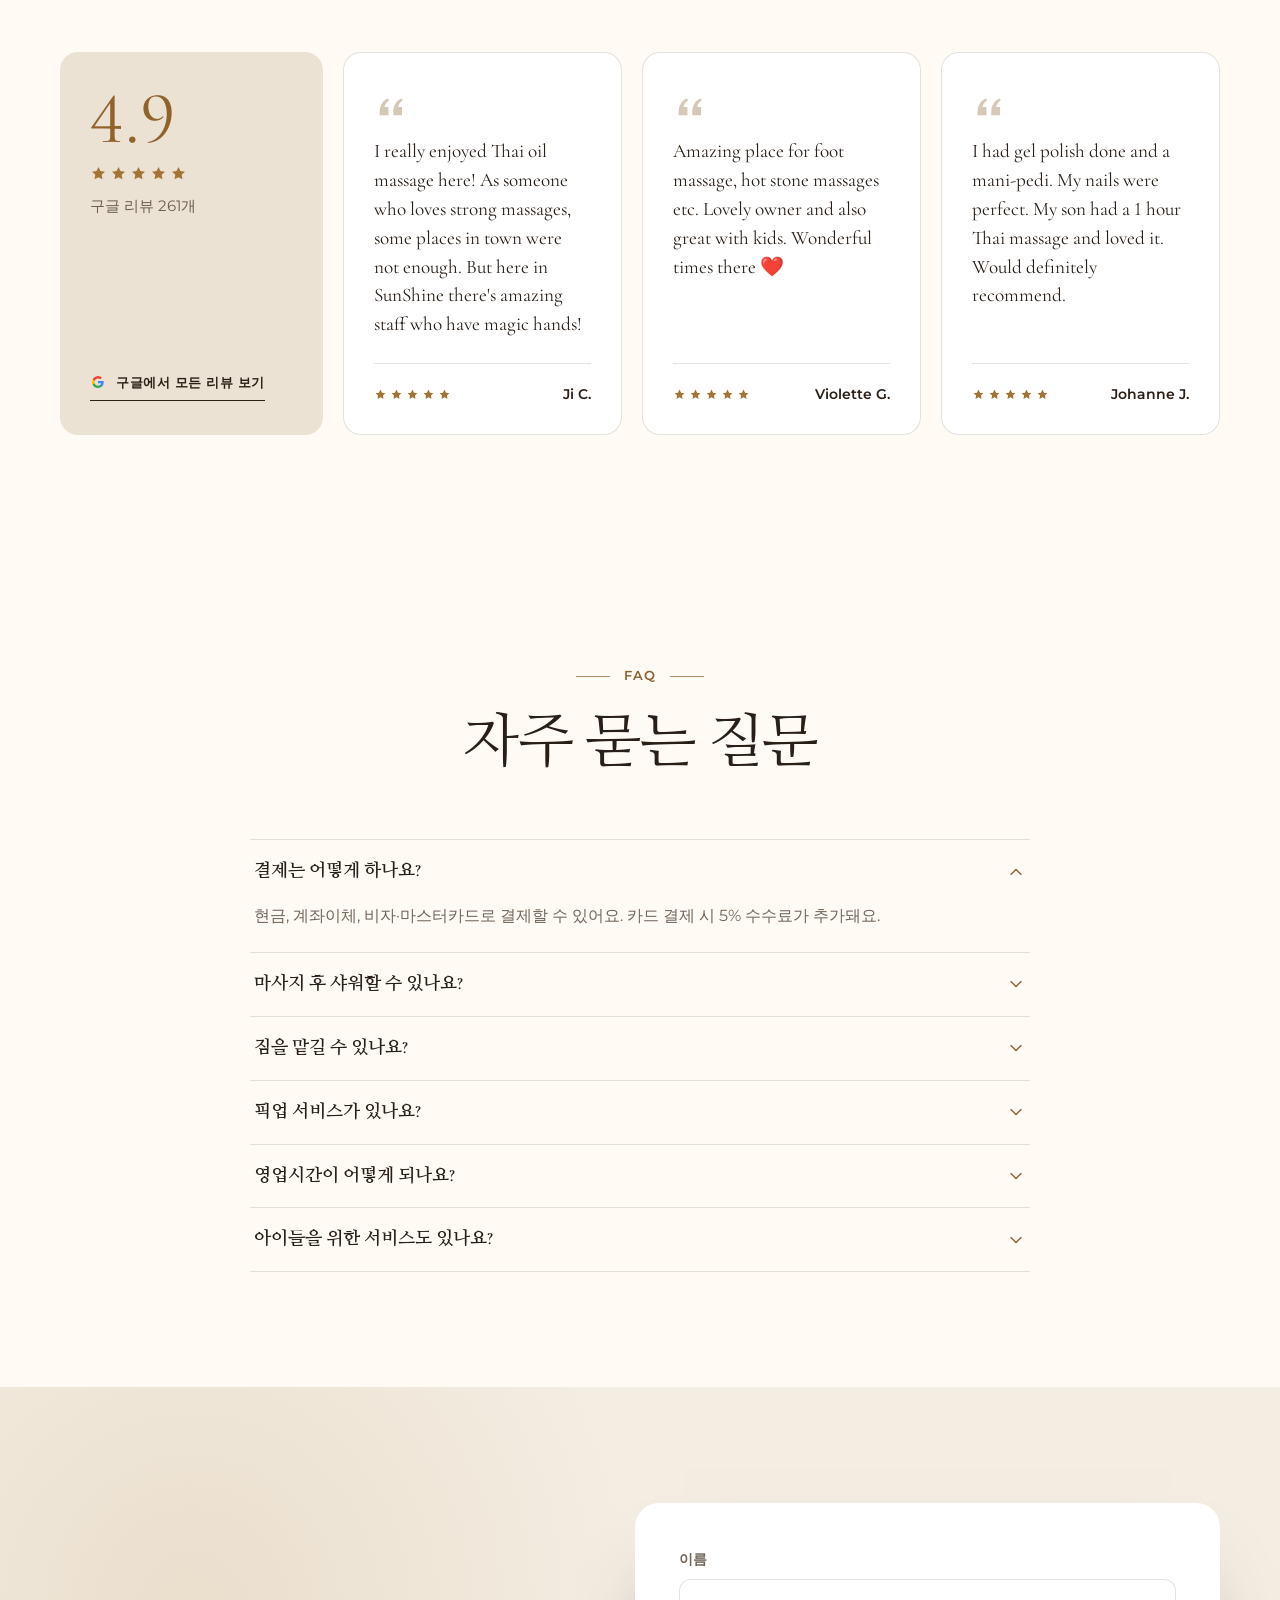
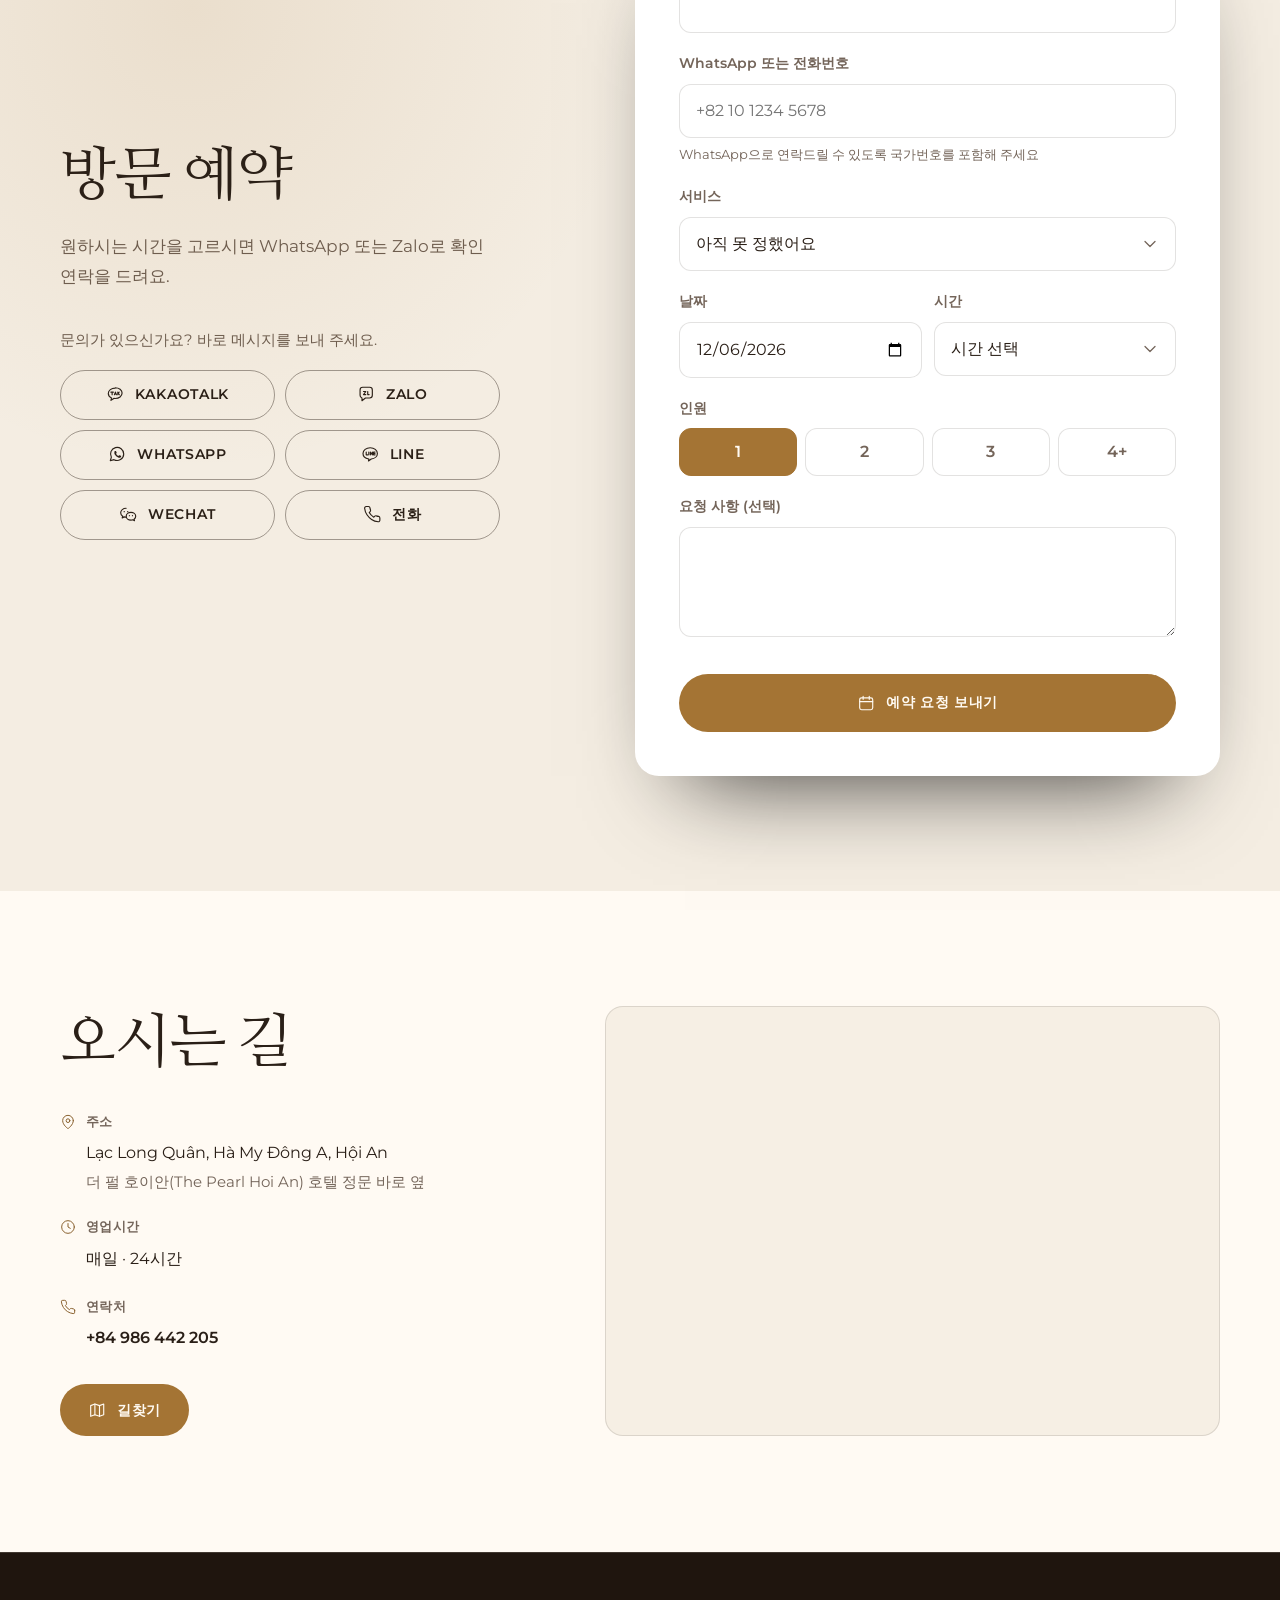
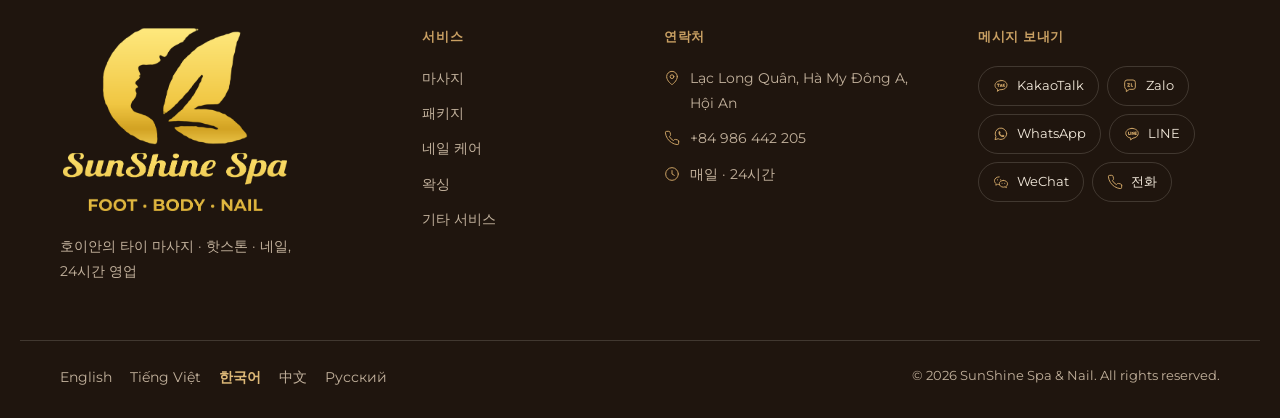
==== commit 642b8222: "Update sunshine-spa preview site Co-Authored-By: Claude Opus 5.5 <noreply@anthropic.com>" ====
--- a/ko/index.html
+++ b/ko/index.html
@@ -21,7 +21,7 @@
 <link rel="preconnect" href="https://fonts.googleapis.com">
 <link rel="preconnect" href="https://fonts.gstatic.com" crossorigin>
 <link rel="stylesheet" href="https://fonts.googleapis.com/css2?family=Cormorant+Garamond:ital,wght@0,400;0,500;0,600;1,400;1,500&amp;family=Montserrat:wght@400;500;600&amp;family=Nanum+Myeongjo:wght@400;700&amp;display=swap">
-<link rel="stylesheet" href="../assets/v3.css?v=638e7c58">
+<link rel="stylesheet" href="../assets/v3.css?v=cb027e1d">
 <style>:root{ --wood:#f4ede2;--wood-2:#ece2d3;--wood-3:#e0d3bf;--wood-rgb:244,237,226;--cream:#fffaf3;--cream-2:#f6efe4;--paper:#ffffff;--on-dark:#2b2017;--on-dark-muted:#6e5d4e;--on-dark-rgb:43,32,23;--on-dark-head:#2b2017;--line-dark:rgba(43,32,23,.14);--gold:#a47434;--gold-hi:#8f6329;--gold-rgb:164,116,52;--btn-ink:#fffaf2;--gold-deep:#8a6230;--glow-rgb:214,168,98;--glow2-rgb:190,150,95;--slat-rgb:120,90,60 }</style>
 <script>document.documentElement.classList.add("js")</script>
 <link rel="preload" as="image" href="../img/hero-1280.webp" imagesrcset="../img/hero-800.webp 800w, ../img/hero-1280.webp 1280w" imagesizes="(min-width: 960px) 40vw, 100vw">
@@ -502,7 +502,8 @@
         <h2>방문 예약</h2>
         <p class="book-sub">원하시는 시간을 고르시면 WhatsApp 또는 Zalo로 확인 연락을 드려요.</p>
         <p class="book-or">문의가 있으신가요? 바로 메시지를 보내 주세요.</p>
-        <div class="contact-grid"><button type="button" class="btn btn-line-light" data-kakao-id="Sunshinespa"><svg class="ic" viewBox="0 0 24 24" aria-hidden="true" focusable="false"><path d="M12 4C7 4 3 7.1 3 11c0 2.5 1.7 4.7 4.2 5.9L6.5 20l3.7-2.5c.6.1 1.2.1 1.8.1 5 0 9-3.1 9-7s-4-7-9-7z"/><path d="M8 9.3v3.4M9.6 9.3h-3.2M11 12.7l1.3-3.4 1.3 3.4M11.4 11.8h1.8M15.4 9.3v3.4M15.4 11l1.8-1.7M16 10.5l1.4 2.2"/></svg><span>KakaoTalk</span></button><a class="btn btn-line-light" href="https://zalo.me/0986442205" target="_blank" rel="noopener"><svg class="ic" viewBox="0 0 24 24" aria-hidden="true" focusable="false"><path d="M4 6.5A3.5 3.5 0 0 1 7.5 3h9A3.5 3.5 0 0 1 20 6.5v7a3.5 3.5 0 0 1-3.5 3.5H11l-4.5 3.5V17A3.5 3.5 0 0 1 4 13.5z"/><path d="M8.5 8.5h3l-3 4h3M14 8.5v4h1.8"/></svg><span>Zalo</span></a><a class="btn btn-line-light" href="https://wa.me/84986442205" target="_blank" rel="noopener"><svg class="ic" viewBox="0 0 24 24" aria-hidden="true" focusable="false"><path d="M20.5 11.6a8.6 8.6 0 0 1-12.7 7.5L3 20.5l1.4-4.6A8.6 8.6 0 1 1 20.5 11.6z"/><path class="fill" d="M8.6 8.3c.2-.5.5-.6.8-.6h.6c.2 0 .4.1.5.4l.8 1.8c.1.2 0 .5-.1.7l-.5.6c-.1.2-.1.4 0 .6.4.8 1.6 2 2.5 2.4.2.1.4.1.6-.1l.6-.7c.2-.2.4-.2.6-.1l1.8.8c.3.1.4.3.4.5 0 .9-.6 1.8-1.7 2-1 .2-2.5-.2-4.4-1.7-1.8-1.5-2.7-3.2-2.8-4.2-.1-.9.2-1.8.3-2.4z"/></svg><span>WhatsApp</span></a><a class="btn btn-line-light" href="tel:+84986442205"><svg class="ic" viewBox="0 0 24 24" aria-hidden="true" focusable="false"><path d="M22 16.9v3a2 2 0 0 1-2.2 2 19.8 19.8 0 0 1-8.6-3.1 19.5 19.5 0 0 1-6-6A19.8 19.8 0 0 1 2.1 4.2 2 2 0 0 1 4.1 2h3a2 2 0 0 1 2 1.7c.1 1 .4 1.9.7 2.8a2 2 0 0 1-.5 2.1L8.1 9.9a16 16 0 0 0 6 6l1.3-1.3a2 2 0 0 1 2.1-.4c.9.3 1.8.6 2.8.7a2 2 0 0 1 1.7 2z"/></svg><span>전화</span></a></div>
+        <div class="contact-grid"><button type="button" class="btn btn-line-light" data-kakao-id="Sunshinespa"><svg class="ic" viewBox="0 0 24 24" aria-hidden="true" focusable="false"><path d="M12 4C7 4 3 7.1 3 11c0 2.5 1.7 4.7 4.2 5.9L6.5 20l3.7-2.5c.6.1 1.2.1 1.8.1 5 0 9-3.1 9-7s-4-7-9-7z"/><path d="M8 9.3v3.4M9.6 9.3h-3.2M11 12.7l1.3-3.4 1.3 3.4M11.4 11.8h1.8M15.4 9.3v3.4M15.4 11l1.8-1.7M16 10.5l1.4 2.2"/></svg><span>KakaoTalk</span></button><a class="btn btn-line-light" href="https://zalo.me/0986442205" target="_blank" rel="noopener"><svg class="ic" viewBox="0 0 24 24" aria-hidden="true" focusable="false"><path d="M4 6.5A3.5 3.5 0 0 1 7.5 3h9A3.5 3.5 0 0 1 20 6.5v7a3.5 3.5 0 0 1-3.5 3.5H11l-4.5 3.5V17A3.5 3.5 0 0 1 4 13.5z"/><path d="M8.5 8.5h3l-3 4h3M14 8.5v4h1.8"/></svg><span>Zalo</span></a><a class="btn btn-line-light" href="https://wa.me/84986442205" target="_blank" rel="noopener"><svg class="ic" viewBox="0 0 24 24" aria-hidden="true" focusable="false"><path d="M20.5 11.6a8.6 8.6 0 0 1-12.7 7.5L3 20.5l1.4-4.6A8.6 8.6 0 1 1 20.5 11.6z"/><path class="fill" d="M8.6 8.3c.2-.5.5-.6.8-.6h.6c.2 0 .4.1.5.4l.8 1.8c.1.2 0 .5-.1.7l-.5.6c-.1.2-.1.4 0 .6.4.8 1.6 2 2.5 2.4.2.1.4.1.6-.1l.6-.7c.2-.2.4-.2.6-.1l1.8.8c.3.1.4.3.4.5 0 .9-.6 1.8-1.7 2-1 .2-2.5-.2-4.4-1.7-1.8-1.5-2.7-3.2-2.8-4.2-.1-.9.2-1.8.3-2.4z"/></svg><span>WhatsApp</span></a><a class="btn btn-line-light" href="https://line.me/ti/p/_vO2AToirl" target="_blank" rel="noopener"><svg class="ic" viewBox="0 0 24 24" aria-hidden="true" focusable="false"><path d="M12 3.6c5.2 0 9.4 3.3 9.4 7.4 0 3.7-3.4 6.8-8 7.3l-3.6 2.6.4-2.7C6 17.5 2.6 14.6 2.6 11c0-4.1 4.2-7.4 9.4-7.4z"/><path d="M6.8 9.2v3.6h1.9M10.2 9.2v3.6M12.3 12.8V9.2l2.6 3.6V9.2M18.4 9.2h-2v3.6h2M16.4 11h1.8"/></svg><span>LINE</span></a>
+<button type="button" class="btn btn-line-light" data-wechat-id="Sunshine_spa84"><svg class="ic" viewBox="0 0 24 24" aria-hidden="true" focusable="false"><path d="M9.3 4.3c-4 0-7.1 2.6-7.1 5.8 0 1.8 1 3.4 2.6 4.5l-.6 2.2 2.6-1.3c.8.2 1.6.3 2.5.3"/><path d="M15.6 9.6c3.4 0 6.2 2.3 6.2 5.1 0 1.5-.8 2.9-2.1 3.8l.5 1.9-2.2-1.1c-.8.3-1.6.4-2.4.4-3.4 0-6.2-2.3-6.2-5.1s2.8-5 6.2-5z"/><circle class="fill" cx="6.8" cy="8.7" r=".9"/><circle class="fill" cx="11.4" cy="8.7" r=".9"/><circle class="fill" cx="13.6" cy="13.9" r=".8"/><circle class="fill" cx="17.6" cy="13.9" r=".8"/></svg><span>WeChat</span></button><a class="btn btn-line-light" href="tel:+84986442205"><svg class="ic" viewBox="0 0 24 24" aria-hidden="true" focusable="false"><path d="M22 16.9v3a2 2 0 0 1-2.2 2 19.8 19.8 0 0 1-8.6-3.1 19.5 19.5 0 0 1-6-6A19.8 19.8 0 0 1 2.1 4.2 2 2 0 0 1 4.1 2h3a2 2 0 0 1 2 1.7c.1 1 .4 1.9.7 2.8a2 2 0 0 1-.5 2.1L8.1 9.9a16 16 0 0 0 6 6l1.3-1.3a2 2 0 0 1 2.1-.4c.9.3 1.8.6 2.8.7a2 2 0 0 1 1.7 2z"/></svg><span>전화</span></a></div>
       </div>
       <div class="book-card">
         <form class="book-form" id="book-form" novalidate>
@@ -668,7 +669,8 @@
     </div>
     <div class="footer-col">
       <h4>메시지 보내기</h4>
-      <div class="footer-msg"><button type="button" class="chip" data-kakao-id="Sunshinespa"><svg class="ic" viewBox="0 0 24 24" aria-hidden="true" focusable="false"><path d="M12 4C7 4 3 7.1 3 11c0 2.5 1.7 4.7 4.2 5.9L6.5 20l3.7-2.5c.6.1 1.2.1 1.8.1 5 0 9-3.1 9-7s-4-7-9-7z"/><path d="M8 9.3v3.4M9.6 9.3h-3.2M11 12.7l1.3-3.4 1.3 3.4M11.4 11.8h1.8M15.4 9.3v3.4M15.4 11l1.8-1.7M16 10.5l1.4 2.2"/></svg><span>KakaoTalk</span></button><a class="chip" href="https://zalo.me/0986442205" target="_blank" rel="noopener"><svg class="ic" viewBox="0 0 24 24" aria-hidden="true" focusable="false"><path d="M4 6.5A3.5 3.5 0 0 1 7.5 3h9A3.5 3.5 0 0 1 20 6.5v7a3.5 3.5 0 0 1-3.5 3.5H11l-4.5 3.5V17A3.5 3.5 0 0 1 4 13.5z"/><path d="M8.5 8.5h3l-3 4h3M14 8.5v4h1.8"/></svg><span>Zalo</span></a><a class="chip" href="https://wa.me/84986442205" target="_blank" rel="noopener"><svg class="ic" viewBox="0 0 24 24" aria-hidden="true" focusable="false"><path d="M20.5 11.6a8.6 8.6 0 0 1-12.7 7.5L3 20.5l1.4-4.6A8.6 8.6 0 1 1 20.5 11.6z"/><path class="fill" d="M8.6 8.3c.2-.5.5-.6.8-.6h.6c.2 0 .4.1.5.4l.8 1.8c.1.2 0 .5-.1.7l-.5.6c-.1.2-.1.4 0 .6.4.8 1.6 2 2.5 2.4.2.1.4.1.6-.1l.6-.7c.2-.2.4-.2.6-.1l1.8.8c.3.1.4.3.4.5 0 .9-.6 1.8-1.7 2-1 .2-2.5-.2-4.4-1.7-1.8-1.5-2.7-3.2-2.8-4.2-.1-.9.2-1.8.3-2.4z"/></svg><span>WhatsApp</span></a><a class="chip" href="tel:+84986442205"><svg class="ic" viewBox="0 0 24 24" aria-hidden="true" focusable="false"><path d="M22 16.9v3a2 2 0 0 1-2.2 2 19.8 19.8 0 0 1-8.6-3.1 19.5 19.5 0 0 1-6-6A19.8 19.8 0 0 1 2.1 4.2 2 2 0 0 1 4.1 2h3a2 2 0 0 1 2 1.7c.1 1 .4 1.9.7 2.8a2 2 0 0 1-.5 2.1L8.1 9.9a16 16 0 0 0 6 6l1.3-1.3a2 2 0 0 1 2.1-.4c.9.3 1.8.6 2.8.7a2 2 0 0 1 1.7 2z"/></svg><span>전화</span></a></div>
+      <div class="footer-msg"><button type="button" class="chip" data-kakao-id="Sunshinespa"><svg class="ic" viewBox="0 0 24 24" aria-hidden="true" focusable="false"><path d="M12 4C7 4 3 7.1 3 11c0 2.5 1.7 4.7 4.2 5.9L6.5 20l3.7-2.5c.6.1 1.2.1 1.8.1 5 0 9-3.1 9-7s-4-7-9-7z"/><path d="M8 9.3v3.4M9.6 9.3h-3.2M11 12.7l1.3-3.4 1.3 3.4M11.4 11.8h1.8M15.4 9.3v3.4M15.4 11l1.8-1.7M16 10.5l1.4 2.2"/></svg><span>KakaoTalk</span></button><a class="chip" href="https://zalo.me/0986442205" target="_blank" rel="noopener"><svg class="ic" viewBox="0 0 24 24" aria-hidden="true" focusable="false"><path d="M4 6.5A3.5 3.5 0 0 1 7.5 3h9A3.5 3.5 0 0 1 20 6.5v7a3.5 3.5 0 0 1-3.5 3.5H11l-4.5 3.5V17A3.5 3.5 0 0 1 4 13.5z"/><path d="M8.5 8.5h3l-3 4h3M14 8.5v4h1.8"/></svg><span>Zalo</span></a><a class="chip" href="https://wa.me/84986442205" target="_blank" rel="noopener"><svg class="ic" viewBox="0 0 24 24" aria-hidden="true" focusable="false"><path d="M20.5 11.6a8.6 8.6 0 0 1-12.7 7.5L3 20.5l1.4-4.6A8.6 8.6 0 1 1 20.5 11.6z"/><path class="fill" d="M8.6 8.3c.2-.5.5-.6.8-.6h.6c.2 0 .4.1.5.4l.8 1.8c.1.2 0 .5-.1.7l-.5.6c-.1.2-.1.4 0 .6.4.8 1.6 2 2.5 2.4.2.1.4.1.6-.1l.6-.7c.2-.2.4-.2.6-.1l1.8.8c.3.1.4.3.4.5 0 .9-.6 1.8-1.7 2-1 .2-2.5-.2-4.4-1.7-1.8-1.5-2.7-3.2-2.8-4.2-.1-.9.2-1.8.3-2.4z"/></svg><span>WhatsApp</span></a><a class="chip" href="https://line.me/ti/p/_vO2AToirl" target="_blank" rel="noopener"><svg class="ic" viewBox="0 0 24 24" aria-hidden="true" focusable="false"><path d="M12 3.6c5.2 0 9.4 3.3 9.4 7.4 0 3.7-3.4 6.8-8 7.3l-3.6 2.6.4-2.7C6 17.5 2.6 14.6 2.6 11c0-4.1 4.2-7.4 9.4-7.4z"/><path d="M6.8 9.2v3.6h1.9M10.2 9.2v3.6M12.3 12.8V9.2l2.6 3.6V9.2M18.4 9.2h-2v3.6h2M16.4 11h1.8"/></svg><span>LINE</span></a>
+<button type="button" class="chip" data-wechat-id="Sunshine_spa84"><svg class="ic" viewBox="0 0 24 24" aria-hidden="true" focusable="false"><path d="M9.3 4.3c-4 0-7.1 2.6-7.1 5.8 0 1.8 1 3.4 2.6 4.5l-.6 2.2 2.6-1.3c.8.2 1.6.3 2.5.3"/><path d="M15.6 9.6c3.4 0 6.2 2.3 6.2 5.1 0 1.5-.8 2.9-2.1 3.8l.5 1.9-2.2-1.1c-.8.3-1.6.4-2.4.4-3.4 0-6.2-2.3-6.2-5.1s2.8-5 6.2-5z"/><circle class="fill" cx="6.8" cy="8.7" r=".9"/><circle class="fill" cx="11.4" cy="8.7" r=".9"/><circle class="fill" cx="13.6" cy="13.9" r=".8"/><circle class="fill" cx="17.6" cy="13.9" r=".8"/></svg><span>WeChat</span></button><a class="chip" href="tel:+84986442205"><svg class="ic" viewBox="0 0 24 24" aria-hidden="true" focusable="false"><path d="M22 16.9v3a2 2 0 0 1-2.2 2 19.8 19.8 0 0 1-8.6-3.1 19.5 19.5 0 0 1-6-6A19.8 19.8 0 0 1 2.1 4.2 2 2 0 0 1 4.1 2h3a2 2 0 0 1 2 1.7c.1 1 .4 1.9.7 2.8a2 2 0 0 1-.5 2.1L8.1 9.9a16 16 0 0 0 6 6l1.3-1.3a2 2 0 0 1 2.1-.4c.9.3 1.8.6 2.8.7a2 2 0 0 1 1.7 2z"/></svg><span>전화</span></a></div>
     </div>
   </div>
   <div class="wrap footer-bottom">
@@ -685,7 +687,7 @@
 <div class="fchat" role="group" aria-label="메시지 보내기">
 <a class="fc fc-zalo" href="https://zalo.me/0986442205" target="_blank" rel="noopener" aria-label="Zalo"><svg class="ic" viewBox="0 0 24 24" aria-hidden="true" focusable="false"><path d="M4 6.5A3.5 3.5 0 0 1 7.5 3h9A3.5 3.5 0 0 1 20 6.5v7a3.5 3.5 0 0 1-3.5 3.5H11l-4.5 3.5V17A3.5 3.5 0 0 1 4 13.5z"/><path d="M8.5 8.5h3l-3 4h3M14 8.5v4h1.8"/></svg><span class="fc-tip">Zalo</span></a><a class="fc fc-wa" href="https://wa.me/84986442205" target="_blank" rel="noopener" aria-label="WhatsApp"><svg class="ic" viewBox="0 0 24 24" aria-hidden="true" focusable="false"><path d="M20.5 11.6a8.6 8.6 0 0 1-12.7 7.5L3 20.5l1.4-4.6A8.6 8.6 0 1 1 20.5 11.6z"/><path class="fill" d="M8.6 8.3c.2-.5.5-.6.8-.6h.6c.2 0 .4.1.5.4l.8 1.8c.1.2 0 .5-.1.7l-.5.6c-.1.2-.1.4 0 .6.4.8 1.6 2 2.5 2.4.2.1.4.1.6-.1l.6-.7c.2-.2.4-.2.6-.1l1.8.8c.3.1.4.3.4.5 0 .9-.6 1.8-1.7 2-1 .2-2.5-.2-4.4-1.7-1.8-1.5-2.7-3.2-2.8-4.2-.1-.9.2-1.8.3-2.4z"/></svg><span class="fc-tip">WhatsApp</span></a><button type="button" class="fc fc-kakao" data-kakao-id="Sunshinespa" aria-label="KakaoTalk"><svg class="ic" viewBox="0 0 24 24" aria-hidden="true" focusable="false"><path d="M12 4C7 4 3 7.1 3 11c0 2.5 1.7 4.7 4.2 5.9L6.5 20l3.7-2.5c.6.1 1.2.1 1.8.1 5 0 9-3.1 9-7s-4-7-9-7z"/><path d="M8 9.3v3.4M9.6 9.3h-3.2M11 12.7l1.3-3.4 1.3 3.4M11.4 11.8h1.8M15.4 9.3v3.4M15.4 11l1.8-1.7M16 10.5l1.4 2.2"/></svg><span class="fc-tip">KakaoTalk</span></button></div>
 
-<script id="site-data" type="application/json">{"lang": "ko", "tz": "Asia/Ho_Chi_Minh", "hours": {"mon": ["00:00", "24:00"], "tue": ["00:00", "24:00"], "wed": ["00:00", "24:00"], "thu": ["00:00", "24:00"], "fri": ["00:00", "24:00"], "sat": ["00:00", "24:00"], "sun": ["00:00", "24:00"]}, "slot": 30, "api": "/api/book", "demo": true, "wa": "84986442205", "name": "SunShine Spa & Nail", "days": ["월요일", "화요일", "수요일", "목요일", "금요일", "토요일", "일요일"], "days_vi": ["Thứ Hai", "Thứ Ba", "Thứ Tư", "Thứ Năm", "Thứ Sáu", "Thứ Bảy", "Chủ Nhật"], "t": {"kakao_copied": "카카오톡 ID가 복사되었어요: {id}. 카카오톡 → 친구 추가 → ID로 추가해 주세요.", "open_24": "24시간 영업", "open_until": "영업 중 · {t}까지", "opens_at": "영업 종료 · {d} {t} 오픈", "today": "오늘", "tomorrow": "내일", "f_time_pick": "시간 선택", "f_time_none": "이날은 휴무입니다", "f_sending": "보내는 중…", "f_submit": "예약 요청 보내기", "f_required": "이 항목을 입력해 주세요", "ok_title": "예약 요청을 보냈어요!", "ok_text": "곧 WhatsApp 또는 Zalo로 예약 시간을 확인해 드릴게요. 급하시면 바로 메시지를 보내 주세요.", "err_text": "요청을 보내지 못했어요. 메시지로 바로 연락해 주세요. 몇 초면 돼요.", "photo_of": "{total}장 중 {n}번째 사진"}, "langs": ["en", "vi", "ko", "zh", "ru"]}</script>
-<script src="../assets/site.js?v=2d06be4c" defer></script>
+<script id="site-data" type="application/json">{"lang": "ko", "tz": "Asia/Ho_Chi_Minh", "hours": {"mon": ["00:00", "24:00"], "tue": ["00:00", "24:00"], "wed": ["00:00", "24:00"], "thu": ["00:00", "24:00"], "fri": ["00:00", "24:00"], "sat": ["00:00", "24:00"], "sun": ["00:00", "24:00"]}, "slot": 30, "api": "/api/book", "demo": true, "wa": "84986442205", "name": "SunShine Spa & Nail", "days": ["월요일", "화요일", "수요일", "목요일", "금요일", "토요일", "일요일"], "days_vi": ["Thứ Hai", "Thứ Ba", "Thứ Tư", "Thứ Năm", "Thứ Sáu", "Thứ Bảy", "Chủ Nhật"], "t": {"kakao_copied": "카카오톡 ID가 복사되었어요: {id}. 카카오톡 → 친구 추가 → ID로 추가해 주세요.", "wechat_copied": "위챗 ID가 복사되었어요: {id}. 위챗 → 친구 추가 → ID를 붙여넣어 주세요.", "open_24": "24시간 영업", "open_until": "영업 중 · {t}까지", "opens_at": "영업 종료 · {d} {t} 오픈", "today": "오늘", "tomorrow": "내일", "f_time_pick": "시간 선택", "f_time_none": "이날은 휴무입니다", "f_sending": "보내는 중…", "f_submit": "예약 요청 보내기", "f_required": "이 항목을 입력해 주세요", "ok_title": "예약 요청을 보냈어요!", "ok_text": "곧 WhatsApp 또는 Zalo로 예약 시간을 확인해 드릴게요. 급하시면 바로 메시지를 보내 주세요.", "err_text": "요청을 보내지 못했어요. 메시지로 바로 연락해 주세요. 몇 초면 돼요.", "photo_of": "{total}장 중 {n}번째 사진"}, "langs": ["en", "vi", "ko", "zh", "ru"]}</script>
+<script src="../assets/site.js?v=3bd43fdb" defer></script>
 </body>
 </html>
--- a/assets/v3.css
+++ b/assets/v3.css
@@ -840,3 +840,9 @@
   .t-sunshine .mt-head{font-size:.74rem}
 }
 /* ==== /SunShine ==== */
+
+/* ==== LINE и WeChat ==== */
+.fc-line{background:#06c755;color:#fff}
+.fc-wechat{background:#07c160;color:#fff}
+.fc-line .ic,.fc-wechat .ic{stroke:#fff;stroke-width:1.6}
+/* ==== /LINE и WeChat ==== */
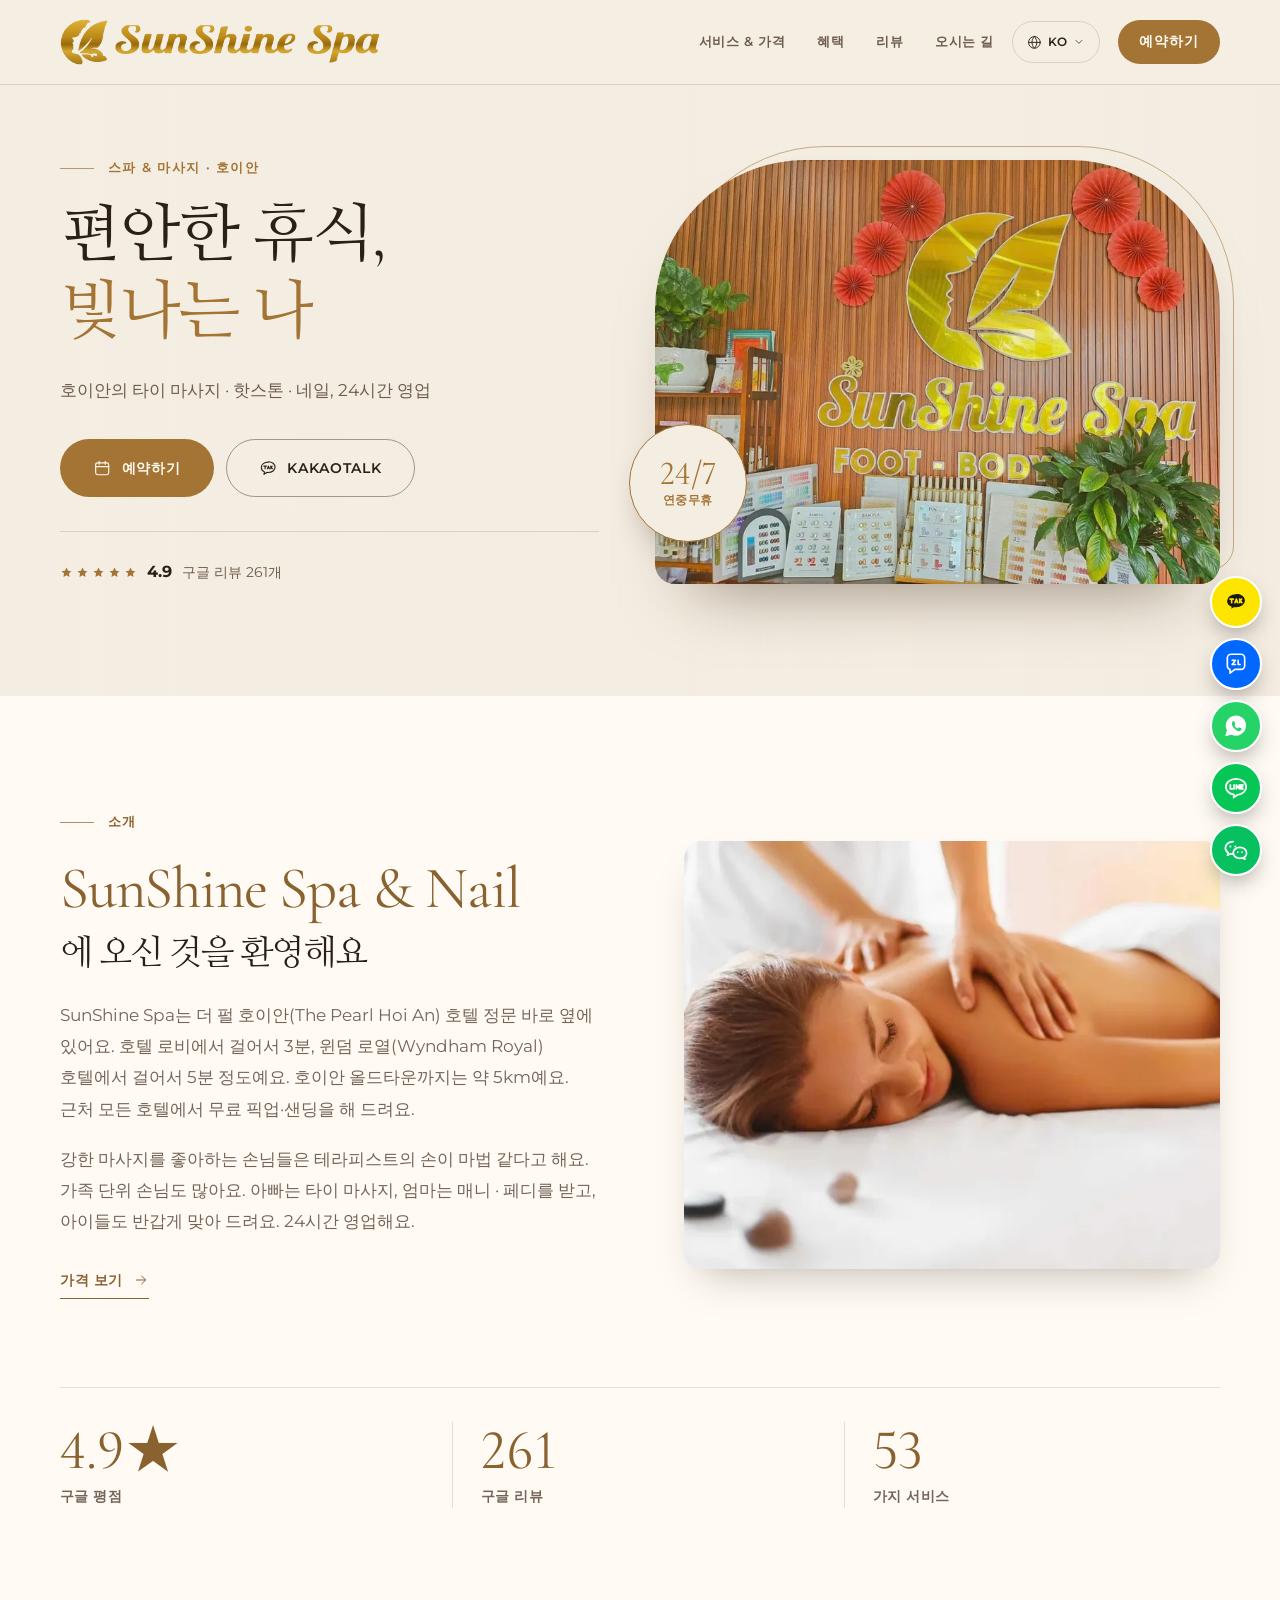
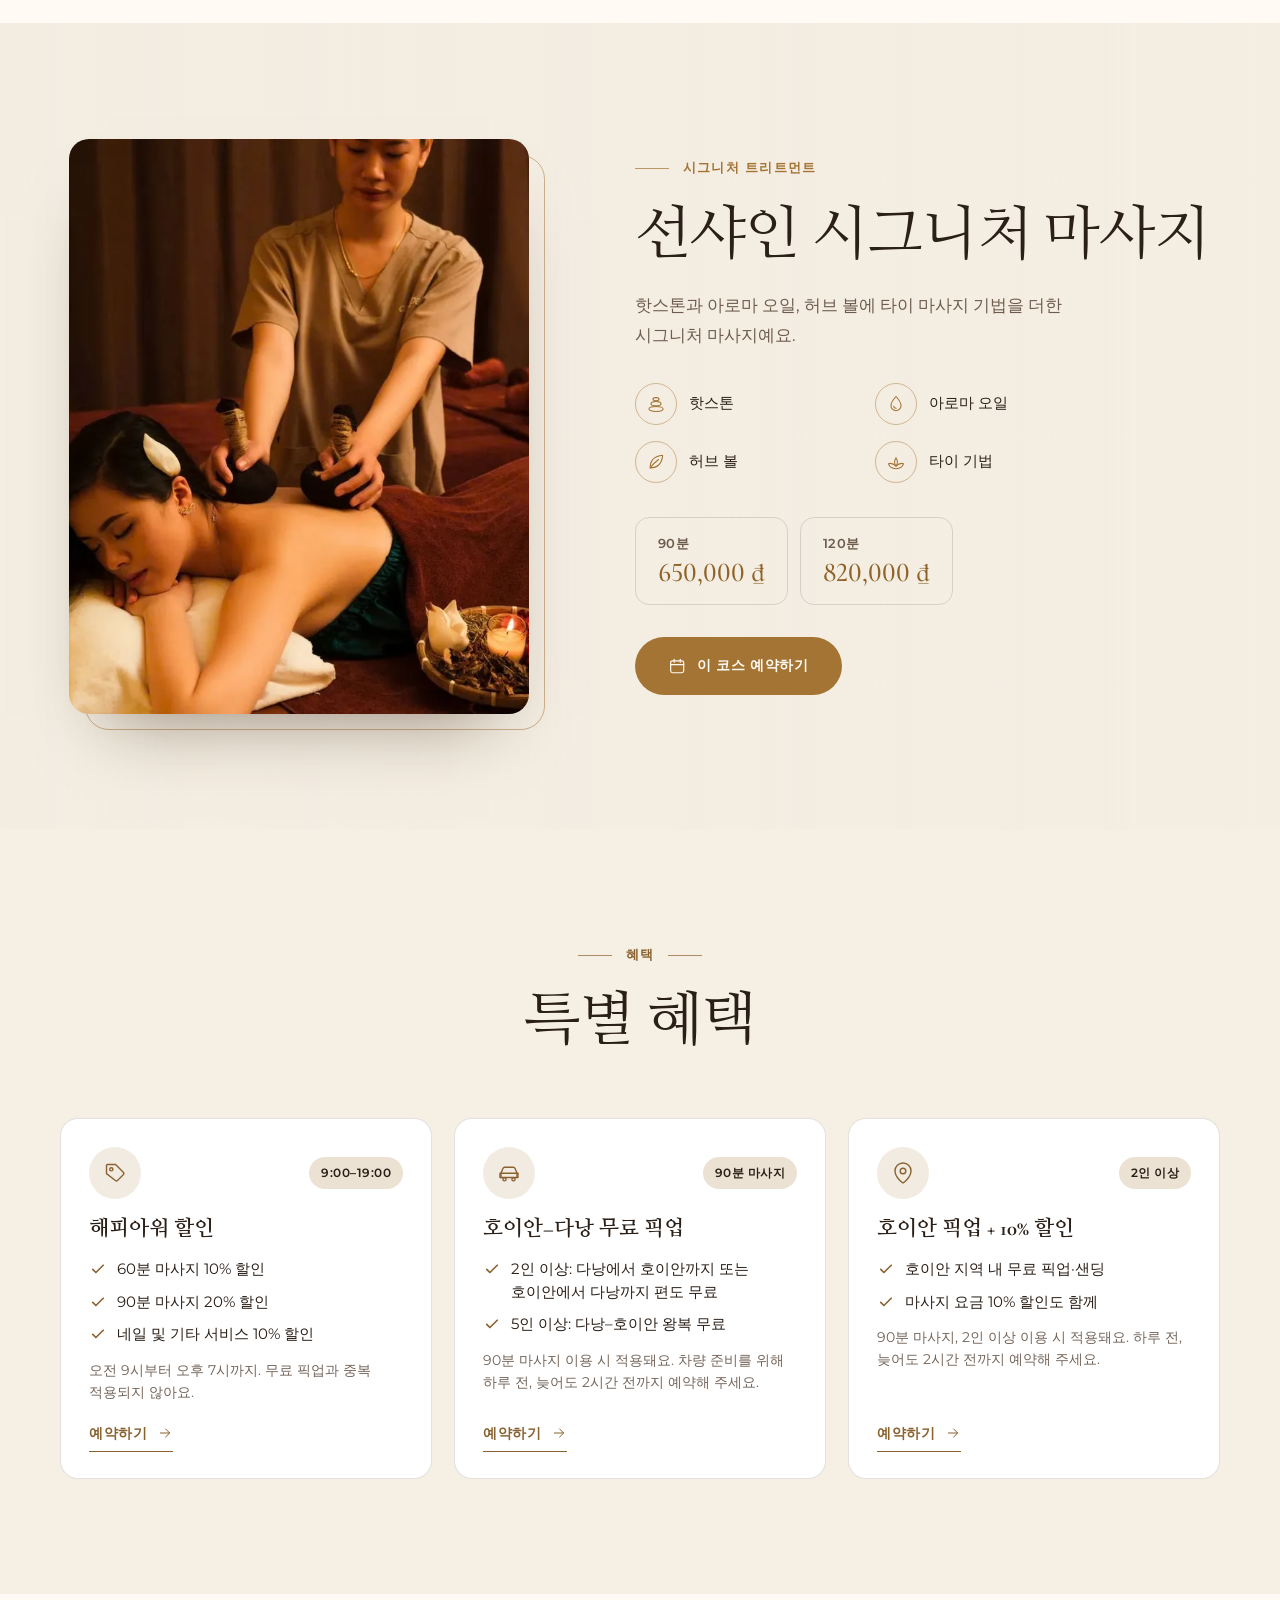
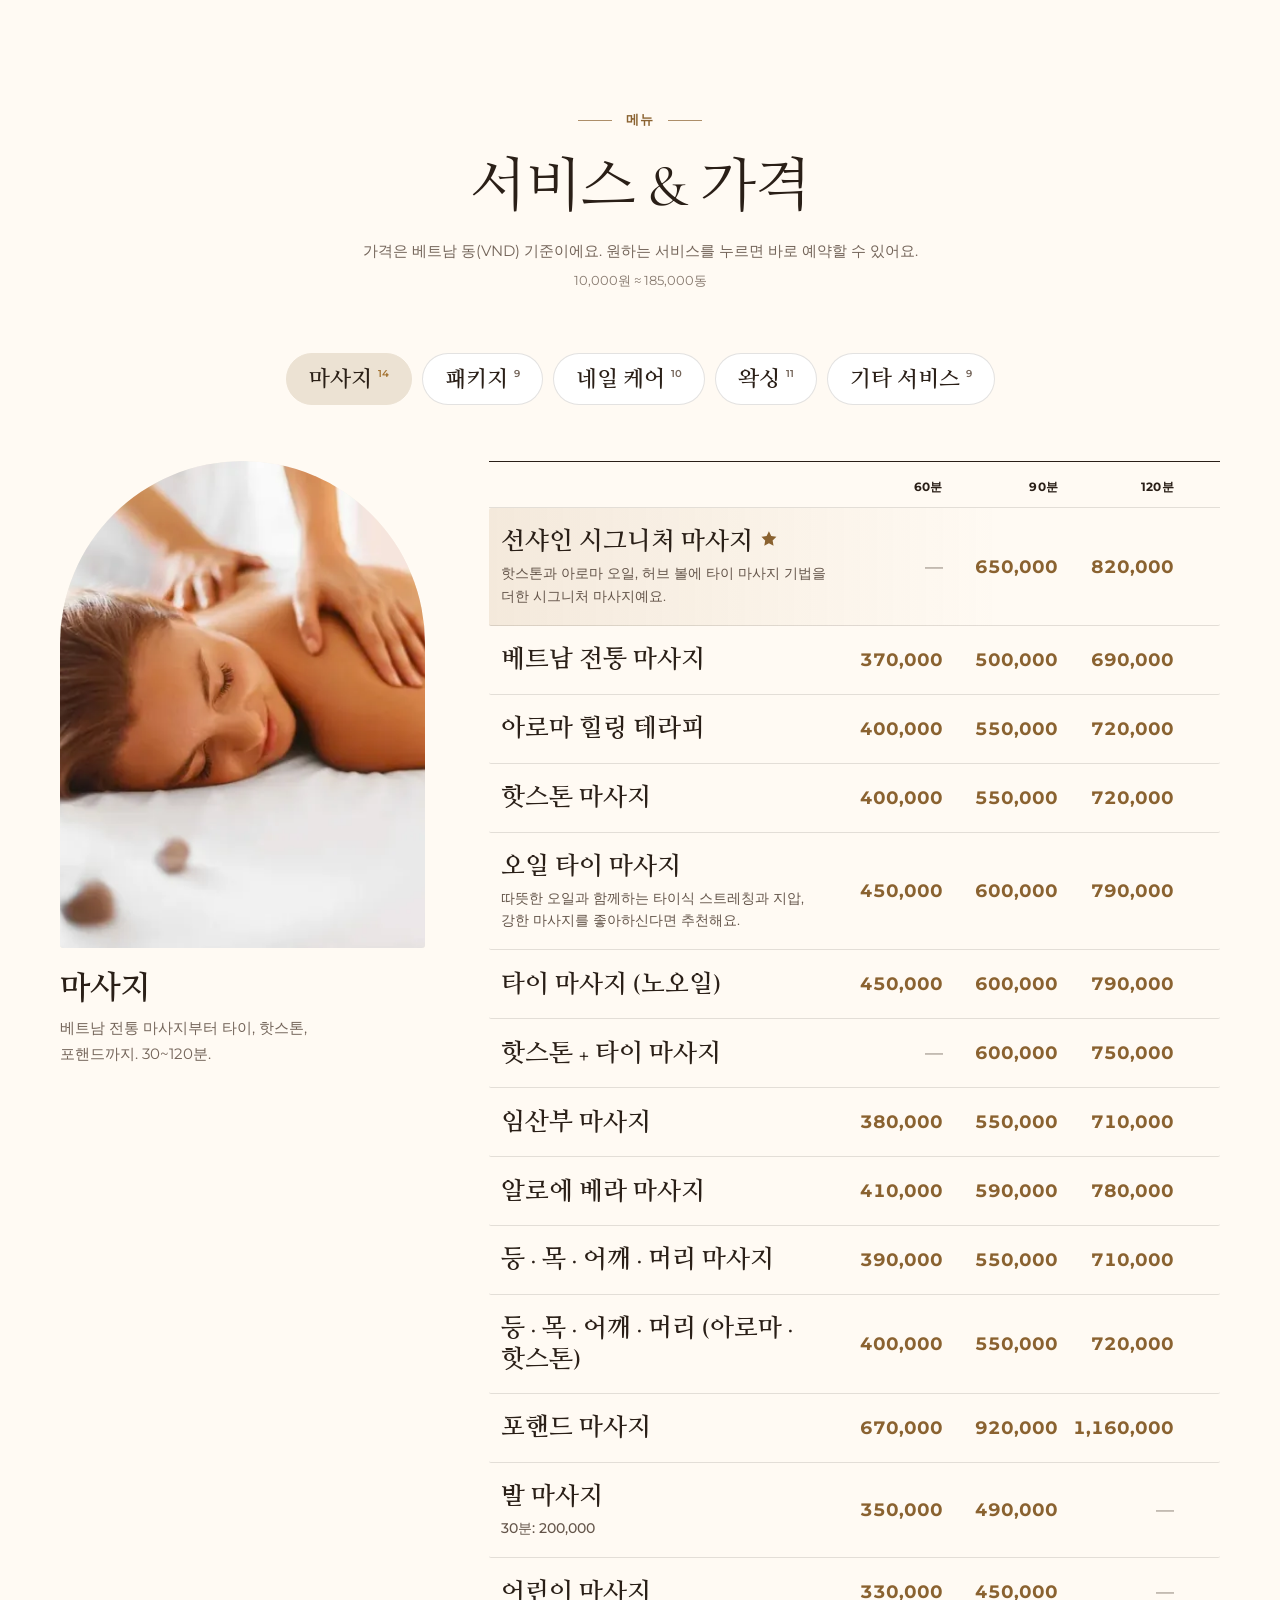
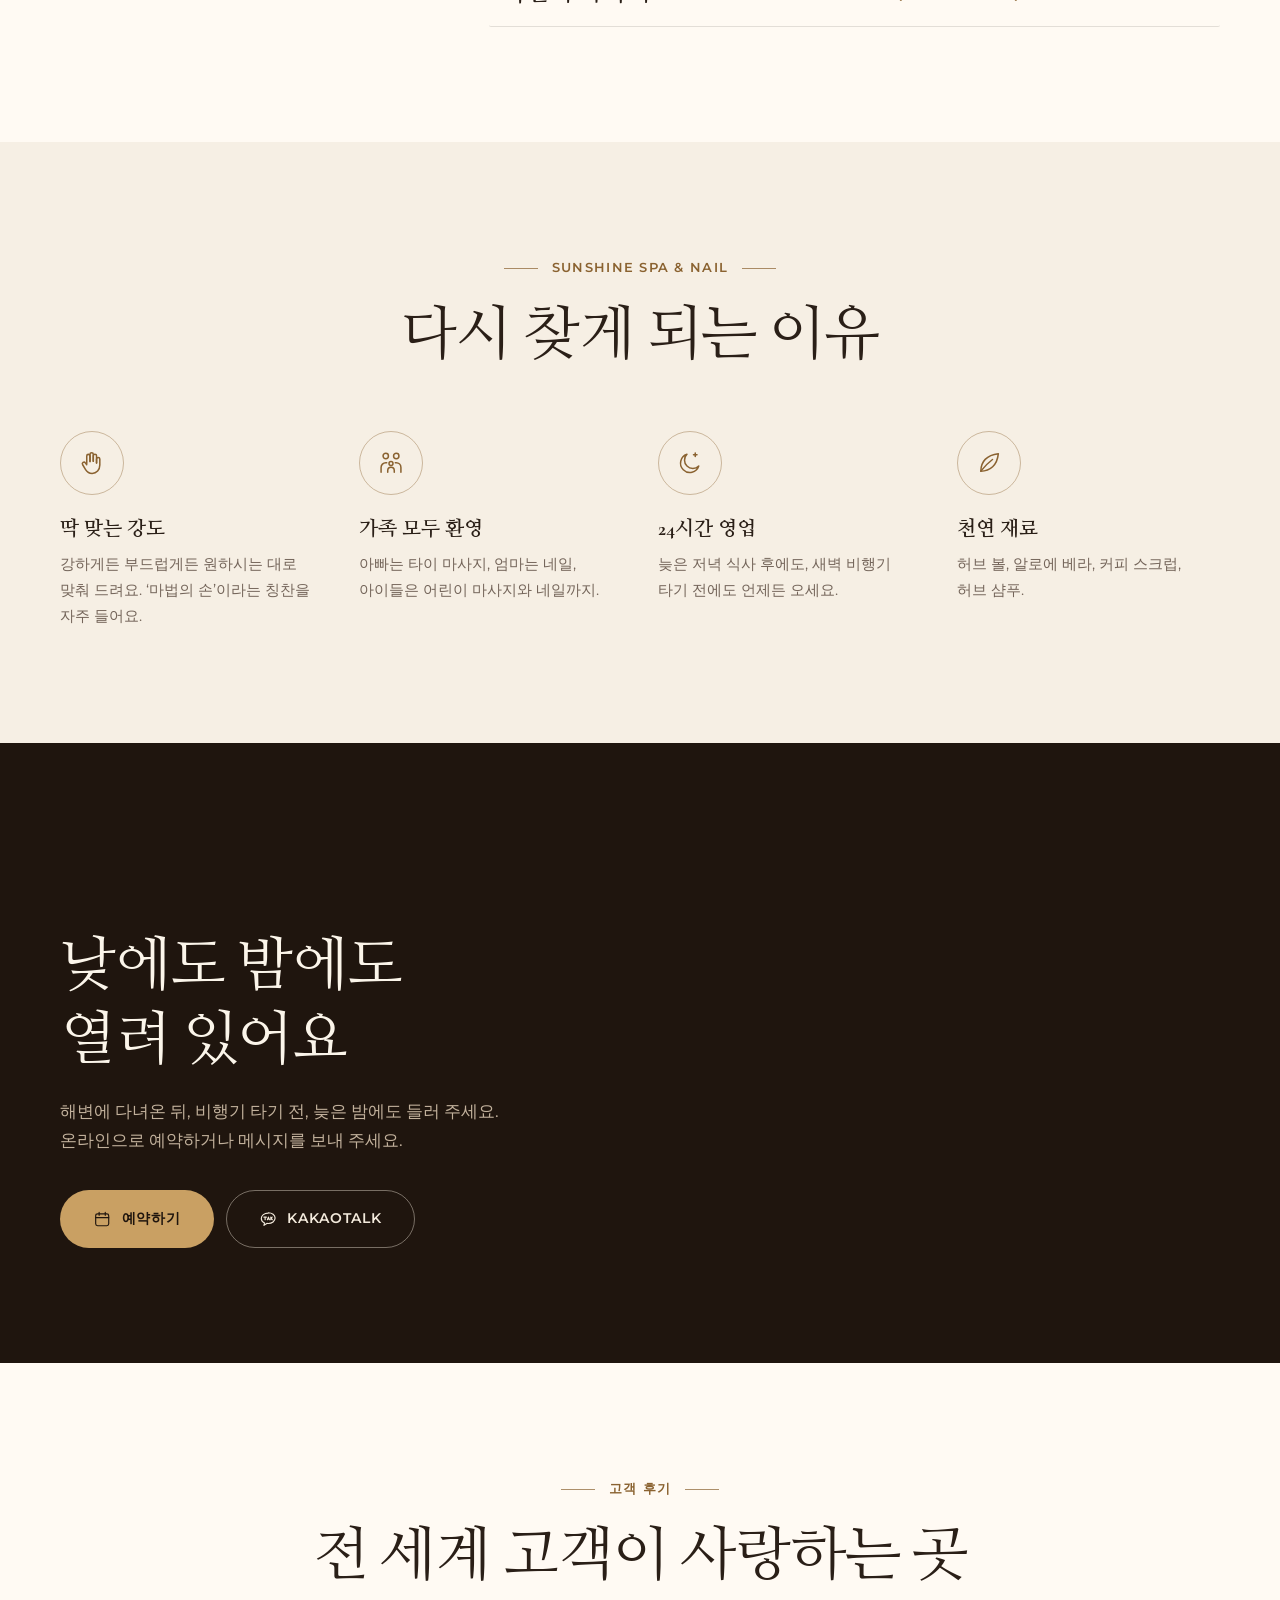
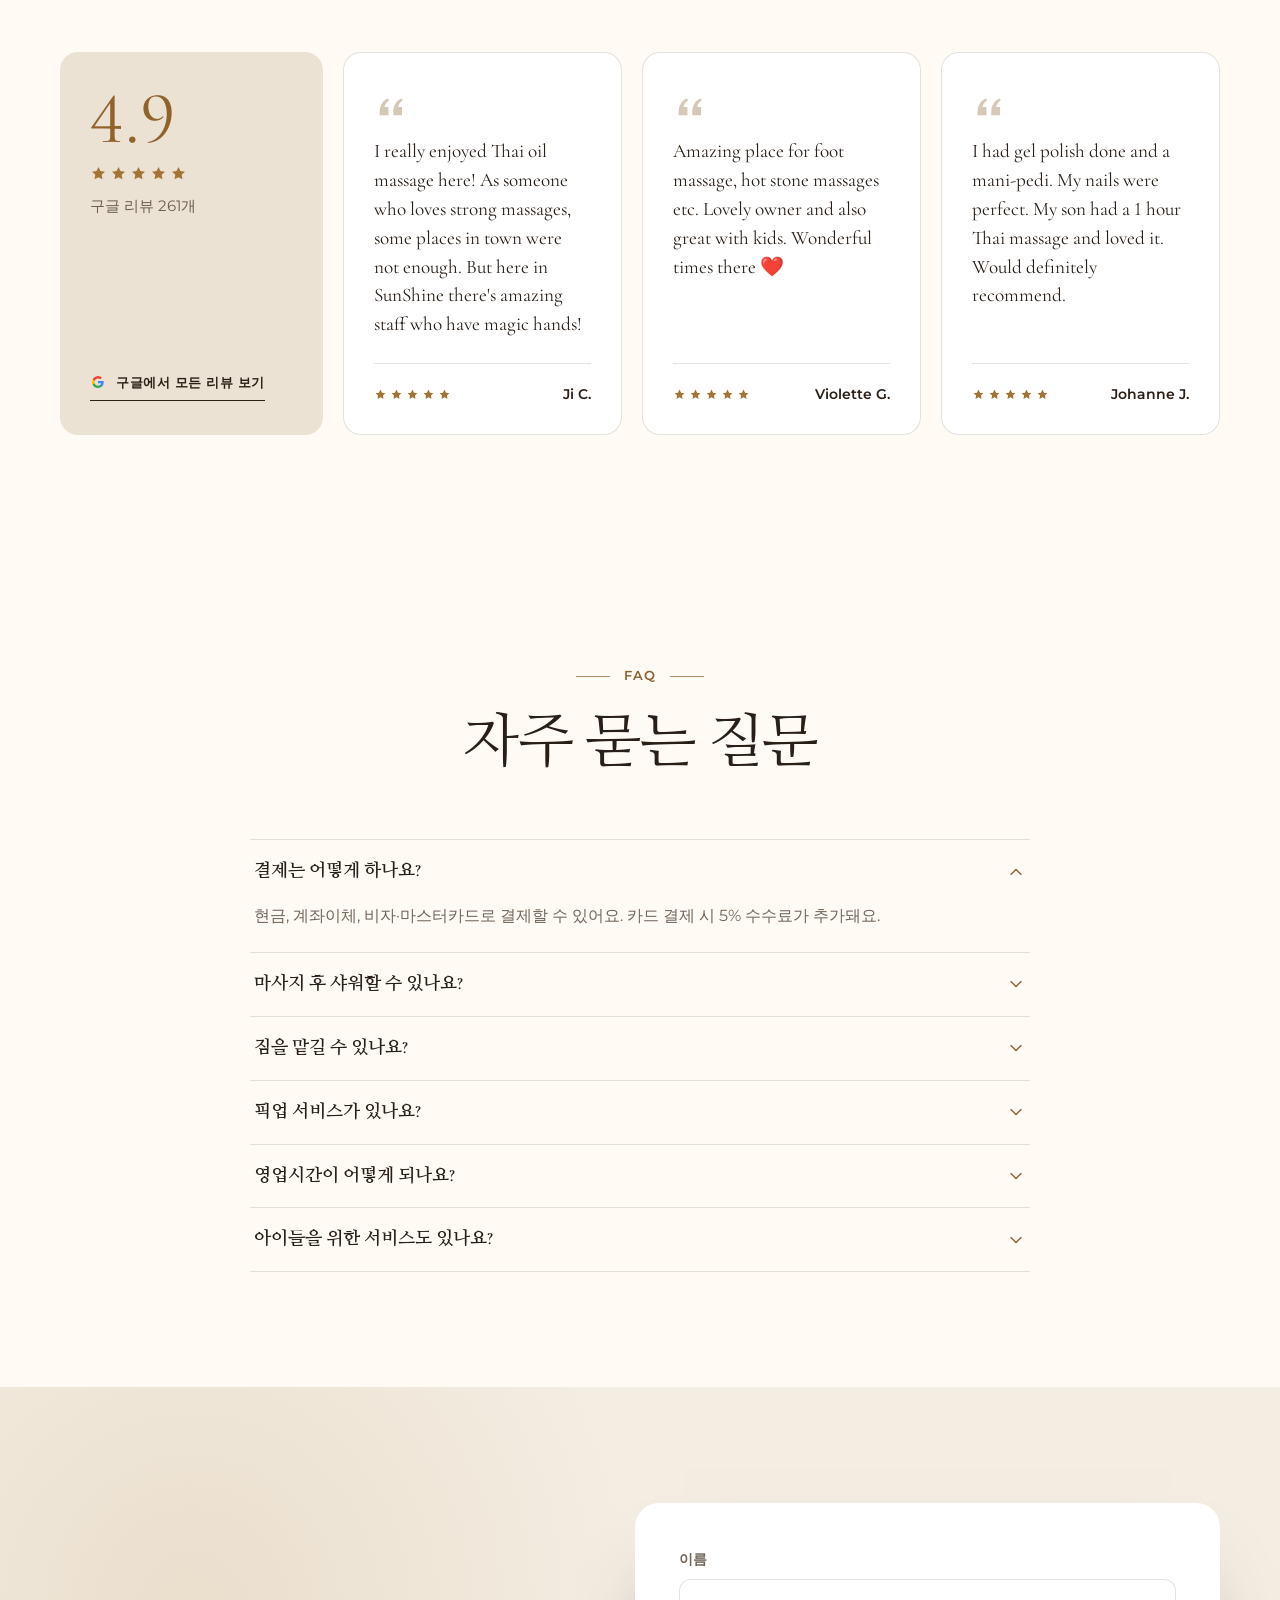
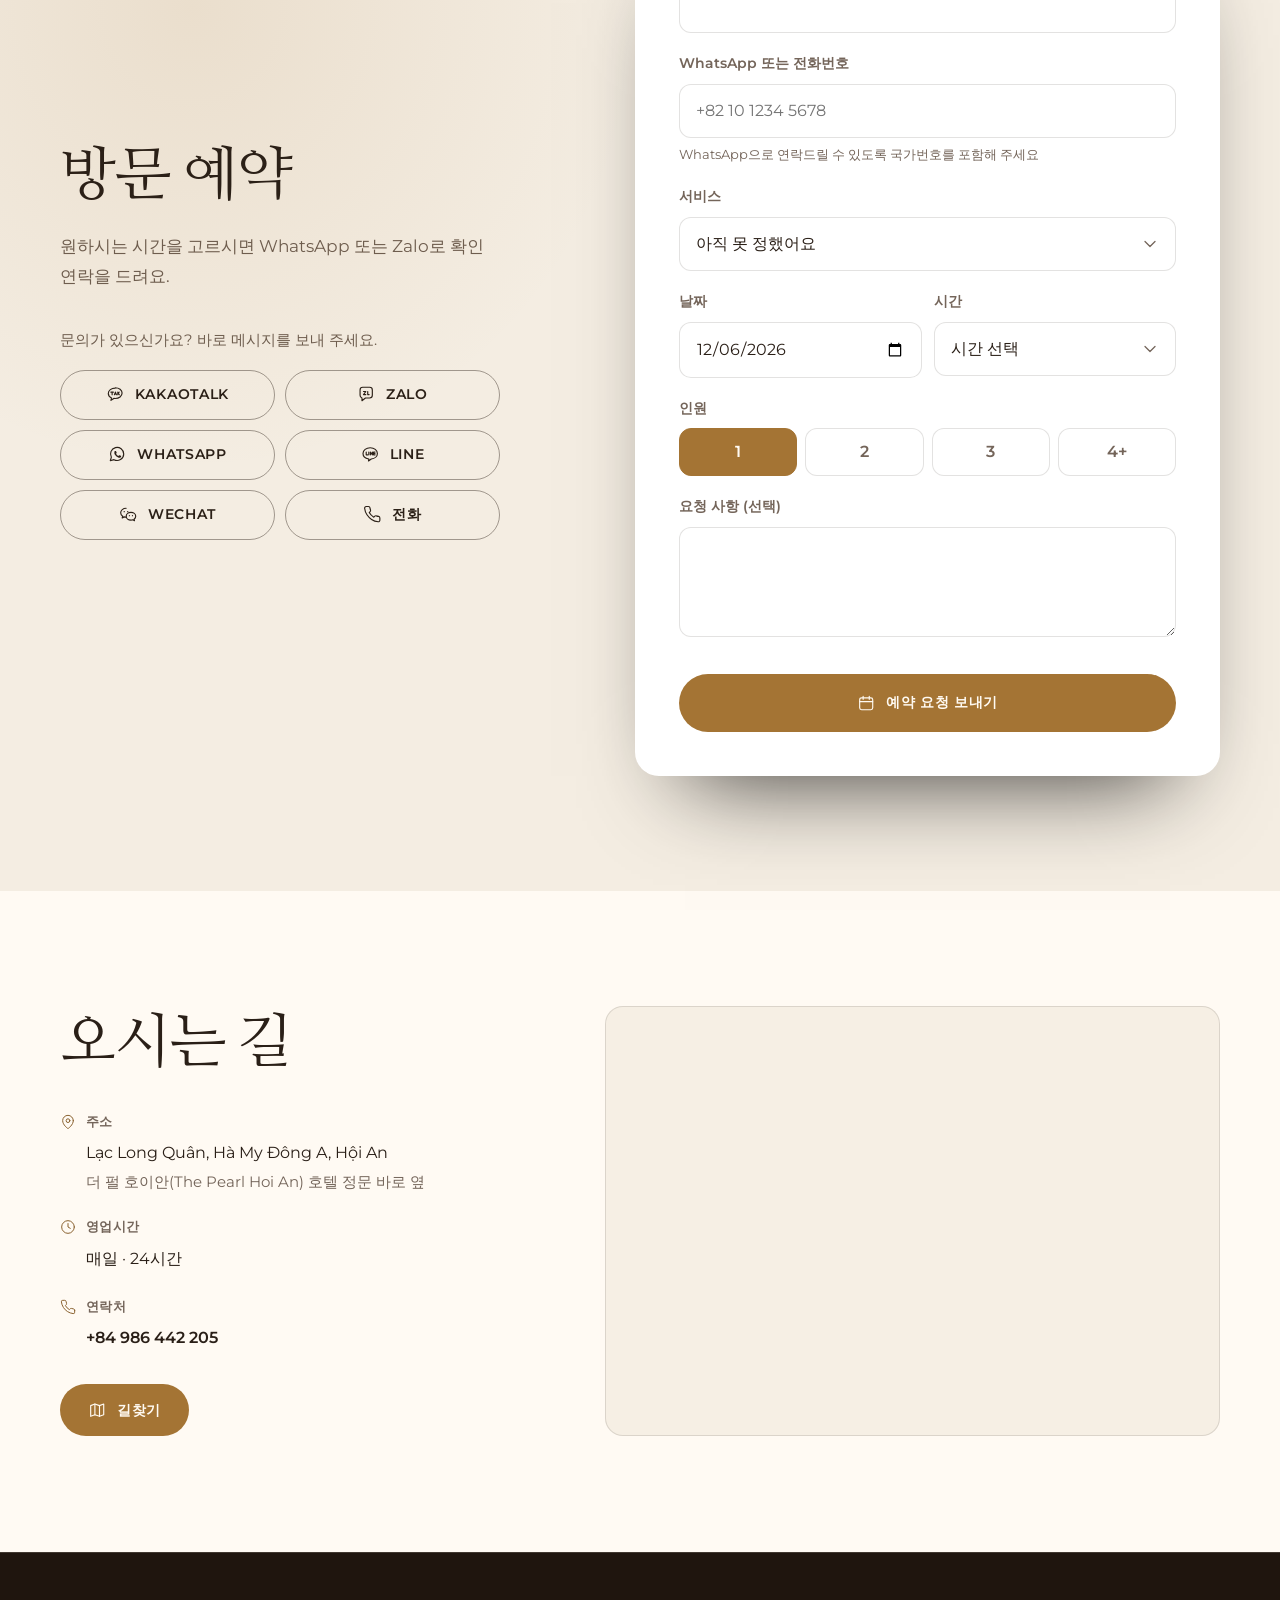
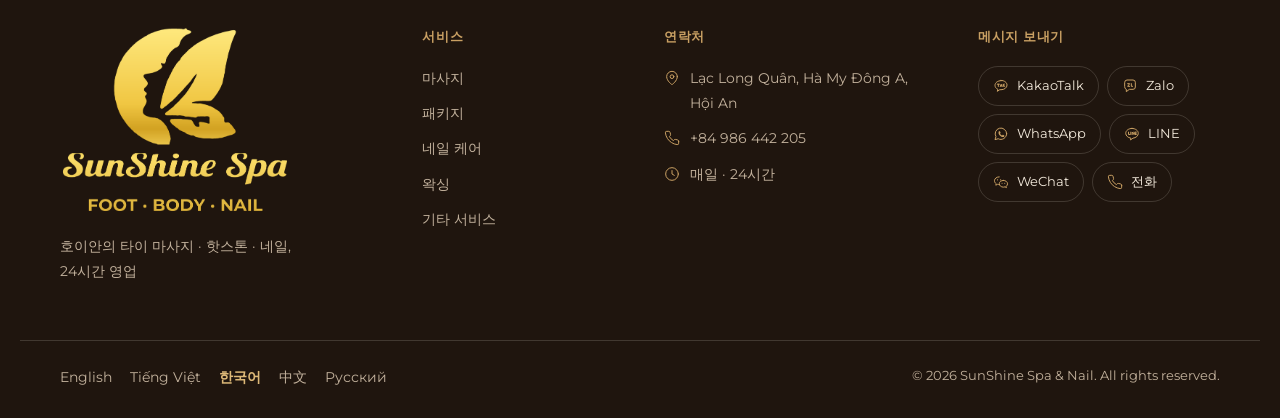
==== commit e4438c46: "Update sunshine-spa preview site Co-Authored-By: Claude Opus 5.5 <noreply@anthropic.com>" ====
--- a/ko/index.html
+++ b/ko/index.html
@@ -21,7 +21,7 @@
 <link rel="preconnect" href="https://fonts.googleapis.com">
 <link rel="preconnect" href="https://fonts.gstatic.com" crossorigin>
 <link rel="stylesheet" href="https://fonts.googleapis.com/css2?family=Cormorant+Garamond:ital,wght@0,400;0,500;0,600;1,400;1,500&amp;family=Montserrat:wght@400;500;600&amp;family=Nanum+Myeongjo:wght@400;700&amp;display=swap">
-<link rel="stylesheet" href="../assets/v3.css?v=cb027e1d">
+<link rel="stylesheet" href="../assets/v3.css?v=4e6cbd60">
 <style>:root{ --wood:#f4ede2;--wood-2:#ece2d3;--wood-3:#e0d3bf;--wood-rgb:244,237,226;--cream:#fffaf3;--cream-2:#f6efe4;--paper:#ffffff;--on-dark:#2b2017;--on-dark-muted:#6e5d4e;--on-dark-rgb:43,32,23;--on-dark-head:#2b2017;--line-dark:rgba(43,32,23,.14);--gold:#a47434;--gold-hi:#8f6329;--gold-rgb:164,116,52;--btn-ink:#fffaf2;--gold-deep:#8a6230;--glow-rgb:214,168,98;--glow2-rgb:190,150,95;--slat-rgb:120,90,60 }</style>
 <script>document.documentElement.classList.add("js")</script>
 <link rel="preload" as="image" href="../img/hero-1280.webp" imagesrcset="../img/hero-800.webp 800w, ../img/hero-1280.webp 1280w" imagesizes="(min-width: 960px) 40vw, 100vw">
@@ -33,7 +33,7 @@
 
 <header class="nav" id="top">
   <div class="wrap nav-inner">
-    <a class="logo" href="#top" aria-label="SunShine Spa &amp; Nail"><img class="logo-img" src="../logo-wide.png" alt="SunShine Spa &amp; Nail" width="2472" height="300"></a>
+    <a class="logo" href="#top" aria-label="SunShine Spa &amp; Nail"><img class="logo-img" src="../logo-wide.png" alt="SunShine Spa &amp; Nail" width="2098" height="300"></a>
     <nav class="nav-links" aria-label="메뉴">
       <a href="#services">서비스 &amp; 가격</a>
 <a href="#offers">혜택</a><a href="#reviews">리뷰</a>      <a href="#visit">오시는 길</a>
@@ -684,8 +684,7 @@
 <a class="ab-main" href="#book"><svg class="ic" viewBox="0 0 24 24" aria-hidden="true" focusable="false"><rect x="3.5" y="5" width="17" height="15.5" rx="2.5"/><path d="M8 3v4M16 3v4M3.5 10h17"/></svg><span>예약하기</span></a>  <a class="ab-item" href="tel:+84986442205"><svg class="ic" viewBox="0 0 24 24" aria-hidden="true" focusable="false"><path d="M22 16.9v3a2 2 0 0 1-2.2 2 19.8 19.8 0 0 1-8.6-3.1 19.5 19.5 0 0 1-6-6A19.8 19.8 0 0 1 2.1 4.2 2 2 0 0 1 4.1 2h3a2 2 0 0 1 2 1.7c.1 1 .4 1.9.7 2.8a2 2 0 0 1-.5 2.1L8.1 9.9a16 16 0 0 0 6 6l1.3-1.3a2 2 0 0 1 2.1-.4c.9.3 1.8.6 2.8.7a2 2 0 0 1 1.7 2z"/></svg><span>전화</span></a>
 <a class="ab-item" href="https://www.google.com/maps/dir/?api=1&amp;destination=SunShine+Spa+%26+Nail%2C+L%E1%BA%A1c+Long+Qu%C3%A2n%2C+H%C3%A0+My+%C4%90%C3%B4ng+A%2C+H%E1%BB%99i+An&amp;destination_place_id=ChIJjfmBW60PQjERwZygsNHJV4o" target="_blank" rel="noopener"><svg class="ic" viewBox="0 0 24 24" aria-hidden="true" focusable="false"><path d="M9 4 3.5 6v14L9 18l6 2 5.5-2V4L15 6z"/><path d="M9 4v14M15 6v14"/></svg><span>지도</span></a></nav>
 
-<div class="fchat" role="group" aria-label="메시지 보내기">
-<a class="fc fc-zalo" href="https://zalo.me/0986442205" target="_blank" rel="noopener" aria-label="Zalo"><svg class="ic" viewBox="0 0 24 24" aria-hidden="true" focusable="false"><path d="M4 6.5A3.5 3.5 0 0 1 7.5 3h9A3.5 3.5 0 0 1 20 6.5v7a3.5 3.5 0 0 1-3.5 3.5H11l-4.5 3.5V17A3.5 3.5 0 0 1 4 13.5z"/><path d="M8.5 8.5h3l-3 4h3M14 8.5v4h1.8"/></svg><span class="fc-tip">Zalo</span></a><a class="fc fc-wa" href="https://wa.me/84986442205" target="_blank" rel="noopener" aria-label="WhatsApp"><svg class="ic" viewBox="0 0 24 24" aria-hidden="true" focusable="false"><path d="M20.5 11.6a8.6 8.6 0 0 1-12.7 7.5L3 20.5l1.4-4.6A8.6 8.6 0 1 1 20.5 11.6z"/><path class="fill" d="M8.6 8.3c.2-.5.5-.6.8-.6h.6c.2 0 .4.1.5.4l.8 1.8c.1.2 0 .5-.1.7l-.5.6c-.1.2-.1.4 0 .6.4.8 1.6 2 2.5 2.4.2.1.4.1.6-.1l.6-.7c.2-.2.4-.2.6-.1l1.8.8c.3.1.4.3.4.5 0 .9-.6 1.8-1.7 2-1 .2-2.5-.2-4.4-1.7-1.8-1.5-2.7-3.2-2.8-4.2-.1-.9.2-1.8.3-2.4z"/></svg><span class="fc-tip">WhatsApp</span></a><button type="button" class="fc fc-kakao" data-kakao-id="Sunshinespa" aria-label="KakaoTalk"><svg class="ic" viewBox="0 0 24 24" aria-hidden="true" focusable="false"><path d="M12 4C7 4 3 7.1 3 11c0 2.5 1.7 4.7 4.2 5.9L6.5 20l3.7-2.5c.6.1 1.2.1 1.8.1 5 0 9-3.1 9-7s-4-7-9-7z"/><path d="M8 9.3v3.4M9.6 9.3h-3.2M11 12.7l1.3-3.4 1.3 3.4M11.4 11.8h1.8M15.4 9.3v3.4M15.4 11l1.8-1.7M16 10.5l1.4 2.2"/></svg><span class="fc-tip">KakaoTalk</span></button></div>
+<div class="fchat" role="group" aria-label="메시지 보내기"><button type="button" class="fc fc-kakao" data-kakao-id="Sunshinespa" aria-label="KakaoTalk"><svg class="ic" viewBox="0 0 24 24" aria-hidden="true" focusable="false"><path d="M12 4C7 4 3 7.1 3 11c0 2.5 1.7 4.7 4.2 5.9L6.5 20l3.7-2.5c.6.1 1.2.1 1.8.1 5 0 9-3.1 9-7s-4-7-9-7z"/><path d="M8 9.3v3.4M9.6 9.3h-3.2M11 12.7l1.3-3.4 1.3 3.4M11.4 11.8h1.8M15.4 9.3v3.4M15.4 11l1.8-1.7M16 10.5l1.4 2.2"/></svg><span class="fc-tip">KakaoTalk</span></button><a class="fc fc-zalo" href="https://zalo.me/0986442205" target="_blank" rel="noopener" aria-label="Zalo"><svg class="ic" viewBox="0 0 24 24" aria-hidden="true" focusable="false"><path d="M4 6.5A3.5 3.5 0 0 1 7.5 3h9A3.5 3.5 0 0 1 20 6.5v7a3.5 3.5 0 0 1-3.5 3.5H11l-4.5 3.5V17A3.5 3.5 0 0 1 4 13.5z"/><path d="M8.5 8.5h3l-3 4h3M14 8.5v4h1.8"/></svg><span class="fc-tip">Zalo</span></a><a class="fc fc-wa" href="https://wa.me/84986442205" target="_blank" rel="noopener" aria-label="WhatsApp"><svg class="ic" viewBox="0 0 24 24" aria-hidden="true" focusable="false"><path d="M20.5 11.6a8.6 8.6 0 0 1-12.7 7.5L3 20.5l1.4-4.6A8.6 8.6 0 1 1 20.5 11.6z"/><path class="fill" d="M8.6 8.3c.2-.5.5-.6.8-.6h.6c.2 0 .4.1.5.4l.8 1.8c.1.2 0 .5-.1.7l-.5.6c-.1.2-.1.4 0 .6.4.8 1.6 2 2.5 2.4.2.1.4.1.6-.1l.6-.7c.2-.2.4-.2.6-.1l1.8.8c.3.1.4.3.4.5 0 .9-.6 1.8-1.7 2-1 .2-2.5-.2-4.4-1.7-1.8-1.5-2.7-3.2-2.8-4.2-.1-.9.2-1.8.3-2.4z"/></svg><span class="fc-tip">WhatsApp</span></a><a class="fc fc-line" href="https://line.me/ti/p/_vO2AToirl" target="_blank" rel="noopener" aria-label="LINE"><svg class="ic" viewBox="0 0 24 24" aria-hidden="true" focusable="false"><path d="M12 3.6c5.2 0 9.4 3.3 9.4 7.4 0 3.7-3.4 6.8-8 7.3l-3.6 2.6.4-2.7C6 17.5 2.6 14.6 2.6 11c0-4.1 4.2-7.4 9.4-7.4z"/><path d="M6.8 9.2v3.6h1.9M10.2 9.2v3.6M12.3 12.8V9.2l2.6 3.6V9.2M18.4 9.2h-2v3.6h2M16.4 11h1.8"/></svg><span class="fc-tip">LINE</span></a><button type="button" class="fc fc-wechat" data-wechat-id="Sunshine_spa84" aria-label="WeChat"><svg class="ic" viewBox="0 0 24 24" aria-hidden="true" focusable="false"><path d="M9.3 4.3c-4 0-7.1 2.6-7.1 5.8 0 1.8 1 3.4 2.6 4.5l-.6 2.2 2.6-1.3c.8.2 1.6.3 2.5.3"/><path d="M15.6 9.6c3.4 0 6.2 2.3 6.2 5.1 0 1.5-.8 2.9-2.1 3.8l.5 1.9-2.2-1.1c-.8.3-1.6.4-2.4.4-3.4 0-6.2-2.3-6.2-5.1s2.8-5 6.2-5z"/><circle class="fill" cx="6.8" cy="8.7" r=".9"/><circle class="fill" cx="11.4" cy="8.7" r=".9"/><circle class="fill" cx="13.6" cy="13.9" r=".8"/><circle class="fill" cx="17.6" cy="13.9" r=".8"/></svg><span class="fc-tip">WeChat</span></button></div>
 
 <script id="site-data" type="application/json">{"lang": "ko", "tz": "Asia/Ho_Chi_Minh", "hours": {"mon": ["00:00", "24:00"], "tue": ["00:00", "24:00"], "wed": ["00:00", "24:00"], "thu": ["00:00", "24:00"], "fri": ["00:00", "24:00"], "sat": ["00:00", "24:00"], "sun": ["00:00", "24:00"]}, "slot": 30, "api": "/api/book", "demo": true, "wa": "84986442205", "name": "SunShine Spa & Nail", "days": ["월요일", "화요일", "수요일", "목요일", "금요일", "토요일", "일요일"], "days_vi": ["Thứ Hai", "Thứ Ba", "Thứ Tư", "Thứ Năm", "Thứ Sáu", "Thứ Bảy", "Chủ Nhật"], "t": {"kakao_copied": "카카오톡 ID가 복사되었어요: {id}. 카카오톡 → 친구 추가 → ID로 추가해 주세요.", "wechat_copied": "위챗 ID가 복사되었어요: {id}. 위챗 → 친구 추가 → ID를 붙여넣어 주세요.", "open_24": "24시간 영업", "open_until": "영업 중 · {t}까지", "opens_at": "영업 종료 · {d} {t} 오픈", "today": "오늘", "tomorrow": "내일", "f_time_pick": "시간 선택", "f_time_none": "이날은 휴무입니다", "f_sending": "보내는 중…", "f_submit": "예약 요청 보내기", "f_required": "이 항목을 입력해 주세요", "ok_title": "예약 요청을 보냈어요!", "ok_text": "곧 WhatsApp 또는 Zalo로 예약 시간을 확인해 드릴게요. 급하시면 바로 메시지를 보내 주세요.", "err_text": "요청을 보내지 못했어요. 메시지로 바로 연락해 주세요. 몇 초면 돼요.", "photo_of": "{total}장 중 {n}번째 사진"}, "langs": ["en", "vi", "ko", "zh", "ru"]}</script>
 <script src="../assets/site.js?v=3bd43fdb" defer></script>
--- a/assets/v3.css
+++ b/assets/v3.css
@@ -845,4 +845,5 @@
 .fc-line{background:#06c755;color:#fff}
 .fc-wechat{background:#07c160;color:#fff}
 .fc-line .ic,.fc-wechat .ic{stroke:#fff;stroke-width:1.6}
+@media (max-width:959px){.fchat{gap:7px}.fc{width:44px;height:44px}.fc .ic{width:22px;height:22px}}
 /* ==== /LINE и WeChat ==== */
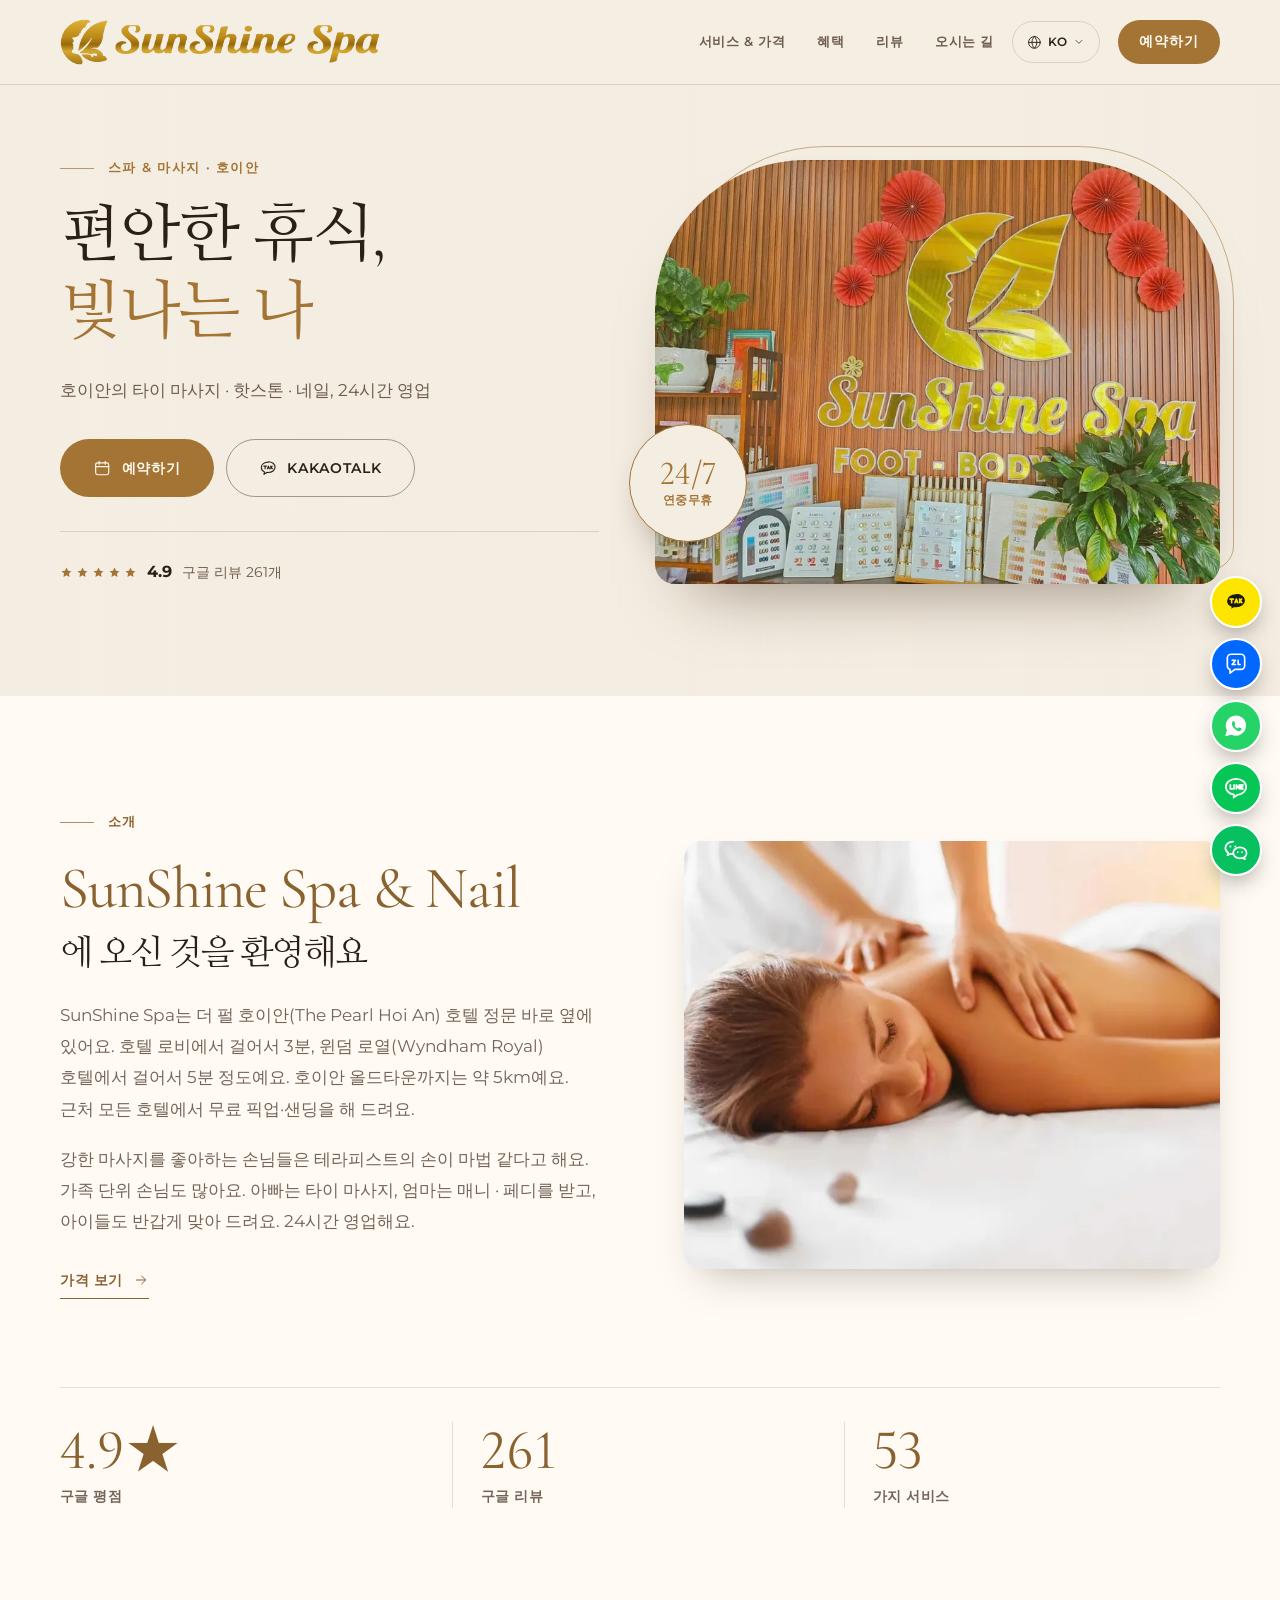
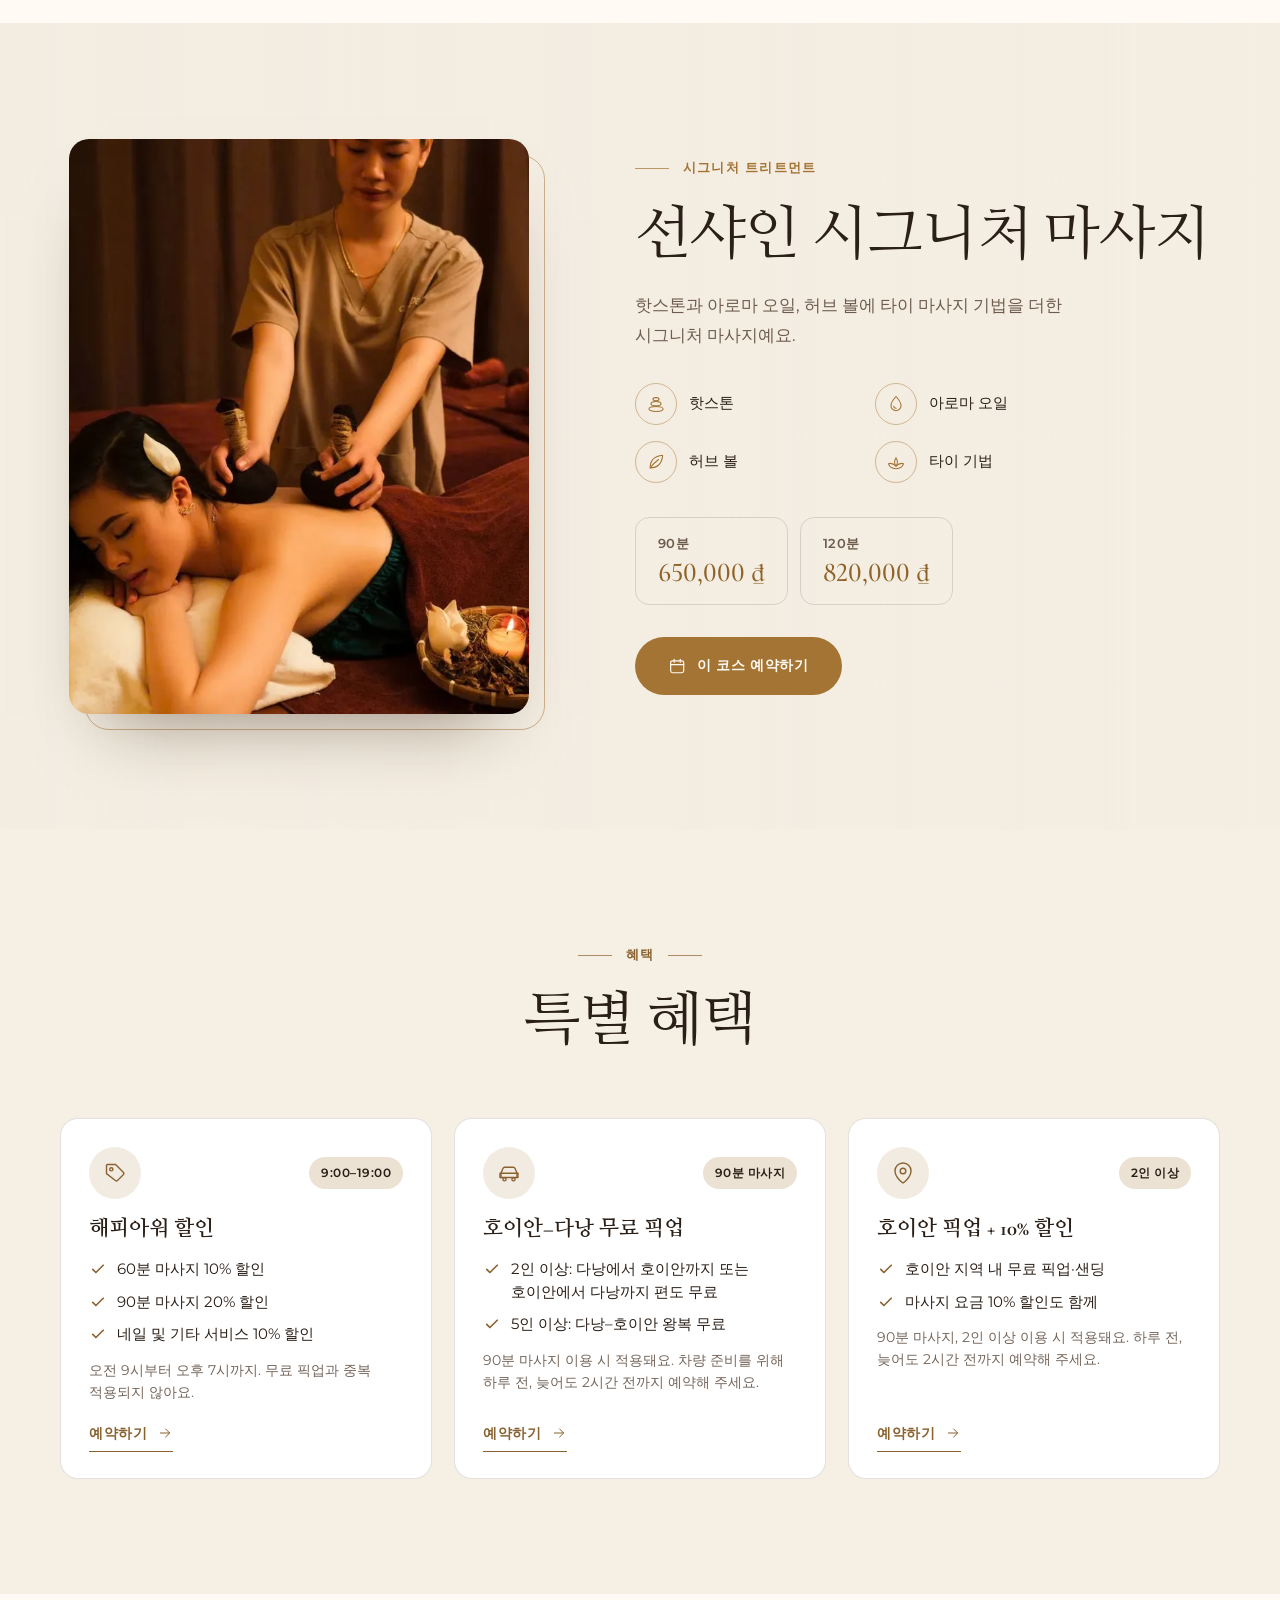
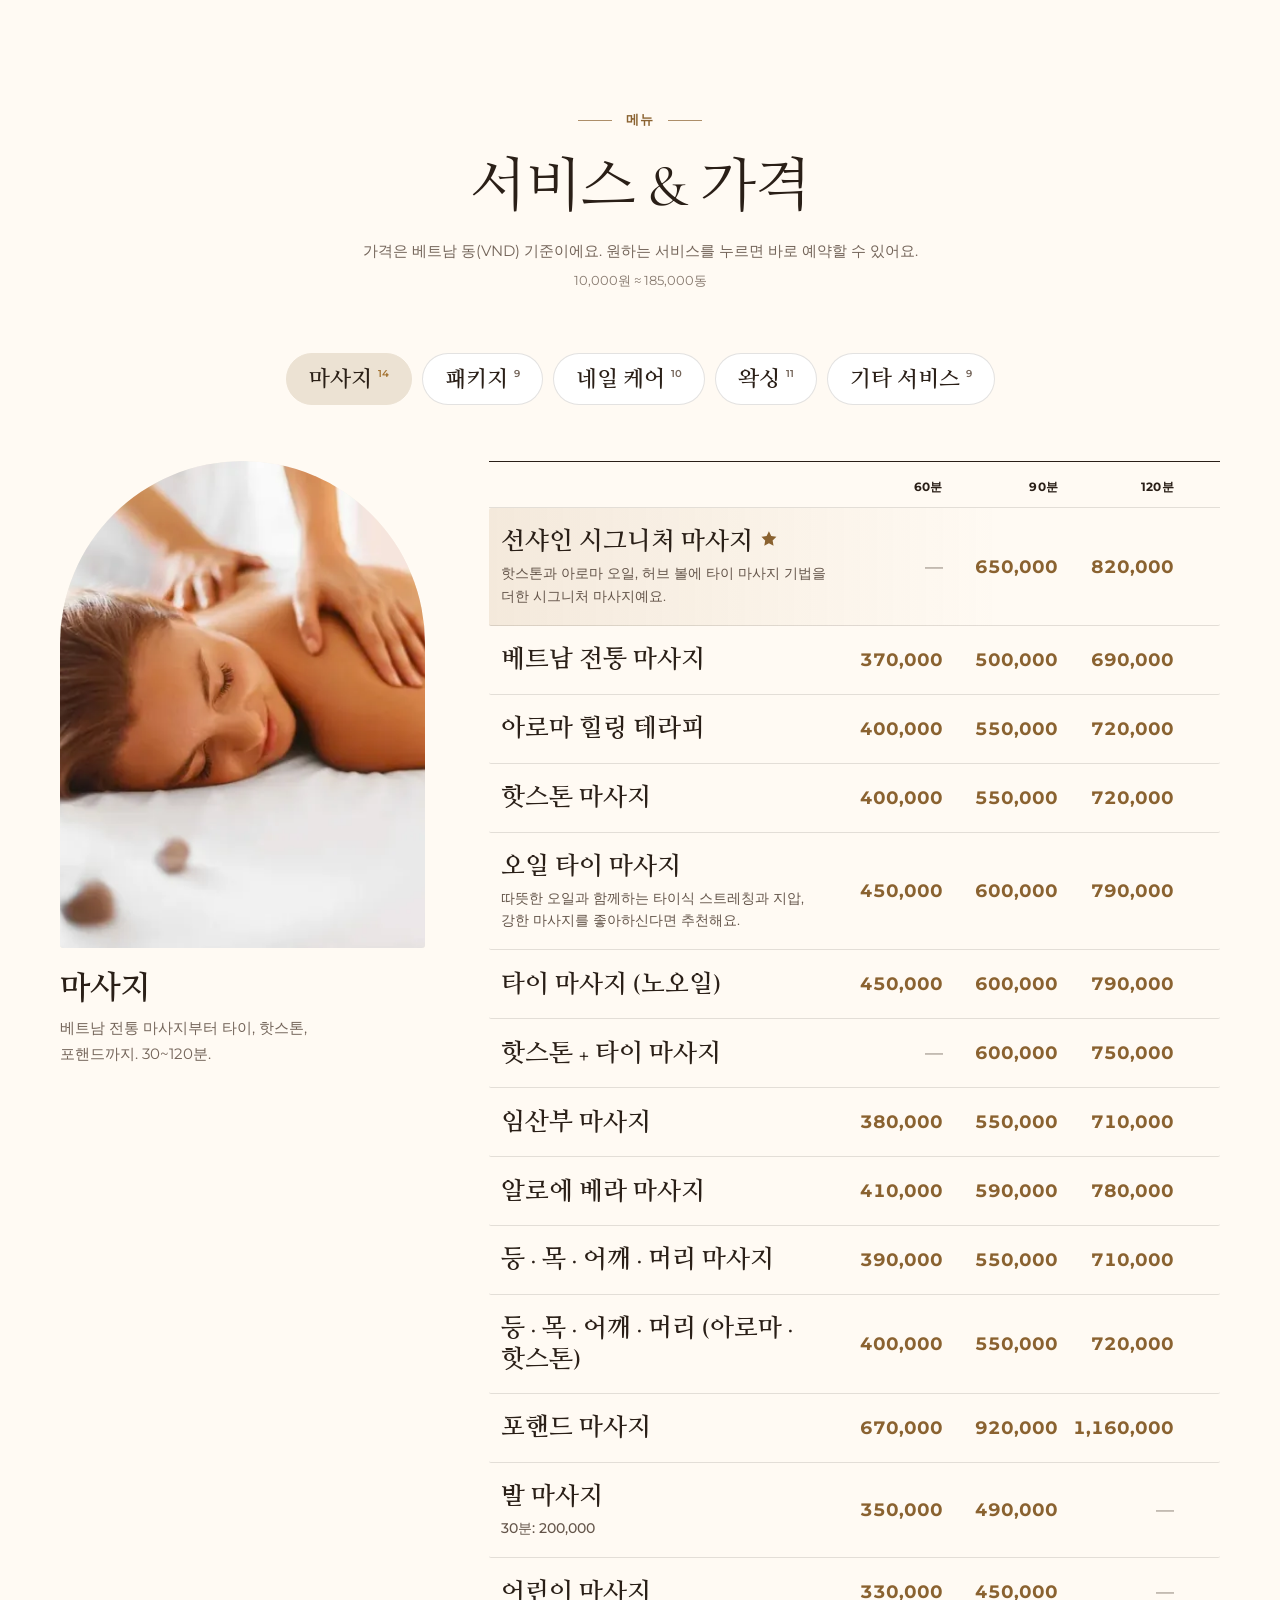
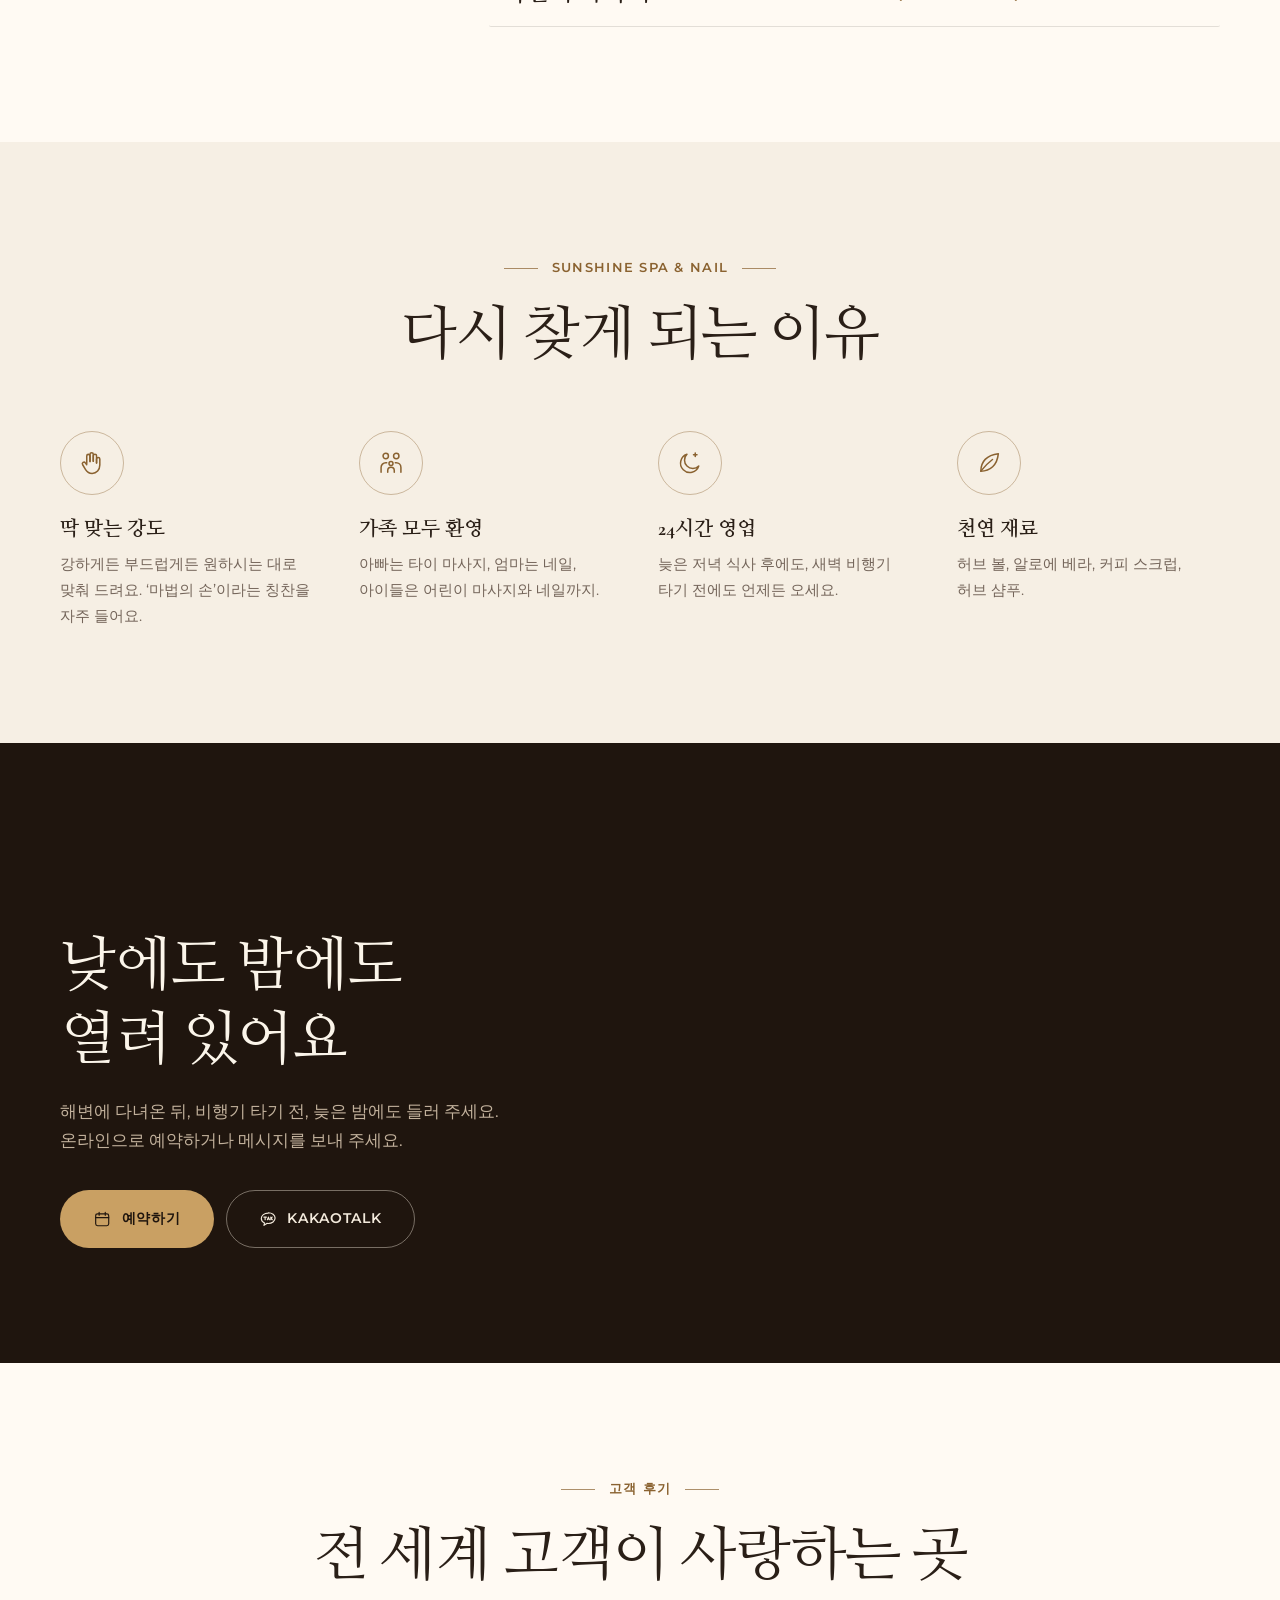
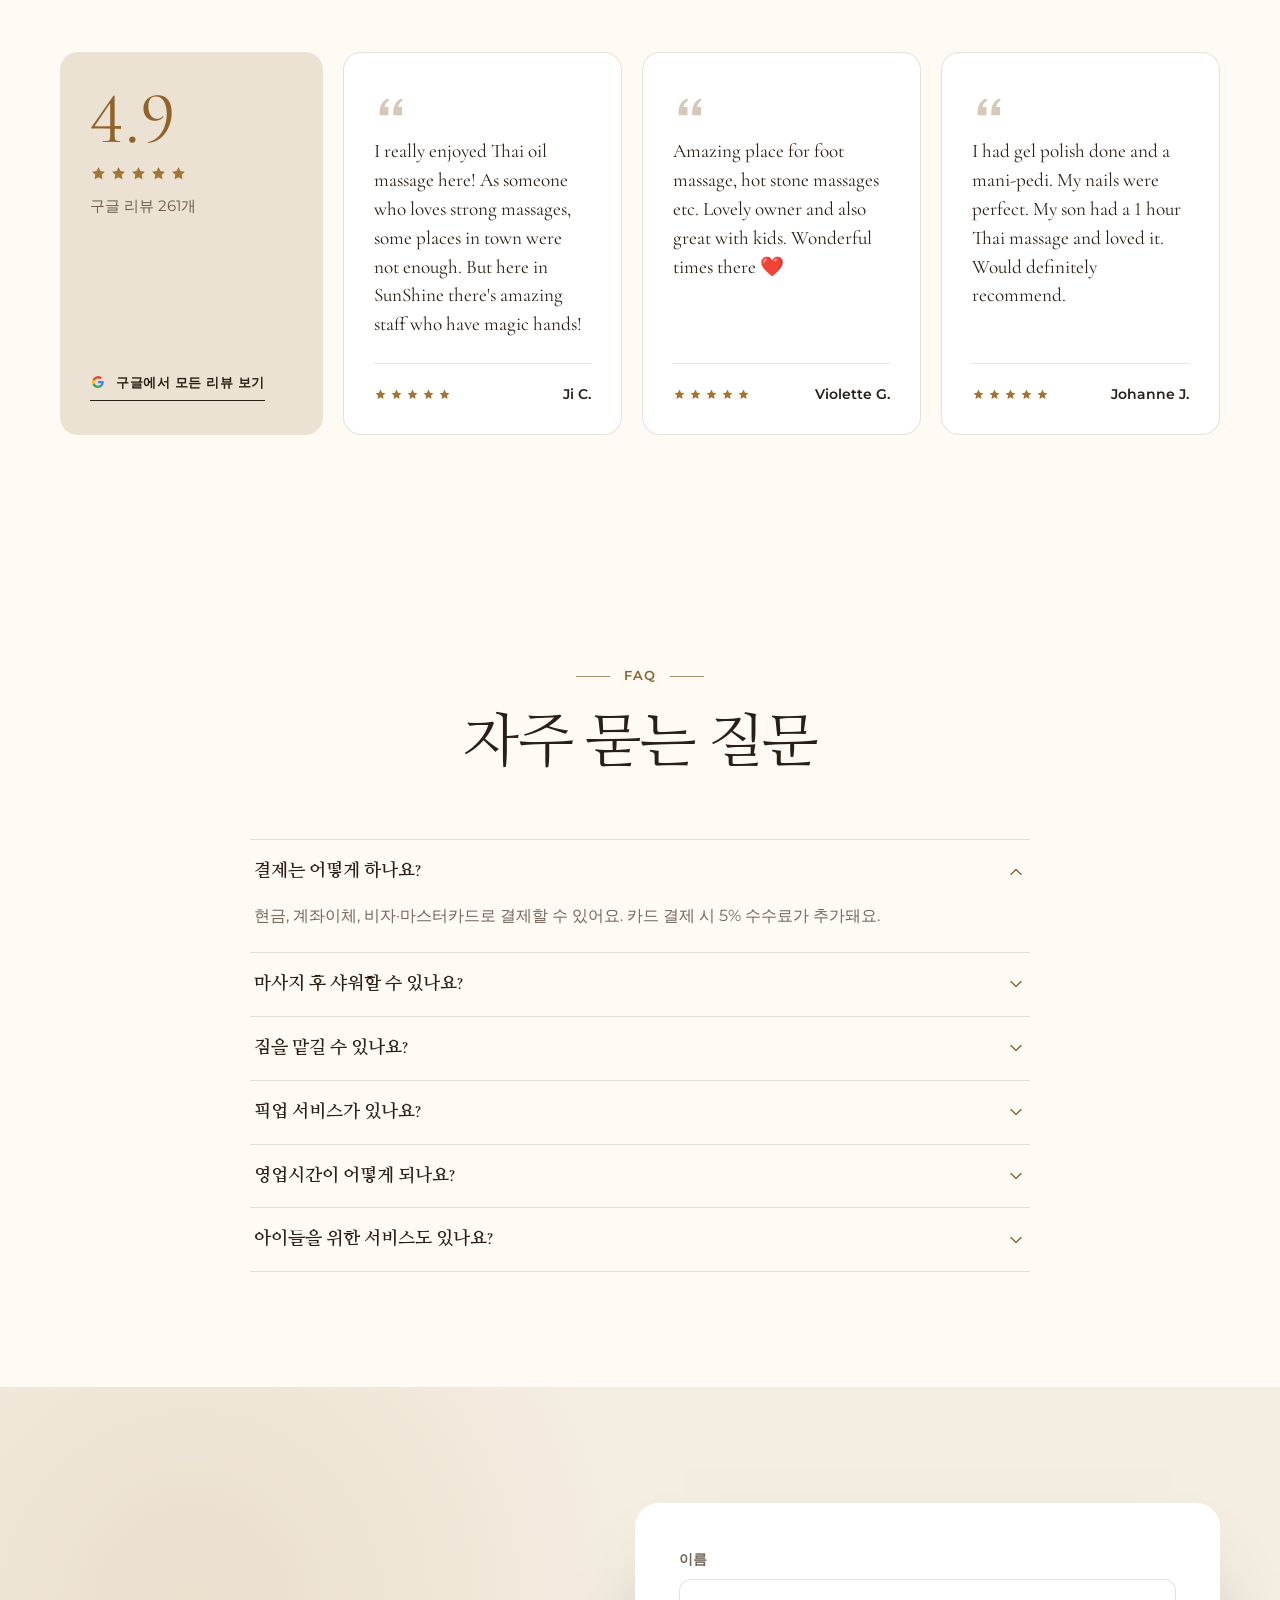
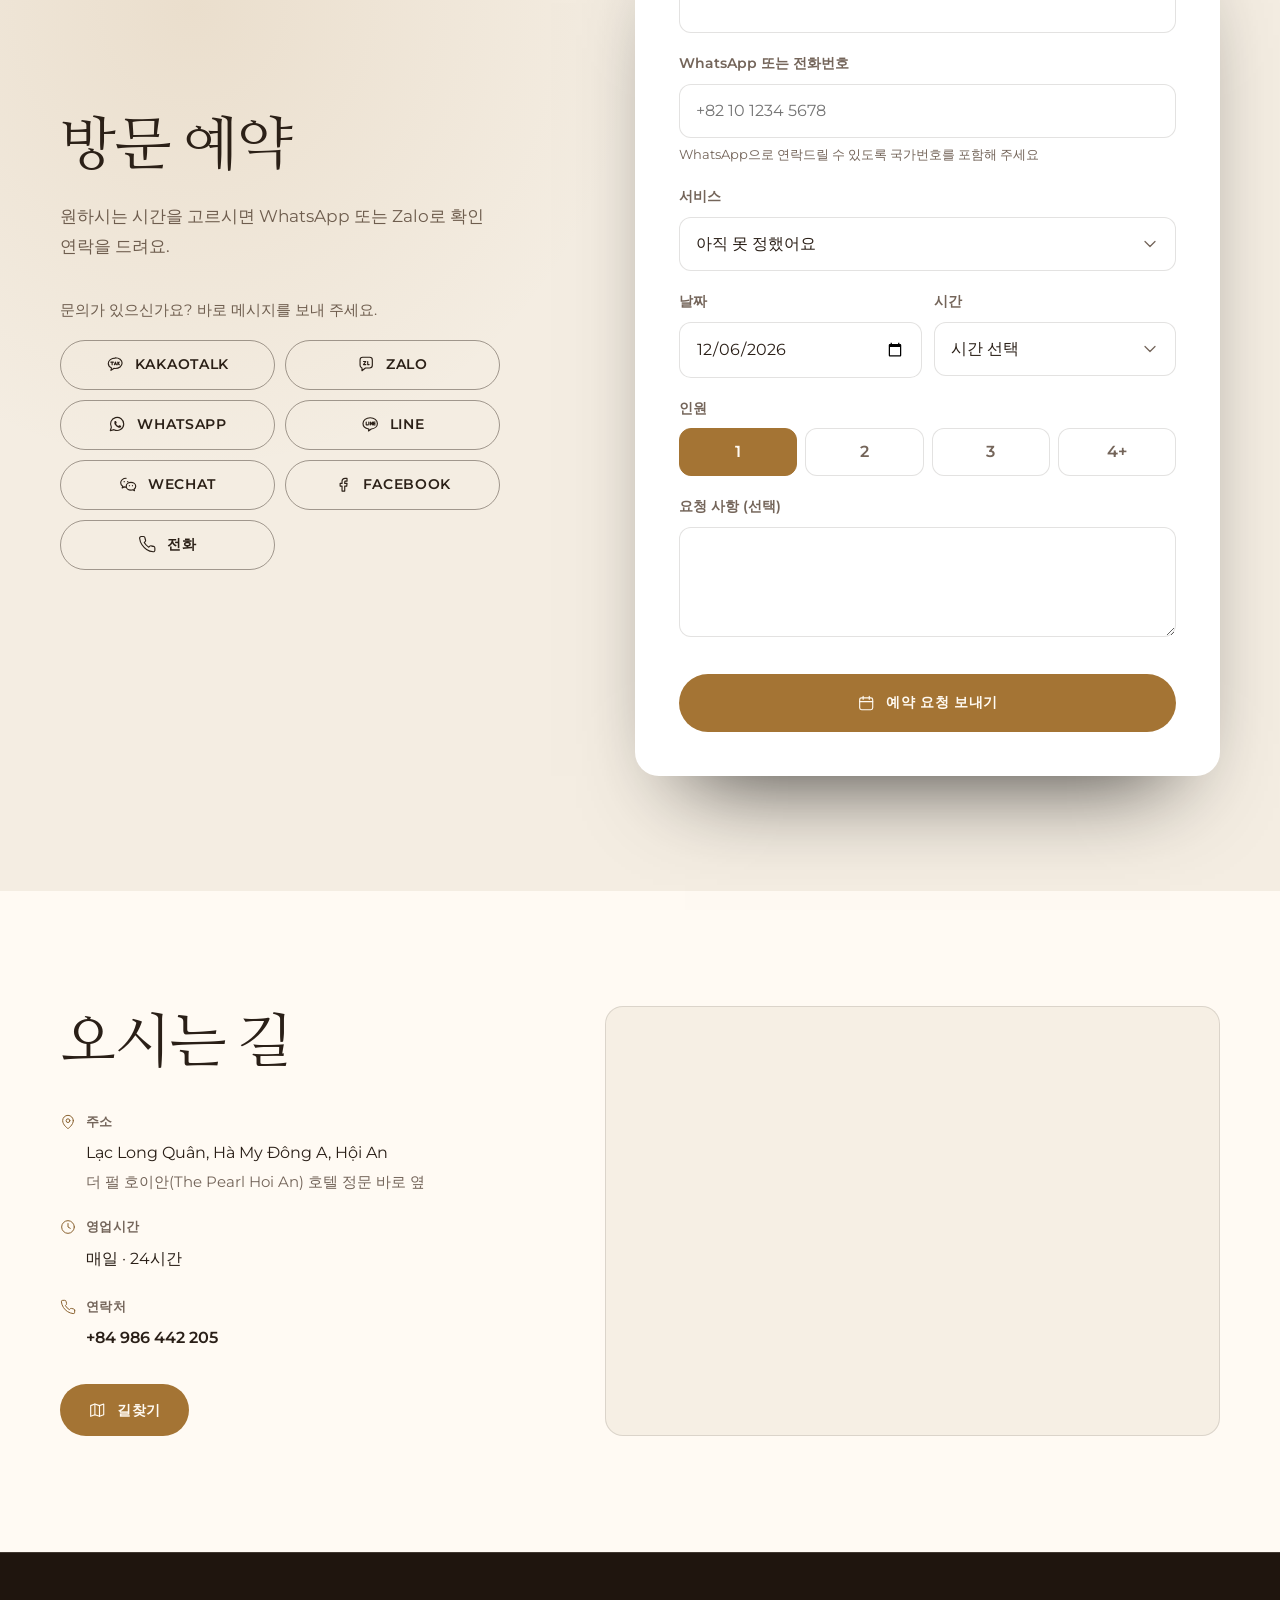
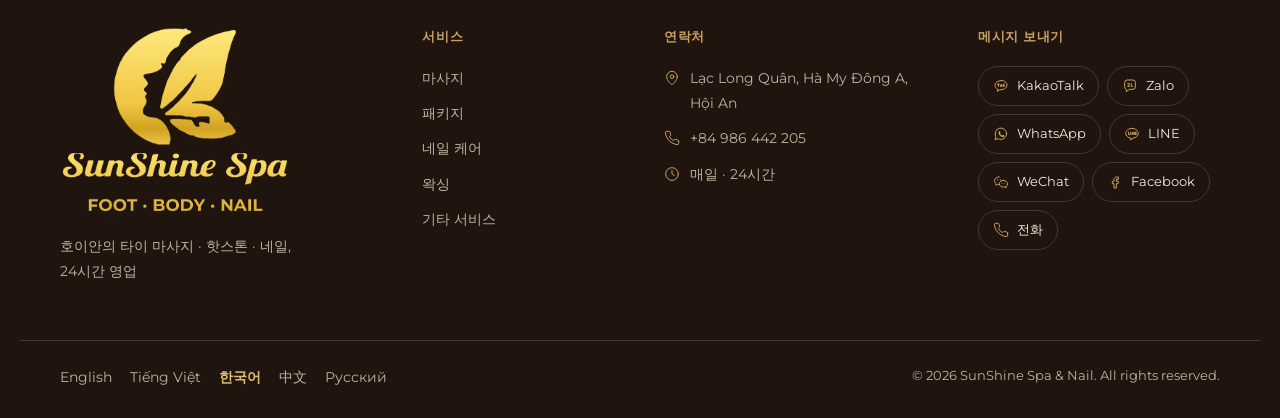
==== commit c4066209: "Update sunshine-spa preview site Co-Authored-By: Claude Opus 5.5 <noreply@anthropic.com>" ====
--- a/ko/index.html
+++ b/ko/index.html
@@ -25,7 +25,7 @@
 <style>:root{ --wood:#f4ede2;--wood-2:#ece2d3;--wood-3:#e0d3bf;--wood-rgb:244,237,226;--cream:#fffaf3;--cream-2:#f6efe4;--paper:#ffffff;--on-dark:#2b2017;--on-dark-muted:#6e5d4e;--on-dark-rgb:43,32,23;--on-dark-head:#2b2017;--line-dark:rgba(43,32,23,.14);--gold:#a47434;--gold-hi:#8f6329;--gold-rgb:164,116,52;--btn-ink:#fffaf2;--gold-deep:#8a6230;--glow-rgb:214,168,98;--glow2-rgb:190,150,95;--slat-rgb:120,90,60 }</style>
 <script>document.documentElement.classList.add("js")</script>
 <link rel="preload" as="image" href="../img/hero-1280.webp" imagesrcset="../img/hero-800.webp 800w, ../img/hero-1280.webp 1280w" imagesizes="(min-width: 960px) 40vw, 100vw">
-<script type="application/ld+json">{"@context": "https://schema.org", "@type": "DaySpa", "name": "SunShine Spa & Nail", "telephone": "+84986442205", "url": "https://romans7997.github.io/sunshine-spa/ko/", "address": {"@type": "PostalAddress", "streetAddress": "Lạc Long Quân, Hà My Đông A, Hội An", "addressLocality": "Hoi An", "addressCountry": "VN"}, "openingHoursSpecification": [{"@type": "OpeningHoursSpecification", "dayOfWeek": "Monday", "opens": "00:00", "closes": "24:00"}, {"@type": "OpeningHoursSpecification", "dayOfWeek": "Tuesday", "opens": "00:00", "closes": "24:00"}, {"@type": "OpeningHoursSpecification", "dayOfWeek": "Wednesday", "opens": "00:00", "closes": "24:00"}, {"@type": "OpeningHoursSpecification", "dayOfWeek": "Thursday", "opens": "00:00", "closes": "24:00"}, {"@type": "OpeningHoursSpecification", "dayOfWeek": "Friday", "opens": "00:00", "closes": "24:00"}, {"@type": "OpeningHoursSpecification", "dayOfWeek": "Saturday", "opens": "00:00", "closes": "24:00"}, {"@type": "OpeningHoursSpecification", "dayOfWeek": "Sunday", "opens": "00:00", "closes": "24:00"}], "sameAs": ["https://www.google.com/maps/place/?q=place_id:ChIJjfmBW60PQjERwZygsNHJV4o"], "priceRange": "₫₫", "image": "https://romans7997.github.io/sunshine-spa/img/hero-1280.webp"}</script>
+<script type="application/ld+json">{"@context": "https://schema.org", "@type": "DaySpa", "name": "SunShine Spa & Nail", "telephone": "+84986442205", "url": "https://romans7997.github.io/sunshine-spa/ko/", "address": {"@type": "PostalAddress", "streetAddress": "Lạc Long Quân, Hà My Đông A, Hội An", "addressLocality": "Hoi An", "addressCountry": "VN"}, "openingHoursSpecification": [{"@type": "OpeningHoursSpecification", "dayOfWeek": "Monday", "opens": "00:00", "closes": "24:00"}, {"@type": "OpeningHoursSpecification", "dayOfWeek": "Tuesday", "opens": "00:00", "closes": "24:00"}, {"@type": "OpeningHoursSpecification", "dayOfWeek": "Wednesday", "opens": "00:00", "closes": "24:00"}, {"@type": "OpeningHoursSpecification", "dayOfWeek": "Thursday", "opens": "00:00", "closes": "24:00"}, {"@type": "OpeningHoursSpecification", "dayOfWeek": "Friday", "opens": "00:00", "closes": "24:00"}, {"@type": "OpeningHoursSpecification", "dayOfWeek": "Saturday", "opens": "00:00", "closes": "24:00"}, {"@type": "OpeningHoursSpecification", "dayOfWeek": "Sunday", "opens": "00:00", "closes": "24:00"}], "sameAs": ["https://www.facebook.com/p/Sunshine-Spa-Nail-100092625280093/", "https://www.google.com/maps/place/?q=place_id:ChIJjfmBW60PQjERwZygsNHJV4o"], "priceRange": "₫₫", "image": "https://romans7997.github.io/sunshine-spa/img/hero-1280.webp"}</script>
 <script type="application/ld+json">{"@context": "https://schema.org", "@type": "FAQPage", "mainEntity": [{"@type": "Question", "name": "결제는 어떻게 하나요?", "acceptedAnswer": {"@type": "Answer", "text": "현금, 계좌이체, 비자·마스터카드로 결제할 수 있어요. 카드 결제 시 5% 수수료가 추가돼요."}}, {"@type": "Question", "name": "마사지 후 샤워할 수 있나요?", "acceptedAnswer": {"@type": "Answer", "text": "네, 마사지 후 샤워하실 수 있어요."}}, {"@type": "Question", "name": "짐을 맡길 수 있나요?", "acceptedAnswer": {"@type": "Answer", "text": "네, 짐을 맡기고 관광하신 뒤 나중에 찾아가시면 돼요."}}, {"@type": "Question", "name": "픽업 서비스가 있나요?", "acceptedAnswer": {"@type": "Answer", "text": "네, 근처 모든 호텔에서 무료 픽업·샌딩을 해 드려요. 90분 마사지를 받으시면 호이안 시내는 2인 이상, 다낭–호이안 편도는 2인 이상, 왕복은 5인 이상 무료로 픽업·샌딩해 드려요. 하루 전, 늦어도 2시간 전까지 예약해 주세요."}}, {"@type": "Question", "name": "영업시간이 어떻게 되나요?", "acceptedAnswer": {"@type": "Answer", "text": "연중무휴 24시간 영업해요."}}, {"@type": "Question", "name": "아이들을 위한 서비스도 있나요?", "acceptedAnswer": {"@type": "Answer", "text": "네, 어린이 마사지와 어린이 네일이 있어서 가족 모두 함께 쉬실 수 있어요."}}]}</script>
 </head>
 <body>
@@ -258,7 +258,7 @@
       </div>
       <div class="panel" id="cat2" role="tabpanel" aria-labelledby="tab-cat2">
         <div class="panel-media">
-<div class="panel-img"><img src="../img/c2-760.webp" srcset="../img/c2-760.webp 760w" sizes="(min-width: 960px) 30vw, 140px" alt="" width="760" height="1281" loading="lazy" decoding="async" style="object-position:50% 45%"></div>          <h3 class="panel-title">네일 케어</h3>
+<div class="panel-img"><img src="../img/c2-1280.webp" srcset="../img/c2-800.webp 800w, ../img/c2-1280.webp 1280w" sizes="(min-width: 960px) 30vw, 140px" alt="" width="1280" height="960" loading="lazy" decoding="async" style="object-position:48% 50%"></div>          <h3 class="panel-title">네일 케어</h3>
 <p class="panel-desc">매니큐어, 페디큐어, 젤, 네일 아트. 어린이 네일도 있어요.</p>        </div>
         <div class="panel-list">
           <div class="ml">
@@ -317,7 +317,7 @@
       </div>
       <div class="panel" id="cat3" role="tabpanel" aria-labelledby="tab-cat3">
         <div class="panel-media">
-<div class="panel-img"><img src="../img/c3-1600.webp" srcset="../img/c3-800.webp 800w, ../img/c3-1600.webp 1600w" sizes="(min-width: 960px) 30vw, 140px" alt="" width="1600" height="2133" loading="lazy" decoding="async" style="object-position:50% 55%"></div>          <h3 class="panel-title">왁싱</h3>
+<div class="panel-img"><img src="../img/c3-1024.webp" srcset="../img/c3-800.webp 800w, ../img/c3-1024.webp 1024w" sizes="(min-width: 960px) 30vw, 140px" alt="" width="1024" height="683" loading="lazy" decoding="async" style="object-position:55% 45%"></div>          <h3 class="panel-title">왁싱</h3>
 <p class="panel-desc">여성·남성 모두 부드럽게 왁싱해 드려요.</p>        </div>
         <div class="panel-list">
           <div class="mt" style="--cols:2">
@@ -503,7 +503,7 @@
         <p class="book-sub">원하시는 시간을 고르시면 WhatsApp 또는 Zalo로 확인 연락을 드려요.</p>
         <p class="book-or">문의가 있으신가요? 바로 메시지를 보내 주세요.</p>
         <div class="contact-grid"><button type="button" class="btn btn-line-light" data-kakao-id="Sunshinespa"><svg class="ic" viewBox="0 0 24 24" aria-hidden="true" focusable="false"><path d="M12 4C7 4 3 7.1 3 11c0 2.5 1.7 4.7 4.2 5.9L6.5 20l3.7-2.5c.6.1 1.2.1 1.8.1 5 0 9-3.1 9-7s-4-7-9-7z"/><path d="M8 9.3v3.4M9.6 9.3h-3.2M11 12.7l1.3-3.4 1.3 3.4M11.4 11.8h1.8M15.4 9.3v3.4M15.4 11l1.8-1.7M16 10.5l1.4 2.2"/></svg><span>KakaoTalk</span></button><a class="btn btn-line-light" href="https://zalo.me/0986442205" target="_blank" rel="noopener"><svg class="ic" viewBox="0 0 24 24" aria-hidden="true" focusable="false"><path d="M4 6.5A3.5 3.5 0 0 1 7.5 3h9A3.5 3.5 0 0 1 20 6.5v7a3.5 3.5 0 0 1-3.5 3.5H11l-4.5 3.5V17A3.5 3.5 0 0 1 4 13.5z"/><path d="M8.5 8.5h3l-3 4h3M14 8.5v4h1.8"/></svg><span>Zalo</span></a><a class="btn btn-line-light" href="https://wa.me/84986442205" target="_blank" rel="noopener"><svg class="ic" viewBox="0 0 24 24" aria-hidden="true" focusable="false"><path d="M20.5 11.6a8.6 8.6 0 0 1-12.7 7.5L3 20.5l1.4-4.6A8.6 8.6 0 1 1 20.5 11.6z"/><path class="fill" d="M8.6 8.3c.2-.5.5-.6.8-.6h.6c.2 0 .4.1.5.4l.8 1.8c.1.2 0 .5-.1.7l-.5.6c-.1.2-.1.4 0 .6.4.8 1.6 2 2.5 2.4.2.1.4.1.6-.1l.6-.7c.2-.2.4-.2.6-.1l1.8.8c.3.1.4.3.4.5 0 .9-.6 1.8-1.7 2-1 .2-2.5-.2-4.4-1.7-1.8-1.5-2.7-3.2-2.8-4.2-.1-.9.2-1.8.3-2.4z"/></svg><span>WhatsApp</span></a><a class="btn btn-line-light" href="https://line.me/ti/p/_vO2AToirl" target="_blank" rel="noopener"><svg class="ic" viewBox="0 0 24 24" aria-hidden="true" focusable="false"><path d="M12 3.6c5.2 0 9.4 3.3 9.4 7.4 0 3.7-3.4 6.8-8 7.3l-3.6 2.6.4-2.7C6 17.5 2.6 14.6 2.6 11c0-4.1 4.2-7.4 9.4-7.4z"/><path d="M6.8 9.2v3.6h1.9M10.2 9.2v3.6M12.3 12.8V9.2l2.6 3.6V9.2M18.4 9.2h-2v3.6h2M16.4 11h1.8"/></svg><span>LINE</span></a>
-<button type="button" class="btn btn-line-light" data-wechat-id="Sunshine_spa84"><svg class="ic" viewBox="0 0 24 24" aria-hidden="true" focusable="false"><path d="M9.3 4.3c-4 0-7.1 2.6-7.1 5.8 0 1.8 1 3.4 2.6 4.5l-.6 2.2 2.6-1.3c.8.2 1.6.3 2.5.3"/><path d="M15.6 9.6c3.4 0 6.2 2.3 6.2 5.1 0 1.5-.8 2.9-2.1 3.8l.5 1.9-2.2-1.1c-.8.3-1.6.4-2.4.4-3.4 0-6.2-2.3-6.2-5.1s2.8-5 6.2-5z"/><circle class="fill" cx="6.8" cy="8.7" r=".9"/><circle class="fill" cx="11.4" cy="8.7" r=".9"/><circle class="fill" cx="13.6" cy="13.9" r=".8"/><circle class="fill" cx="17.6" cy="13.9" r=".8"/></svg><span>WeChat</span></button><a class="btn btn-line-light" href="tel:+84986442205"><svg class="ic" viewBox="0 0 24 24" aria-hidden="true" focusable="false"><path d="M22 16.9v3a2 2 0 0 1-2.2 2 19.8 19.8 0 0 1-8.6-3.1 19.5 19.5 0 0 1-6-6A19.8 19.8 0 0 1 2.1 4.2 2 2 0 0 1 4.1 2h3a2 2 0 0 1 2 1.7c.1 1 .4 1.9.7 2.8a2 2 0 0 1-.5 2.1L8.1 9.9a16 16 0 0 0 6 6l1.3-1.3a2 2 0 0 1 2.1-.4c.9.3 1.8.6 2.8.7a2 2 0 0 1 1.7 2z"/></svg><span>전화</span></a></div>
+<button type="button" class="btn btn-line-light" data-wechat-id="Sunshine_spa84"><svg class="ic" viewBox="0 0 24 24" aria-hidden="true" focusable="false"><path d="M9.3 4.3c-4 0-7.1 2.6-7.1 5.8 0 1.8 1 3.4 2.6 4.5l-.6 2.2 2.6-1.3c.8.2 1.6.3 2.5.3"/><path d="M15.6 9.6c3.4 0 6.2 2.3 6.2 5.1 0 1.5-.8 2.9-2.1 3.8l.5 1.9-2.2-1.1c-.8.3-1.6.4-2.4.4-3.4 0-6.2-2.3-6.2-5.1s2.8-5 6.2-5z"/><circle class="fill" cx="6.8" cy="8.7" r=".9"/><circle class="fill" cx="11.4" cy="8.7" r=".9"/><circle class="fill" cx="13.6" cy="13.9" r=".8"/><circle class="fill" cx="17.6" cy="13.9" r=".8"/></svg><span>WeChat</span></button><a class="btn btn-line-light" href="https://www.facebook.com/p/Sunshine-Spa-Nail-100092625280093/" target="_blank" rel="noopener"><svg class="ic" viewBox="0 0 24 24" aria-hidden="true" focusable="false"><path d="M14.5 8H17V4.5h-2.5c-2.5 0-4 1.6-4 4.1V11H8v3.5h2.5V21H14v-6.5h2.6l.4-3.5h-3V9c0-.6.4-1 1-1z"/></svg><span>Facebook</span></a><a class="btn btn-line-light" href="tel:+84986442205"><svg class="ic" viewBox="0 0 24 24" aria-hidden="true" focusable="false"><path d="M22 16.9v3a2 2 0 0 1-2.2 2 19.8 19.8 0 0 1-8.6-3.1 19.5 19.5 0 0 1-6-6A19.8 19.8 0 0 1 2.1 4.2 2 2 0 0 1 4.1 2h3a2 2 0 0 1 2 1.7c.1 1 .4 1.9.7 2.8a2 2 0 0 1-.5 2.1L8.1 9.9a16 16 0 0 0 6 6l1.3-1.3a2 2 0 0 1 2.1-.4c.9.3 1.8.6 2.8.7a2 2 0 0 1 1.7 2z"/></svg><span>전화</span></a></div>
       </div>
       <div class="book-card">
         <form class="book-form" id="book-form" novalidate>
@@ -670,7 +670,7 @@
     <div class="footer-col">
       <h4>메시지 보내기</h4>
       <div class="footer-msg"><button type="button" class="chip" data-kakao-id="Sunshinespa"><svg class="ic" viewBox="0 0 24 24" aria-hidden="true" focusable="false"><path d="M12 4C7 4 3 7.1 3 11c0 2.5 1.7 4.7 4.2 5.9L6.5 20l3.7-2.5c.6.1 1.2.1 1.8.1 5 0 9-3.1 9-7s-4-7-9-7z"/><path d="M8 9.3v3.4M9.6 9.3h-3.2M11 12.7l1.3-3.4 1.3 3.4M11.4 11.8h1.8M15.4 9.3v3.4M15.4 11l1.8-1.7M16 10.5l1.4 2.2"/></svg><span>KakaoTalk</span></button><a class="chip" href="https://zalo.me/0986442205" target="_blank" rel="noopener"><svg class="ic" viewBox="0 0 24 24" aria-hidden="true" focusable="false"><path d="M4 6.5A3.5 3.5 0 0 1 7.5 3h9A3.5 3.5 0 0 1 20 6.5v7a3.5 3.5 0 0 1-3.5 3.5H11l-4.5 3.5V17A3.5 3.5 0 0 1 4 13.5z"/><path d="M8.5 8.5h3l-3 4h3M14 8.5v4h1.8"/></svg><span>Zalo</span></a><a class="chip" href="https://wa.me/84986442205" target="_blank" rel="noopener"><svg class="ic" viewBox="0 0 24 24" aria-hidden="true" focusable="false"><path d="M20.5 11.6a8.6 8.6 0 0 1-12.7 7.5L3 20.5l1.4-4.6A8.6 8.6 0 1 1 20.5 11.6z"/><path class="fill" d="M8.6 8.3c.2-.5.5-.6.8-.6h.6c.2 0 .4.1.5.4l.8 1.8c.1.2 0 .5-.1.7l-.5.6c-.1.2-.1.4 0 .6.4.8 1.6 2 2.5 2.4.2.1.4.1.6-.1l.6-.7c.2-.2.4-.2.6-.1l1.8.8c.3.1.4.3.4.5 0 .9-.6 1.8-1.7 2-1 .2-2.5-.2-4.4-1.7-1.8-1.5-2.7-3.2-2.8-4.2-.1-.9.2-1.8.3-2.4z"/></svg><span>WhatsApp</span></a><a class="chip" href="https://line.me/ti/p/_vO2AToirl" target="_blank" rel="noopener"><svg class="ic" viewBox="0 0 24 24" aria-hidden="true" focusable="false"><path d="M12 3.6c5.2 0 9.4 3.3 9.4 7.4 0 3.7-3.4 6.8-8 7.3l-3.6 2.6.4-2.7C6 17.5 2.6 14.6 2.6 11c0-4.1 4.2-7.4 9.4-7.4z"/><path d="M6.8 9.2v3.6h1.9M10.2 9.2v3.6M12.3 12.8V9.2l2.6 3.6V9.2M18.4 9.2h-2v3.6h2M16.4 11h1.8"/></svg><span>LINE</span></a>
-<button type="button" class="chip" data-wechat-id="Sunshine_spa84"><svg class="ic" viewBox="0 0 24 24" aria-hidden="true" focusable="false"><path d="M9.3 4.3c-4 0-7.1 2.6-7.1 5.8 0 1.8 1 3.4 2.6 4.5l-.6 2.2 2.6-1.3c.8.2 1.6.3 2.5.3"/><path d="M15.6 9.6c3.4 0 6.2 2.3 6.2 5.1 0 1.5-.8 2.9-2.1 3.8l.5 1.9-2.2-1.1c-.8.3-1.6.4-2.4.4-3.4 0-6.2-2.3-6.2-5.1s2.8-5 6.2-5z"/><circle class="fill" cx="6.8" cy="8.7" r=".9"/><circle class="fill" cx="11.4" cy="8.7" r=".9"/><circle class="fill" cx="13.6" cy="13.9" r=".8"/><circle class="fill" cx="17.6" cy="13.9" r=".8"/></svg><span>WeChat</span></button><a class="chip" href="tel:+84986442205"><svg class="ic" viewBox="0 0 24 24" aria-hidden="true" focusable="false"><path d="M22 16.9v3a2 2 0 0 1-2.2 2 19.8 19.8 0 0 1-8.6-3.1 19.5 19.5 0 0 1-6-6A19.8 19.8 0 0 1 2.1 4.2 2 2 0 0 1 4.1 2h3a2 2 0 0 1 2 1.7c.1 1 .4 1.9.7 2.8a2 2 0 0 1-.5 2.1L8.1 9.9a16 16 0 0 0 6 6l1.3-1.3a2 2 0 0 1 2.1-.4c.9.3 1.8.6 2.8.7a2 2 0 0 1 1.7 2z"/></svg><span>전화</span></a></div>
+<button type="button" class="chip" data-wechat-id="Sunshine_spa84"><svg class="ic" viewBox="0 0 24 24" aria-hidden="true" focusable="false"><path d="M9.3 4.3c-4 0-7.1 2.6-7.1 5.8 0 1.8 1 3.4 2.6 4.5l-.6 2.2 2.6-1.3c.8.2 1.6.3 2.5.3"/><path d="M15.6 9.6c3.4 0 6.2 2.3 6.2 5.1 0 1.5-.8 2.9-2.1 3.8l.5 1.9-2.2-1.1c-.8.3-1.6.4-2.4.4-3.4 0-6.2-2.3-6.2-5.1s2.8-5 6.2-5z"/><circle class="fill" cx="6.8" cy="8.7" r=".9"/><circle class="fill" cx="11.4" cy="8.7" r=".9"/><circle class="fill" cx="13.6" cy="13.9" r=".8"/><circle class="fill" cx="17.6" cy="13.9" r=".8"/></svg><span>WeChat</span></button><a class="chip" href="https://www.facebook.com/p/Sunshine-Spa-Nail-100092625280093/" target="_blank" rel="noopener"><svg class="ic" viewBox="0 0 24 24" aria-hidden="true" focusable="false"><path d="M14.5 8H17V4.5h-2.5c-2.5 0-4 1.6-4 4.1V11H8v3.5h2.5V21H14v-6.5h2.6l.4-3.5h-3V9c0-.6.4-1 1-1z"/></svg><span>Facebook</span></a><a class="chip" href="tel:+84986442205"><svg class="ic" viewBox="0 0 24 24" aria-hidden="true" focusable="false"><path d="M22 16.9v3a2 2 0 0 1-2.2 2 19.8 19.8 0 0 1-8.6-3.1 19.5 19.5 0 0 1-6-6A19.8 19.8 0 0 1 2.1 4.2 2 2 0 0 1 4.1 2h3a2 2 0 0 1 2 1.7c.1 1 .4 1.9.7 2.8a2 2 0 0 1-.5 2.1L8.1 9.9a16 16 0 0 0 6 6l1.3-1.3a2 2 0 0 1 2.1-.4c.9.3 1.8.6 2.8.7a2 2 0 0 1 1.7 2z"/></svg><span>전화</span></a></div>
     </div>
   </div>
   <div class="wrap footer-bottom">
